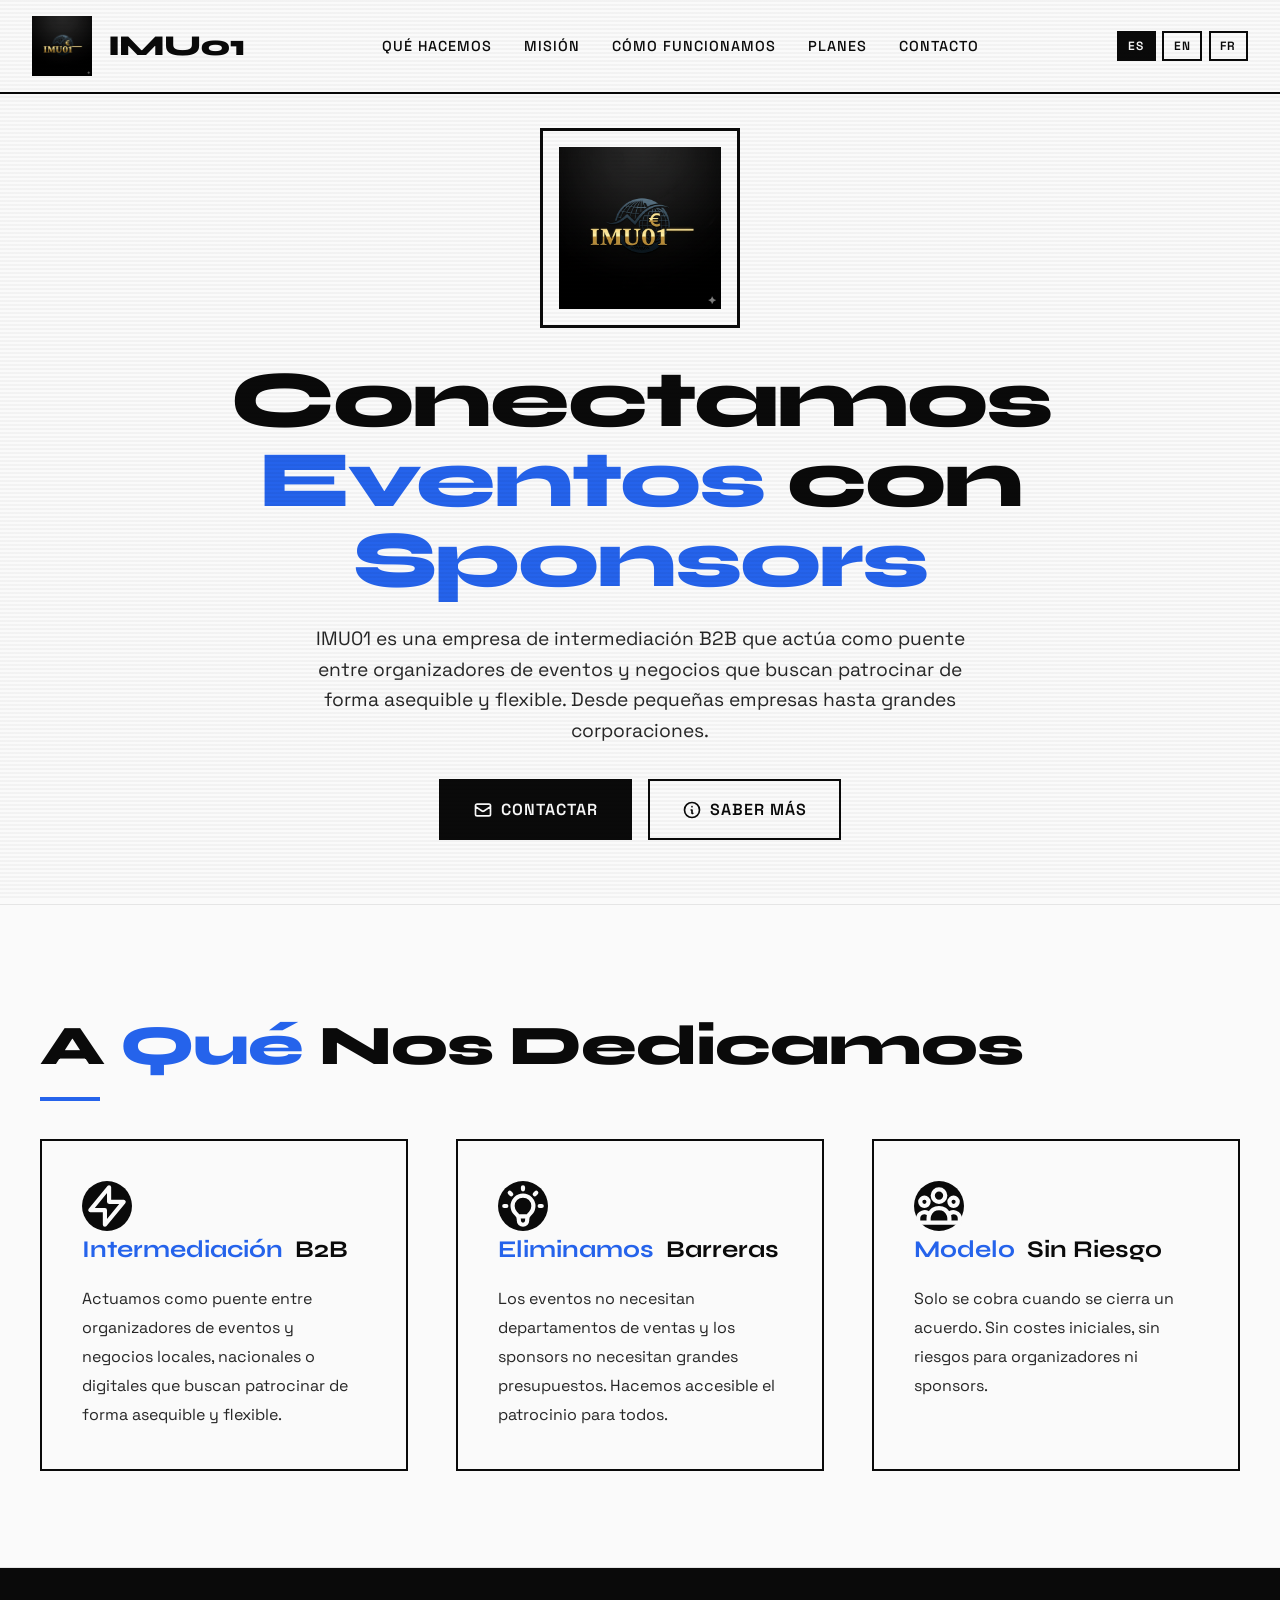
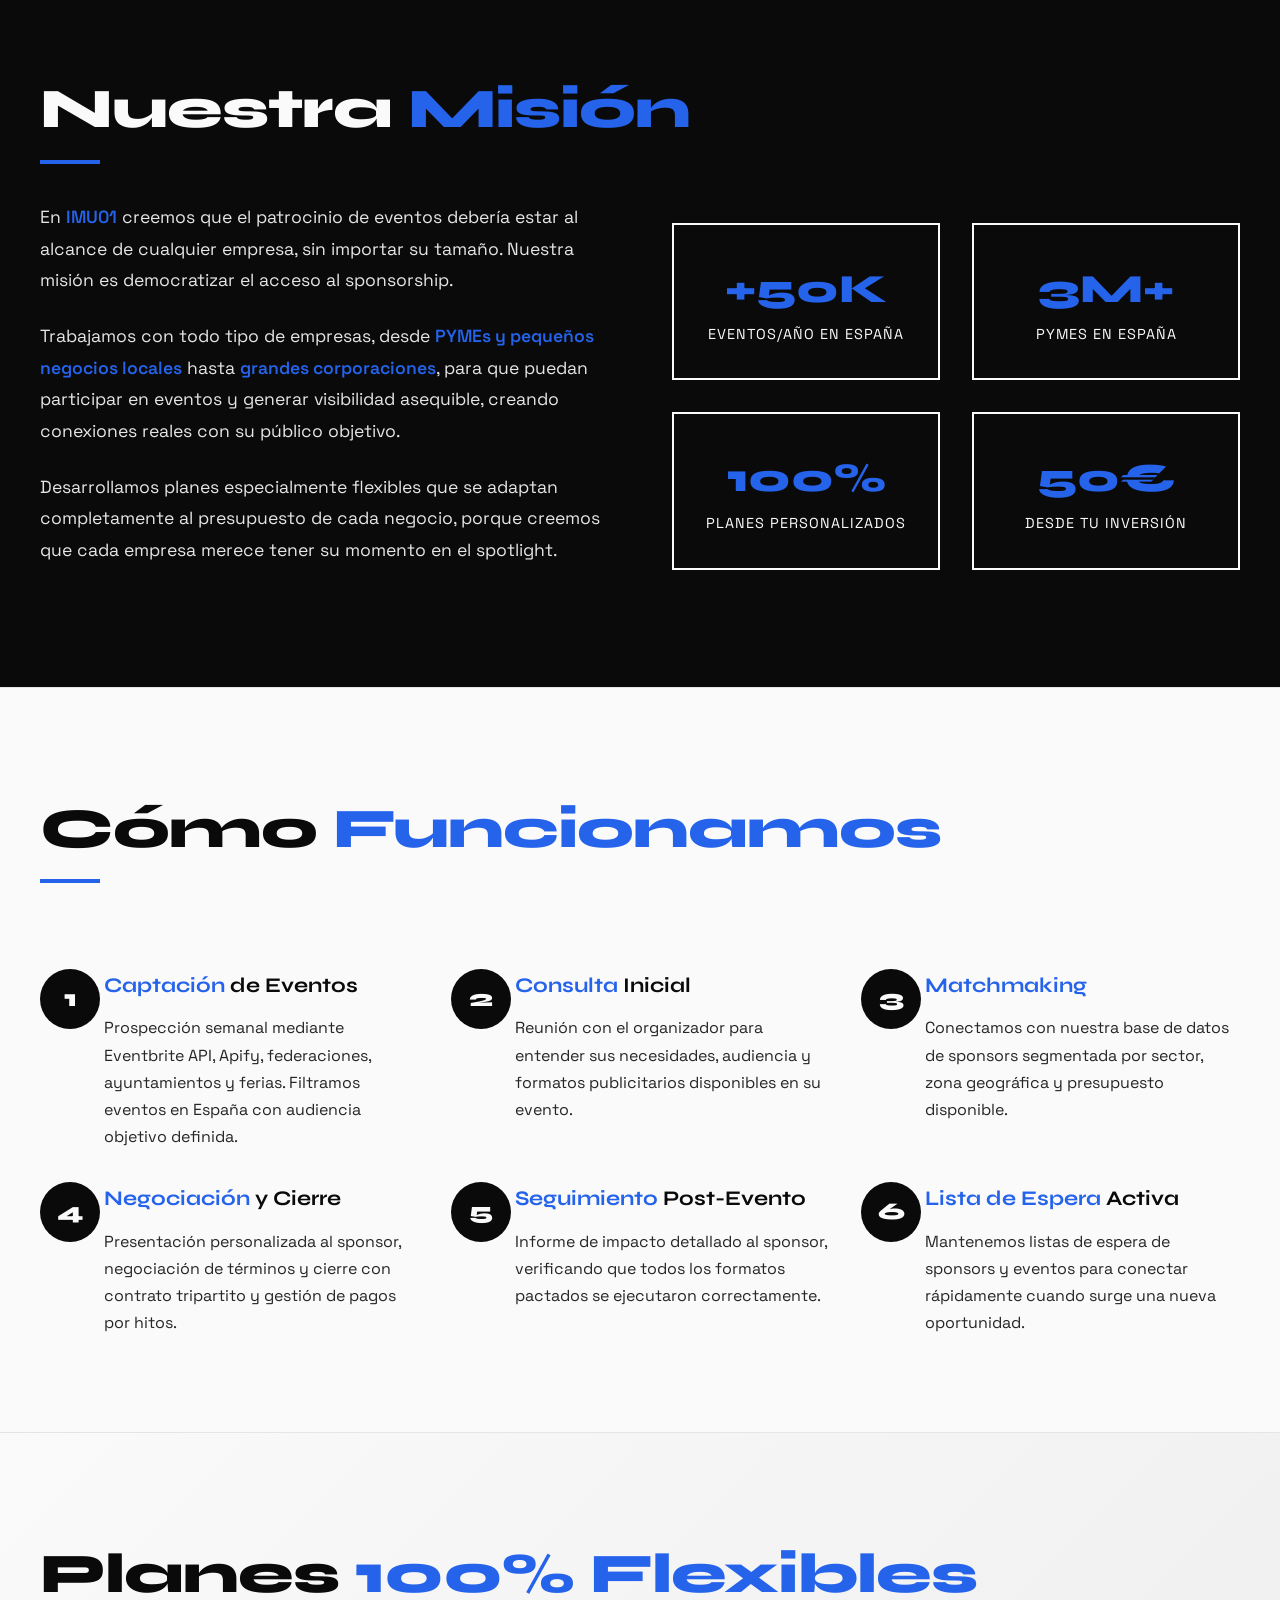
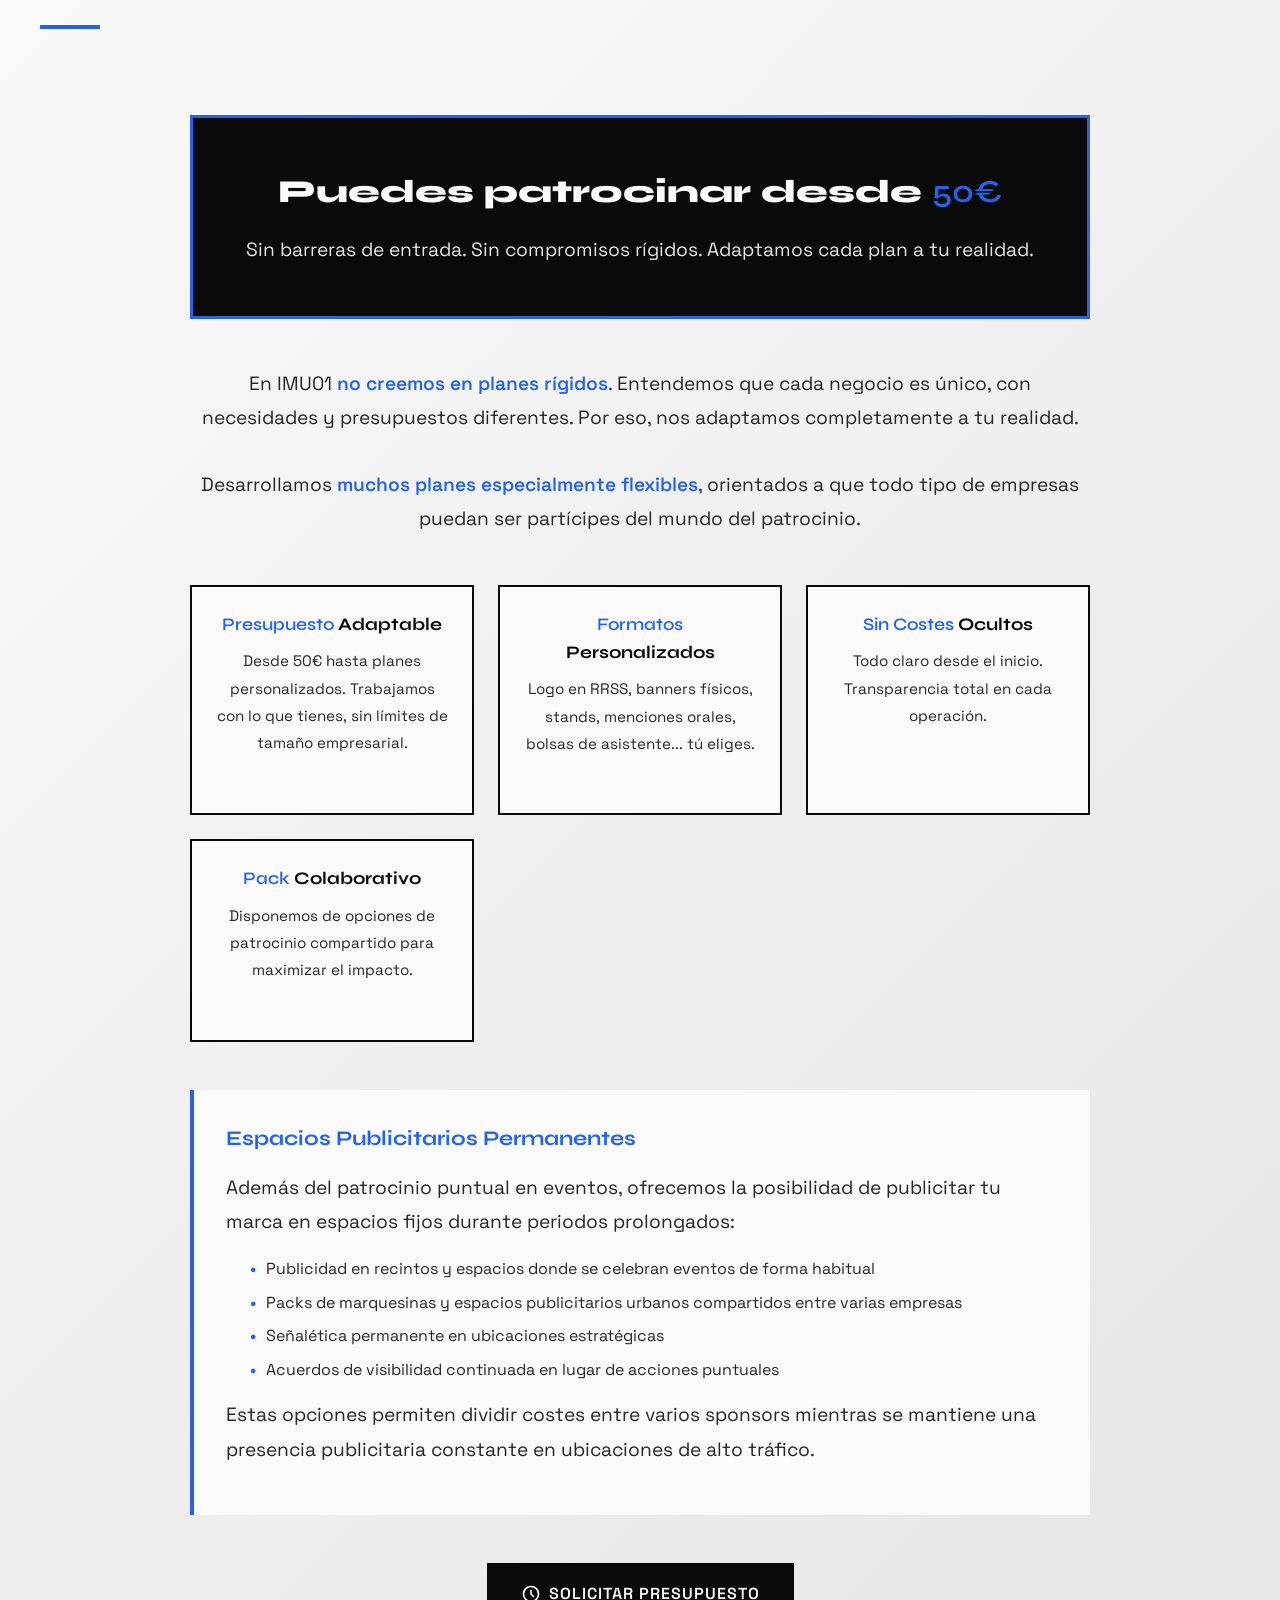
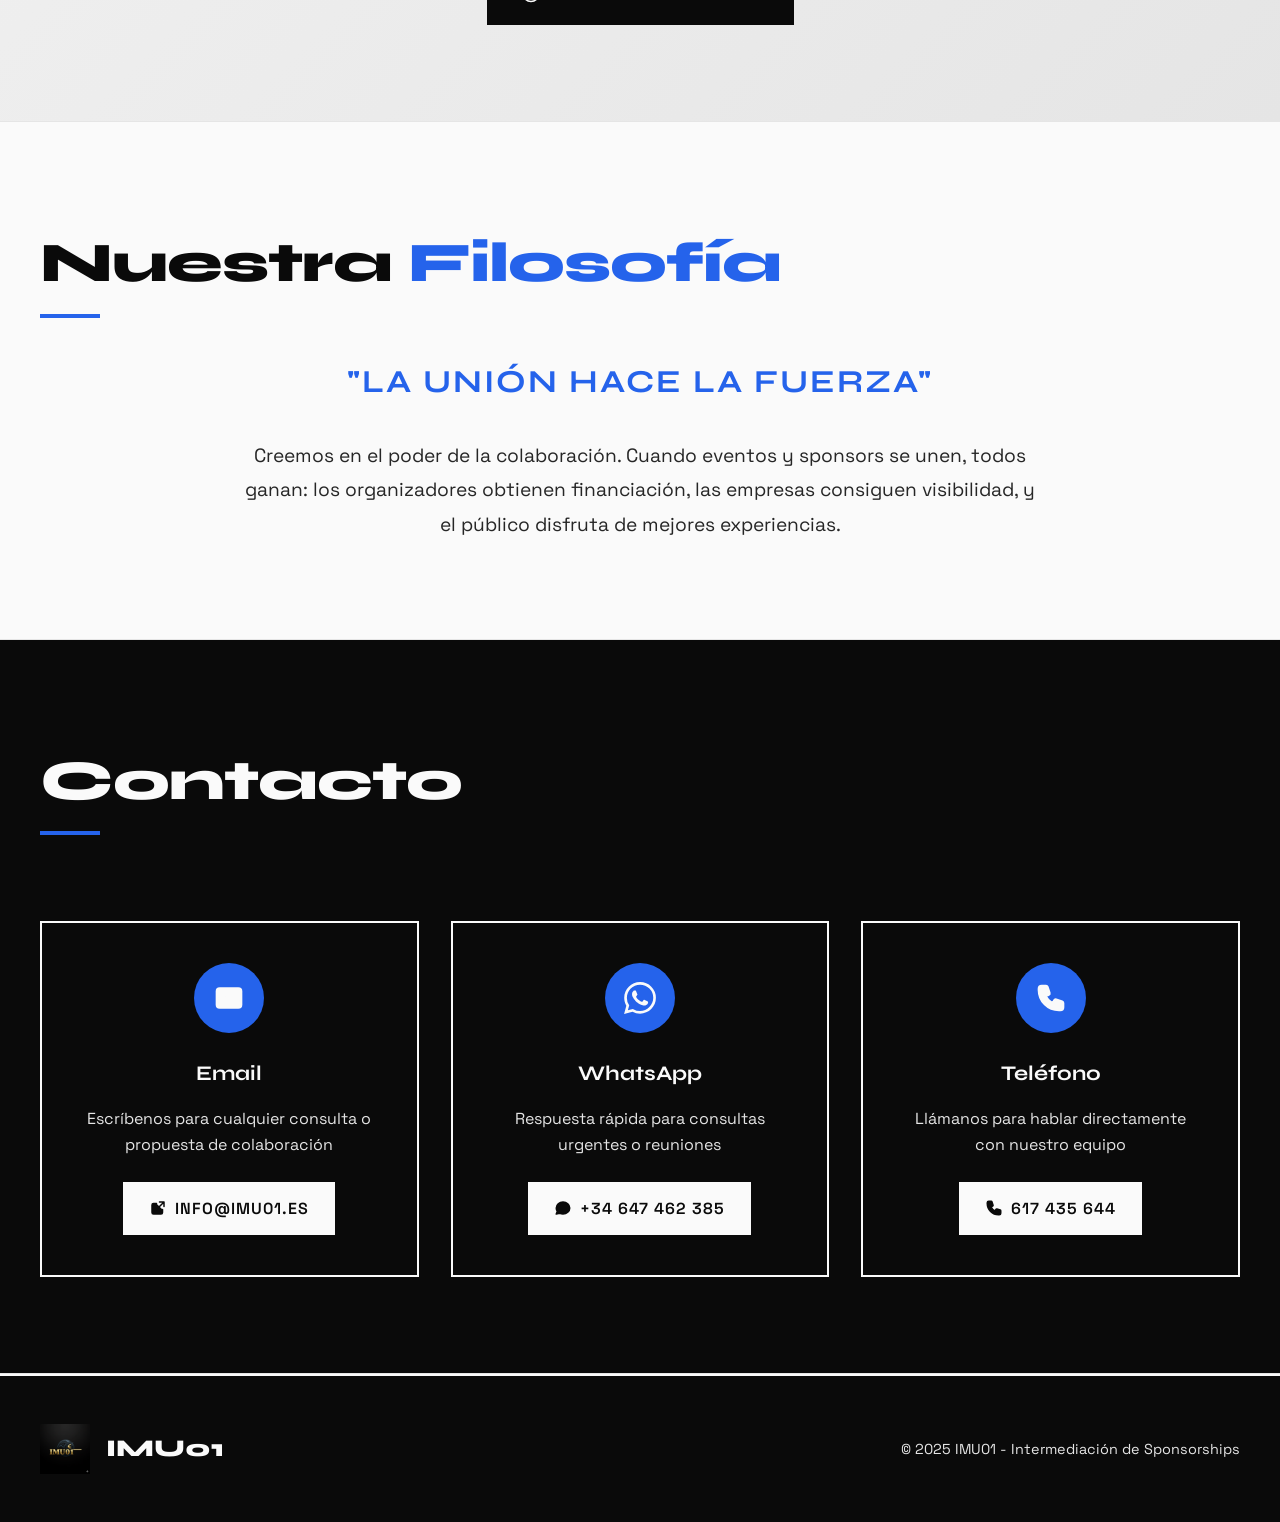
==== index.html @ 5ceabaf3 "Update index.html" ====
<!DOCTYPE html>
<html lang="es">
<head>
    <meta charset="UTF-8">
    <meta name="viewport" content="width=device-width, initial-scale=1.0">
    <title>IMU01 - Intermediación de Sponsorships</title>
    <link rel="preconnect" href="https://fonts.googleapis.com">
    <link rel="preconnect" href="https://fonts.gstatic.com" crossorigin>
    <link href="https://fonts.googleapis.com/css2?family=Space+Grotesk:wght@300;400;500;600;700&family=Syne:wght@400;500;600;700;800&display=swap" rel="stylesheet">
    <style>
        :root {
            --black: #0a0a0a;
            --white: #fafafa;
            --blue: #2563eb;
            --blue-dark: #1d4ed8;
            --gray: #e5e5e5;
            --gray-dark: #262626;
        }

        * {
            margin: 0;
            padding: 0;
            box-sizing: border-box;
        }

        html {
            scroll-behavior: smooth;
        }

        body {
            font-family: 'Space Grotesk', sans-serif;
            background-color: var(--white);
            color: var(--black);
            line-height: 1.6;
            overflow-x: hidden;
        }

        .retro-pattern {
            background-image: 
                repeating-linear-gradient(
                    0deg,
                    transparent,
                    transparent 2px,
                    var(--black) 2px,
                    var(--black) 4px
                );
            opacity: 0.03;
            position: fixed;
            top: 0;
            left: 0;
            width: 100%;
            height: 100%;
            pointer-events: none;
            z-index: 1000;
        }

        header {
            position: fixed;
            top: 0;
            left: 0;
            width: 100%;
            background: var(--white);
            border-bottom: 2px solid var(--black);
            z-index: 100;
            padding: 1rem 2rem;
        }

        .header-content {
            max-width: 1400px;
            margin: 0 auto;
            display: flex;
            justify-content: space-between;
            align-items: center;
        }

        .logo {
            display: flex;
            align-items: center;
            gap: 1rem;
        }

        .logo img {
            width: 60px;
            height: 60px;
            object-fit: contain;
        }

        .logo-text {
            font-family: 'Syne', sans-serif;
            font-size: 1.8rem;
            font-weight: 800;
            letter-spacing: -1px;
        }

        nav ul {
            display: flex;
            list-style: none;
            gap: 2rem;
        }

        nav a {
            text-decoration: none;
            color: var(--black);
            font-weight: 500;
            text-transform: uppercase;
            letter-spacing: 1px;
            font-size: 0.9rem;
            transition: color 0.3s ease;
        }

        nav a:hover {
            color: var(--blue);
        }

        .mobile-menu {
            display: none;
            flex-direction: column;
            gap: 5px;
            cursor: pointer;
        }

        .mobile-menu span {
            width: 25px;
            height: 3px;
            background: var(--black);
        }

        .hero {
            min-height: 100vh;
            display: flex;
            align-items: center;
            justify-content: center;
            padding: 8rem 2rem 4rem;
            position: relative;
            background: var(--white);
        }

        .hero-content {
            max-width: 1200px;
            text-align: center;
        }

        .hero-logo {
            width: 200px;
            height: 200px;
            margin: 0 auto 2rem;
            border: 3px solid var(--black);
            padding: 1rem;
            background: var(--white);
        }

        .hero-logo img {
            width: 100%;
            height: 100%;
            object-fit: contain;
        }

        .hero h1 {
            font-family: 'Syne', sans-serif;
            font-size: clamp(2.5rem, 8vw, 5rem);
            font-weight: 800;
            line-height: 1;
            margin-bottom: 1.5rem;
            letter-spacing: -2px;
        }

        .hero h1 .blue {
            color: var(--blue);
        }

        .hero p {
            font-size: 1.2rem;
            max-width: 700px;
            margin: 0 auto 2rem;
            color: var(--gray-dark);
        }

        .cta-buttons {
            display: flex;
            gap: 1rem;
            justify-content: center;
            flex-wrap: wrap;
        }

        .btn {
            display: inline-flex;
            align-items: center;
            gap: 0.5rem;
            padding: 1rem 2rem;
            font-family: 'Space Grotesk', sans-serif;
            font-weight: 600;
            text-transform: uppercase;
            letter-spacing: 1px;
            text-decoration: none;
            border: 2px solid var(--black);
            transition: all 0.3s ease;
            cursor: pointer;
        }

        .btn-primary {
            background: var(--black);
            color: var(--white);
        }

        .btn-primary:hover {
            background: var(--blue);
            border-color: var(--blue);
        }

        .btn-secondary {
            background: var(--white);
            color: var(--black);
        }

        .btn-secondary:hover {
            background: var(--black);
            color: var(--white);
        }

        .btn-icon {
            width: 20px;
            height: 20px;
        }

        section {
            padding: 6rem 2rem;
            border-bottom: 1px solid var(--gray);
        }

        .section-container {
            max-width: 1200px;
            margin: 0 auto;
        }

        .section-title {
            font-family: 'Syne', sans-serif;
            font-size: clamp(2rem, 5vw, 3.5rem);
            font-weight: 800;
            margin-bottom: 3rem;
            letter-spacing: -1px;
            position: relative;
            display: inline-block;
        }

        .section-title::after {
            content: '';
            position: absolute;
            bottom: -10px;
            left: 0;
            width: 60px;
            height: 4px;
            background: var(--blue);
        }

        .section-title .blue {
            color: var(--blue);
        }

        .about-grid {
            display: grid;
            grid-template-columns: repeat(auto-fit, minmax(300px, 1fr));
            gap: 3rem;
        }

        .about-card {
            border: 2px solid var(--black);
            padding: 2.5rem;
            background: var(--white);
            transition: transform 0.3s ease, box-shadow 0.3s ease;
        }

        .about-card:hover {
            transform: translateY(-5px);
            box-shadow: 8px 8px 0 var(--black);
        }

        .about-card h3 {
            font-family: 'Syne', sans-serif;
            font-size: 1.5rem;
            font-weight: 700;
            margin-bottom: 1rem;
            display: flex;
            align-items: center;
            gap: 0.75rem;
        }

        .about-card h3 .blue {
            color: var(--blue);
        }

        .about-card p {
            color: var(--gray-dark);
            line-height: 1.8;
        }

        .about-card .icon {
            width: 50px;
            height: 50px;
            background: var(--black);
            border-radius: 50%;
            display: flex;
            align-items: center;
            justify-content: center;
            color: var(--white);
            font-size: 1.5rem;
        }

        .mission {
            background: var(--black);
            color: var(--white);
        }

        .mission .section-title {
            color: var(--white);
        }

        .mission-content {
            display: grid;
            grid-template-columns: 1fr 1fr;
            gap: 4rem;
            align-items: center;
        }

        .mission-text p {
            font-size: 1.1rem;
            line-height: 1.8;
            margin-bottom: 1.5rem;
            color: var(--gray);
        }

        .mission-text .highlight {
            color: var(--blue);
            font-weight: 600;
        }

        .mission-stats {
            display: grid;
            grid-template-columns: repeat(2, 1fr);
            gap: 2rem;
        }

        .stat-card {
            border: 2px solid var(--white);
            padding: 2rem;
            text-align: center;
        }

        .stat-number {
            font-family: 'Syne', sans-serif;
            font-size: 2.5rem;
            font-weight: 800;
            color: var(--blue);
            display: block;
        }

        .stat-label {
            font-size: 0.9rem;
            text-transform: uppercase;
            letter-spacing: 1px;
            margin-top: 0.5rem;
        }

        .steps {
            display: grid;
            grid-template-columns: repeat(auto-fit, minmax(280px, 1fr));
            gap: 2rem;
            margin-top: 3rem;
        }

        .step {
            position: relative;
            padding-left: 4rem;
        }

        .step-number {
            position: absolute;
            left: 0;
            top: 0;
            width: 60px;
            height: 60px;
            background: var(--black);
            color: var(--white);
            border-radius: 50%;
            display: flex;
            align-items: center;
            justify-content: center;
            font-family: 'Syne', sans-serif;
            font-size: 1.5rem;
            font-weight: 800;
        }

        .step h4 {
            font-family: 'Syne', sans-serif;
            font-size: 1.3rem;
            font-weight: 700;
            margin-bottom: 0.75rem;
        }

        .step h4 .blue {
            color: var(--blue);
        }

        .step p {
            color: var(--gray-dark);
            line-height: 1.7;
        }

        .flexible-plans {
            background: linear-gradient(135deg, var(--white) 0%, var(--gray) 100%);
        }

        .plans-content {
            text-align: center;
            max-width: 900px;
            margin: 0 auto;
        }

        .plans-content p {
            font-size: 1.2rem;
            line-height: 1.8;
            margin-bottom: 2rem;
            color: var(--gray-dark);
        }

        .plans-content .blue {
            color: var(--blue);
            font-weight: 600;
        }

        .plan-highlight {
            background: var(--black);
            color: var(--white);
            padding: 3rem;
            margin: 3rem 0;
            border: 3px solid var(--blue);
        }

        .plan-highlight h3 {
            font-family: 'Syne', sans-serif;
            font-size: 2rem;
            font-weight: 800;
            margin-bottom: 1rem;
        }

        .plan-highlight .blue {
            color: var(--blue);
        }

        .plan-features {
            display: grid;
            grid-template-columns: repeat(auto-fit, minmax(250px, 1fr));
            gap: 1.5rem;
            margin: 3rem 0;
        }

        .plan-feature {
            border: 2px solid var(--black);
            padding: 1.5rem;
            background: var(--white);
        }

        .plan-feature h4 {
            font-family: 'Syne', sans-serif;
            font-size: 1.1rem;
            font-weight: 700;
            margin-bottom: 0.5rem;
        }

        .plan-feature h4 .blue {
            color: var(--blue);
        }

        .plan-feature p {
            font-size: 0.95rem;
            color: var(--gray-dark);
        }

        .plan-extra {
            margin: 3rem 0;
            padding: 2rem;
            border-left: 4px solid var(--blue);
            background: var(--white);
            text-align: left;
        }

        .plan-extra h4 {
            font-family: 'Syne', sans-serif;
            font-size: 1.3rem;
            font-weight: 700;
            margin-bottom: 1rem;
            color: var(--blue);
        }

        .plan-extra p {
            color: var(--gray-dark);
            line-height: 1.8;
            margin-bottom: 1rem;
        }

        .plan-extra ul {
            list-style: none;
            padding-left: 1.5rem;
        }

        .plan-extra li {
            position: relative;
            padding-left: 1rem;
            margin-bottom: 0.5rem;
            color: var(--gray-dark);
        }

        .plan-extra li::before {
            content: '•';
            position: absolute;
            left: 0;
            color: var(--blue);
            font-weight: bold;
        }

        .contact {
            background: var(--black);
            color: var(--white);
        }

        .contact .section-title {
            color: var(--white);
        }

        .contact-grid {
            display: grid;
            grid-template-columns: repeat(auto-fit, minmax(300px, 1fr));
            gap: 2rem;
            margin-top: 3rem;
        }

        .contact-card {
            border: 2px solid var(--white);
            padding: 2.5rem;
            text-align: center;
            transition: all 0.3s ease;
        }

        .contact-card:hover {
            background: var(--white);
        }

        .contact-card:hover h3,
        .contact-card:hover p {
            color: var(--black);
        }

        .contact-card .icon {
            width: 70px;
            height: 70px;
            background: var(--blue);
            border-radius: 50%;
            display: flex;
            align-items: center;
            justify-content: center;
            margin: 0 auto 1.5rem;
        }

        .contact-card .icon svg {
            width: 32px;
            height: 32px;
            fill: var(--white);
        }

        .contact-card h3 {
            font-family: 'Syne', sans-serif;
            font-size: 1.3rem;
            font-weight: 700;
            margin-bottom: 1rem;
        }

        .contact-card p {
            color: var(--gray);
            margin-bottom: 1.5rem;
        }

        .contact-btn {
            display: inline-flex;
            align-items: center;
            gap: 0.5rem;
            padding: 0.75rem 1.5rem;
            background: var(--white);
            color: var(--black);
            text-decoration: none;
            font-weight: 600;
            text-transform: uppercase;
            letter-spacing: 1px;
            border: 2px solid var(--white);
            transition: all 0.3s ease;
        }

        .contact-card:hover .contact-btn {
            background: var(--black);
            color: var(--white);
            border-color: var(--black);
        }

        .contact-btn svg {
            width: 18px;
            height: 18px;
            fill: currentColor;
        }

        footer {
            background: var(--black);
            color: var(--white);
            padding: 3rem 2rem;
            border-top: 2px solid var(--white);
        }

        .footer-content {
            max-width: 1200px;
            margin: 0 auto;
            display: flex;
            justify-content: space-between;
            align-items: center;
            flex-wrap: wrap;
            gap: 2rem;
        }

        .footer-logo {
            display: flex;
            align-items: center;
            gap: 1rem;
        }

        .footer-logo img {
            width: 50px;
            height: 50px;
            object-fit: contain;
        }

        .footer-logo span {
            font-family: 'Syne', sans-serif;
            font-size: 1.5rem;
            font-weight: 800;
        }

        .footer-text {
            color: var(--gray);
            font-size: 0.9rem;
        }

        .footer-text .blue {
            color: var(--blue);
        }

        @media (max-width: 768px) {
            header {
                padding: 1rem;
            }

            nav {
                display: none;
            }

            .mobile-menu {
                display: flex;
            }

            .hero {
                padding: 6rem 1rem 3rem;
            }

            .mission-content {
                grid-template-columns: 1fr;
            }

            .mission-stats {
                grid-template-columns: 1fr;
            }

            .footer-content {
                flex-direction: column;
                text-align: center;
            }

            .cta-buttons {
                flex-direction: column;
                align-items: center;
            }

            .btn {
                width: 100%;
                max-width: 300px;
                justify-content: center;
            }
        }

        @keyframes fadeInUp {
            from {
                opacity: 0;
                transform: translateY(30px);
            }
            to {
                opacity: 1;
                transform: translateY(0);
            }
        }

        .animate {
            animation: fadeInUp 0.6s ease forwards;
        }

        .delay-1 { animation-delay: 0.1s; }
        .delay-2 { animation-delay: 0.2s; }
        .delay-3 { animation-delay: 0.3s; }
        .delay-4 { animation-delay: 0.4s; }

        /* Language switcher */
        .lang-switcher {
            display: flex;
            gap: 0.4rem;
            align-items: center;
        }
        .lang-btn {
            background: none;
            border: 2px solid var(--black);
            font-family: 'Space Grotesk', sans-serif;
            font-weight: 600;
            font-size: 0.75rem;
            letter-spacing: 1px;
            text-transform: uppercase;
            padding: 0.3rem 0.6rem;
            cursor: pointer;
            color: var(--black);
            transition: all 0.2s ease;
        }
        .lang-btn:hover, .lang-btn.active {
            background: var(--black);
            color: var(--white);
        }
    </style>
</head>
<body>
    <div class="retro-pattern"></div>
    
    <header>
        <div class="header-content">
            <div class="logo">
                <img src="logo.png" alt="IMU01 Logo">
                <span class="logo-text">IMU01</span>
            </div>
            <nav>
                <ul>
                    <li><a href="#about">Qué Hacemos</a></li>
                    <li><a href="#mission">Misión</a></li>
                    <li><a href="#how">Cómo Funcionamos</a></li>
                    <li><a href="#plans">Planes</a></li>
                    <li><a href="#contact">Contacto</a></li>
                </ul>
            </nav>
            <div class="lang-switcher">
                <button class="lang-btn active" onclick="setLang('es')">ES</button>
                <button class="lang-btn" onclick="setLang('en')">EN</button>
                <button class="lang-btn" onclick="setLang('fr')">FR</button>
            </div>
            <div class="mobile-menu">
                <span></span>
                <span></span>
                <span></span>
            </div>
        </div>
    </header>

    <section class="hero">
        <div class="hero-content">
            <div class="hero-logo">
                <img src="logo.png" alt="IMU01 Logo">
            </div>
            <h1 class="animate">
                Conectamos <span class="blue">Eventos</span> con <span class="blue">Sponsors</span>
            </h1>
            <p class="animate delay-1">
                IMU01 es una empresa de intermediación B2B que actúa como puente entre organizadores de eventos y negocios que buscan patrocinar de forma asequible y flexible. Desde pequeñas empresas hasta grandes corporaciones.
            </p>
            <div class="cta-buttons animate delay-2">
                <a href="#contact" class="btn btn-primary">
                    <svg class="btn-icon" fill="none" stroke="currentColor" viewBox="0 0 24 24">
                        <path stroke-linecap="round" stroke-linejoin="round" stroke-width="2" d="M3 8l7.89 5.26a2 2 0 002.22 0L21 8M5 19h14a2 2 0 002-2V7a2 2 0 00-2-2H5a2 2 0 00-2 2v10a2 2 0 002 2z"/>
                    </svg>
                    Contactar
                </a>
                <a href="#about" class="btn btn-secondary">
                    <svg class="btn-icon" fill="none" stroke="currentColor" viewBox="0 0 24 24">
                        <path stroke-linecap="round" stroke-linejoin="round" stroke-width="2" d="M13 16h-1v-4h-1m1-4h.01M21 12a9 9 0 11-18 0 9 9 0 0118 0z"/>
                    </svg>
                    Saber Más
                </a>
            </div>
        </div>
    </section>

    <section id="about">
        <div class="section-container">
            <h2 class="section-title">A <span class="blue">Qué</span> Nos Dedicamos</h2>
            <div class="about-grid">
                <div class="about-card">
                    <div class="icon">
                        <svg fill="none" stroke="currentColor" viewBox="0 0 24 24">
                            <path stroke-linecap="round" stroke-linejoin="round" stroke-width="2" d="M13 10V3L4 14h7v7l9-11h-7z"/>
                        </svg>
                    </div>
                    <h3><span class="blue">Intermediación</span> B2B</h3>
                    <p>Actuamos como puente entre organizadores de eventos y negocios locales, nacionales o digitales que buscan patrocinar de forma asequible y flexible.</p>
                </div>
                <div class="about-card">
                    <div class="icon">
                        <svg fill="none" stroke="currentColor" viewBox="0 0 24 24">
                            <path stroke-linecap="round" stroke-linejoin="round" stroke-width="2" d="M9.663 17h4.673M12 3v1m6.364 1.636l-.707.707M21 12h-1M4 12H3m3.343-5.657l-.707-.707m2.828 9.9a5 5 0 117.072 0l-.548.547A3.374 3.374 0 0014 18.469V19a2 2 0 11-4 0v-.531c0-.895-.356-1.754-.988-2.386l-.548-.547z"/>
                        </svg>
                    </div>
                    <h3><span class="blue">Eliminamos</span> Barreras</h3>
                    <p>Los eventos no necesitan departamentos de ventas y los sponsors no necesitan grandes presupuestos. Hacemos accesible el patrocinio para todos.</p>
                </div>
                <div class="about-card">
                    <div class="icon">
                        <svg fill="none" stroke="currentColor" viewBox="0 0 24 24">
                            <path stroke-linecap="round" stroke-linejoin="round" stroke-width="2" d="M17 20h5v-2a3 3 0 00-5.356-1.857M17 20H7m10 0v-2c0-.656-.126-1.283-.356-1.857M7 20H2v-2a3 3 0 015.356-1.857M7 20v-2c0-.656.126-1.283.356-1.857m0 0a5.002 5.002 0 019.288 0M15 7a3 3 0 11-6 0 3 3 0 016 0zm6 3a2 2 0 11-4 0 2 2 0 014 0zM7 10a2 2 0 11-4 0 2 2 0 014 0z"/>
                        </svg>
                    </div>
                    <h3><span class="blue">Modelo</span> Sin Riesgo</h3>
                    <p>Solo se cobra cuando se cierra un acuerdo. Sin costes iniciales, sin riesgos para organizadores ni sponsors.</p>
                </div>
            </div>
        </div>
    </section>

    <section id="mission" class="mission">
        <div class="section-container">
            <h2 class="section-title">Nuestra <span class="blue">Misión</span></h2>
            <div class="mission-content">
                <div class="mission-text">
                    <p>
                        En <span class="highlight">IMU01</span> creemos que el patrocinio de eventos debería estar al alcance de cualquier empresa, sin importar su tamaño. Nuestra misión es democratizar el acceso al sponsorship.
                    </p>
                    <p>
                        Trabajamos con todo tipo de empresas, desde <span class="highlight">PYMEs y pequeños negocios locales</span> hasta <span class="highlight">grandes corporaciones</span>, para que puedan participar en eventos y generar visibilidad asequible, creando conexiones reales con su público objetivo.
                    </p>
                    <p>
                        Desarrollamos planes especialmente flexibles que se adaptan completamente al presupuesto de cada negocio, porque creemos que cada empresa merece tener su momento en el spotlight.
                    </p>
                </div>
                <div class="mission-stats">
                    <div class="stat-card">
                        <span class="stat-number">+50K</span>
                        <span class="stat-label">Eventos/año en España</span>
                    </div>
                    <div class="stat-card">
                        <span class="stat-number">3M+</span>
                        <span class="stat-label">PYMEs en España</span>
                    </div>
                    <div class="stat-card">
                        <span class="stat-number">100%</span>
                        <span class="stat-label">Planes Personalizados</span>
                    </div>
                    <div class="stat-card">
                        <span class="stat-number">50€</span>
                        <span class="stat-label">Desde tu inversión</span>
                    </div>
                </div>
            </div>
        </div>
    </section>

    <section id="how">
        <div class="section-container">
            <h2 class="section-title">Cómo <span class="blue">Funcionamos</span></h2>
            <div class="steps">
                <div class="step">
                    <div class="step-number">1</div>
                    <h4><span class="blue">Captación</span> de Eventos</h4>
                    <p>Prospección semanal mediante Eventbrite API, Apify, federaciones, ayuntamientos y ferias. Filtramos eventos en España con audiencia objetivo definida.</p>
                </div>
                <div class="step">
                    <div class="step-number">2</div>
                    <h4><span class="blue">Consulta</span> Inicial</h4>
                    <p>Reunión con el organizador para entender sus necesidades, audiencia y formatos publicitarios disponibles en su evento.</p>
                </div>
                <div class="step">
                    <div class="step-number">3</div>
                    <h4><span class="blue">Matchmaking</span></h4>
                    <p>Conectamos con nuestra base de datos de sponsors segmentada por sector, zona geográfica y presupuesto disponible.</p>
                </div>
                <div class="step">
                    <div class="step-number">4</div>
                    <h4><span class="blue">Negociación</span> y Cierre</h4>
                    <p>Presentación personalizada al sponsor, negociación de términos y cierre con contrato tripartito y gestión de pagos por hitos.</p>
                </div>
                <div class="step">
                    <div class="step-number">5</div>
                    <h4><span class="blue">Seguimiento</span> Post-Evento</h4>
                    <p>Informe de impacto detallado al sponsor, verificando que todos los formatos pactados se ejecutaron correctamente.</p>
                </div>
                <div class="step">
                    <div class="step-number">6</div>
                    <h4><span class="blue">Lista de Espera</span> Activa</h4>
                    <p>Mantenemos listas de espera de sponsors y eventos para conectar rápidamente cuando surge una nueva oportunidad.</p>
                </div>
            </div>
        </div>
    </section>

    <section id="plans" class="flexible-plans">
        <div class="section-container">
            <h2 class="section-title">Planes <span class="blue">100% Flexibles</span></h2>
            <div class="plans-content">
                <div class="plan-highlight">
                    <h3>Puedes patrocinar desde <span class="blue">50€</span></h3>
                    <p style="color: var(--gray); margin-bottom: 0;">
                        Sin barreras de entrada. Sin compromisos rígidos. Adaptamos cada plan a tu realidad.
                    </p>
                </div>
                <p>
                    En IMU01 <span class="blue">no creemos en planes rígidos</span>. Entendemos que cada negocio es único, con necesidades y presupuestos diferentes. Por eso, nos adaptamos completamente a tu realidad.
                </p>
                <p>
                    Desarrollamos <span class="blue">muchos planes especialmente flexibles</span>, orientados a que todo tipo de empresas puedan ser partícipes del mundo del patrocinio.
                </p>
                <div class="plan-features">
                    <div class="plan-feature">
                        <h4><span class="blue">Presupuesto</span> Adaptable</h4>
                        <p>Desde 50€ hasta planes personalizados. Trabajamos con lo que tienes, sin límites de tamaño empresarial.</p>
                    </div>
                    <div class="plan-feature">
                        <h4><span class="blue">Formatos</span> Personalizados</h4>
                        <p>Logo en RRSS, banners físicos, stands, menciones orales, bolsas de asistente... tú eliges.</p>
                    </div>
                    <div class="plan-feature">
                        <h4><span class="blue">Sin Costes</span> Ocultos</h4>
                        <p>Todo claro desde el inicio. Transparencia total en cada operación.</p>
                    </div>
                    <div class="plan-feature">
                        <h4><span class="blue">Pack</span> Colaborativo</h4>
                        <p>Disponemos de opciones de patrocinio compartido para maximizar el impacto.</p>
                    </div>
                </div>

                <div class="plan-extra">
                    <h4>Espacios Publicitarios Permanentes</h4>
                    <p>Además del patrocinio puntual en eventos, ofrecemos la posibilidad de publicitar tu marca en espacios fijos durante periodos prolongados:</p>
                    <ul>
                        <li>Publicidad en recintos y espacios donde se celebran eventos de forma habitual</li>
                        <li>Packs de marquesinas y espacios publicitarios urbanos compartidos entre varias empresas</li>
                        <li>Señalética permanente en ubicaciones estratégicas</li>
                        <li>Acuerdos de visibilidad continuada en lugar de acciones puntuales</li>
                    </ul>
                    <p style="margin-top: 1rem;">Estas opciones permiten dividir costes entre varios sponsors mientras se mantiene una presencia publicitaria constante en ubicaciones de alto tráfico.</p>
                </div>

                <div class="cta-buttons">
                    <a href="#contact" class="btn btn-primary">
                        <svg class="btn-icon" fill="none" stroke="currentColor" viewBox="0 0 24 24">
                            <path stroke-linecap="round" stroke-linejoin="round" stroke-width="2" d="M12 8v4l3 3m6-3a9 9 0 11-18 0 9 9 0 0118 0z"/>
                        </svg>
                        Solicitar Presupuesto
                    </a>
                </div>
            </div>
        </div>
    </section>

    <section id="philosophy" style="background: var(--white);">
        <div class="section-container">
            <h2 class="section-title">Nuestra <span class="blue">Filosofía</span></h2>
            <div style="text-align: center; max-width: 800px; margin: 0 auto;">
                <p style="font-family: 'Syne', sans-serif; font-size: 2rem; font-weight: 700; color: var(--blue); margin-bottom: 2rem; text-transform: uppercase; letter-spacing: 2px;">
                    "La unión hace la fuerza"
                </p>
                <p style="font-size: 1.2rem; line-height: 1.8; color: var(--gray-dark);">
                    Creemos en el poder de la colaboración. Cuando eventos y sponsors se unen, todos ganan: los organizadores obtienen financiación, las empresas consiguen visibilidad, y el público disfruta de mejores experiencias.
                </p>
            </div>
        </div>
    </section>

    <section id="contact" class="contact">
        <div class="section-container">
            <h2 class="section-title">Contacto</h2>
            <div class="contact-grid">
                <div class="contact-card">
                    <div class="icon">
                        <svg fill="none" stroke="currentColor" viewBox="0 0 24 24">
                            <path stroke-linecap="round" stroke-linejoin="round" stroke-width="2" d="M3 8l7.89 5.26a2 2 0 002.22 0L21 8M5 19h14a2 2 0 002-2V7a2 2 0 00-2-2H5a2 2 0 00-2 2v10a2 2 0 002 2z"/>
                        </svg>
                    </div>
                    <h3>Email</h3>
                    <p>Escríbenos para cualquier consulta o propuesta de colaboración</p>
                    <a href="mailto:info@imu01.es" class="contact-btn">
                        <svg fill="none" stroke="currentColor" viewBox="0 0 24 24">
                            <path stroke-linecap="round" stroke-linejoin="round" stroke-width="2" d="M10 6H6a2 2 0 00-2 2v10a2 2 0 002 2h10a2 2 0 002-2v-4M14 4h6m0 0v6m0-6L10 14"/>
                        </svg>
                        info@imu01.es
                    </a>
                </div>
                <div class="contact-card">
                    <div class="icon">
                        <svg fill="currentColor" viewBox="0 0 24 24">
                            <path d="M17.472 14.382c-.297-.149-1.758-.867-2.03-.967-.273-.099-.471-.148-.67.15-.197.297-.767.966-.94 1.164-.173.199-.347.223-.644.075-.297-.15-1.255-.463-2.39-1.475-.883-.788-1.48-1.761-1.653-2.059-.173-.297-.018-.458.13-.606.134-.133.298-.347.446-.52.149-.174.198-.298.298-.497.099-.198.05-.371-.025-.52-.075-.149-.669-1.612-.916-2.207-.242-.579-.487-.5-.669-.51-.173-.008-.371-.01-.57-.01-.198 0-.52.074-.792.372-.272.297-1.04 1.016-1.04 2.479 0 1.462 1.065 2.875 1.213 3.074.149.198 2.096 3.2 5.077 4.487.709.306 1.262.489 1.694.625.712.227 1.36.195 1.871.118.571-.085 1.758-.719 2.006-1.413.248-.694.248-1.289.173-1.413-.074-.124-.272-.198-.57-.347m-5.421 7.403h-.004a9.87 9.87 0 01-5.031-1.378l-.361-.214-3.741.982.998-3.648-.235-.374a9.86 9.86 0 01-1.51-5.26c.001-5.45 4.436-9.884 9.888-9.884 2.64 0 5.122 1.03 6.988 2.898a9.825 9.825 0 012.893 6.994c-.003 5.45-4.437 9.884-9.885 9.884m8.413-18.297A11.815 11.815 0 0012.05 0C5.495 0 .16 5.335.157 11.892c0 2.096.547 4.142 1.588 5.945L.057 24l6.305-1.654a11.882 11.882 0 005.683 1.448h.005c6.554 0 11.89-5.335 11.893-11.893a11.821 11.821 0 00-3.48-8.413Z"/>
                        </svg>
                    </div>
                    <h3>WhatsApp</h3>
                    <p>Respuesta rápida para consultas urgentes o reuniones</p>
                    <a href="https://wa.me/34647462385" class="contact-btn" target="_blank" rel="noopener noreferrer">
                        <svg fill="none" stroke="currentColor" viewBox="0 0 24 24">
                            <path stroke-linecap="round" stroke-linejoin="round" stroke-width="2" d="M8 12h.01M12 12h.01M16 12h.01M21 12c0 4.418-4.03 8-9 8a9.863 9.863 0 01-4.255-.949L3 20l1.395-3.72C3.512 15.042 3 13.574 3 12c0-4.418 4.03-8 9-8s9 3.582 9 8z"/>
                        </svg>
                        +34 647 462 385
                    </a>
                </div>
                <div class="contact-card">
                    <div class="icon">
                        <svg fill="none" stroke="currentColor" viewBox="0 0 24 24">
                            <path stroke-linecap="round" stroke-linejoin="round" stroke-width="2" d="M3 5a2 2 0 012-2h3.28a1 1 0 01.948.684l1.498 4.493a1 1 0 01-.502 1.21l-2.257 1.13a11.042 11.042 0 005.516 5.516l1.13-2.257a1 1 0 011.21-.502l4.493 1.498a1 1 0 01.684.949V19a2 2 0 01-2 2h-1C9.716 21 3 14.284 3 6V5z"/>
                        </svg>
                    </div>
                    <h3>Teléfono</h3>
                    <p>Llámanos para hablar directamente con nuestro equipo</p>
                    <a href="tel:+34617435644" class="contact-btn">
                        <svg fill="none" stroke="currentColor" viewBox="0 0 24 24">
                            <path stroke-linecap="round" stroke-linejoin="round" stroke-width="2" d="M3 5a2 2 0 012-2h3.28a1 1 0 01.948.684l1.498 4.493a1 1 0 01-.502 1.21l-2.257 1.13a11.042 11.042 0 005.516 5.516l1.13-2.257a1 1 0 011.21-.502l4.493 1.498a1 1 0 01.684.949V19a2 2 0 01-2 2h-1C9.716 21 3 14.284 3 6V5z"/>
                        </svg>
                        617 435 644
                    </a>
                </div>
            </div>
        </div>
    </section>

    <footer>
        <div class="footer-content">
            <div class="footer-logo">
                <img src="logo.png" alt="IMU01 Logo">
                <span>IMU01</span>
            </div>
            <div class="footer-text">
                <p>© 2025 IMU01 - Intermediación de Sponsorships</p>
            </div>
        </div>
    </footer>

    <script data-cfasync="false" src="/cdn-cgi/scripts/5c5dd728/cloudflare-static/email-decode.min.js"></script><script>
        const mobileMenu = document.querySelector('.mobile-menu');
        const nav = document.querySelector('nav');

        mobileMenu.addEventListener('click', () => {
            nav.style.display = nav.style.display === 'block' ? 'none' : 'block';
            if (nav.style.display === 'block') {
                nav.style.position = 'absolute';
                nav.style.top = '100%';
                nav.style.left = '0';
                nav.style.width = '100%';
                nav.style.background = 'var(--white)';
                nav.style.borderBottom = '2px solid var(--black)';
                nav.style.padding = '1rem';
            }
        });

        document.querySelectorAll('nav a, .btn').forEach(link => {
            link.addEventListener('click', function(e) {
                const href = this.getAttribute('href');
                if (href && href.startsWith('#')) {
                    e.preventDefault();
                    const target = document.querySelector(href);
                    if (target) {
                        target.scrollIntoView({ behavior: 'smooth' });
                        if (window.innerWidth <= 768) {
                            nav.style.display = 'none';
                        }
                    }
                }
            });
        });

        const observerOptions = {
            threshold: 0.1,
            rootMargin: '0px 0px -50px 0px'
        };

        const observer = new IntersectionObserver((entries) => {
            entries.forEach(entry => {
                if (entry.isIntersecting) {
                    entry.target.classList.add('animate');
                }
            });
        }, observerOptions);

        document.querySelectorAll('.about-card, .step, .contact-card, .plan-feature').forEach(el => {
            el.style.opacity = '0';
            observer.observe(el);
        });

        const style = document.createElement('style');
        style.textContent = `
            .about-card.animate, .step.animate, .contact-card.animate, .plan-feature.animate {
                opacity: 1;
                animation: fadeInUp 0.6s ease forwards;
            }
        `;
        document.head.appendChild(style);

        let lastScroll = 0;
        window.addEventListener('scroll', () => {
            const header = document.querySelector('header');
            const currentScroll = window.pageYOffset;
            
            if (currentScroll > 100) {
                header.style.boxShadow = '0 2px 20px rgba(0,0,0,0.1)';
            } else {
                header.style.boxShadow = 'none';
            }
            lastScroll = currentScroll;
        });
    </script>

    <script>

    const translations = {
        es: {
            nav_about: "Qué Hacemos",
            nav_mission: "Misión",
            nav_how: "Cómo Funcionamos",
            nav_plans: "Planes",
            nav_contact: "Contacto",
            hero_h1_1: "Conectamos",
            hero_h1_2: "Eventos",
            hero_h1_3: "con",
            hero_h1_4: "Sponsors",
            hero_p: "IMU01 es una empresa de intermediación B2B que actúa como puente entre organizadores de eventos y negocios que buscan patrocinar de forma asequible y flexible. Desde pequeñas empresas hasta grandes corporaciones.",
            hero_btn1: "Contactar",
            hero_btn2: "Saber Más",
            about_title1: "A",
            about_title2: "Qué",
            about_title3: "Nos Dedicamos",
            card1_title1: "Intermediación",
            card1_title2: "B2B",
            card1_p: "Actuamos como puente entre organizadores de eventos y negocios locales, nacionales o digitales que buscan patrocinar de forma asequible y flexible.",
            card2_title1: "Eliminamos",
            card2_title2: "Barreras",
            card2_p: "Los eventos no necesitan departamentos de ventas y los sponsors no necesitan grandes presupuestos. Hacemos accesible el patrocinio para todos.",
            card3_title1: "Modelo",
            card3_title2: "Sin Riesgo",
            card3_p: "Solo se cobra cuando se cierra un acuerdo. Sin costes iniciales, sin riesgos para organizadores ni sponsors.",
            mission_title1: "Nuestra",
            mission_title2: "Misión",
            mission_p1: 'En <span class="highlight">IMU01</span> creemos que el patrocinio de eventos debería estar al alcance de cualquier empresa, sin importar su tamaño. Nuestra misión es democratizar el acceso al sponsorship.',
            mission_p2: 'Trabajamos con todo tipo de empresas, desde <span class="highlight">PYMEs y pequeños negocios locales</span> hasta <span class="highlight">grandes corporaciones</span>, para que puedan participar en eventos y generar visibilidad asequible, creando conexiones reales con su público objetivo.',
            mission_p3: `Desarrollamos planes especialmente flexibles que se adaptan completamente al presupuesto de cada negocio, porque creemos que cada empresa merece tener su momento en el spotlight.`,
            stat1: "Eventos/año en España",
            stat2: "PYMEs en España",
            stat3: "Planes Personalizados",
            stat4: "Desde tu inversión",
            how_title1: "Cómo",
            how_title2: "Funcionamos",
            step1_t1: "Captación", step1_t2: "de Eventos", step1_p: "Prospección semanal mediante Eventbrite API, Apify, federaciones, ayuntamientos y ferias. Filtramos eventos en España con audiencia objetivo definida.",
            step2_t1: "Consulta", step2_t2: "Inicial", step2_p: "Reunión con el organizador para entender sus necesidades, audiencia y formatos publicitarios disponibles en su evento.",
            step3_t1: "Matchmaking", step3_t2: "", step3_p: "Conectamos con nuestra base de datos de sponsors segmentada por sector, zona geográfica y presupuesto disponible.",
            step4_t1: "Negociación", step4_t2: "y Cierre", step4_p: "Presentación personalizada al sponsor, negociación de términos y cierre con contrato tripartito y gestión de pagos por hitos.",
            step5_t1: "Seguimiento", step5_t2: "Post-Evento", step5_p: "Informe de impacto detallado al sponsor, verificando que todos los formatos pactados se ejecutaron correctamente.",
            step6_t1: "Lista de Espera", step6_t2: "Activa", step6_p: "Mantenemos listas de espera de sponsors y eventos para conectar rápidamente cuando surge una nueva oportunidad.",
            plans_title1: "Planes",
            plans_title2: "100% Flexibles",
            plans_highlight_h3: `Puedes patrocinar desde <span class="blue">50€</span>`,
            plans_highlight_p: "Sin barreras de entrada. Sin compromisos rígidos. Adaptamos cada plan a tu realidad.",
            plans_p1: `En IMU01 <span class="blue">no creemos en planes rígidos</span>. Entendemos que cada negocio es único, con necesidades y presupuestos diferentes. Por eso, nos adaptamos completamente a tu realidad.`,
            plans_p2: `Desarrollamos <span class="blue">muchos planes especialmente flexibles</span>, orientados a que todo tipo de empresas puedan ser partícipes del mundo del patrocinio.`,
            pf1_t1: "Presupuesto", pf1_t2: "Adaptable", pf1_p: "Desde 50€ hasta planes personalizados. Trabajamos con lo que tienes, sin límites de tamaño empresarial.",
            pf2_t1: "Formatos", pf2_t2: "Personalizados", pf2_p: "Logo en RRSS, banners físicos, stands, menciones orales, bolsas de asistente... tú eliges.",
            pf3_t1: "Sin Costes", pf3_t2: "Ocultos", pf3_p: "Todo claro desde el inicio. Transparencia total en cada operación.",
            pf4_t1: "Pack", pf4_t2: "Colaborativo", pf4_p: "Disponemos de opciones de patrocinio compartido para maximizar el impacto.",
            extra_h4: "Espacios Publicitarios Permanentes",
            extra_p1: "Además del patrocinio puntual en eventos, ofrecemos la posibilidad de publicitar tu marca en espacios fijos durante periodos prolongados:",
            extra_li1: "Publicidad en recintos y espacios donde se celebran eventos de forma habitual",
            extra_li2: "Packs de marquesinas y espacios publicitarios urbanos compartidos entre varias empresas",
            extra_li3: "Señalética permanente en ubicaciones estratégicas",
            extra_li4: "Acuerdos de visibilidad continuada en lugar de acciones puntuales",
            extra_p2: "Estas opciones permiten dividir costes entre varios sponsors mientras se mantiene una presencia publicitaria constante en ubicaciones de alto tráfico.",
            plans_btn: "Solicitar Presupuesto",
            philo_title1: "Nuestra",
            philo_title2: "Filosofía",
            philo_quote: '"La unión hace la fuerza"',
            philo_p: "Creemos en el poder de la colaboración. Cuando eventos y sponsors se unen, todos ganan: los organizadores obtienen financiación, las empresas consiguen visibilidad, y el público disfruta de mejores experiencias.",
            contact_title: "Contacto",
            contact1_h3: "Email",
            contact1_p: "Escríbenos para cualquier consulta o propuesta de colaboración",
            contact2_h3: "WhatsApp",
            contact2_p: "Respuesta rápida para consultas urgentes o reuniones",
            contact3_h3: "Teléfono",
            contact3_p: "Llámanos para hablar directamente con nuestro equipo",
            footer_copy: "© 2025 IMU01 - Intermediación de Sponsorships"
        },
        en: {
            nav_about: "What We Do",
            nav_mission: "Mission",
            nav_how: "How We Work",
            nav_plans: "Plans",
            nav_contact: "Contact",
            hero_h1_1: "Connecting",
            hero_h1_2: "Events",
            hero_h1_3: "with",
            hero_h1_4: "Sponsors",
            hero_p: "IMU01 is a B2B intermediation company bridging event organizers and businesses looking for affordable, flexible sponsorship. From small companies to large corporations.",
            hero_btn1: "Contact Us",
            hero_btn2: "Learn More",
            about_title1: "What",
            about_title2: "We",
            about_title3: "Do",
            card1_title1: "B2B",
            card1_title2: "Intermediation",
            card1_p: "We bridge event organizers and local, national, or digital businesses looking for affordable and flexible sponsorship.",
            card2_title1: "We Remove",
            card2_title2: "Barriers",
            card2_p: "Events don't need sales departments and sponsors don't need big budgets. We make sponsorship accessible to everyone.",
            card3_title1: "Risk-Free",
            card3_title2: "Model",
            card3_p: "We only charge when a deal is closed. No upfront costs, no risk for organizers or sponsors.",
            mission_title1: "Our",
            mission_title2: "Mission",
            mission_p1: 'At <span class="highlight">IMU01</span> we believe event sponsorship should be within reach of any company, regardless of size. Our mission is to democratize access to sponsorship.',
            mission_p2: 'We work with all types of businesses, from <span class="highlight">SMEs and small local businesses</span> to <span class="highlight">large corporations</span>, helping them participate in events and gain affordable visibility, creating real connections with their target audience.',
            mission_p3: `We develop especially flexible plans that fully adapt to each business's budget, because we believe every company deserves its moment in the spotlight.`,
            stat1: "Events/year in Spain",
            stat2: "SMEs in Spain",
            stat3: "Custom Plans",
            stat4: "Minimum investment",
            how_title1: "How",
            how_title2: "We Work",
            step1_t1: "Event", step1_t2: "Sourcing", step1_p: "Weekly prospecting via Eventbrite API, Apify, federations, city councils and trade fairs. We filter events in Spain with a defined target audience.",
            step2_t1: "Initial", step2_t2: "Consultation", step2_p: "Meeting with the organizer to understand their needs, audience and advertising formats available at their event.",
            step3_t1: "Matchmaking", step3_t2: "", step3_p: "We connect with our sponsor database segmented by sector, geographic area and available budget.",
            step4_t1: "Negotiation", step4_t2: "& Closing", step4_p: "Personalized presentation to the sponsor, negotiation of terms and closing with a tripartite contract and milestone payment management.",
            step5_t1: "Post-Event", step5_t2: "Follow-Up", step5_p: "Detailed impact report to the sponsor, verifying that all agreed formats were executed correctly.",
            step6_t1: "Active", step6_t2: "Waiting List", step6_p: "We maintain waiting lists of sponsors and events to connect quickly when a new opportunity arises.",
            plans_title1: "100% Flexible",
            plans_title2: "Plans",
            plans_highlight_h3: `You can sponsor from <span class="blue">€50</span>`,
            plans_highlight_p: "No entry barriers. No rigid commitments. We adapt each plan to your reality.",
            plans_p1: `At IMU01 <span class="blue">we don't believe in rigid plans</span>. We understand that every business is unique, with different needs and budgets. That's why we fully adapt to your reality.`,
            plans_p2: `We develop <span class="blue">many especially flexible plans</span>, designed so all types of companies can participate in the world of sponsorship.`,
            pf1_t1: "Adaptable", pf1_t2: "Budget", pf1_p: "From €50 to custom plans. We work with what you have, with no business size limits.",
            pf2_t1: "Custom", pf2_t2: "Formats", pf2_p: "Logo on social media, physical banners, stands, oral mentions, attendee bags... you choose.",
            pf3_t1: "No Hidden", pf3_t2: "Costs", pf3_p: "Everything clear from the start. Total transparency in every operation.",
            pf4_t1: "Collaborative", pf4_t2: "Pack", pf4_p: "We offer shared sponsorship options to maximize impact.",
            extra_h4: "Permanent Advertising Spaces",
            extra_p1: "In addition to one-off event sponsorship, we offer the possibility of advertising your brand in fixed spaces for extended periods:",
            extra_li1: "Advertising in venues and spaces where events are regularly held",
            extra_li2: "Shared bus shelter and urban advertising packs among several companies",
            extra_li3: "Permanent signage in strategic locations",
            extra_li4: "Continuous visibility agreements instead of one-off actions",
            extra_p2: "These options allow costs to be split among several sponsors while maintaining a constant advertising presence in high-traffic locations.",
            plans_btn: "Request a Quote",
            philo_title1: "Our",
            philo_title2: "Philosophy",
            philo_quote: '"Unity is strength"',
            philo_p: "We believe in the power of collaboration. When events and sponsors come together, everyone wins: organizers get funding, businesses gain visibility, and audiences enjoy better experiences.",
            contact_title: "Contact",
            contact1_h3: "Email",
            contact1_p: "Write to us for any inquiry or collaboration proposal",
            contact2_h3: "WhatsApp",
            contact2_p: "Quick response for urgent inquiries or meetings",
            contact3_h3: "Phone",
            contact3_p: "Call us to speak directly with our team",
            footer_copy: "© 2025 IMU01 - Sponsorship Intermediation"
        },
        fr: {
            nav_about: "Ce Qu'on Fait",
            nav_mission: "Mission",
            nav_how: "Comment On Fonctionne",
            nav_plans: "Plans",
            nav_contact: "Contact",
            hero_h1_1: "Connectons",
            hero_h1_2: "Événements",
            hero_h1_3: "et",
            hero_h1_4: "Sponsors",
            hero_p: "IMU01 est une entreprise d'intermédiation B2B qui fait le lien entre les organisateurs d'événements et les entreprises cherchant un parrainage abordable et flexible. Des petites entreprises aux grandes corporations.",
            hero_btn1: "Nous Contacter",
            hero_btn2: "En Savoir Plus",
            about_title1: "Ce",
            about_title2: "Que",
            about_title3: "Nous Faisons",
            card1_title1: "Intermédiation",
            card1_title2: "B2B",
            card1_p: "Nous faisons le lien entre les organisateurs d'événements et les entreprises locales, nationales ou numériques cherchant un parrainage abordable et flexible.",
            card2_title1: "Nous Éliminons",
            card2_title2: "les Barrières",
            card2_p: "Les événements n'ont pas besoin de services commerciaux et les sponsors n'ont pas besoin de grands budgets. Nous rendons le parrainage accessible à tous.",
            card3_title1: "Modèle",
            card3_title2: "Sans Risque",
            card3_p: "On ne facture que lorsqu'un accord est conclu. Pas de frais initiaux, pas de risques pour les organisateurs ni les sponsors.",
            mission_title1: "Notre",
            mission_title2: "Mission",
            mission_p1: `Chez <span class="highlight">IMU01</span>, nous croyons que le parrainage d'événements devrait être à la portée de toute entreprise, quelle que soit sa taille. Notre mission est de démocratiser l'accès au sponsoring.`,
            mission_p2: `Nous travaillons avec tous types d'entreprises, des <span class="highlight">PME et petits commerces locaux</span> aux <span class="highlight">grandes corporations</span>, pour qu'elles puissent participer à des événements et gagner en visibilité à moindre coût, en créant de vraies connexions avec leur public cible.`,
            mission_p3: "Nous développons des plans particulièrement flexibles qui s'adaptent entièrement au budget de chaque entreprise, car nous pensons que chaque entreprise mérite son moment sous les projecteurs.",
            stat1: "Événements/an en Espagne",
            stat2: "PME en Espagne",
            stat3: "Plans Personnalisés",
            stat4: "Investissement minimum",
            how_title1: "Comment",
            how_title2: "On Fonctionne",
            step1_t1: "Recherche", step1_t2: "d'Événements", step1_p: "Prospection hebdomadaire via l'API Eventbrite, Apify, fédérations, mairies et foires. Nous filtrons les événements en Espagne avec un public cible défini.",
            step2_t1: "Consultation", step2_t2: "Initiale", step2_p: "Réunion avec l'organisateur pour comprendre ses besoins, son public et les formats publicitaires disponibles lors de son événement.",
            step3_t1: "Matchmaking", step3_t2: "", step3_p: "Nous connectons avec notre base de données de sponsors segmentée par secteur, zone géographique et budget disponible.",
            step4_t1: "Négociation", step4_t2: "et Clôture", step4_p: "Présentation personnalisée au sponsor, négociation des conditions et clôture avec un contrat tripartite et gestion des paiements par jalons.",
            step5_t1: "Suivi", step5_t2: "Post-Événement", step5_p: "Rapport d'impact détaillé au sponsor, vérifiant que tous les formats convenus ont été correctement exécutés.",
            step6_t1: "Liste d'Attente", step6_t2: "Active", step6_p: "Nous maintenons des listes d'attente de sponsors et d'événements pour connecter rapidement lorsqu'une nouvelle opportunité se présente.",
            plans_title1: "Plans",
            plans_title2: "100% Flexibles",
            plans_highlight_h3: `Vous pouvez sponsoriser dès <span class="blue">50€</span>`,
            plans_highlight_p: "Pas de barrières à l'entrée. Pas d'engagements rigides. Nous adaptons chaque plan à votre réalité.",
            plans_p1: `Chez IMU01 <span class="blue">nous ne croyons pas aux plans rigides</span>. Nous comprenons que chaque entreprise est unique, avec des besoins et des budgets différents. C'est pourquoi nous nous adaptons entièrement à votre réalité.`,
            plans_p2: `Nous développons <span class="blue">de nombreux plans particulièrement flexibles</span>, conçus pour que tous types d'entreprises puissent participer au monde du sponsoring.`,
            pf1_t1: "Budget", pf1_t2: "Adaptable", pf1_p: "De 50€ à des plans personnalisés. Nous travaillons avec ce que vous avez, sans limite de taille d'entreprise.",
            pf2_t1: "Formats", pf2_t2: "Personnalisés", pf2_p: "Logo sur les réseaux sociaux, bannières physiques, stands, mentions orales, sacs participants... vous choisissez.",
            pf3_t1: "Sans Frais", pf3_t2: "Cachés", pf3_p: "Tout est clair dès le début. Transparence totale dans chaque opération.",
            pf4_t1: "Pack", pf4_t2: "Collaboratif", pf4_p: "Nous proposons des options de parrainage partagé pour maximiser l'impact.",
            extra_h4: "Espaces Publicitaires Permanents",
            extra_p1: "En plus du parrainage ponctuel d'événements, nous offrons la possibilité de faire de la publicité pour votre marque dans des espaces fixes sur des périodes prolongées :",
            extra_li1: "Publicité dans des salles et espaces où des événements sont régulièrement organisés",
            extra_li2: "Packs d'abribus et d'espaces publicitaires urbains partagés entre plusieurs entreprises",
            extra_li3: "Signalétique permanente dans des emplacements stratégiques",
            extra_li4: "Accords de visibilité continue plutôt que des actions ponctuelles",
            extra_p2: "Ces options permettent de partager les coûts entre plusieurs sponsors tout en maintenant une présence publicitaire constante dans des emplacements à fort trafic.",
            plans_btn: "Demander un Devis",
            philo_title1: "Notre",
            philo_title2: "Philosophie",
            philo_quote: "L'union fait la force",
            philo_p: "Nous croyons au pouvoir de la collaboration. Quand événements et sponsors s'unissent, tout le monde gagne : les organisateurs obtiennent un financement, les entreprises gagnent en visibilité, et le public profite de meilleures expériences.",
            contact_title: "Contact",
            contact1_h3: "Email",
            contact1_p: "Écrivez-nous pour toute question ou proposition de collaboration",
            contact2_h3: "WhatsApp",
            contact2_p: "Réponse rapide pour les demandes urgentes ou les réunions",
            contact3_h3: "Téléphone",
            contact3_p: "Appelez-nous pour parler directement avec notre équipe",
            footer_copy: "© 2025 IMU01 - Intermédiation de Sponsorings"
        }
    };

    function setLang(lang) {
        const t = translations[lang];
        document.documentElement.lang = lang;

        // Nav
        const navLinks = document.querySelectorAll('nav a');
        navLinks[0].textContent = t.nav_about;
        navLinks[1].textContent = t.nav_mission;
        navLinks[2].textContent = t.nav_how;
        navLinks[3].textContent = t.nav_plans;
        navLinks[4].textContent = t.nav_contact;

        // Hero
        const heroH1 = document.querySelector('.hero h1');
        heroH1.innerHTML = `${t.hero_h1_1} <span class="blue">${t.hero_h1_2}</span> ${t.hero_h1_3} <span class="blue">${t.hero_h1_4}</span>`;
        document.querySelector('.hero p').textContent = t.hero_p;
        const heroBtns = document.querySelectorAll('.hero .btn');
        heroBtns[0].innerHTML = heroBtns[0].innerHTML.replace(/>([^<]+)<\/a>/, `>${t.hero_btn1}</a>`);
        heroBtns[0].childNodes[heroBtns[0].childNodes.length - 1].textContent = t.hero_btn1;
        heroBtns[1].childNodes[heroBtns[1].childNodes.length - 1].textContent = t.hero_btn2;

        // About section title
        const aboutTitle = document.querySelector('#about .section-title');
        aboutTitle.innerHTML = `${t.about_title1} <span class="blue">${t.about_title2}</span> ${t.about_title3}`;

        // About cards
        const aboutCards = document.querySelectorAll('.about-card');
        aboutCards[0].querySelector('h3').innerHTML = `<span class="blue">${t.card1_title1}</span> ${t.card1_title2}`;
        aboutCards[0].querySelector('p').textContent = t.card1_p;
        aboutCards[1].querySelector('h3').innerHTML = `<span class="blue">${t.card2_title1}</span> ${t.card2_title2}`;
        aboutCards[1].querySelector('p').textContent = t.card2_p;
        aboutCards[2].querySelector('h3').innerHTML = `<span class="blue">${t.card3_title1}</span> ${t.card3_title2}`;
        aboutCards[2].querySelector('p').textContent = t.card3_p;

        // Mission
        const missionTitle = document.querySelector('#mission .section-title');
        missionTitle.innerHTML = `${t.mission_title1} <span class="blue">${t.mission_title2}</span>`;
        const missionPs = document.querySelectorAll('.mission-text p');
        missionPs[0].innerHTML = t.mission_p1;
        missionPs[1].innerHTML = t.mission_p2;
        missionPs[2].innerHTML = t.mission_p3;
        const statLabels = document.querySelectorAll('.stat-label');
        statLabels[0].textContent = t.stat1;
        statLabels[1].textContent = t.stat2;
        statLabels[2].textContent = t.stat3;
        statLabels[3].textContent = t.stat4;

        // How
        const howTitle = document.querySelector('#how .section-title');
        howTitle.innerHTML = `${t.how_title1} <span class="blue">${t.how_title2}</span>`;
        const steps = document.querySelectorAll('.step');
        const stepData = [
            [t.step1_t1, t.step1_t2, t.step1_p],
            [t.step2_t1, t.step2_t2, t.step2_p],
            [t.step3_t1, t.step3_t2, t.step3_p],
            [t.step4_t1, t.step4_t2, t.step4_p],
            [t.step5_t1, t.step5_t2, t.step5_p],
            [t.step6_t1, t.step6_t2, t.step6_p],
        ];
        steps.forEach((step, i) => {
            const [t1, t2, p] = stepData[i];
            step.querySelector('h4').innerHTML = `<span class="blue">${t1}</span> ${t2}`;
            step.querySelector('p').textContent = p;
        });

        // Plans
        const plansTitle = document.querySelector('#plans .section-title');
        plansTitle.innerHTML = `${t.plans_title1} <span class="blue">${t.plans_title2}</span>`;
        document.querySelector('.plan-highlight h3').innerHTML = t.plans_highlight_h3;
        document.querySelector('.plan-highlight p').textContent = t.plans_highlight_p;
        const plansPs = document.querySelectorAll('.plans-content > p');
        plansPs[0].innerHTML = t.plans_p1;
        plansPs[1].innerHTML = t.plans_p2;
        const planFeatures = document.querySelectorAll('.plan-feature');
        const pfData = [
            [t.pf1_t1, t.pf1_t2, t.pf1_p],
            [t.pf2_t1, t.pf2_t2, t.pf2_p],
            [t.pf3_t1, t.pf3_t2, t.pf3_p],
            [t.pf4_t1, t.pf4_t2, t.pf4_p],
        ];
        planFeatures.forEach((pf, i) => {
            const [t1, t2, p] = pfData[i];
            pf.querySelector('h4').innerHTML = `<span class="blue">${t1}</span> ${t2}`;
            pf.querySelector('p').textContent = p;
        });
        document.querySelector('.plan-extra h4').textContent = t.extra_h4;
        const extraPs = document.querySelectorAll('.plan-extra p');
        extraPs[0].textContent = t.extra_p1;
        extraPs[1].textContent = t.extra_p2;
        const extraLis = document.querySelectorAll('.plan-extra li');
        extraLis[0].textContent = t.extra_li1;
        extraLis[1].textContent = t.extra_li2;
        extraLis[2].textContent = t.extra_li3;
        extraLis[3].textContent = t.extra_li4;
        const plansBtnEl = document.querySelector('#plans .btn-primary');
        plansBtnEl.childNodes[plansBtnEl.childNodes.length - 1].textContent = t.plans_btn;

        // Philosophy
        const philoTitle = document.querySelector('#philosophy .section-title');
        philoTitle.innerHTML = `${t.philo_title1} <span class="blue">${t.philo_title2}</span>`;
        document.querySelector('#philosophy p[style*="2rem"]').textContent = t.philo_quote;
        document.querySelector('#philosophy p[style*="1.2rem"]').textContent = t.philo_p;

        // Contact
        document.querySelector('#contact .section-title').textContent = t.contact_title;
        const contactCards = document.querySelectorAll('.contact-card');
        contactCards[0].querySelector('h3').textContent = t.contact1_h3;
        contactCards[0].querySelector('p').textContent = t.contact1_p;
        contactCards[1].querySelector('h3').textContent = t.contact2_h3;
        contactCards[1].querySelector('p').textContent = t.contact2_p;
        contactCards[2].querySelector('h3').textContent = t.contact3_h3;
        contactCards[2].querySelector('p').textContent = t.contact3_p;

        // Footer
        document.querySelector('.footer-text p').textContent = t.footer_copy;

        // Update active button
        document.querySelectorAll('.lang-btn').forEach(btn => btn.classList.remove('active'));
        document.querySelector(`.lang-btn[onclick="setLang('${lang}')"]`).classList.add('active');
    }
    
    </script>
</body>
</html>
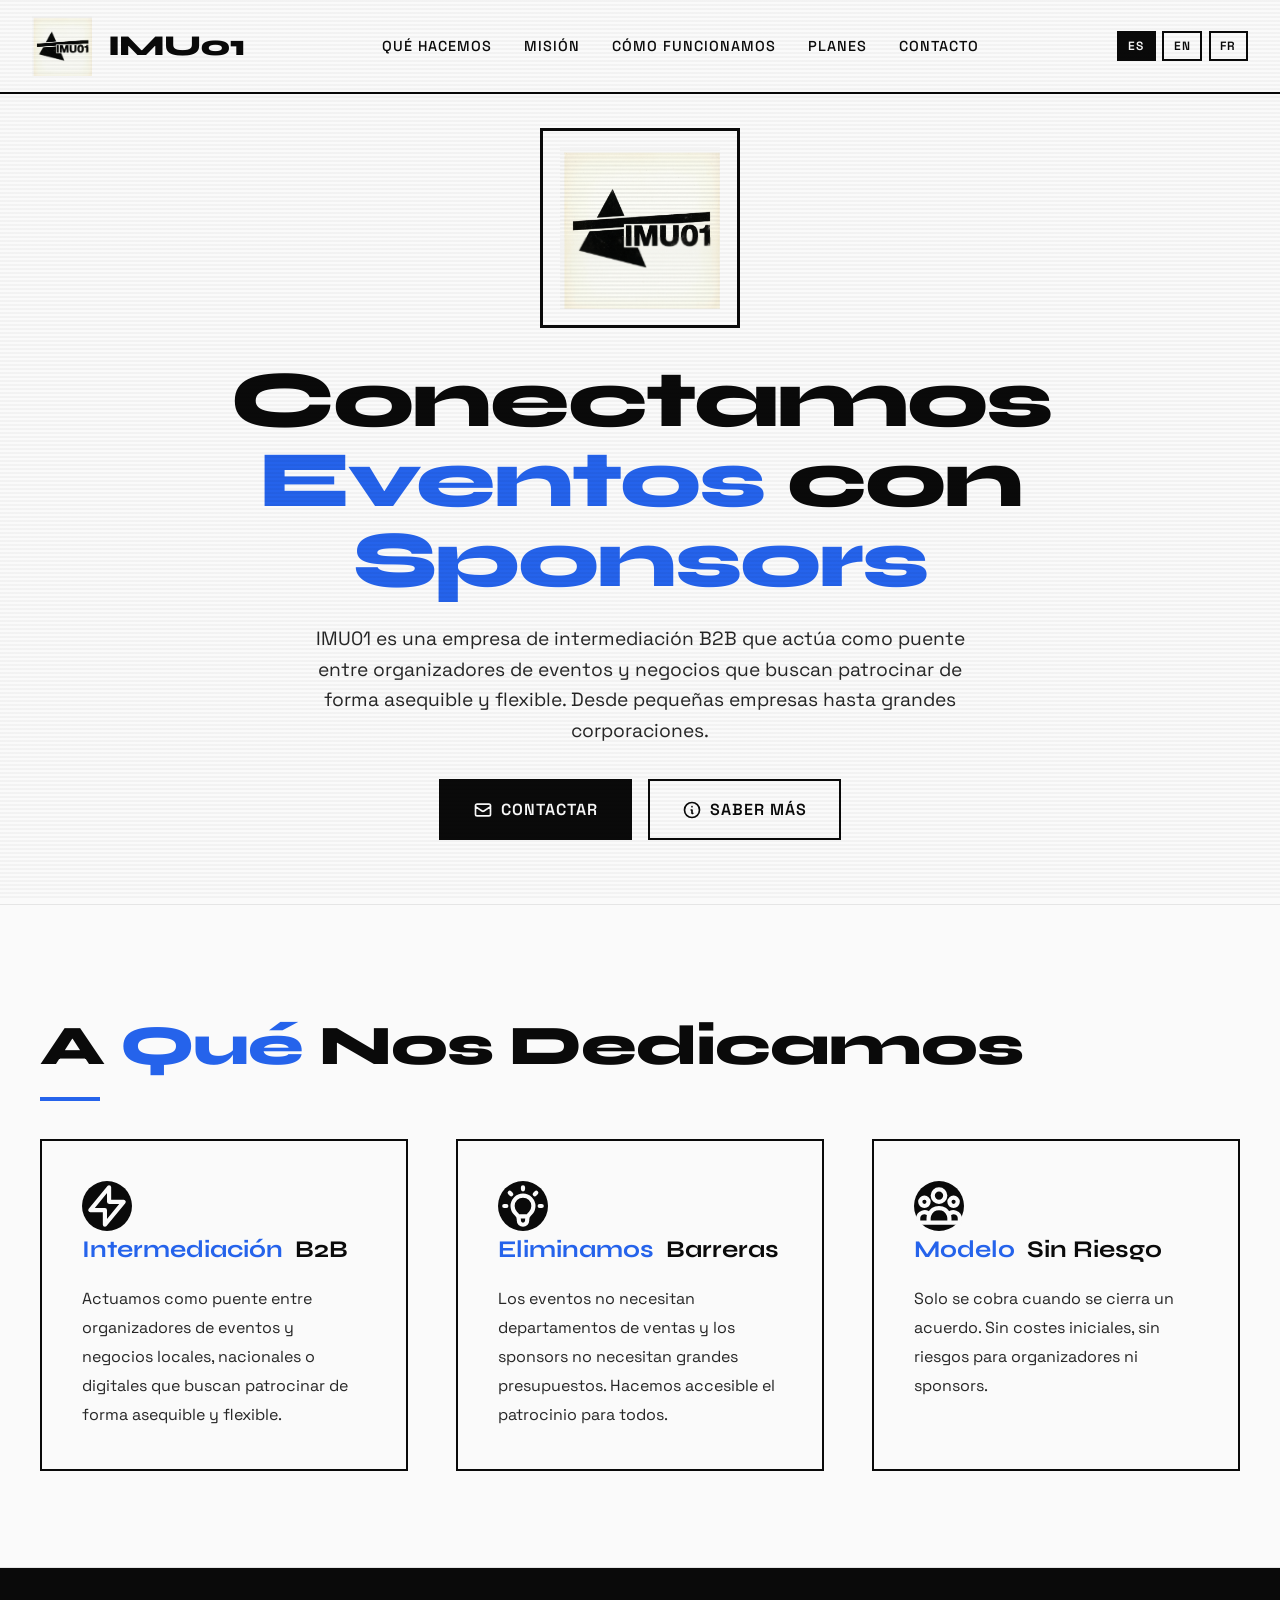
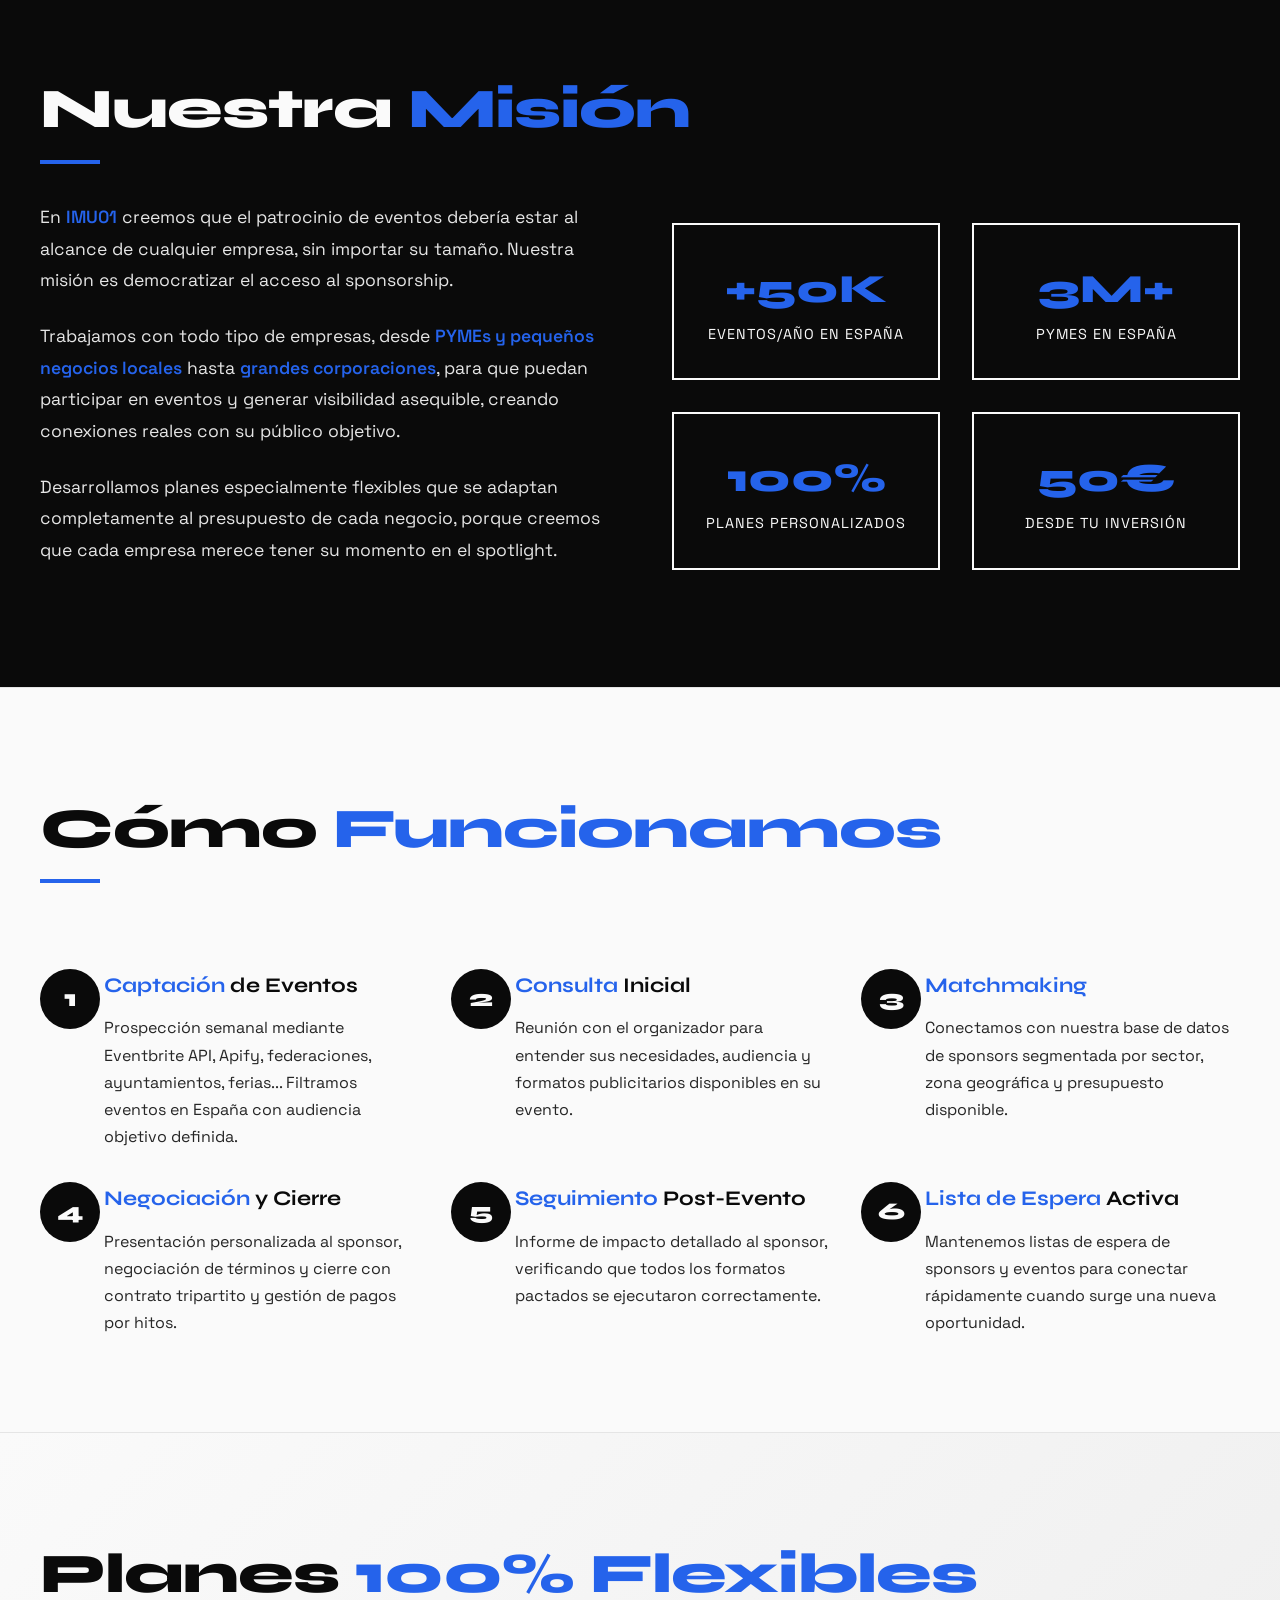
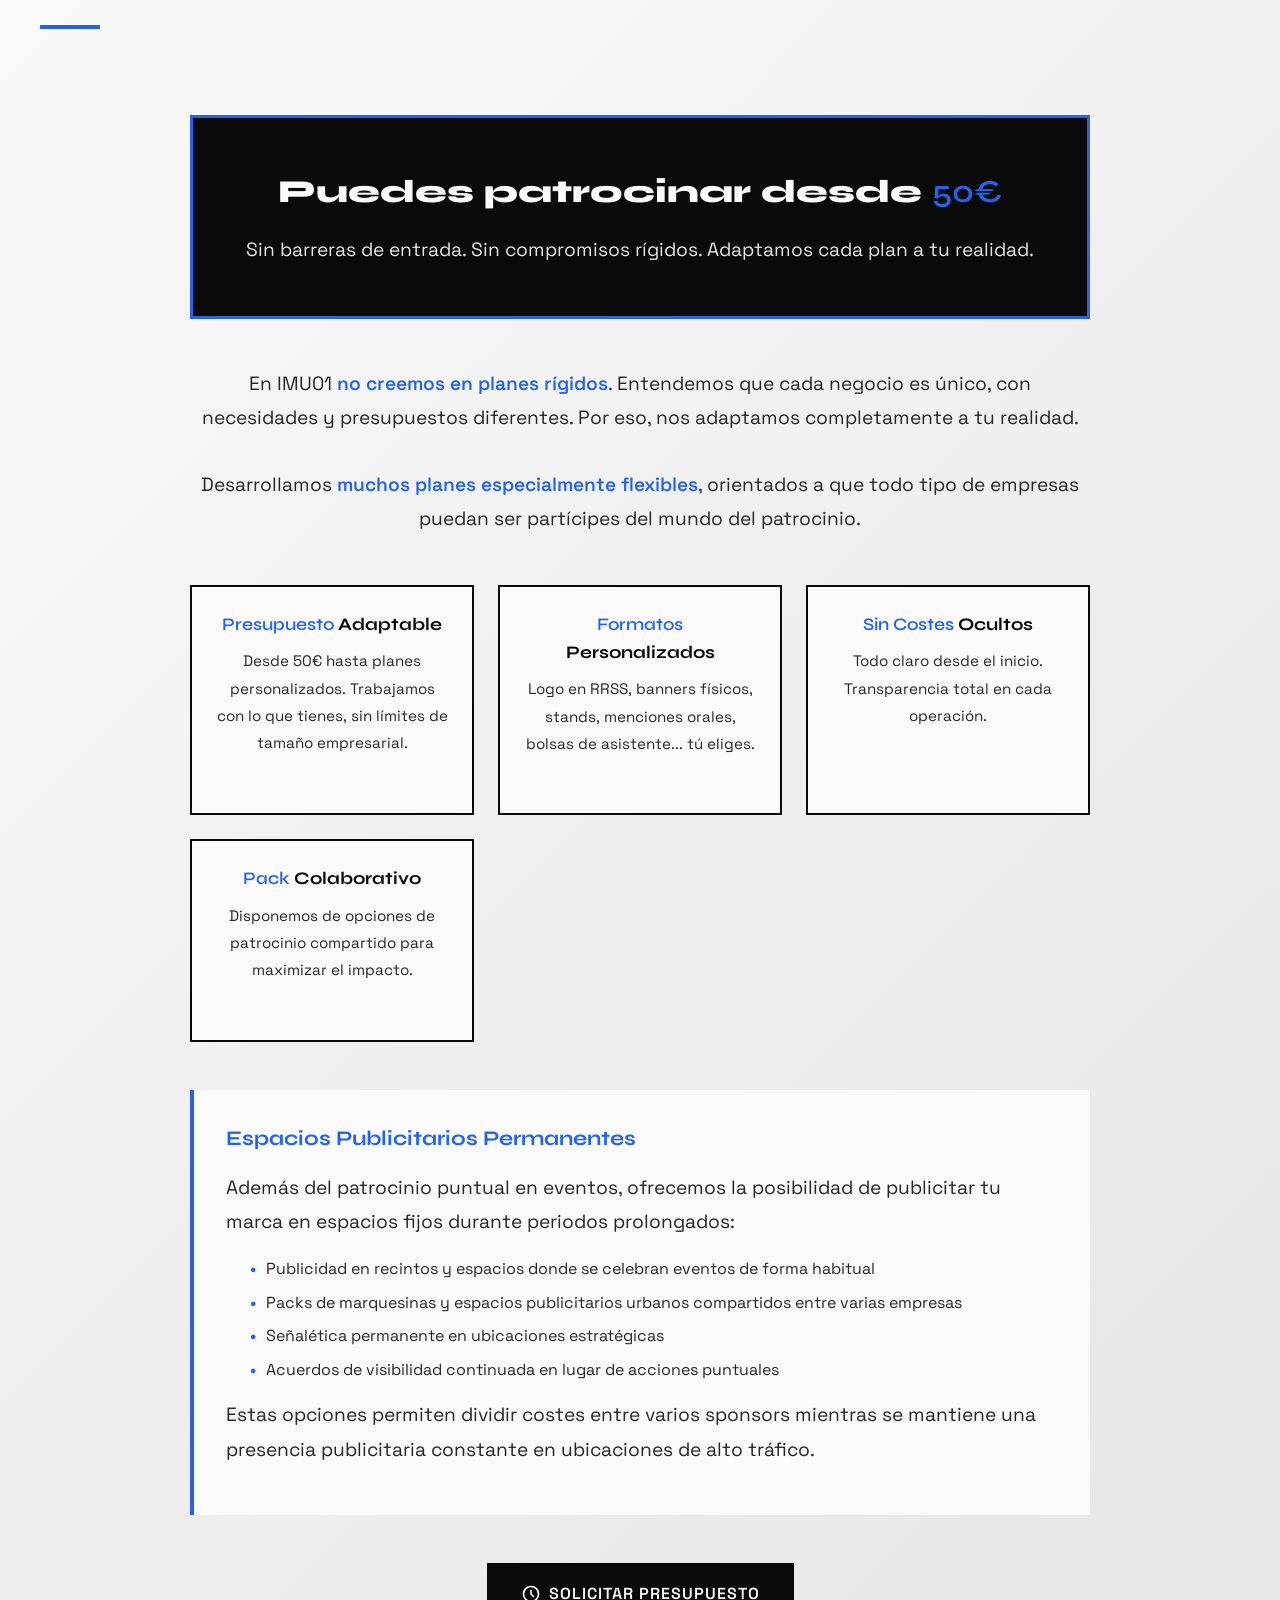
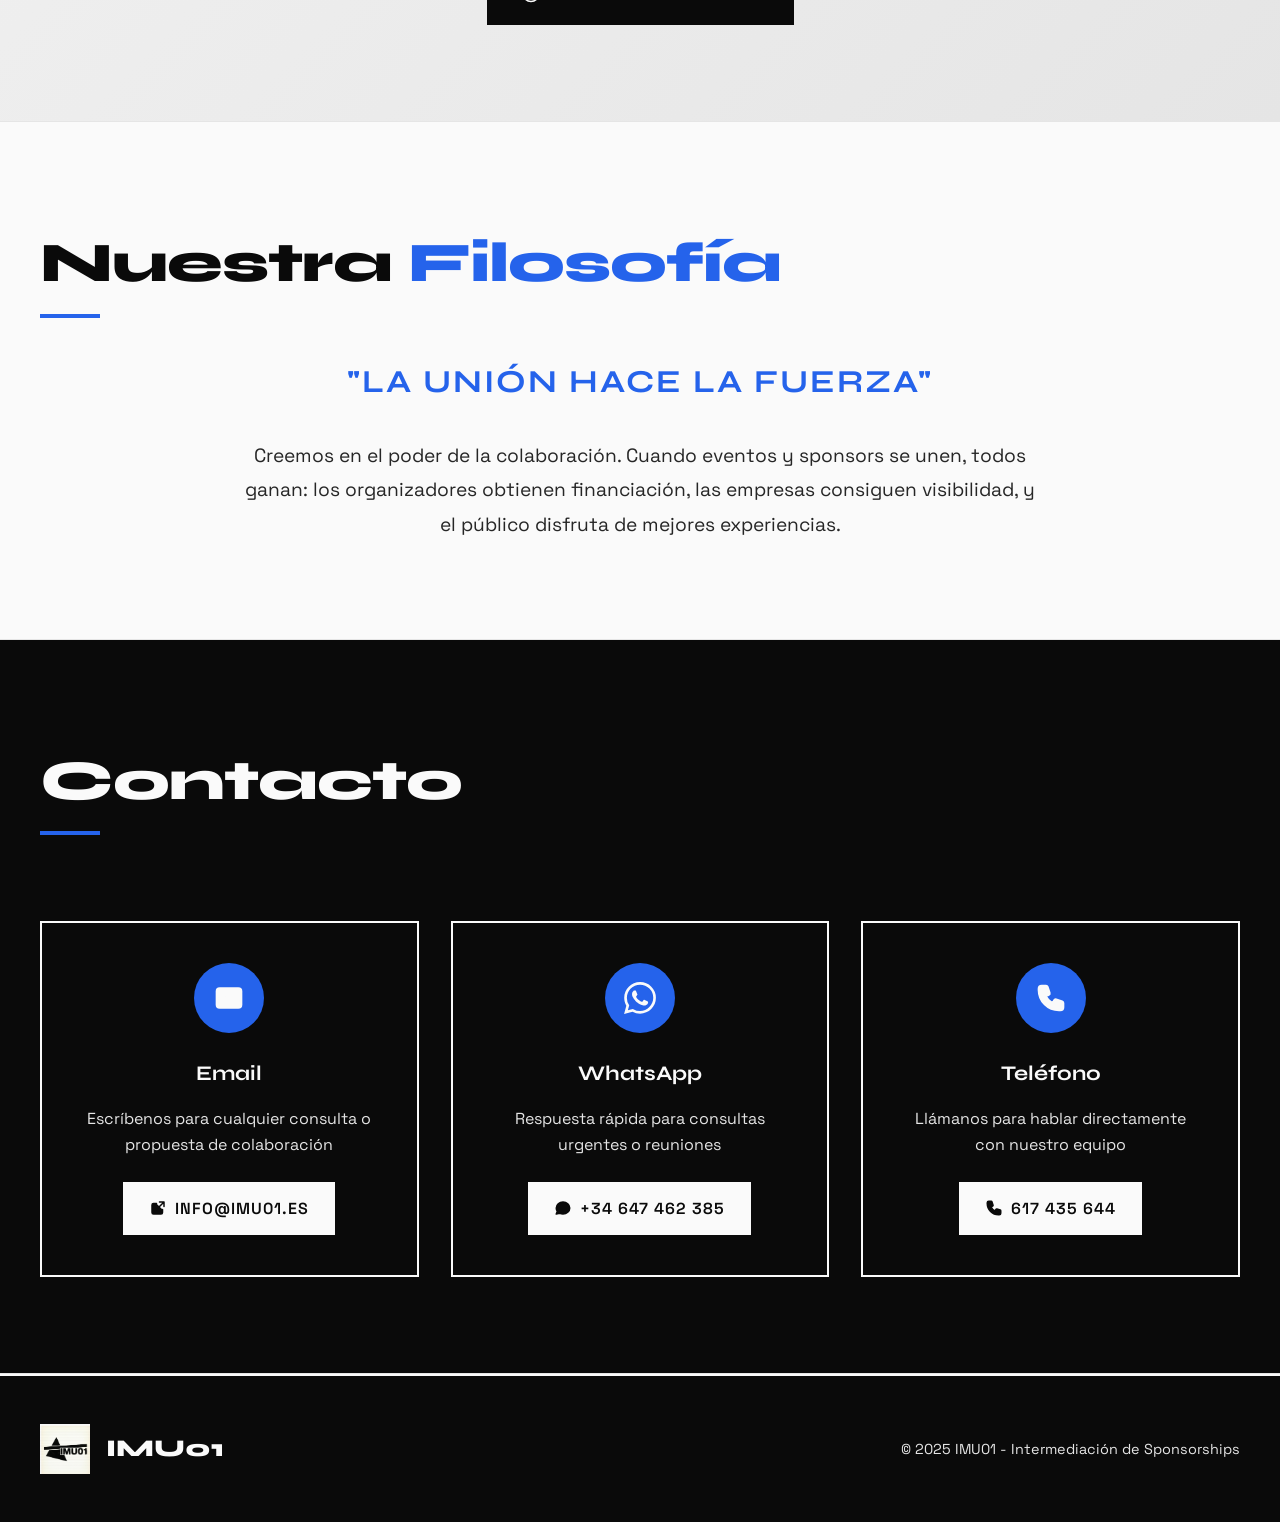
==== commit 5eb7a8f9: "Update index.html" ====
--- a/index.html
+++ b/index.html
@@ -874,7 +874,7 @@
                 <div class="step">
                     <div class="step-number">1</div>
                     <h4><span class="blue">Captación</span> de Eventos</h4>
-                    <p>Prospección semanal mediante Eventbrite API, Apify, federaciones, ayuntamientos y ferias. Filtramos eventos en España con audiencia objetivo definida.</p>
+                    <p>Prospección semanal mediante Eventbrite API, Apify, federaciones, ayuntamientos, ferias... Filtramos eventos en España con audiencia objetivo definida.</p>
                 </div>
                 <div class="step">
                     <div class="step-number">2</div>
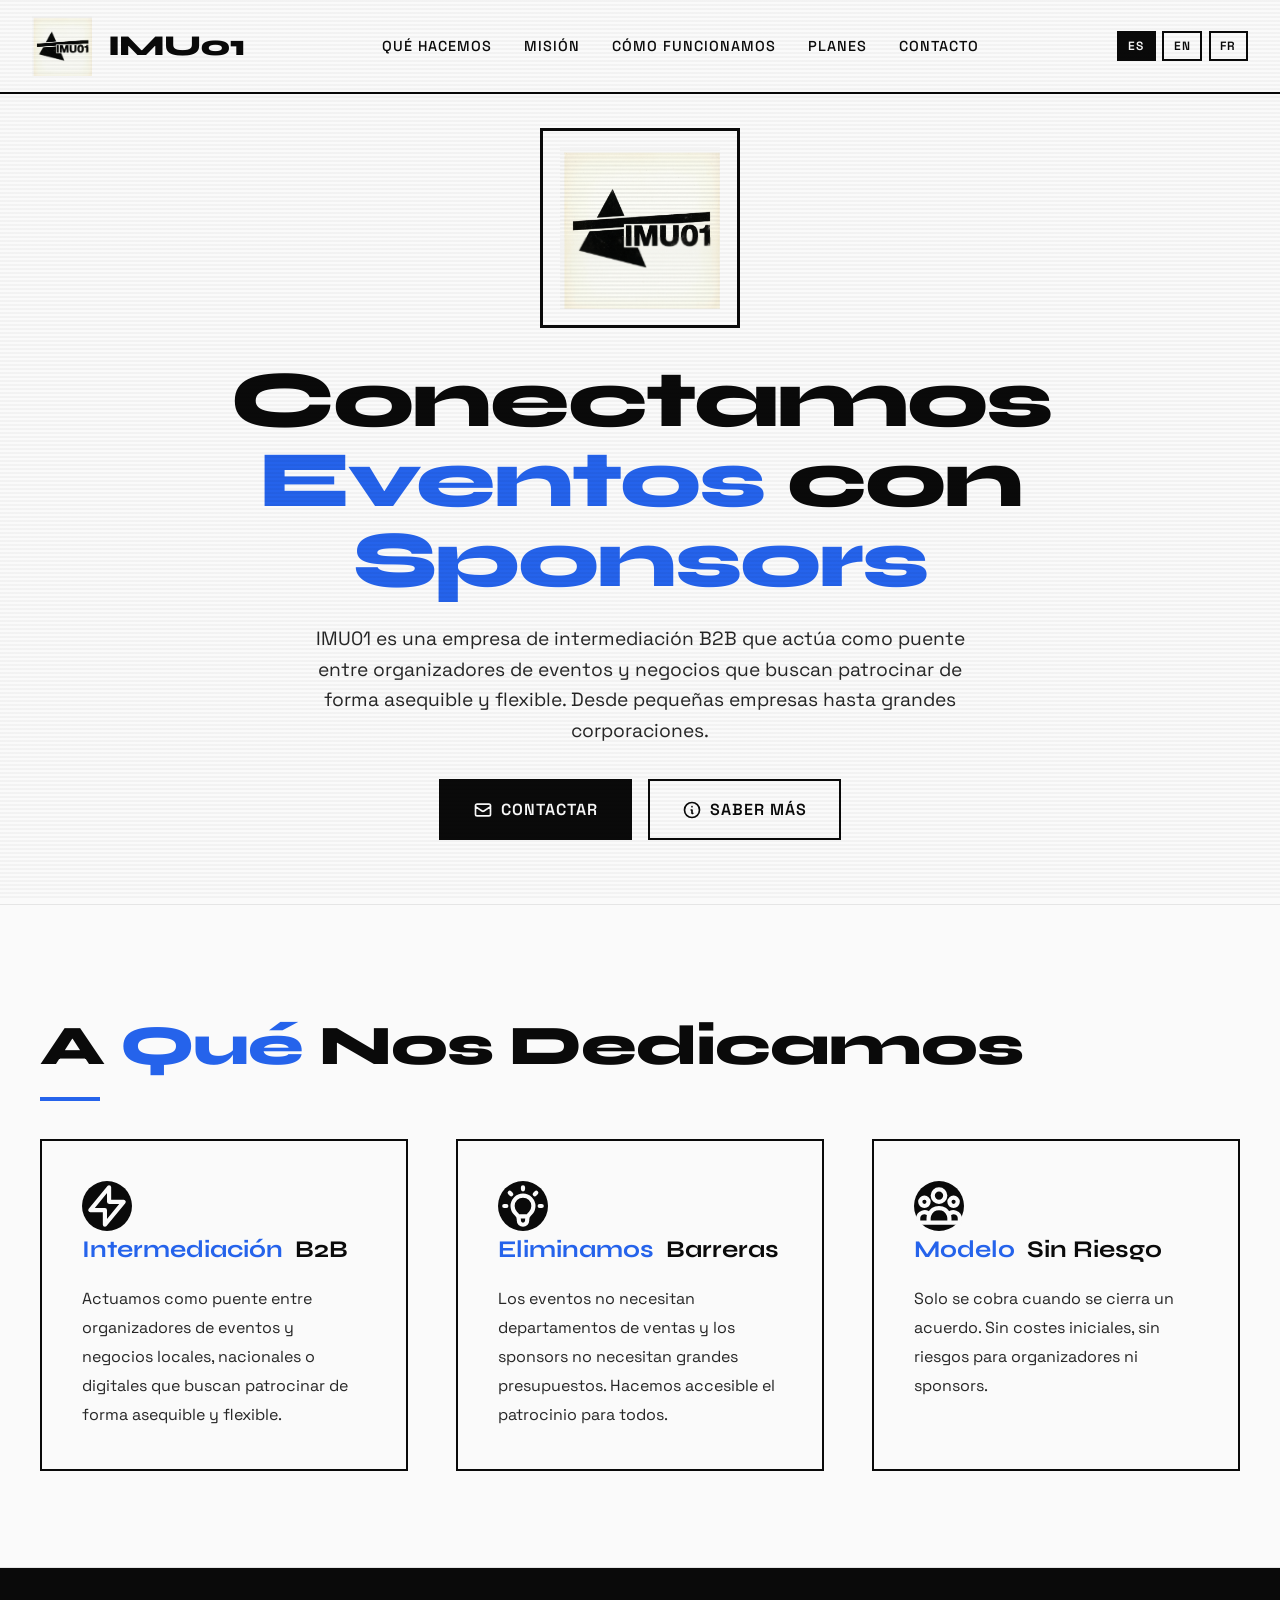
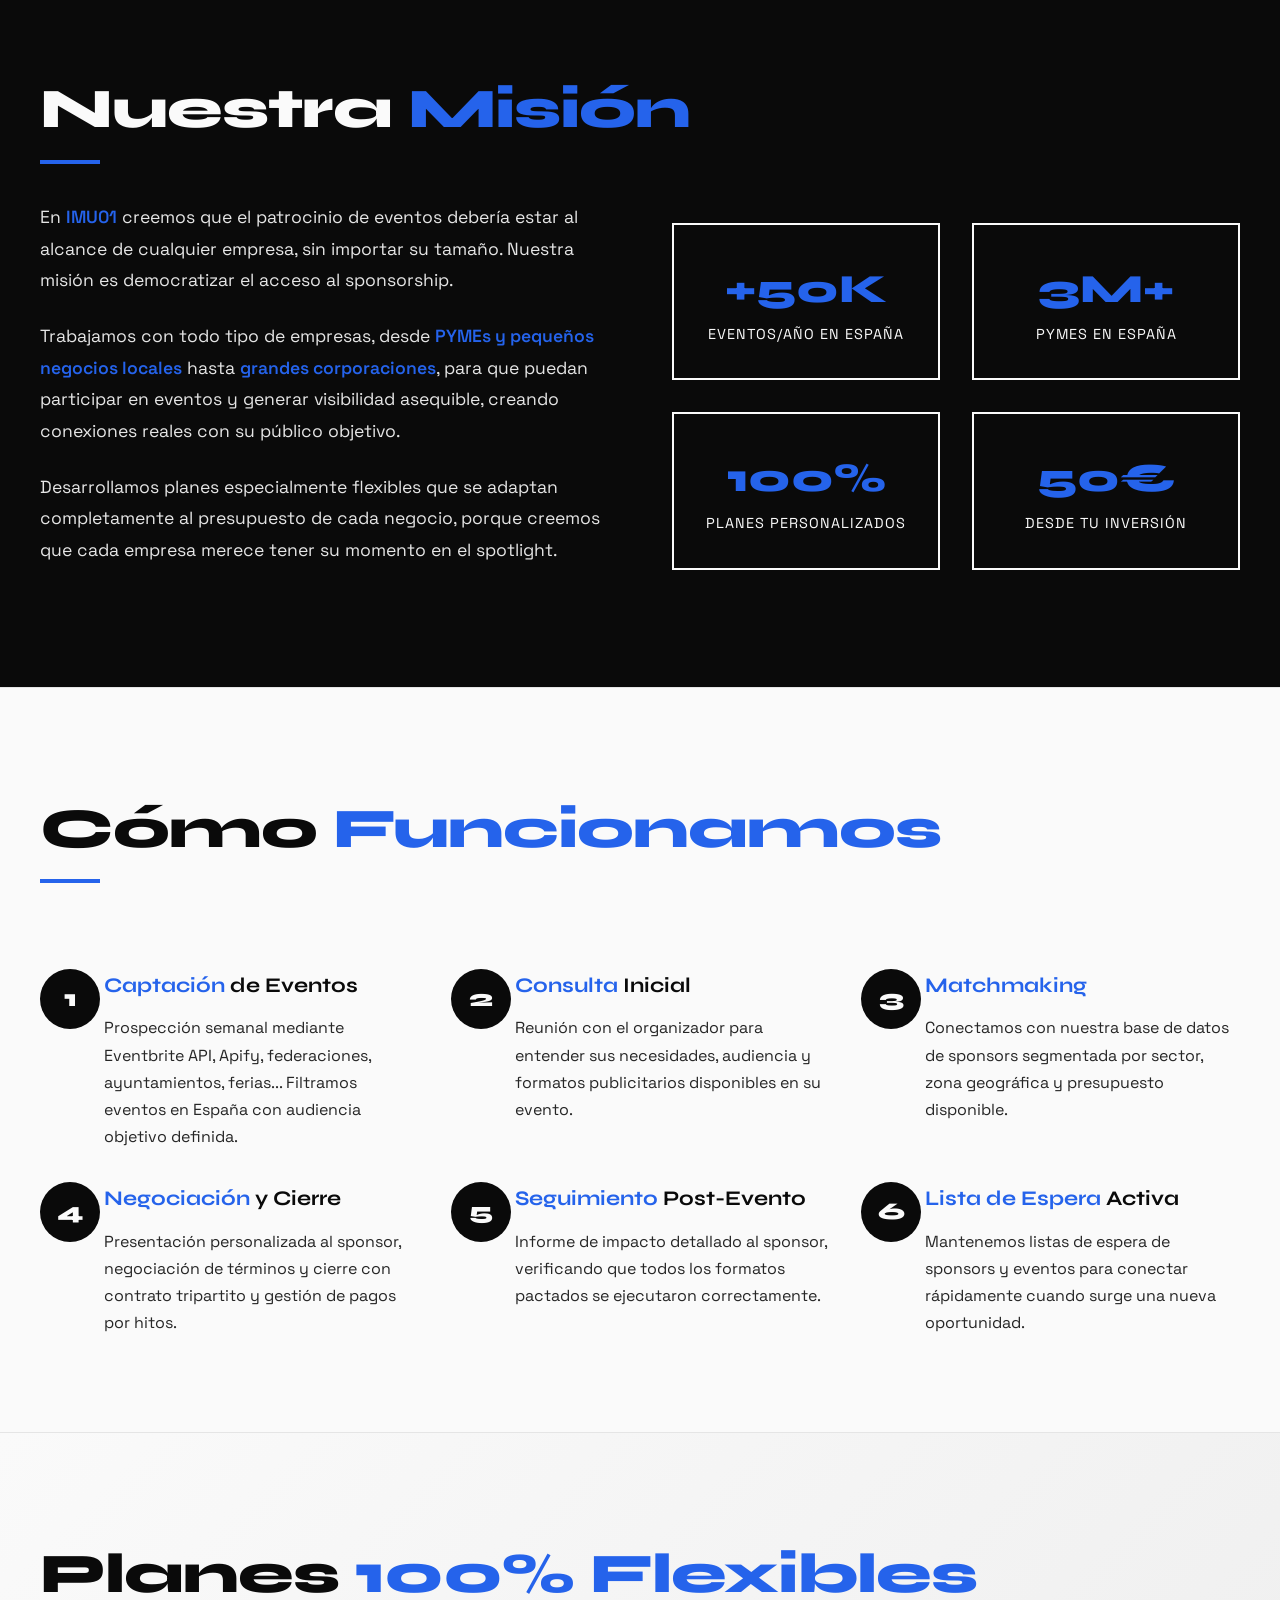
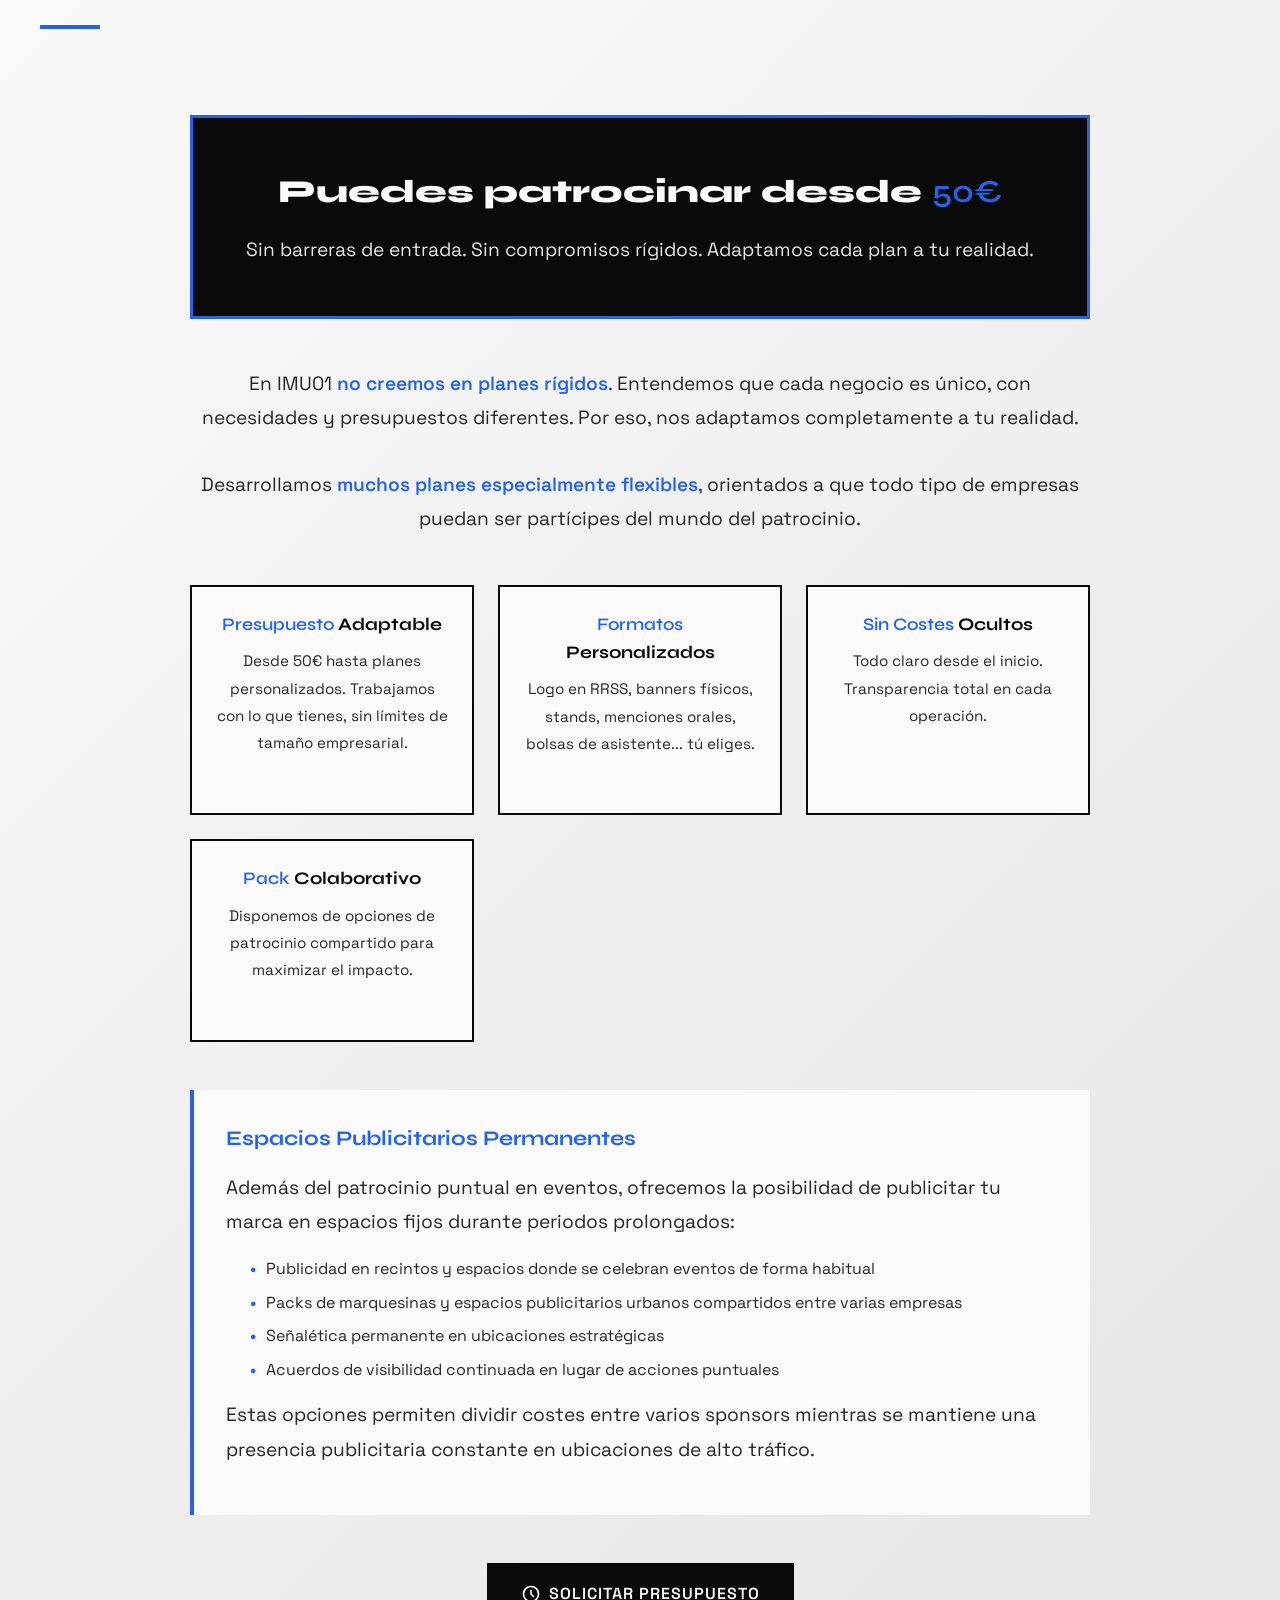
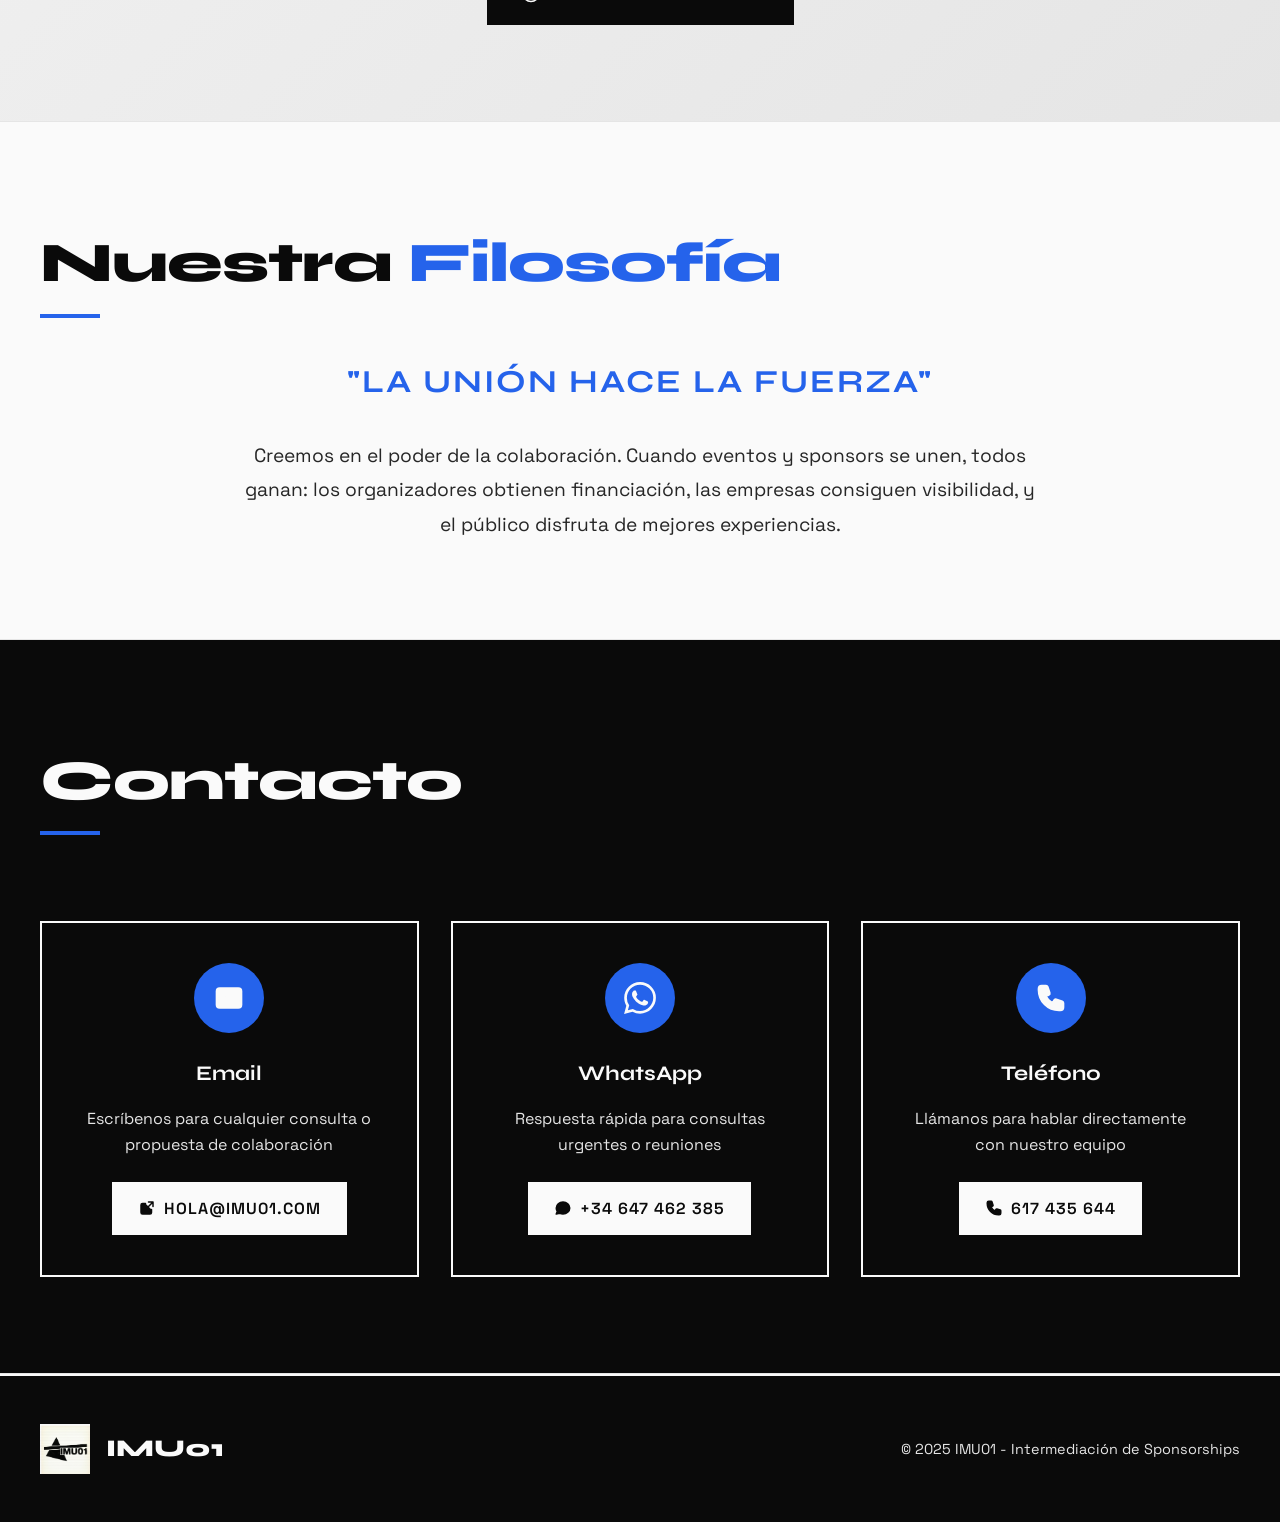
==== commit 50ffeed4: "Update index.html" ====
--- a/index.html
+++ b/index.html
@@ -990,11 +990,11 @@
                     </div>
                     <h3>Email</h3>
                     <p>Escríbenos para cualquier consulta o propuesta de colaboración</p>
-                    <a href="mailto:info@imu01.es" class="contact-btn">
+                    <a href="mailto:hola@imu01.es" class="contact-btn">
                         <svg fill="none" stroke="currentColor" viewBox="0 0 24 24">
                             <path stroke-linecap="round" stroke-linejoin="round" stroke-width="2" d="M10 6H6a2 2 0 00-2 2v10a2 2 0 002 2h10a2 2 0 002-2v-4M14 4h6m0 0v6m0-6L10 14"/>
                         </svg>
-                        info@imu01.es
+                        hola@imu01.com
                     </a>
                 </div>
                 <div class="contact-card">
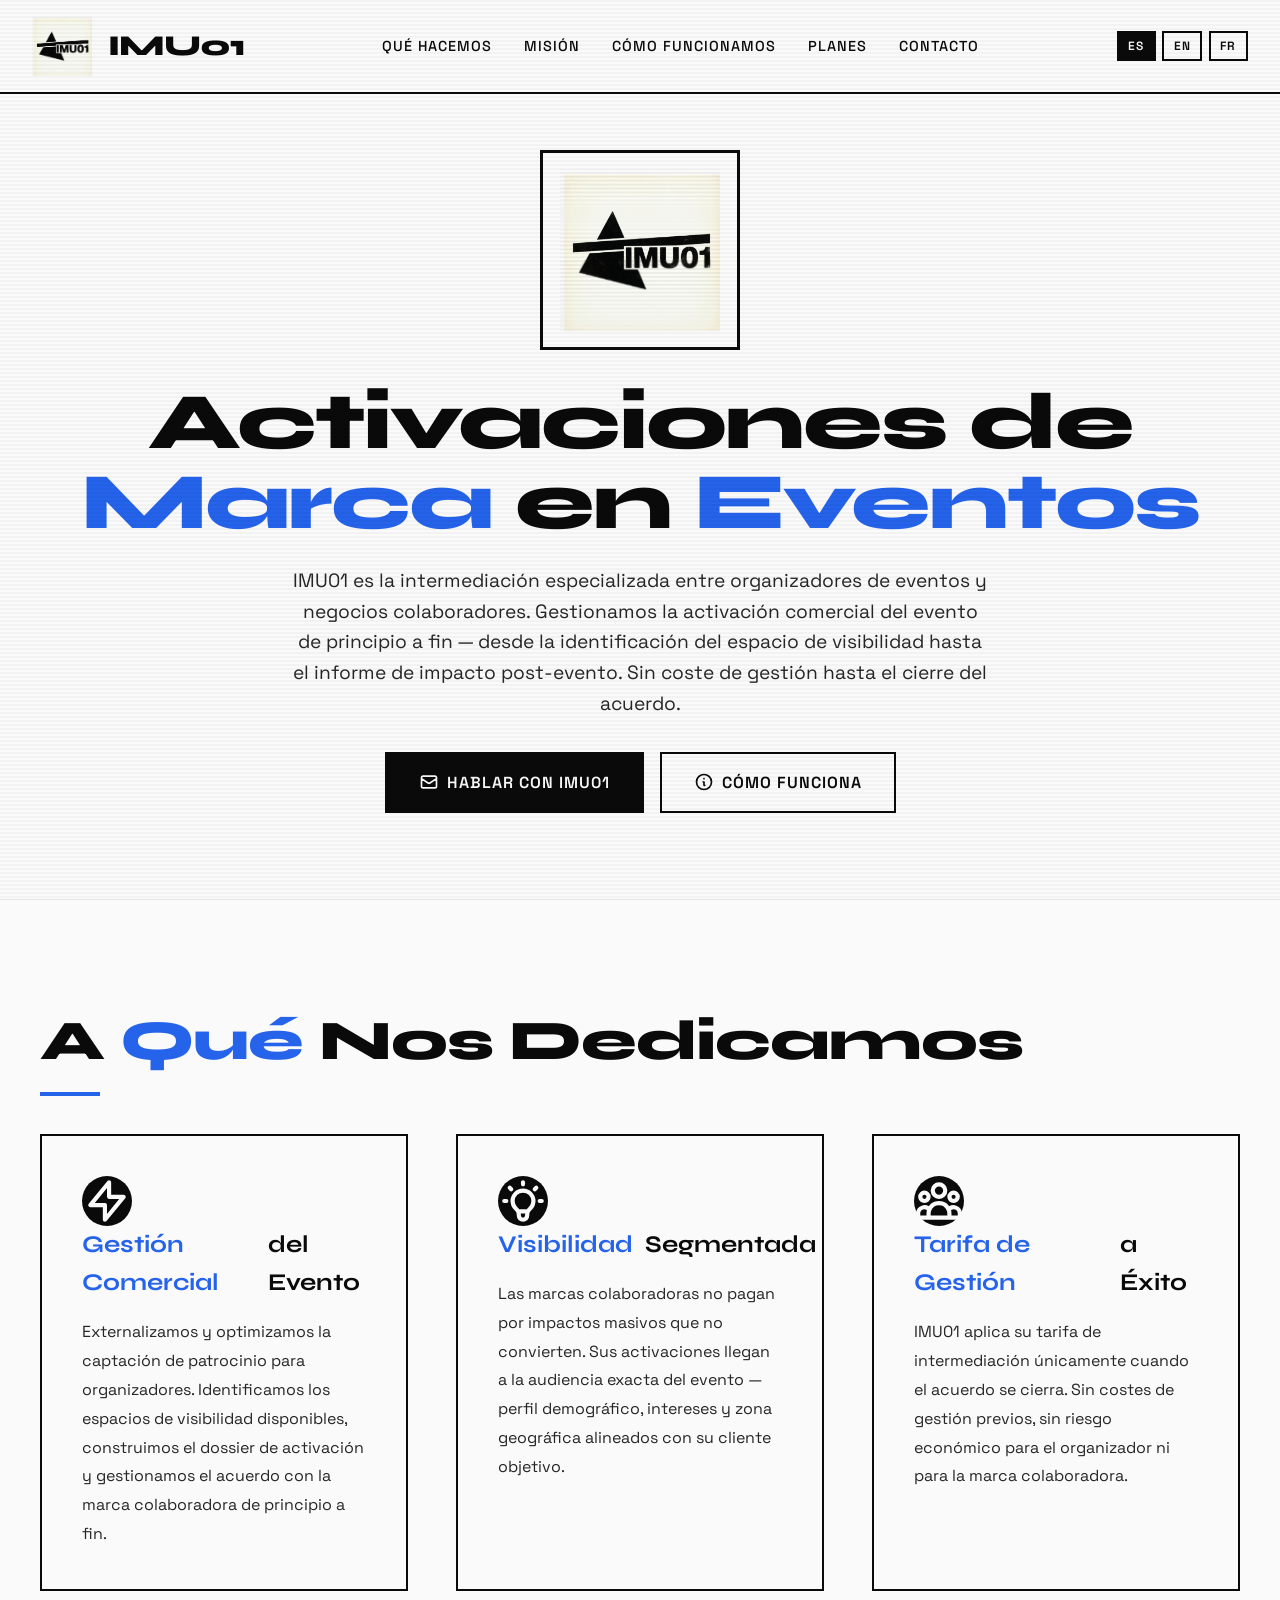
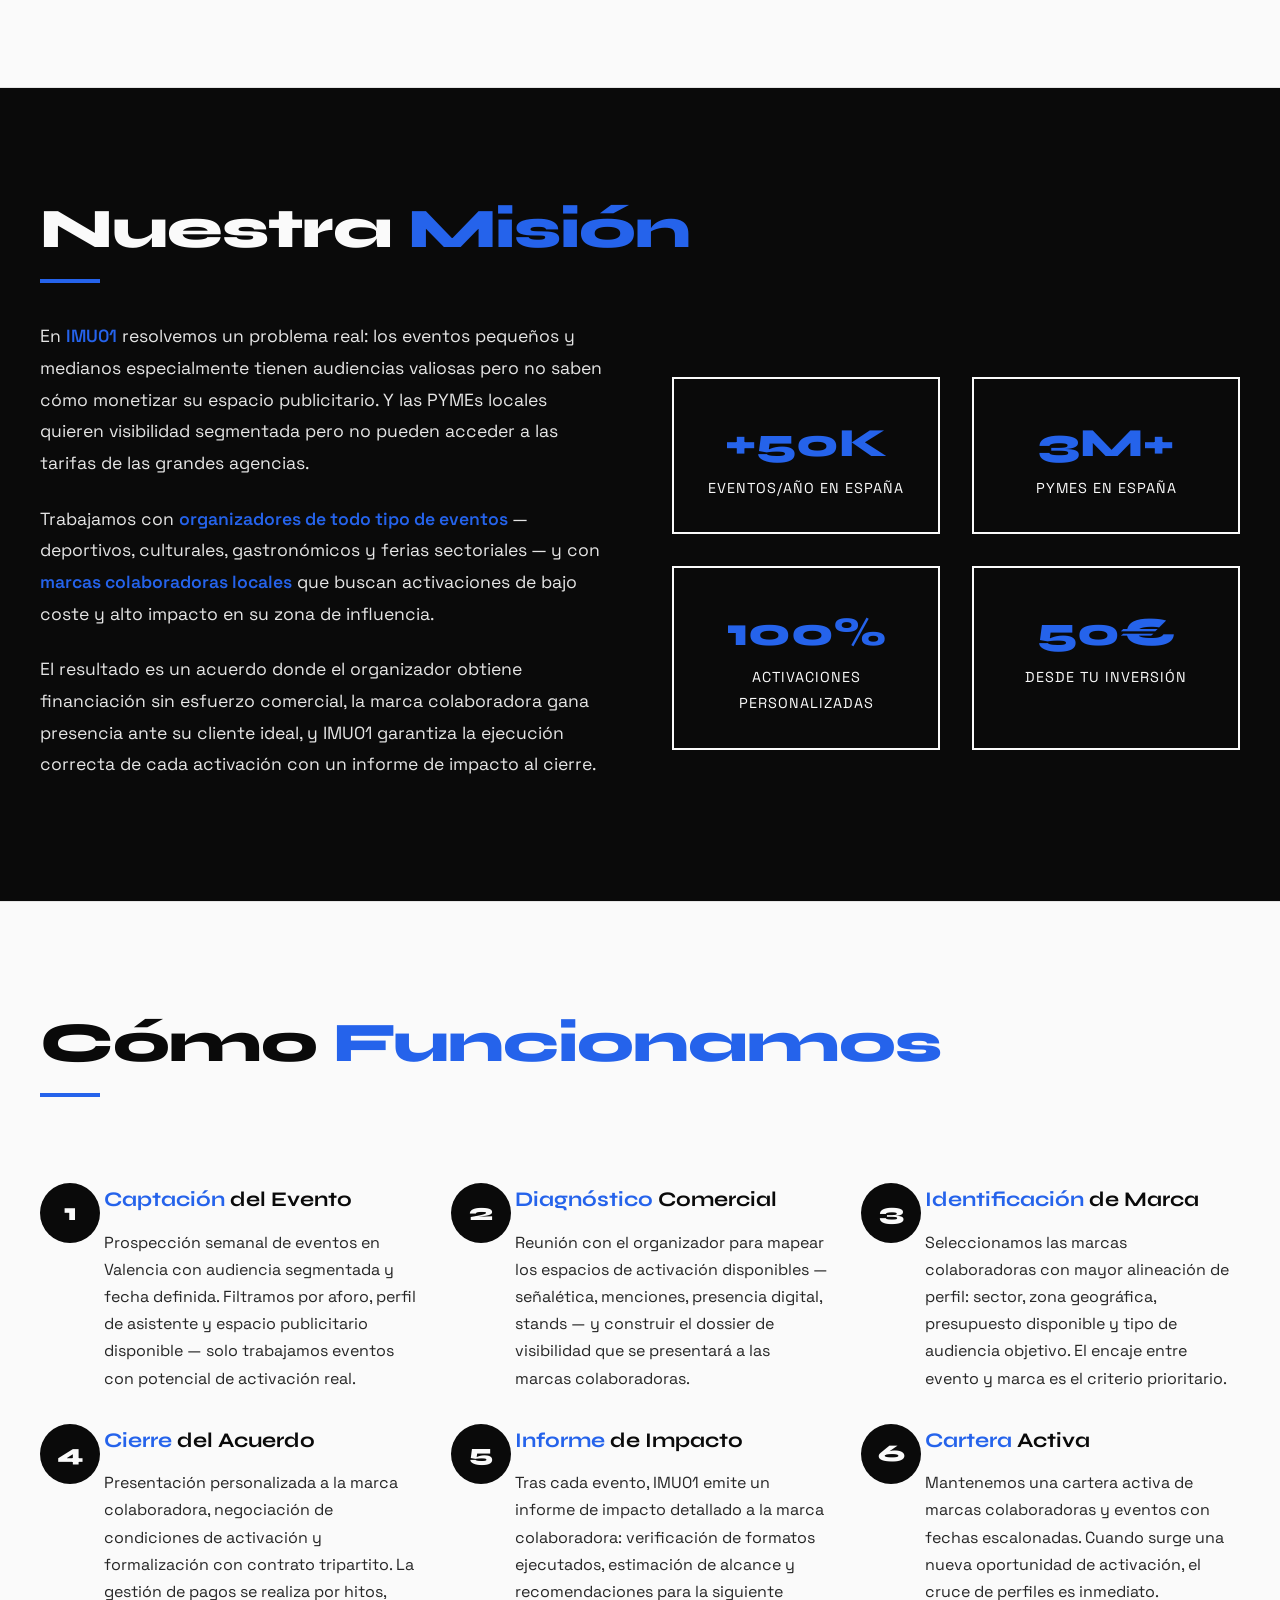
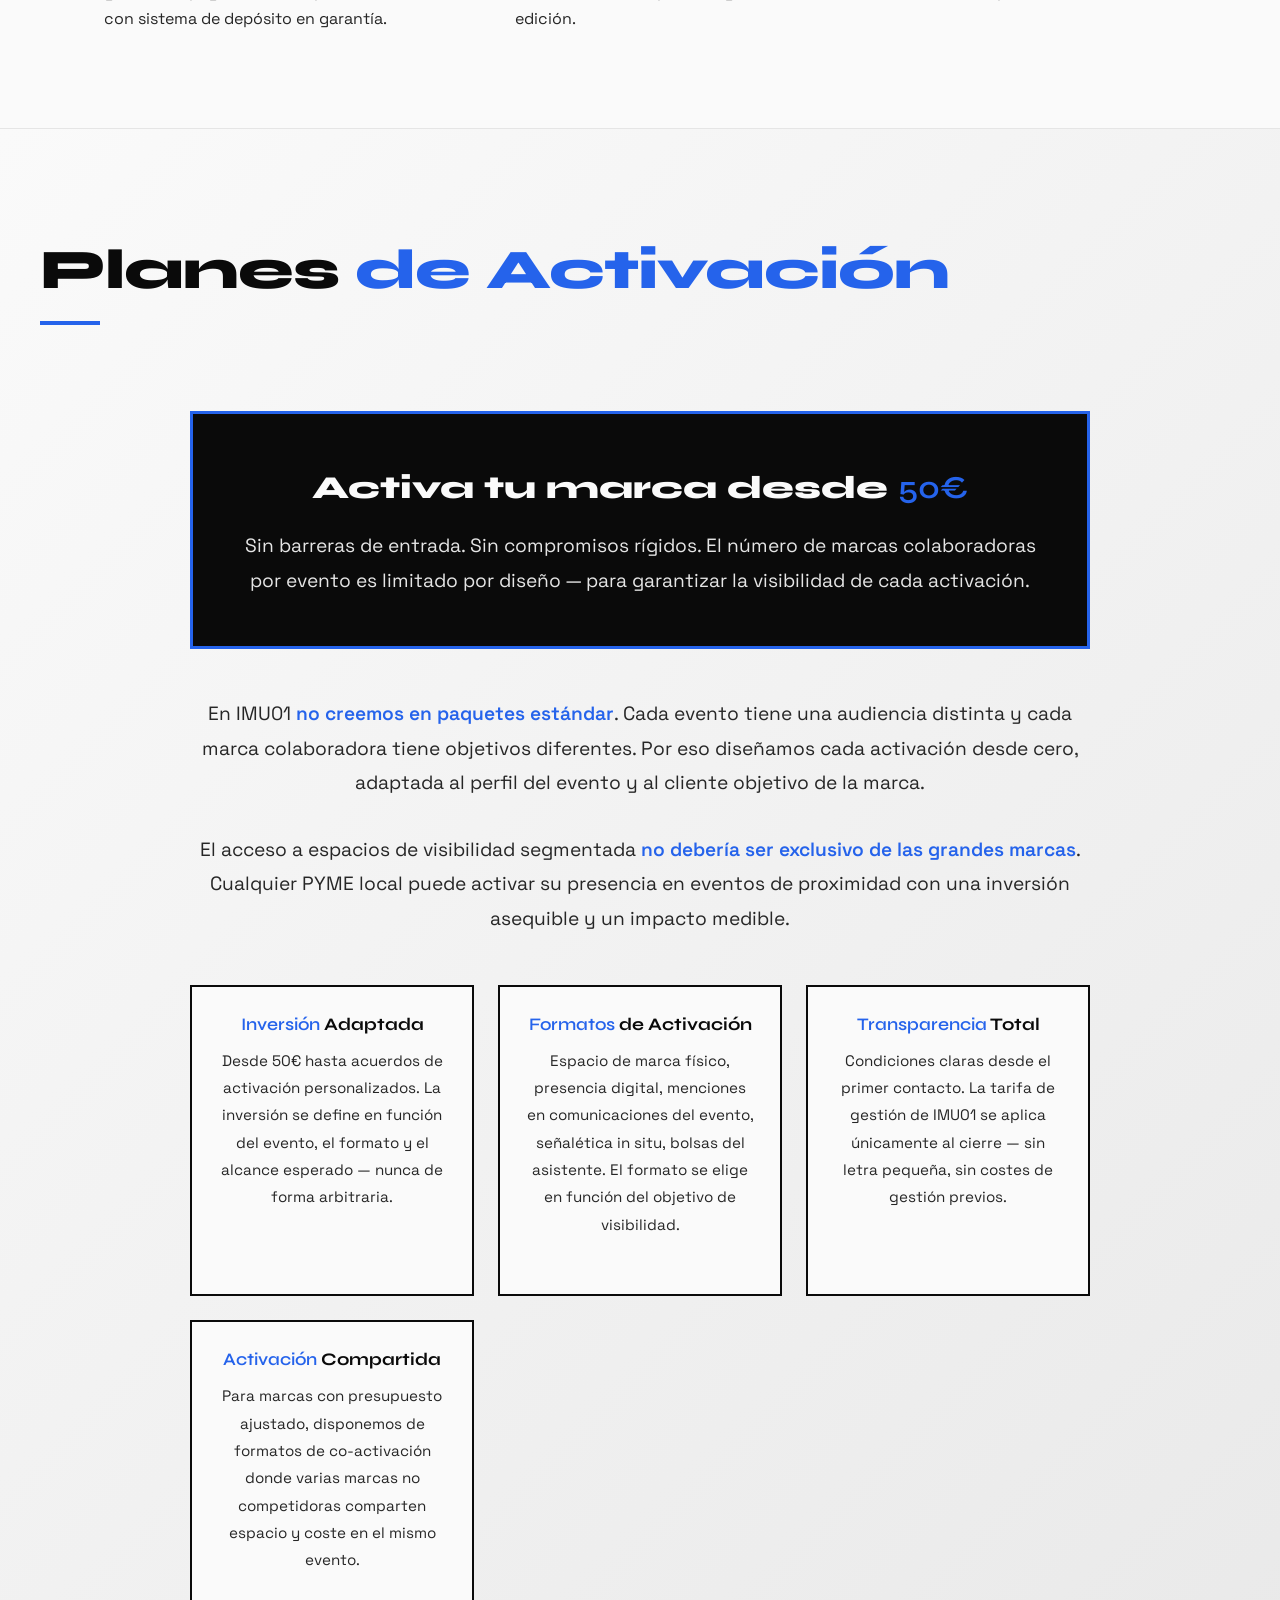
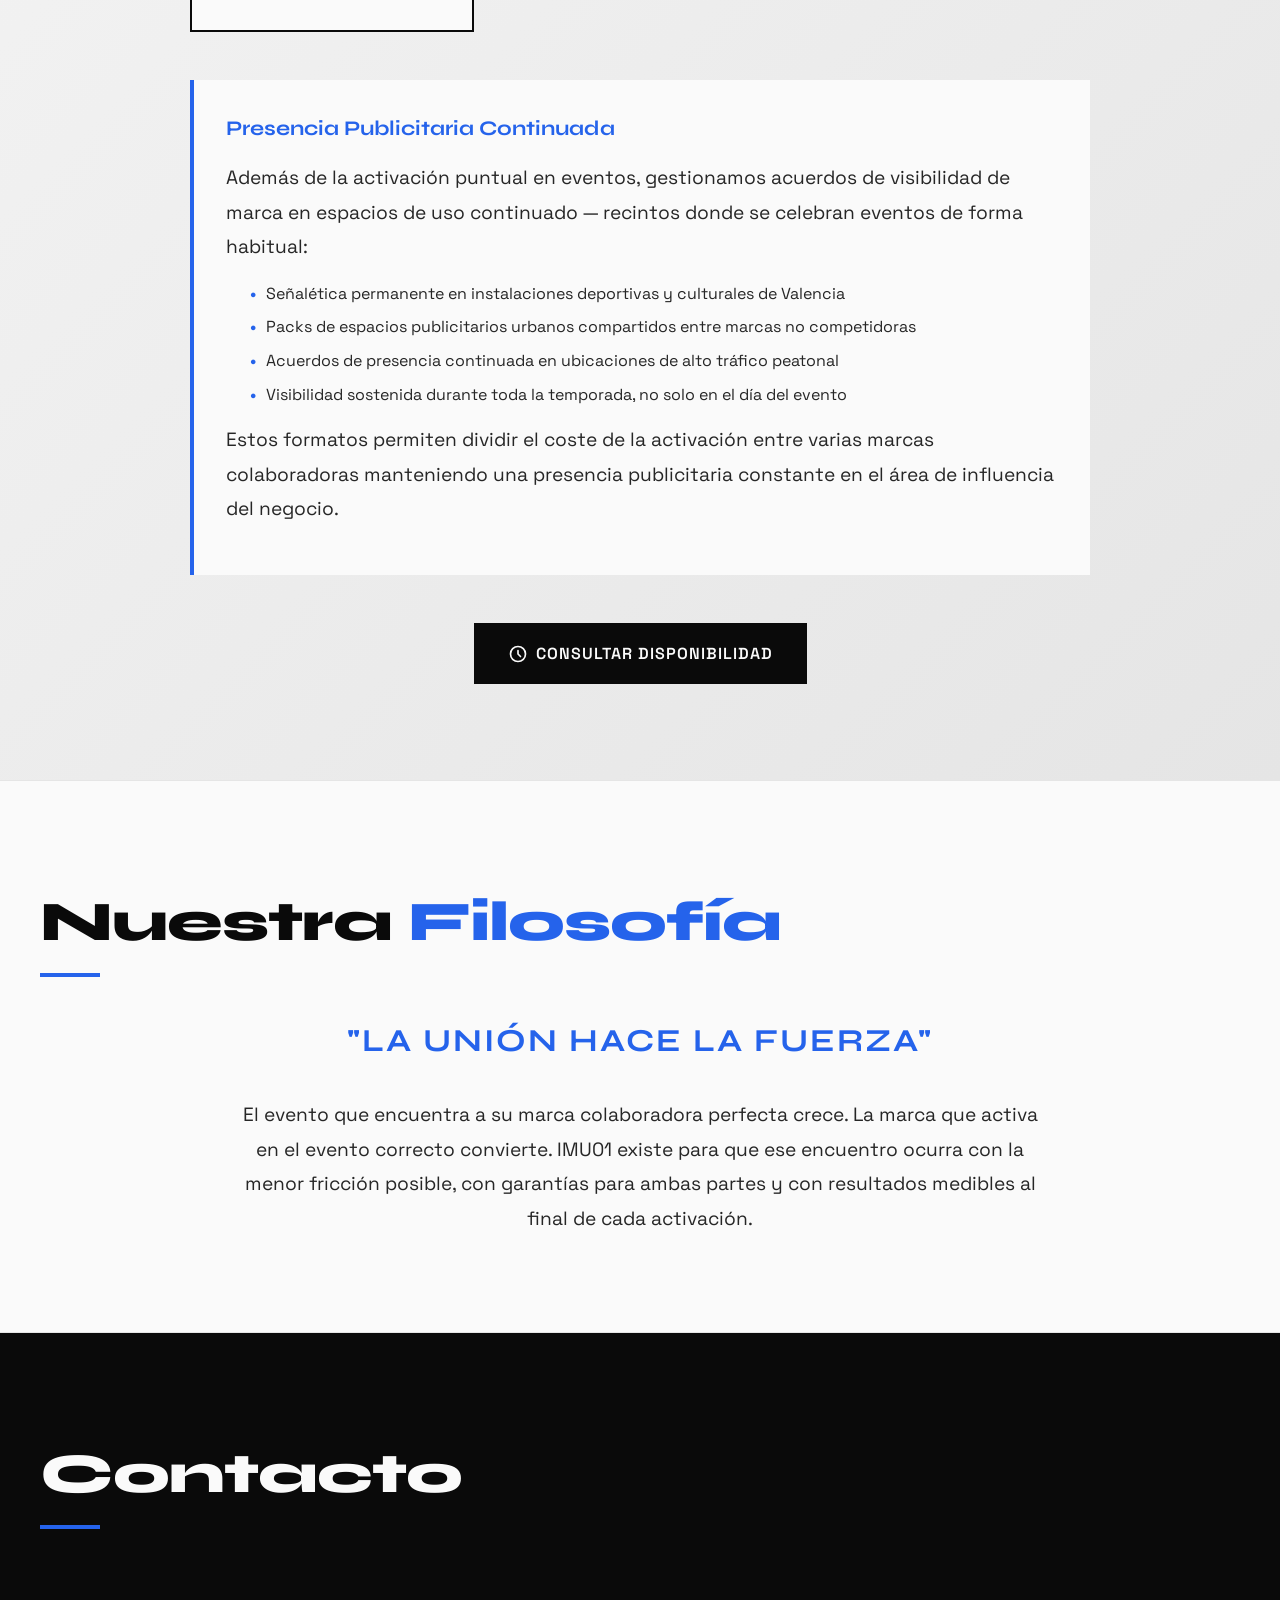
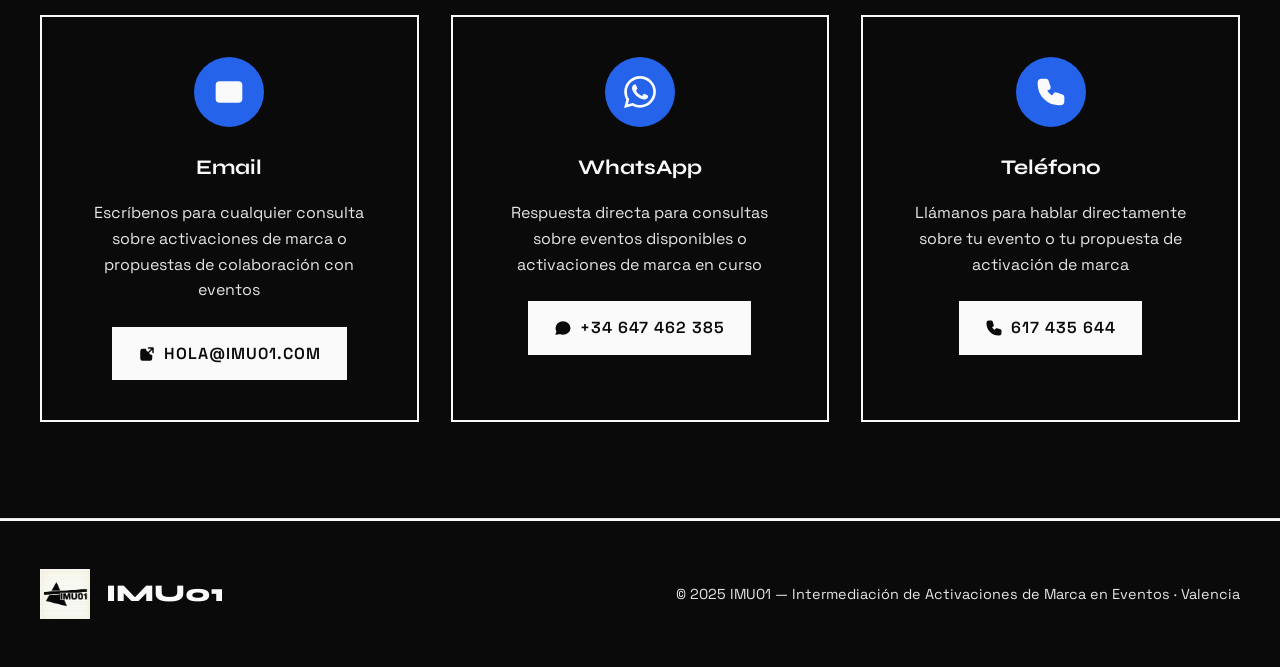
==== commit 754be699: "Update index.html" ====
--- a/index.html
+++ b/index.html
@@ -3,10 +3,151 @@
 <head>
     <meta charset="UTF-8">
     <meta name="viewport" content="width=device-width, initial-scale=1.0">
-    <title>IMU01 - Intermediación de Sponsorships</title>
+
+    <!-- ══════════════════════════════════════════════════════════
+         SEO PRIMARY TAGS
+    ══════════════════════════════════════════════════════════ -->
+    <title>IMU01 — Gestión de Activaciones de Marca en Eventos | Valencia</title>
+    <meta name="description" content="IMU01 conecta organizadores de eventos con marcas colaboradoras locales en Valencia. Gestión integral de activaciones de marca, espacios de visibilidad y acuerdos de patrocinio para PYMEs. Sin costes de gestión hasta el cierre.">
+    <meta name="keywords" content="patrocinio eventos Valencia, sponsorship PYMEs Valencia, activación de marca eventos, intermediación patrocinio, espacios publicitarios eventos Valencia, colaboración marcas eventos deportivos, patrocinio eventos pequeños">
+    <meta name="author" content="IMU01">
+    <meta name="robots" content="index, follow">
+    <link rel="canonical" href="https://imu01.com/">
+
+    <!-- ══════════════════════════════════════════════════════════
+         HREFLANG — MULTILINGUAL SEO
+    ══════════════════════════════════════════════════════════ -->
+    <link rel="alternate" hreflang="es" href="https://imu01.com/">
+    <link rel="alternate" hreflang="en" href="https://imu01.com/?lang=en">
+    <link rel="alternate" hreflang="fr" href="https://imu01.com/?lang=fr">
+    <link rel="alternate" hreflang="x-default" href="https://imu01.com/">
+
+    <!-- ══════════════════════════════════════════════════════════
+         OPEN GRAPH — SOCIAL SHARING
+    ══════════════════════════════════════════════════════════ -->
+    <meta property="og:type" content="website">
+    <meta property="og:url" content="https://imu01.com/">
+    <meta property="og:title" content="IMU01 — Gestión de Activaciones de Marca en Eventos">
+    <meta property="og:description" content="Conectamos organizadores de eventos con marcas colaboradoras locales en Valencia. Activaciones de marca, espacios de visibilidad segmentada y acuerdos de patrocinio adaptados a PYMEs.">
+    <meta property="og:image" content="https://imu01.com/logo.png">
+    <meta property="og:locale" content="es_ES">
+    <meta property="og:locale:alternate" content="en_GB">
+    <meta property="og:locale:alternate" content="fr_FR">
+    <meta property="og:site_name" content="IMU01">
+
+    <!-- ══════════════════════════════════════════════════════════
+         TWITTER CARD
+    ══════════════════════════════════════════════════════════ -->
+    <meta name="twitter:card" content="summary_large_image">
+    <meta name="twitter:title" content="IMU01 — Gestión de Activaciones de Marca en Eventos">
+    <meta name="twitter:description" content="Conectamos organizadores de eventos con marcas colaboradoras locales en Valencia. Sin costes de gestión hasta el cierre del acuerdo.">
+    <meta name="twitter:image" content="https://imu01.com/logo.png">
+
+    <!-- ══════════════════════════════════════════════════════════
+         STRUCTURED DATA — LOCAL BUSINESS (JSON-LD)
+    ══════════════════════════════════════════════════════════ -->
+    <script type="application/ld+json">
+    {
+      "@context": "https://schema.org",
+      "@type": "LocalBusiness",
+      "name": "IMU01",
+      "description": "Empresa de intermediación especializada en la gestión de activaciones de marca en eventos. Conectamos organizadores de eventos con marcas colaboradoras locales en Valencia.",
+      "url": "https://imu01.com",
+      "logo": "https://imu01.com/logo.png",
+      "image": "https://imu01.com/logo.png",
+      "telephone": "+34617435644",
+      "email": "hola@imu01.com",
+      "address": {
+        "@type": "PostalAddress",
+        "addressLocality": "Valencia",
+        "addressRegion": "Comunitat Valenciana",
+        "addressCountry": "ES"
+      },
+      "areaServed": {
+        "@type": "GeoCircle",
+        "geoMidpoint": {
+          "@type": "GeoCoordinates",
+          "latitude": 39.4699,
+          "longitude": -0.3763
+        },
+        "geoRadius": "50000"
+      },
+      "priceRange": "€",
+      "knowsLanguage": ["es", "en", "fr"],
+      "sameAs": [],
+      "hasOfferCatalog": {
+        "@type": "OfferCatalog",
+        "name": "Planes de Activación de Marca",
+        "itemListElement": [
+          {
+            "@type": "Offer",
+            "name": "Plan Micro",
+            "description": "Espacio de activación de marca en evento de proximidad. Visibilidad segmentada desde 50€.",
+            "priceCurrency": "EUR",
+            "price": "50"
+          },
+          {
+            "@type": "Offer",
+            "name": "Plan Negociable",
+            "description": "Acuerdo de activación de marca personalizado para marcas colaboradoras con necesidades específicas.",
+            "priceCurrency": "EUR"
+          }
+        ]
+      }
+    }
+    </script>
+
+    <!-- ══════════════════════════════════════════════════════════
+         STRUCTURED DATA — FAQ (JSON-LD)
+    ══════════════════════════════════════════════════════════ -->
+    <script type="application/ld+json">
+    {
+      "@context": "https://schema.org",
+      "@type": "FAQPage",
+      "mainEntity": [
+        {
+          "@type": "Question",
+          "name": "¿Cuánto cuesta patrocinar un evento a través de IMU01?",
+          "acceptedAnswer": {
+            "@type": "Answer",
+            "text": "Las activaciones de marca comienzan desde 50€. IMU01 no aplica ninguna tarifa de gestión hasta que se cierra el acuerdo, por lo que el riesgo económico para la marca colaboradora es cero desde el inicio."
+          }
+        },
+        {
+          "@type": "Question",
+          "name": "¿Qué tipo de visibilidad obtiene una marca en un evento?",
+          "acceptedAnswer": {
+            "@type": "Answer",
+            "text": "Los espacios de activación incluyen: espacio de marca físico en el evento, presencia en comunicaciones digitales del organizador, menciones en redes sociales, señalética in situ y, según el plan, material de producción gestionado por IMU01."
+          }
+        },
+        {
+          "@type": "Question",
+          "name": "¿Cómo funciona el modelo de intermediación de IMU01?",
+          "acceptedAnswer": {
+            "@type": "Answer",
+            "text": "IMU01 actúa como intermediario especializado entre el organizador del evento y la marca colaboradora. Gestiona la captación del evento, el análisis de la audiencia, la propuesta de activación, la negociación de condiciones y el seguimiento post-evento con informe de impacto."
+          }
+        },
+        {
+          "@type": "Question",
+          "name": "¿Con qué tipo de eventos trabaja IMU01 en Valencia?",
+          "acceptedAnswer": {
+            "@type": "Answer",
+            "text": "IMU01 trabaja con todo tipo de eventos de proximidad en Valencia: deportivos, culturales, gastronómicos, ferias sectoriales y eventos de asociaciones. El criterio clave es que el evento tenga una audiencia segmentada alineada con el perfil de cliente de la marca colaboradora."
+          }
+        }
+      ]
+    }
+    </script>
+
+    <!-- ══════════════════════════════════════════════════════════
+         PERFORMANCE
+    ══════════════════════════════════════════════════════════ -->
     <link rel="preconnect" href="https://fonts.googleapis.com">
     <link rel="preconnect" href="https://fonts.gstatic.com" crossorigin>
     <link href="https://fonts.googleapis.com/css2?family=Space+Grotesk:wght@300;400;500;600;700&family=Syne:wght@400;500;600;700;800&display=swap" rel="stylesheet">
+
     <style>
         :root {
             --black: #0a0a0a;
@@ -649,45 +790,214 @@
             color: var(--blue);
         }
 
+        /* ── TABLET ─────────────────────────────────────── */
+        @media (max-width: 1024px) {
+            .mission-content {
+                grid-template-columns: 1fr;
+                gap: 2.5rem;
+            }
+            .about-grid {
+                grid-template-columns: repeat(2, 1fr);
+            }
+        }
+
+        /* ── MOBILE ─────────────────────────────────────── */
         @media (max-width: 768px) {
+
+            /* Header */
             header {
-                padding: 1rem;
-            }
-
+                padding: 0.75rem 1rem;
+            }
+            .header-content {
+                gap: 0.75rem;
+            }
+            .logo-text {
+                font-size: 1.4rem;
+            }
+            .logo img {
+                width: 40px;
+                height: 40px;
+            }
             nav {
                 display: none;
             }
-
             .mobile-menu {
                 display: flex;
             }
 
+            /* Global section padding */
+            section {
+                padding: 3.5rem 1rem;
+            }
+
+            /* Hero */
             .hero {
-                padding: 6rem 1rem 3rem;
-            }
-
+                padding: 5.5rem 1rem 3rem;
+                min-height: auto;
+            }
+            .hero-logo {
+                width: 120px;
+                height: 120px;
+                margin-bottom: 1.5rem;
+            }
+            .hero p {
+                font-size: 1rem;
+                padding: 0 0.25rem;
+            }
+
+            /* Section titles */
+            .section-title {
+                font-size: clamp(1.6rem, 7vw, 2.5rem);
+                margin-bottom: 2rem;
+            }
+
+            /* About cards — stack to single column */
+            .about-grid {
+                grid-template-columns: 1fr;
+                gap: 1.25rem;
+            }
+            .about-card {
+                padding: 1.5rem;
+            }
+            .about-card h3 {
+                font-size: 1.2rem;
+            }
+            .about-card .icon {
+                width: 42px;
+                height: 42px;
+                font-size: 1.2rem;
+                margin-bottom: 1rem;
+            }
+
+            /* Mission */
             .mission-content {
                 grid-template-columns: 1fr;
-            }
-
+                gap: 2rem;
+            }
+            .mission-text p {
+                font-size: 1rem;
+            }
             .mission-stats {
+                grid-template-columns: repeat(2, 1fr);
+                gap: 1rem;
+            }
+            .stat-card {
+                padding: 1.25rem 0.75rem;
+            }
+            .stat-number {
+                font-size: 2rem;
+            }
+            .stat-label {
+                font-size: 0.75rem;
+            }
+
+            /* Steps */
+            .steps {
                 grid-template-columns: 1fr;
-            }
-
+                gap: 1.75rem;
+                margin-top: 2rem;
+            }
+            .step {
+                padding-left: 3.5rem;
+            }
+            .step-number {
+                width: 50px;
+                height: 50px;
+                font-size: 1.2rem;
+            }
+            .step h4 {
+                font-size: 1.1rem;
+            }
+
+            /* Plans */
+            .plan-highlight {
+                padding: 1.75rem 1.25rem;
+                margin: 2rem 0;
+            }
+            .plan-highlight h3 {
+                font-size: 1.4rem;
+            }
+            .plan-features {
+                grid-template-columns: 1fr;
+                gap: 1rem;
+                margin: 2rem 0;
+            }
+            .plan-feature {
+                padding: 1.25rem;
+            }
+            .plan-extra {
+                padding: 1.25rem;
+                margin: 1.5rem 0;
+            }
+            .plans-content p {
+                font-size: 1rem;
+            }
+
+            /* Contact cards */
+            .contact-grid {
+                grid-template-columns: 1fr;
+                gap: 1.25rem;
+                margin-top: 2rem;
+            }
+            .contact-card {
+                padding: 1.75rem 1.25rem;
+            }
+            .contact-card .icon {
+                width: 56px;
+                height: 56px;
+                margin-bottom: 1rem;
+            }
+            .contact-card .icon svg {
+                width: 26px;
+                height: 26px;
+            }
+
+            /* CTA buttons */
+            .cta-buttons {
+                flex-direction: column;
+                align-items: center;
+                gap: 0.75rem;
+            }
+            .btn {
+                width: 100%;
+                max-width: 320px;
+                justify-content: center;
+                padding: 0.875rem 1.5rem;
+            }
+
+            /* Footer */
             .footer-content {
                 flex-direction: column;
                 text-align: center;
-            }
-
-            .cta-buttons {
-                flex-direction: column;
-                align-items: center;
-            }
-
-            .btn {
-                width: 100%;
-                max-width: 300px;
-                justify-content: center;
+                gap: 1rem;
+            }
+
+            /* Lang switcher — smaller on mobile */
+            .lang-switcher {
+                gap: 0.25rem;
+            }
+            .lang-btn {
+                padding: 0.25rem 0.45rem;
+                font-size: 0.7rem;
+            }
+
+            /* Philosophy */
+            #philosophy p[style*="2rem"] {
+                font-size: 1.4rem !important;
+            }
+        }
+
+        /* ── SMALL MOBILE (<400px) ───────────────────────── */
+        @media (max-width: 400px) {
+            .mission-stats {
+                grid-template-columns: 1fr;
+            }
+            .hero-logo {
+                width: 100px;
+                height: 100px;
+            }
+            .plan-highlight h3 {
+                font-size: 1.2rem;
             }
         }
 
@@ -737,15 +1047,15 @@
     </style>
 </head>
 <body>
-    <div class="retro-pattern"></div>
+    <div class="retro-pattern" aria-hidden="true"></div>
     
-    <header>
+    <header role="banner">
         <div class="header-content">
             <div class="logo">
-                <img src="logo.png" alt="IMU01 Logo">
+                <img src="logo.png" alt="IMU01 — Intermediación de activaciones de marca en eventos" width="60" height="60">
                 <span class="logo-text">IMU01</span>
             </div>
-            <nav>
+            <nav role="navigation" aria-label="Navegación principal">
                 <ul>
                     <li><a href="#about">Qué Hacemos</a></li>
                     <li><a href="#mission">Misión</a></li>
@@ -754,12 +1064,12 @@
                     <li><a href="#contact">Contacto</a></li>
                 </ul>
             </nav>
-            <div class="lang-switcher">
-                <button class="lang-btn active" onclick="setLang('es')">ES</button>
-                <button class="lang-btn" onclick="setLang('en')">EN</button>
-                <button class="lang-btn" onclick="setLang('fr')">FR</button>
+            <div class="lang-switcher" aria-label="Selector de idioma">
+                <button class="lang-btn active" onclick="setLang('es')" aria-label="Cambiar a español">ES</button>
+                <button class="lang-btn" onclick="setLang('en')" aria-label="Switch to English">EN</button>
+                <button class="lang-btn" onclick="setLang('fr')" aria-label="Passer au français">FR</button>
             </div>
-            <div class="mobile-menu">
+            <div class="mobile-menu" aria-label="Abrir menú" role="button" tabindex="0">
                 <span></span>
                 <span></span>
                 <span></span>
@@ -767,82 +1077,93 @@
         </div>
     </header>
 
-    <section class="hero">
+    <main role="main">
+
+    <!-- ══════════════════════════════════════════════════════════
+         HERO
+    ══════════════════════════════════════════════════════════ -->
+    <section class="hero" aria-labelledby="hero-heading">
         <div class="hero-content">
             <div class="hero-logo">
-                <img src="logo.png" alt="IMU01 Logo">
+                <img src="logo.png" alt="IMU01 Logo" width="200" height="200" loading="eager">
             </div>
-            <h1 class="animate">
-                Conectamos <span class="blue">Eventos</span> con <span class="blue">Sponsors</span>
+            <h1 id="hero-heading" class="animate">
+                Activaciones de <span class="blue">Marca</span> en <span class="blue">Eventos</span>
             </h1>
             <p class="animate delay-1">
-                IMU01 es una empresa de intermediación B2B que actúa como puente entre organizadores de eventos y negocios que buscan patrocinar de forma asequible y flexible. Desde pequeñas empresas hasta grandes corporaciones.
+                IMU01 es la intermediación especializada entre organizadores de eventos y negocios colaboradores. Gestionamos la activación comercial del evento de principio a fin — desde la identificación del espacio de visibilidad hasta el informe de impacto post-evento. Sin coste de gestión hasta el cierre del acuerdo.
             </p>
             <div class="cta-buttons animate delay-2">
                 <a href="#contact" class="btn btn-primary">
-                    <svg class="btn-icon" fill="none" stroke="currentColor" viewBox="0 0 24 24">
+                    <svg class="btn-icon" fill="none" stroke="currentColor" viewBox="0 0 24 24" aria-hidden="true">
                         <path stroke-linecap="round" stroke-linejoin="round" stroke-width="2" d="M3 8l7.89 5.26a2 2 0 002.22 0L21 8M5 19h14a2 2 0 002-2V7a2 2 0 00-2-2H5a2 2 0 00-2 2v10a2 2 0 002 2z"/>
                     </svg>
-                    Contactar
+                    Hablar con IMU01
                 </a>
                 <a href="#about" class="btn btn-secondary">
-                    <svg class="btn-icon" fill="none" stroke="currentColor" viewBox="0 0 24 24">
+                    <svg class="btn-icon" fill="none" stroke="currentColor" viewBox="0 0 24 24" aria-hidden="true">
                         <path stroke-linecap="round" stroke-linejoin="round" stroke-width="2" d="M13 16h-1v-4h-1m1-4h.01M21 12a9 9 0 11-18 0 9 9 0 0118 0z"/>
                     </svg>
-                    Saber Más
+                    Cómo Funciona
                 </a>
             </div>
         </div>
     </section>
 
-    <section id="about">
+    <!-- ══════════════════════════════════════════════════════════
+         ABOUT
+    ══════════════════════════════════════════════════════════ -->
+    <section id="about" aria-labelledby="about-heading">
         <div class="section-container">
-            <h2 class="section-title">A <span class="blue">Qué</span> Nos Dedicamos</h2>
+            <h2 id="about-heading" class="section-title">A <span class="blue">Qué</span> Nos Dedicamos</h2>
             <div class="about-grid">
-                <div class="about-card">
-                    <div class="icon">
+                <article class="about-card">
+                    <div class="icon" aria-hidden="true">
                         <svg fill="none" stroke="currentColor" viewBox="0 0 24 24">
                             <path stroke-linecap="round" stroke-linejoin="round" stroke-width="2" d="M13 10V3L4 14h7v7l9-11h-7z"/>
                         </svg>
                     </div>
-                    <h3><span class="blue">Intermediación</span> B2B</h3>
-                    <p>Actuamos como puente entre organizadores de eventos y negocios locales, nacionales o digitales que buscan patrocinar de forma asequible y flexible.</p>
-                </div>
-                <div class="about-card">
-                    <div class="icon">
+                    <h3><span class="blue">Gestión Comercial</span> del Evento</h3>
+                    <p>Externalizamos y optimizamos la captación de patrocinio para organizadores. Identificamos los espacios de visibilidad disponibles, construimos el dossier de activación y gestionamos el acuerdo con la marca colaboradora de principio a fin.</p>
+                </article>
+                <article class="about-card">
+                    <div class="icon" aria-hidden="true">
                         <svg fill="none" stroke="currentColor" viewBox="0 0 24 24">
                             <path stroke-linecap="round" stroke-linejoin="round" stroke-width="2" d="M9.663 17h4.673M12 3v1m6.364 1.636l-.707.707M21 12h-1M4 12H3m3.343-5.657l-.707-.707m2.828 9.9a5 5 0 117.072 0l-.548.547A3.374 3.374 0 0014 18.469V19a2 2 0 11-4 0v-.531c0-.895-.356-1.754-.988-2.386l-.548-.547z"/>
                         </svg>
                     </div>
-                    <h3><span class="blue">Eliminamos</span> Barreras</h3>
-                    <p>Los eventos no necesitan departamentos de ventas y los sponsors no necesitan grandes presupuestos. Hacemos accesible el patrocinio para todos.</p>
-                </div>
-                <div class="about-card">
-                    <div class="icon">
+                    <h3><span class="blue">Visibilidad</span> Segmentada</h3>
+                    <p>Las marcas colaboradoras no pagan por impactos masivos que no convierten. Sus activaciones llegan a la audiencia exacta del evento — perfil demográfico, intereses y zona geográfica alineados con su cliente objetivo.</p>
+                </article>
+                <article class="about-card">
+                    <div class="icon" aria-hidden="true">
                         <svg fill="none" stroke="currentColor" viewBox="0 0 24 24">
                             <path stroke-linecap="round" stroke-linejoin="round" stroke-width="2" d="M17 20h5v-2a3 3 0 00-5.356-1.857M17 20H7m10 0v-2c0-.656-.126-1.283-.356-1.857M7 20H2v-2a3 3 0 015.356-1.857M7 20v-2c0-.656.126-1.283.356-1.857m0 0a5.002 5.002 0 019.288 0M15 7a3 3 0 11-6 0 3 3 0 016 0zm6 3a2 2 0 11-4 0 2 2 0 014 0zM7 10a2 2 0 11-4 0 2 2 0 014 0z"/>
                         </svg>
                     </div>
-                    <h3><span class="blue">Modelo</span> Sin Riesgo</h3>
-                    <p>Solo se cobra cuando se cierra un acuerdo. Sin costes iniciales, sin riesgos para organizadores ni sponsors.</p>
-                </div>
+                    <h3><span class="blue">Tarifa de Gestión</span> a Éxito</h3>
+                    <p>IMU01 aplica su tarifa de intermediación únicamente cuando el acuerdo se cierra. Sin costes de gestión previos, sin riesgo económico para el organizador ni para la marca colaboradora.</p>
+                </article>
             </div>
         </div>
     </section>
 
-    <section id="mission" class="mission">
+    <!-- ══════════════════════════════════════════════════════════
+         MISSION
+    ══════════════════════════════════════════════════════════ -->
+    <section id="mission" class="mission" aria-labelledby="mission-heading">
         <div class="section-container">
-            <h2 class="section-title">Nuestra <span class="blue">Misión</span></h2>
+            <h2 id="mission-heading" class="section-title">Nuestra <span class="blue">Misión</span></h2>
             <div class="mission-content">
                 <div class="mission-text">
                     <p>
-                        En <span class="highlight">IMU01</span> creemos que el patrocinio de eventos debería estar al alcance de cualquier empresa, sin importar su tamaño. Nuestra misión es democratizar el acceso al sponsorship.
+                        En <span class="highlight">IMU01</span> resolvemos un problema real: los eventos pequeños y medianos especialmente tienen audiencias valiosas pero no saben cómo monetizar su espacio publicitario. Y las PYMEs locales quieren visibilidad segmentada pero no pueden acceder a las tarifas de las grandes agencias.
                     </p>
                     <p>
-                        Trabajamos con todo tipo de empresas, desde <span class="highlight">PYMEs y pequeños negocios locales</span> hasta <span class="highlight">grandes corporaciones</span>, para que puedan participar en eventos y generar visibilidad asequible, creando conexiones reales con su público objetivo.
+                        Trabajamos con <span class="highlight">organizadores de todo tipo de eventos</span> — deportivos, culturales, gastronómicos y ferias sectoriales — y con <span class="highlight">marcas colaboradoras locales</span> que buscan activaciones de bajo coste y alto impacto en su zona de influencia.
                     </p>
                     <p>
-                        Desarrollamos planes especialmente flexibles que se adaptan completamente al presupuesto de cada negocio, porque creemos que cada empresa merece tener su momento en el spotlight.
+                        El resultado es un acuerdo donde el organizador obtiene financiación sin esfuerzo comercial, la marca colaboradora gana presencia ante su cliente ideal, y IMU01 garantiza la ejecución correcta de cada activación con un informe de impacto al cierre.
                     </p>
                 </div>
                 <div class="mission-stats">
@@ -856,7 +1177,7 @@
                     </div>
                     <div class="stat-card">
                         <span class="stat-number">100%</span>
-                        <span class="stat-label">Planes Personalizados</span>
+                        <span class="stat-label">Activaciones Personalizadas</span>
                     </div>
                     <div class="stat-card">
                         <span class="stat-number">50€</span>
@@ -867,161 +1188,173 @@
         </div>
     </section>
 
-    <section id="how">
+    <!-- ══════════════════════════════════════════════════════════
+         HOW WE WORK
+    ══════════════════════════════════════════════════════════ -->
+    <section id="how" aria-labelledby="how-heading">
         <div class="section-container">
-            <h2 class="section-title">Cómo <span class="blue">Funcionamos</span></h2>
+            <h2 id="how-heading" class="section-title">Cómo <span class="blue">Funcionamos</span></h2>
             <div class="steps">
                 <div class="step">
-                    <div class="step-number">1</div>
-                    <h4><span class="blue">Captación</span> de Eventos</h4>
-                    <p>Prospección semanal mediante Eventbrite API, Apify, federaciones, ayuntamientos, ferias... Filtramos eventos en España con audiencia objetivo definida.</p>
+                    <div class="step-number" aria-hidden="true">1</div>
+                    <h4><span class="blue">Captación</span> del Evento</h4>
+                    <p>Prospección semanal de eventos en Valencia con audiencia segmentada y fecha definida. Filtramos por aforo, perfil de asistente y espacio publicitario disponible — solo trabajamos eventos con potencial de activación real.</p>
                 </div>
                 <div class="step">
-                    <div class="step-number">2</div>
-                    <h4><span class="blue">Consulta</span> Inicial</h4>
-                    <p>Reunión con el organizador para entender sus necesidades, audiencia y formatos publicitarios disponibles en su evento.</p>
+                    <div class="step-number" aria-hidden="true">2</div>
+                    <h4><span class="blue">Diagnóstico</span> Comercial</h4>
+                    <p>Reunión con el organizador para mapear los espacios de activación disponibles — señalética, menciones, presencia digital, stands — y construir el dossier de visibilidad que se presentará a las marcas colaboradoras.</p>
                 </div>
                 <div class="step">
-                    <div class="step-number">3</div>
-                    <h4><span class="blue">Matchmaking</span></h4>
-                    <p>Conectamos con nuestra base de datos de sponsors segmentada por sector, zona geográfica y presupuesto disponible.</p>
+                    <div class="step-number" aria-hidden="true">3</div>
+                    <h4><span class="blue">Identificación</span> de Marca</h4>
+                    <p>Seleccionamos las marcas colaboradoras con mayor alineación de perfil: sector, zona geográfica, presupuesto disponible y tipo de audiencia objetivo. El encaje entre evento y marca es el criterio prioritario.</p>
                 </div>
                 <div class="step">
-                    <div class="step-number">4</div>
-                    <h4><span class="blue">Negociación</span> y Cierre</h4>
-                    <p>Presentación personalizada al sponsor, negociación de términos y cierre con contrato tripartito y gestión de pagos por hitos.</p>
+                    <div class="step-number" aria-hidden="true">4</div>
+                    <h4><span class="blue">Cierre</span> del Acuerdo</h4>
+                    <p>Presentación personalizada a la marca colaboradora, negociación de condiciones de activación y formalización con contrato tripartito. La gestión de pagos se realiza por hitos, con sistema de depósito en garantía.</p>
                 </div>
                 <div class="step">
-                    <div class="step-number">5</div>
-                    <h4><span class="blue">Seguimiento</span> Post-Evento</h4>
-                    <p>Informe de impacto detallado al sponsor, verificando que todos los formatos pactados se ejecutaron correctamente.</p>
+                    <div class="step-number" aria-hidden="true">5</div>
+                    <h4><span class="blue">Informe</span> de Impacto</h4>
+                    <p>Tras cada evento, IMU01 emite un informe de impacto detallado a la marca colaboradora: verificación de formatos ejecutados, estimación de alcance y recomendaciones para la siguiente edición.</p>
                 </div>
                 <div class="step">
-                    <div class="step-number">6</div>
-                    <h4><span class="blue">Lista de Espera</span> Activa</h4>
-                    <p>Mantenemos listas de espera de sponsors y eventos para conectar rápidamente cuando surge una nueva oportunidad.</p>
+                    <div class="step-number" aria-hidden="true">6</div>
+                    <h4><span class="blue">Cartera</span> Activa</h4>
+                    <p>Mantenemos una cartera activa de marcas colaboradoras y eventos con fechas escalonadas. Cuando surge una nueva oportunidad de activación, el cruce de perfiles es inmediato.</p>
                 </div>
             </div>
         </div>
     </section>
 
-    <section id="plans" class="flexible-plans">
+    <!-- ══════════════════════════════════════════════════════════
+         PLANS
+    ══════════════════════════════════════════════════════════ -->
+    <section id="plans" class="flexible-plans" aria-labelledby="plans-heading">
         <div class="section-container">
-            <h2 class="section-title">Planes <span class="blue">100% Flexibles</span></h2>
+            <h2 id="plans-heading" class="section-title">Planes <span class="blue">de Activación</span></h2>
             <div class="plans-content">
                 <div class="plan-highlight">
-                    <h3>Puedes patrocinar desde <span class="blue">50€</span></h3>
+                    <h3>Activa tu marca desde <span class="blue">50€</span></h3>
                     <p style="color: var(--gray); margin-bottom: 0;">
-                        Sin barreras de entrada. Sin compromisos rígidos. Adaptamos cada plan a tu realidad.
+                        Sin barreras de entrada. Sin compromisos rígidos. El número de marcas colaboradoras por evento es limitado por diseño — para garantizar la visibilidad de cada activación.
                     </p>
                 </div>
                 <p>
-                    En IMU01 <span class="blue">no creemos en planes rígidos</span>. Entendemos que cada negocio es único, con necesidades y presupuestos diferentes. Por eso, nos adaptamos completamente a tu realidad.
+                    En IMU01 <span class="blue">no creemos en paquetes estándar</span>. Cada evento tiene una audiencia distinta y cada marca colaboradora tiene objetivos diferentes. Por eso diseñamos cada activación desde cero, adaptada al perfil del evento y al cliente objetivo de la marca.
                 </p>
                 <p>
-                    Desarrollamos <span class="blue">muchos planes especialmente flexibles</span>, orientados a que todo tipo de empresas puedan ser partícipes del mundo del patrocinio.
+                    El acceso a espacios de visibilidad segmentada <span class="blue">no debería ser exclusivo de las grandes marcas</span>. Cualquier PYME local puede activar su presencia en eventos de proximidad con una inversión asequible y un impacto medible.
                 </p>
                 <div class="plan-features">
                     <div class="plan-feature">
-                        <h4><span class="blue">Presupuesto</span> Adaptable</h4>
-                        <p>Desde 50€ hasta planes personalizados. Trabajamos con lo que tienes, sin límites de tamaño empresarial.</p>
+                        <h4><span class="blue">Inversión</span> Adaptada</h4>
+                        <p>Desde 50€ hasta acuerdos de activación personalizados. La inversión se define en función del evento, el formato y el alcance esperado — nunca de forma arbitraria.</p>
                     </div>
                     <div class="plan-feature">
-                        <h4><span class="blue">Formatos</span> Personalizados</h4>
-                        <p>Logo en RRSS, banners físicos, stands, menciones orales, bolsas de asistente... tú eliges.</p>
+                        <h4><span class="blue">Formatos</span> de Activación</h4>
+                        <p>Espacio de marca físico, presencia digital, menciones en comunicaciones del evento, señalética in situ, bolsas del asistente. El formato se elige en función del objetivo de visibilidad.</p>
                     </div>
                     <div class="plan-feature">
-                        <h4><span class="blue">Sin Costes</span> Ocultos</h4>
-                        <p>Todo claro desde el inicio. Transparencia total en cada operación.</p>
+                        <h4><span class="blue">Transparencia</span> Total</h4>
+                        <p>Condiciones claras desde el primer contacto. La tarifa de gestión de IMU01 se aplica únicamente al cierre — sin letra pequeña, sin costes de gestión previos.</p>
                     </div>
                     <div class="plan-feature">
-                        <h4><span class="blue">Pack</span> Colaborativo</h4>
-                        <p>Disponemos de opciones de patrocinio compartido para maximizar el impacto.</p>
+                        <h4><span class="blue">Activación</span> Compartida</h4>
+                        <p>Para marcas con presupuesto ajustado, disponemos de formatos de co-activación donde varias marcas no competidoras comparten espacio y coste en el mismo evento.</p>
                     </div>
                 </div>
 
                 <div class="plan-extra">
-                    <h4>Espacios Publicitarios Permanentes</h4>
-                    <p>Además del patrocinio puntual en eventos, ofrecemos la posibilidad de publicitar tu marca en espacios fijos durante periodos prolongados:</p>
+                    <h4>Presencia Publicitaria Continuada</h4>
+                    <p>Además de la activación puntual en eventos, gestionamos acuerdos de visibilidad de marca en espacios de uso continuado — recintos donde se celebran eventos de forma habitual:</p>
                     <ul>
-                        <li>Publicidad en recintos y espacios donde se celebran eventos de forma habitual</li>
-                        <li>Packs de marquesinas y espacios publicitarios urbanos compartidos entre varias empresas</li>
-                        <li>Señalética permanente en ubicaciones estratégicas</li>
-                        <li>Acuerdos de visibilidad continuada en lugar de acciones puntuales</li>
+                        <li>Señalética permanente en instalaciones deportivas y culturales de Valencia</li>
+                        <li>Packs de espacios publicitarios urbanos compartidos entre marcas no competidoras</li>
+                        <li>Acuerdos de presencia continuada en ubicaciones de alto tráfico peatonal</li>
+                        <li>Visibilidad sostenida durante toda la temporada, no solo en el día del evento</li>
                     </ul>
-                    <p style="margin-top: 1rem;">Estas opciones permiten dividir costes entre varios sponsors mientras se mantiene una presencia publicitaria constante en ubicaciones de alto tráfico.</p>
+                    <p style="margin-top: 1rem;">Estos formatos permiten dividir el coste de la activación entre varias marcas colaboradoras manteniendo una presencia publicitaria constante en el área de influencia del negocio.</p>
                 </div>
 
                 <div class="cta-buttons">
                     <a href="#contact" class="btn btn-primary">
-                        <svg class="btn-icon" fill="none" stroke="currentColor" viewBox="0 0 24 24">
+                        <svg class="btn-icon" fill="none" stroke="currentColor" viewBox="0 0 24 24" aria-hidden="true">
                             <path stroke-linecap="round" stroke-linejoin="round" stroke-width="2" d="M12 8v4l3 3m6-3a9 9 0 11-18 0 9 9 0 0118 0z"/>
                         </svg>
-                        Solicitar Presupuesto
+                        Consultar Disponibilidad
                     </a>
                 </div>
             </div>
         </div>
     </section>
 
-    <section id="philosophy" style="background: var(--white);">
+    <!-- ══════════════════════════════════════════════════════════
+         PHILOSOPHY
+    ══════════════════════════════════════════════════════════ -->
+    <section id="philosophy" style="background: var(--white);" aria-labelledby="philo-heading">
         <div class="section-container">
-            <h2 class="section-title">Nuestra <span class="blue">Filosofía</span></h2>
+            <h2 id="philo-heading" class="section-title">Nuestra <span class="blue">Filosofía</span></h2>
             <div style="text-align: center; max-width: 800px; margin: 0 auto;">
                 <p style="font-family: 'Syne', sans-serif; font-size: 2rem; font-weight: 700; color: var(--blue); margin-bottom: 2rem; text-transform: uppercase; letter-spacing: 2px;">
                     "La unión hace la fuerza"
                 </p>
                 <p style="font-size: 1.2rem; line-height: 1.8; color: var(--gray-dark);">
-                    Creemos en el poder de la colaboración. Cuando eventos y sponsors se unen, todos ganan: los organizadores obtienen financiación, las empresas consiguen visibilidad, y el público disfruta de mejores experiencias.
+                    El evento que encuentra a su marca colaboradora perfecta crece. La marca que activa en el evento correcto convierte. IMU01 existe para que ese encuentro ocurra con la menor fricción posible, con garantías para ambas partes y con resultados medibles al final de cada activación.
                 </p>
             </div>
         </div>
     </section>
 
-    <section id="contact" class="contact">
+    <!-- ══════════════════════════════════════════════════════════
+         CONTACT
+    ══════════════════════════════════════════════════════════ -->
+    <section id="contact" class="contact" aria-labelledby="contact-heading">
         <div class="section-container">
-            <h2 class="section-title">Contacto</h2>
+            <h2 id="contact-heading" class="section-title">Contacto</h2>
             <div class="contact-grid">
                 <div class="contact-card">
-                    <div class="icon">
+                    <div class="icon" aria-hidden="true">
                         <svg fill="none" stroke="currentColor" viewBox="0 0 24 24">
                             <path stroke-linecap="round" stroke-linejoin="round" stroke-width="2" d="M3 8l7.89 5.26a2 2 0 002.22 0L21 8M5 19h14a2 2 0 002-2V7a2 2 0 00-2-2H5a2 2 0 00-2 2v10a2 2 0 002 2z"/>
                         </svg>
                     </div>
                     <h3>Email</h3>
-                    <p>Escríbenos para cualquier consulta o propuesta de colaboración</p>
-                    <a href="mailto:hola@imu01.es" class="contact-btn">
-                        <svg fill="none" stroke="currentColor" viewBox="0 0 24 24">
+                    <p>Escríbenos para cualquier consulta sobre activaciones de marca o propuestas de colaboración con eventos</p>
+                    <a href="mailto:hola@imu01.com" class="contact-btn" aria-label="Enviar email a IMU01">
+                        <svg fill="none" stroke="currentColor" viewBox="0 0 24 24" aria-hidden="true">
                             <path stroke-linecap="round" stroke-linejoin="round" stroke-width="2" d="M10 6H6a2 2 0 00-2 2v10a2 2 0 002 2h10a2 2 0 002-2v-4M14 4h6m0 0v6m0-6L10 14"/>
                         </svg>
                         hola@imu01.com
                     </a>
                 </div>
                 <div class="contact-card">
-                    <div class="icon">
+                    <div class="icon" aria-hidden="true">
                         <svg fill="currentColor" viewBox="0 0 24 24">
                             <path d="M17.472 14.382c-.297-.149-1.758-.867-2.03-.967-.273-.099-.471-.148-.67.15-.197.297-.767.966-.94 1.164-.173.199-.347.223-.644.075-.297-.15-1.255-.463-2.39-1.475-.883-.788-1.48-1.761-1.653-2.059-.173-.297-.018-.458.13-.606.134-.133.298-.347.446-.52.149-.174.198-.298.298-.497.099-.198.05-.371-.025-.52-.075-.149-.669-1.612-.916-2.207-.242-.579-.487-.5-.669-.51-.173-.008-.371-.01-.57-.01-.198 0-.52.074-.792.372-.272.297-1.04 1.016-1.04 2.479 0 1.462 1.065 2.875 1.213 3.074.149.198 2.096 3.2 5.077 4.487.709.306 1.262.489 1.694.625.712.227 1.36.195 1.871.118.571-.085 1.758-.719 2.006-1.413.248-.694.248-1.289.173-1.413-.074-.124-.272-.198-.57-.347m-5.421 7.403h-.004a9.87 9.87 0 01-5.031-1.378l-.361-.214-3.741.982.998-3.648-.235-.374a9.86 9.86 0 01-1.51-5.26c.001-5.45 4.436-9.884 9.888-9.884 2.64 0 5.122 1.03 6.988 2.898a9.825 9.825 0 012.893 6.994c-.003 5.45-4.437 9.884-9.885 9.884m8.413-18.297A11.815 11.815 0 0012.05 0C5.495 0 .16 5.335.157 11.892c0 2.096.547 4.142 1.588 5.945L.057 24l6.305-1.654a11.882 11.882 0 005.683 1.448h.005c6.554 0 11.89-5.335 11.893-11.893a11.821 11.821 0 00-3.48-8.413Z"/>
                         </svg>
                     </div>
                     <h3>WhatsApp</h3>
-                    <p>Respuesta rápida para consultas urgentes o reuniones</p>
-                    <a href="https://wa.me/34647462385" class="contact-btn" target="_blank" rel="noopener noreferrer">
-                        <svg fill="none" stroke="currentColor" viewBox="0 0 24 24">
+                    <p>Respuesta directa para consultas sobre eventos disponibles o activaciones de marca en curso</p>
+                    <a href="https://wa.me/34647462385" class="contact-btn" target="_blank" rel="noopener noreferrer" aria-label="Contactar por WhatsApp con IMU01">
+                        <svg fill="none" stroke="currentColor" viewBox="0 0 24 24" aria-hidden="true">
                             <path stroke-linecap="round" stroke-linejoin="round" stroke-width="2" d="M8 12h.01M12 12h.01M16 12h.01M21 12c0 4.418-4.03 8-9 8a9.863 9.863 0 01-4.255-.949L3 20l1.395-3.72C3.512 15.042 3 13.574 3 12c0-4.418 4.03-8 9-8s9 3.582 9 8z"/>
                         </svg>
                         +34 647 462 385
                     </a>
                 </div>
                 <div class="contact-card">
-                    <div class="icon">
+                    <div class="icon" aria-hidden="true">
                         <svg fill="none" stroke="currentColor" viewBox="0 0 24 24">
                             <path stroke-linecap="round" stroke-linejoin="round" stroke-width="2" d="M3 5a2 2 0 012-2h3.28a1 1 0 01.948.684l1.498 4.493a1 1 0 01-.502 1.21l-2.257 1.13a11.042 11.042 0 005.516 5.516l1.13-2.257a1 1 0 011.21-.502l4.493 1.498a1 1 0 01.684.949V19a2 2 0 01-2 2h-1C9.716 21 3 14.284 3 6V5z"/>
                         </svg>
                     </div>
                     <h3>Teléfono</h3>
-                    <p>Llámanos para hablar directamente con nuestro equipo</p>
-                    <a href="tel:+34617435644" class="contact-btn">
-                        <svg fill="none" stroke="currentColor" viewBox="0 0 24 24">
+                    <p>Llámanos para hablar directamente sobre tu evento o tu propuesta de activación de marca</p>
+                    <a href="tel:+34617435644" class="contact-btn" aria-label="Llamar a IMU01">
+                        <svg fill="none" stroke="currentColor" viewBox="0 0 24 24" aria-hidden="true">
                             <path stroke-linecap="round" stroke-linejoin="round" stroke-width="2" d="M3 5a2 2 0 012-2h3.28a1 1 0 01.948.684l1.498 4.493a1 1 0 01-.502 1.21l-2.257 1.13a11.042 11.042 0 005.516 5.516l1.13-2.257a1 1 0 011.21-.502l4.493 1.498a1 1 0 01.684.949V19a2 2 0 01-2 2h-1C9.716 21 3 14.284 3 6V5z"/>
                         </svg>
                         617 435 644
@@ -1031,19 +1364,22 @@
         </div>
     </section>
 
-    <footer>
+    </main><!-- /main -->
+
+    <footer role="contentinfo">
         <div class="footer-content">
             <div class="footer-logo">
-                <img src="logo.png" alt="IMU01 Logo">
+                <img src="logo.png" alt="IMU01 Logo" width="50" height="50" loading="lazy">
                 <span>IMU01</span>
             </div>
             <div class="footer-text">
-                <p>© 2025 IMU01 - Intermediación de Sponsorships</p>
+                <p>© 2025 IMU01 — Intermediación de Activaciones de Marca en Eventos · Valencia</p>
             </div>
         </div>
     </footer>
 
-    <script data-cfasync="false" src="/cdn-cgi/scripts/5c5dd728/cloudflare-static/email-decode.min.js"></script><script>
+    <script data-cfasync="false" src="/cdn-cgi/scripts/5c5dd728/cloudflare-static/email-decode.min.js"></script>
+    <script>
         const mobileMenu = document.querySelector('.mobile-menu');
         const nav = document.querySelector('nav');
 
@@ -1107,7 +1443,6 @@
         window.addEventListener('scroll', () => {
             const header = document.querySelector('header');
             const currentScroll = window.pageYOffset;
-            
             if (currentScroll > 100) {
                 header.style.boxShadow = '0 2px 20px rgba(0,0,0,0.1)';
             } else {
@@ -1115,10 +1450,19 @@
             }
             lastScroll = currentScroll;
         });
+
+        // Update hreflang dynamically on lang switch
+        function updateHreflang(lang) {
+            document.documentElement.lang = lang;
+            const canonical = document.querySelector('link[rel="canonical"]');
+            const base = 'https://imu01.com/';
+            if (canonical) {
+                canonical.href = lang === 'es' ? base : base + '?lang=' + lang;
+            }
+        }
     </script>
 
     <script>
-
     const translations = {
         es: {
             nav_about: "Qué Hacemos",
@@ -1126,72 +1470,82 @@
             nav_how: "Cómo Funcionamos",
             nav_plans: "Planes",
             nav_contact: "Contacto",
-            hero_h1_1: "Conectamos",
-            hero_h1_2: "Eventos",
-            hero_h1_3: "con",
-            hero_h1_4: "Sponsors",
-            hero_p: "IMU01 es una empresa de intermediación B2B que actúa como puente entre organizadores de eventos y negocios que buscan patrocinar de forma asequible y flexible. Desde pequeñas empresas hasta grandes corporaciones.",
-            hero_btn1: "Contactar",
-            hero_btn2: "Saber Más",
+            hero_h1_1: "Activaciones de",
+            hero_h1_2: "Marca",
+            hero_h1_3: "en",
+            hero_h1_4: "Eventos",
+            hero_p: "IMU01 es la intermediación especializada entre organizadores de eventos y marcas colaboradoras locales. Gestionamos la activación comercial del evento de principio a fin — desde la identificación del espacio de visibilidad hasta el informe de impacto post-evento. Sin coste de gestión hasta el cierre del acuerdo.",
+            hero_btn1: "Hablar con IMU01",
+            hero_btn2: "Cómo Funciona",
             about_title1: "A",
             about_title2: "Qué",
             about_title3: "Nos Dedicamos",
-            card1_title1: "Intermediación",
-            card1_title2: "B2B",
-            card1_p: "Actuamos como puente entre organizadores de eventos y negocios locales, nacionales o digitales que buscan patrocinar de forma asequible y flexible.",
-            card2_title1: "Eliminamos",
-            card2_title2: "Barreras",
-            card2_p: "Los eventos no necesitan departamentos de ventas y los sponsors no necesitan grandes presupuestos. Hacemos accesible el patrocinio para todos.",
-            card3_title1: "Modelo",
-            card3_title2: "Sin Riesgo",
-            card3_p: "Solo se cobra cuando se cierra un acuerdo. Sin costes iniciales, sin riesgos para organizadores ni sponsors.",
+            card1_title1: "Gestión Comercial",
+            card1_title2: "del Evento",
+            card1_p: "Actuamos como el departamento comercial que el organizador no tiene. Identificamos los espacios de visibilidad disponibles, construimos el dossier de activación y gestionamos el acuerdo con la marca colaboradora de principio a fin.",
+            card2_title1: "Visibilidad",
+            card2_title2: "Segmentada",
+            card2_p: "Las marcas colaboradoras no pagan por impactos masivos que no convierten. Sus activaciones llegan a la audiencia exacta del evento — perfil demográfico, intereses y zona geográfica alineados con su cliente objetivo.",
+            card3_title1: "Tarifa de Gestión",
+            card3_title2: "a Éxito",
+            card3_p: "IMU01 aplica su tarifa de intermediación únicamente cuando el acuerdo se cierra. Sin costes de gestión previos, sin riesgo económico para el organizador ni para la marca colaboradora.",
             mission_title1: "Nuestra",
             mission_title2: "Misión",
-            mission_p1: 'En <span class="highlight">IMU01</span> creemos que el patrocinio de eventos debería estar al alcance de cualquier empresa, sin importar su tamaño. Nuestra misión es democratizar el acceso al sponsorship.',
-            mission_p2: 'Trabajamos con todo tipo de empresas, desde <span class="highlight">PYMEs y pequeños negocios locales</span> hasta <span class="highlight">grandes corporaciones</span>, para que puedan participar en eventos y generar visibilidad asequible, creando conexiones reales con su público objetivo.',
-            mission_p3: `Desarrollamos planes especialmente flexibles que se adaptan completamente al presupuesto de cada negocio, porque creemos que cada empresa merece tener su momento en el spotlight.`,
+            mission_p1: 'En <span class="highlight">IMU01</span> resolvemos un problema real: los eventos de proximidad en Valencia tienen audiencias valiosas pero no saben cómo monetizar su espacio publicitario. Y las PYMEs locales quieren visibilidad segmentada pero no pueden acceder a las tarifas de las grandes agencias.',
+            mission_p2: 'Trabajamos con <span class="highlight">organizadores de todo tipo de eventos</span> — deportivos, culturales, gastronómicos y ferias sectoriales — y con <span class="highlight">marcas colaboradoras locales</span> que buscan activaciones de bajo coste y alto impacto en su zona de influencia.',
+            mission_p3: 'El resultado es un acuerdo donde el organizador obtiene financiación sin esfuerzo comercial, la marca colaboradora gana presencia ante su cliente ideal, y IMU01 garantiza la ejecución correcta de cada activación con un informe de impacto al cierre.',
             stat1: "Eventos/año en España",
             stat2: "PYMEs en España",
-            stat3: "Planes Personalizados",
+            stat3: "Activaciones Personalizadas",
             stat4: "Desde tu inversión",
             how_title1: "Cómo",
             how_title2: "Funcionamos",
-            step1_t1: "Captación", step1_t2: "de Eventos", step1_p: "Prospección semanal mediante Eventbrite API, Apify, federaciones, ayuntamientos y ferias. Filtramos eventos en España con audiencia objetivo definida.",
-            step2_t1: "Consulta", step2_t2: "Inicial", step2_p: "Reunión con el organizador para entender sus necesidades, audiencia y formatos publicitarios disponibles en su evento.",
-            step3_t1: "Matchmaking", step3_t2: "", step3_p: "Conectamos con nuestra base de datos de sponsors segmentada por sector, zona geográfica y presupuesto disponible.",
-            step4_t1: "Negociación", step4_t2: "y Cierre", step4_p: "Presentación personalizada al sponsor, negociación de términos y cierre con contrato tripartito y gestión de pagos por hitos.",
-            step5_t1: "Seguimiento", step5_t2: "Post-Evento", step5_p: "Informe de impacto detallado al sponsor, verificando que todos los formatos pactados se ejecutaron correctamente.",
-            step6_t1: "Lista de Espera", step6_t2: "Activa", step6_p: "Mantenemos listas de espera de sponsors y eventos para conectar rápidamente cuando surge una nueva oportunidad.",
+            step1_t1: "Captación", step1_t2: "del Evento",
+            step1_p: "Prospección semanal de eventos en Valencia con audiencia segmentada y fecha definida. Filtramos por aforo, perfil de asistente y espacio publicitario disponible — solo trabajamos eventos con potencial de activación real.",
+            step2_t1: "Diagnóstico", step2_t2: "Comercial",
+            step2_p: "Reunión con el organizador para mapear los espacios de activación disponibles — señalética, menciones, presencia digital, stands — y construir el dossier de visibilidad que se presentará a las marcas colaboradoras.",
+            step3_t1: "Identificación", step3_t2: "de Marca",
+            step3_p: "Seleccionamos las marcas colaboradoras con mayor alineación de perfil: sector, zona geográfica, presupuesto disponible y tipo de audiencia objetivo. El encaje entre evento y marca es el criterio prioritario.",
+            step4_t1: "Cierre", step4_t2: "del Acuerdo",
+            step4_p: "Presentación personalizada a la marca colaboradora, negociación de condiciones de activación y formalización con contrato tripartito. La gestión de pagos se realiza por hitos, con sistema de depósito en garantía.",
+            step5_t1: "Informe", step5_t2: "de Impacto",
+            step5_p: "Tras cada evento, IMU01 emite un informe de impacto detallado a la marca colaboradora: verificación de formatos ejecutados, estimación de alcance y recomendaciones para la siguiente edición.",
+            step6_t1: "Cartera", step6_t2: "Activa",
+            step6_p: "Mantenemos una cartera activa de marcas colaboradoras y eventos con fechas escalonadas. Cuando surge una nueva oportunidad de activación, el cruce de perfiles es inmediato.",
             plans_title1: "Planes",
-            plans_title2: "100% Flexibles",
-            plans_highlight_h3: `Puedes patrocinar desde <span class="blue">50€</span>`,
-            plans_highlight_p: "Sin barreras de entrada. Sin compromisos rígidos. Adaptamos cada plan a tu realidad.",
-            plans_p1: `En IMU01 <span class="blue">no creemos en planes rígidos</span>. Entendemos que cada negocio es único, con necesidades y presupuestos diferentes. Por eso, nos adaptamos completamente a tu realidad.`,
-            plans_p2: `Desarrollamos <span class="blue">muchos planes especialmente flexibles</span>, orientados a que todo tipo de empresas puedan ser partícipes del mundo del patrocinio.`,
-            pf1_t1: "Presupuesto", pf1_t2: "Adaptable", pf1_p: "Desde 50€ hasta planes personalizados. Trabajamos con lo que tienes, sin límites de tamaño empresarial.",
-            pf2_t1: "Formatos", pf2_t2: "Personalizados", pf2_p: "Logo en RRSS, banners físicos, stands, menciones orales, bolsas de asistente... tú eliges.",
-            pf3_t1: "Sin Costes", pf3_t2: "Ocultos", pf3_p: "Todo claro desde el inicio. Transparencia total en cada operación.",
-            pf4_t1: "Pack", pf4_t2: "Colaborativo", pf4_p: "Disponemos de opciones de patrocinio compartido para maximizar el impacto.",
-            extra_h4: "Espacios Publicitarios Permanentes",
-            extra_p1: "Además del patrocinio puntual en eventos, ofrecemos la posibilidad de publicitar tu marca en espacios fijos durante periodos prolongados:",
-            extra_li1: "Publicidad en recintos y espacios donde se celebran eventos de forma habitual",
-            extra_li2: "Packs de marquesinas y espacios publicitarios urbanos compartidos entre varias empresas",
-            extra_li3: "Señalética permanente en ubicaciones estratégicas",
-            extra_li4: "Acuerdos de visibilidad continuada en lugar de acciones puntuales",
-            extra_p2: "Estas opciones permiten dividir costes entre varios sponsors mientras se mantiene una presencia publicitaria constante en ubicaciones de alto tráfico.",
-            plans_btn: "Solicitar Presupuesto",
+            plans_title2: "de Activación",
+            plans_highlight_h3: 'Activa tu marca desde <span class="blue">50€</span>',
+            plans_highlight_p: "Sin barreras de entrada. Sin compromisos rígidos. El número de marcas colaboradoras por evento es limitado por diseño — para garantizar la visibilidad de cada activación.",
+            plans_p1: 'En IMU01 <span class="blue">no creemos en paquetes estándar</span>. Cada evento tiene una audiencia distinta y cada marca colaboradora tiene objetivos diferentes. Por eso diseñamos cada activación desde cero, adaptada al perfil del evento y al cliente objetivo de la marca.',
+            plans_p2: 'El acceso a espacios de visibilidad segmentada <span class="blue">no debería ser exclusivo de las grandes marcas</span>. Cualquier PYME local puede activar su presencia en eventos de proximidad con una inversión asequible y un impacto medible.',
+            pf1_t1: "Inversión", pf1_t2: "Adaptada",
+            pf1_p: "Desde 50€ hasta acuerdos de activación personalizados. La inversión se define en función del evento, el formato y el alcance esperado — nunca de forma arbitraria.",
+            pf2_t1: "Formatos", pf2_t2: "de Activación",
+            pf2_p: "Espacio de marca físico, presencia digital, menciones en comunicaciones del evento, señalética in situ, bolsas del asistente. El formato se elige en función del objetivo de visibilidad.",
+            pf3_t1: "Transparencia", pf3_t2: "Total",
+            pf3_p: "Condiciones claras desde el primer contacto. La tarifa de gestión de IMU01 se aplica únicamente al cierre — sin letra pequeña, sin costes de gestión previos.",
+            pf4_t1: "Activación", pf4_t2: "Compartida",
+            pf4_p: "Para marcas con presupuesto ajustado, disponemos de formatos de co-activación donde varias marcas no competidoras comparten espacio y coste en el mismo evento.",
+            extra_h4: "Presencia Publicitaria Continuada",
+            extra_p1: "Además de la activación puntual en eventos, gestionamos acuerdos de visibilidad de marca en espacios de uso continuado — recintos donde se celebran eventos de forma habitual:",
+            extra_li1: "Señalética permanente en instalaciones deportivas y culturales de Valencia",
+            extra_li2: "Packs de espacios publicitarios urbanos compartidos entre marcas no competidoras",
+            extra_li3: "Acuerdos de presencia continuada en ubicaciones de alto tráfico peatonal",
+            extra_li4: "Visibilidad sostenida durante toda la temporada, no solo en el día del evento",
+            extra_p2: "Estos formatos permiten dividir el coste de la activación entre varias marcas colaboradoras manteniendo una presencia publicitaria constante en el área de influencia del negocio.",
+            plans_btn: "Consultar Disponibilidad",
             philo_title1: "Nuestra",
             philo_title2: "Filosofía",
             philo_quote: '"La unión hace la fuerza"',
-            philo_p: "Creemos en el poder de la colaboración. Cuando eventos y sponsors se unen, todos ganan: los organizadores obtienen financiación, las empresas consiguen visibilidad, y el público disfruta de mejores experiencias.",
+            philo_p: "El evento que encuentra a su marca colaboradora perfecta crece. La marca que activa en el evento correcto convierte. IMU01 existe para que ese encuentro ocurra con la menor fricción posible, con garantías para ambas partes y con resultados medibles al final de cada activación.",
             contact_title: "Contacto",
             contact1_h3: "Email",
-            contact1_p: "Escríbenos para cualquier consulta o propuesta de colaboración",
+            contact1_p: "Escríbenos para cualquier consulta sobre activaciones de marca o propuestas de colaboración con eventos",
             contact2_h3: "WhatsApp",
-            contact2_p: "Respuesta rápida para consultas urgentes o reuniones",
+            contact2_p: "Respuesta directa para consultas sobre eventos disponibles o activaciones de marca en curso",
             contact3_h3: "Teléfono",
-            contact3_p: "Llámanos para hablar directamente con nuestro equipo",
-            footer_copy: "© 2025 IMU01 - Intermediación de Sponsorships"
+            contact3_p: "Llámanos para hablar directamente sobre tu evento o tu propuesta de activación de marca",
+            footer_copy: "© 2025 IMU01 — Intermediación de Activaciones de Marca en Eventos · Valencia"
         },
         en: {
             nav_about: "What We Do",
@@ -1199,72 +1553,82 @@
             nav_how: "How We Work",
             nav_plans: "Plans",
             nav_contact: "Contact",
-            hero_h1_1: "Connecting",
-            hero_h1_2: "Events",
-            hero_h1_3: "with",
-            hero_h1_4: "Sponsors",
-            hero_p: "IMU01 is a B2B intermediation company bridging event organizers and businesses looking for affordable, flexible sponsorship. From small companies to large corporations.",
-            hero_btn1: "Contact Us",
-            hero_btn2: "Learn More",
+            hero_h1_1: "Brand",
+            hero_h1_2: "Activations",
+            hero_h1_3: "at",
+            hero_h1_4: "Events",
+            hero_p: "IMU01 is the specialist intermediary between event organizers and local partner brands. We manage the commercial activation of the event from start to finish — from identifying visibility spaces to the post-event impact report. No management fee until the deal closes.",
+            hero_btn1: "Talk to IMU01",
+            hero_btn2: "How It Works",
             about_title1: "What",
             about_title2: "We",
             about_title3: "Do",
-            card1_title1: "B2B",
-            card1_title2: "Intermediation",
-            card1_p: "We bridge event organizers and local, national, or digital businesses looking for affordable and flexible sponsorship.",
-            card2_title1: "We Remove",
-            card2_title2: "Barriers",
-            card2_p: "Events don't need sales departments and sponsors don't need big budgets. We make sponsorship accessible to everyone.",
-            card3_title1: "Risk-Free",
-            card3_title2: "Model",
-            card3_p: "We only charge when a deal is closed. No upfront costs, no risk for organizers or sponsors.",
+            card1_title1: "Commercial Management",
+            card1_title2: "of the Event",
+            card1_p: "We act as the commercial department the organizer doesn't have. We identify available visibility spaces, build the activation dossier and manage the agreement with the partner brand from start to finish.",
+            card2_title1: "Segmented",
+            card2_title2: "Visibility",
+            card2_p: "Partner brands don't pay for mass impressions that don't convert. Their activations reach the exact audience of the event — demographic profile, interests and geographic area aligned with their target customer.",
+            card3_title1: "Success-Based",
+            card3_title2: "Management Fee",
+            card3_p: "IMU01 applies its intermediation fee only when the deal closes. No prior management costs, no financial risk for the organizer or the partner brand.",
             mission_title1: "Our",
             mission_title2: "Mission",
-            mission_p1: 'At <span class="highlight">IMU01</span> we believe event sponsorship should be within reach of any company, regardless of size. Our mission is to democratize access to sponsorship.',
-            mission_p2: 'We work with all types of businesses, from <span class="highlight">SMEs and small local businesses</span> to <span class="highlight">large corporations</span>, helping them participate in events and gain affordable visibility, creating real connections with their target audience.',
-            mission_p3: `We develop especially flexible plans that fully adapt to each business's budget, because we believe every company deserves its moment in the spotlight.`,
+            mission_p1: 'At <span class="highlight">IMU01</span> we solve a real problem: local events in Valencia have valuable audiences but don\'t know how to monetize their advertising space. And local SMEs want segmented visibility but can\'t access large agency rates.',
+            mission_p2: 'We work with <span class="highlight">organizers of all types of events</span> — sports, cultural, gastronomic and trade fairs — and with <span class="highlight">local partner brands</span> seeking low-cost, high-impact activations in their area of influence.',
+            mission_p3: 'The result is a deal where the organizer gets funding with no commercial effort, the partner brand gains presence in front of their ideal customer, and IMU01 guarantees the correct execution of each activation with an impact report at closing.',
             stat1: "Events/year in Spain",
             stat2: "SMEs in Spain",
-            stat3: "Custom Plans",
+            stat3: "Custom Activations",
             stat4: "Minimum investment",
             how_title1: "How",
             how_title2: "We Work",
-            step1_t1: "Event", step1_t2: "Sourcing", step1_p: "Weekly prospecting via Eventbrite API, Apify, federations, city councils and trade fairs. We filter events in Spain with a defined target audience.",
-            step2_t1: "Initial", step2_t2: "Consultation", step2_p: "Meeting with the organizer to understand their needs, audience and advertising formats available at their event.",
-            step3_t1: "Matchmaking", step3_t2: "", step3_p: "We connect with our sponsor database segmented by sector, geographic area and available budget.",
-            step4_t1: "Negotiation", step4_t2: "& Closing", step4_p: "Personalized presentation to the sponsor, negotiation of terms and closing with a tripartite contract and milestone payment management.",
-            step5_t1: "Post-Event", step5_t2: "Follow-Up", step5_p: "Detailed impact report to the sponsor, verifying that all agreed formats were executed correctly.",
-            step6_t1: "Active", step6_t2: "Waiting List", step6_p: "We maintain waiting lists of sponsors and events to connect quickly when a new opportunity arises.",
-            plans_title1: "100% Flexible",
+            step1_t1: "Event", step1_t2: "Sourcing",
+            step1_p: "Weekly prospecting of events in Valencia with a segmented audience and defined date. We filter by capacity, attendee profile and available advertising space — we only work events with real activation potential.",
+            step2_t1: "Commercial", step2_t2: "Diagnosis",
+            step2_p: "Meeting with the organizer to map available activation spaces — signage, mentions, digital presence, stands — and build the visibility dossier to be presented to partner brands.",
+            step3_t1: "Brand", step3_t2: "Identification",
+            step3_p: "We select partner brands with the highest profile alignment: sector, geographic area, available budget and target audience type. The fit between event and brand is the priority criterion.",
+            step4_t1: "Deal", step4_t2: "Closing",
+            step4_p: "Personalized presentation to the partner brand, negotiation of activation conditions and formalization with a tripartite contract. Payment management is done by milestones, with an escrow system.",
+            step5_t1: "Impact", step5_t2: "Report",
+            step5_p: "After each event, IMU01 issues a detailed impact report to the partner brand: verification of executed formats, reach estimation and recommendations for the next edition.",
+            step6_t1: "Active", step6_t2: "Portfolio",
+            step6_p: "We maintain an active portfolio of partner brands and events with staggered dates. When a new activation opportunity arises, profile matching is immediate.",
+            plans_title1: "Activation",
             plans_title2: "Plans",
-            plans_highlight_h3: `You can sponsor from <span class="blue">€50</span>`,
-            plans_highlight_p: "No entry barriers. No rigid commitments. We adapt each plan to your reality.",
-            plans_p1: `At IMU01 <span class="blue">we don't believe in rigid plans</span>. We understand that every business is unique, with different needs and budgets. That's why we fully adapt to your reality.`,
-            plans_p2: `We develop <span class="blue">many especially flexible plans</span>, designed so all types of companies can participate in the world of sponsorship.`,
-            pf1_t1: "Adaptable", pf1_t2: "Budget", pf1_p: "From €50 to custom plans. We work with what you have, with no business size limits.",
-            pf2_t1: "Custom", pf2_t2: "Formats", pf2_p: "Logo on social media, physical banners, stands, oral mentions, attendee bags... you choose.",
-            pf3_t1: "No Hidden", pf3_t2: "Costs", pf3_p: "Everything clear from the start. Total transparency in every operation.",
-            pf4_t1: "Collaborative", pf4_t2: "Pack", pf4_p: "We offer shared sponsorship options to maximize impact.",
-            extra_h4: "Permanent Advertising Spaces",
-            extra_p1: "In addition to one-off event sponsorship, we offer the possibility of advertising your brand in fixed spaces for extended periods:",
-            extra_li1: "Advertising in venues and spaces where events are regularly held",
-            extra_li2: "Shared bus shelter and urban advertising packs among several companies",
-            extra_li3: "Permanent signage in strategic locations",
-            extra_li4: "Continuous visibility agreements instead of one-off actions",
-            extra_p2: "These options allow costs to be split among several sponsors while maintaining a constant advertising presence in high-traffic locations.",
-            plans_btn: "Request a Quote",
+            plans_highlight_h3: 'Activate your brand from <span class="blue">€50</span>',
+            plans_highlight_p: "No entry barriers. No rigid commitments. The number of partner brands per event is limited by design — to guarantee the visibility of each activation.",
+            plans_p1: 'At IMU01 <span class="blue">we don\'t believe in standard packages</span>. Each event has a different audience and each partner brand has different objectives. That\'s why we design each activation from scratch, adapted to the event profile and the brand\'s target customer.',
+            plans_p2: 'Access to segmented visibility spaces <span class="blue">should not be exclusive to large brands</span>. Any local SME can activate its presence at local events with affordable investment and measurable impact.',
+            pf1_t1: "Adapted", pf1_t2: "Investment",
+            pf1_p: "From €50 to custom activation agreements. The investment is defined based on the event, format and expected reach — never arbitrarily.",
+            pf2_t1: "Activation", pf2_t2: "Formats",
+            pf2_p: "Physical brand space, digital presence, mentions in event communications, on-site signage, attendee bags. The format is chosen based on the visibility objective.",
+            pf3_t1: "Total", pf3_t2: "Transparency",
+            pf3_p: "Clear terms from first contact. IMU01's management fee applies only at closing — no small print, no prior management costs.",
+            pf4_t1: "Shared", pf4_t2: "Activation",
+            pf4_p: "For brands with tight budgets, we offer co-activation formats where several non-competing brands share space and cost at the same event.",
+            extra_h4: "Continuous Brand Presence",
+            extra_p1: "In addition to one-off event activations, we manage brand visibility agreements in continuously used spaces — venues where events are regularly held:",
+            extra_li1: "Permanent signage in sports and cultural facilities in Valencia",
+            extra_li2: "Urban advertising space packs shared among non-competing brands",
+            extra_li3: "Continuous presence agreements in high-footfall locations",
+            extra_li4: "Sustained visibility throughout the entire season, not just on event day",
+            extra_p2: "These formats allow the activation cost to be split among several partner brands while maintaining a constant advertising presence in the business's area of influence.",
+            plans_btn: "Check Availability",
             philo_title1: "Our",
             philo_title2: "Philosophy",
             philo_quote: '"Unity is strength"',
-            philo_p: "We believe in the power of collaboration. When events and sponsors come together, everyone wins: organizers get funding, businesses gain visibility, and audiences enjoy better experiences.",
+            philo_p: "The event that finds its perfect partner brand grows. The brand that activates at the right event converts. IMU01 exists to make that encounter happen with minimum friction, with guarantees for both parties and measurable results at the end of each activation.",
             contact_title: "Contact",
             contact1_h3: "Email",
-            contact1_p: "Write to us for any inquiry or collaboration proposal",
+            contact1_p: "Write to us for any query about brand activations or collaboration proposals with events",
             contact2_h3: "WhatsApp",
-            contact2_p: "Quick response for urgent inquiries or meetings",
+            contact2_p: "Direct response for queries about available events or ongoing brand activations",
             contact3_h3: "Phone",
-            contact3_p: "Call us to speak directly with our team",
-            footer_copy: "© 2025 IMU01 - Sponsorship Intermediation"
+            contact3_p: "Call us to speak directly about your event or your brand activation proposal",
+            footer_copy: "© 2025 IMU01 — Brand Activation Intermediation at Events · Valencia"
         },
         fr: {
             nav_about: "Ce Qu'on Fait",
@@ -1272,72 +1636,82 @@
             nav_how: "Comment On Fonctionne",
             nav_plans: "Plans",
             nav_contact: "Contact",
-            hero_h1_1: "Connectons",
-            hero_h1_2: "Événements",
-            hero_h1_3: "et",
-            hero_h1_4: "Sponsors",
-            hero_p: "IMU01 est une entreprise d'intermédiation B2B qui fait le lien entre les organisateurs d'événements et les entreprises cherchant un parrainage abordable et flexible. Des petites entreprises aux grandes corporations.",
-            hero_btn1: "Nous Contacter",
-            hero_btn2: "En Savoir Plus",
+            hero_h1_1: "Activations de",
+            hero_h1_2: "Marque",
+            hero_h1_3: "dans les",
+            hero_h1_4: "Événements",
+            hero_p: "IMU01 est l'intermédiaire spécialisé entre les organisateurs d'événements et les marques collaboratrices locales. Nous gérons l'activation commerciale de l'événement de bout en bout — de l'identification des espaces de visibilité jusqu'au rapport d'impact post-événement. Sans frais de gestion jusqu'à la conclusion de l'accord.",
+            hero_btn1: "Parler à IMU01",
+            hero_btn2: "Comment Ça Marche",
             about_title1: "Ce",
             about_title2: "Que",
             about_title3: "Nous Faisons",
-            card1_title1: "Intermédiation",
-            card1_title2: "B2B",
-            card1_p: "Nous faisons le lien entre les organisateurs d'événements et les entreprises locales, nationales ou numériques cherchant un parrainage abordable et flexible.",
-            card2_title1: "Nous Éliminons",
-            card2_title2: "les Barrières",
-            card2_p: "Les événements n'ont pas besoin de services commerciaux et les sponsors n'ont pas besoin de grands budgets. Nous rendons le parrainage accessible à tous.",
-            card3_title1: "Modèle",
-            card3_title2: "Sans Risque",
-            card3_p: "On ne facture que lorsqu'un accord est conclu. Pas de frais initiaux, pas de risques pour les organisateurs ni les sponsors.",
+            card1_title1: "Gestion Commerciale",
+            card1_title2: "de l'Événement",
+            card1_p: "Nous agissons comme le département commercial que l'organisateur n'a pas. Nous identifions les espaces de visibilité disponibles, construisons le dossier d'activation et gérons l'accord avec la marque collaboratrice de bout en bout.",
+            card2_title1: "Visibilité",
+            card2_title2: "Segmentée",
+            card2_p: "Les marques collaboratrices ne paient pas pour des impressions massives qui ne convertissent pas. Leurs activations atteignent l'audience exacte de l'événement — profil démographique, intérêts et zone géographique alignés avec leur client cible.",
+            card3_title1: "Frais de Gestion",
+            card3_title2: "au Succès",
+            card3_p: "IMU01 applique ses frais d'intermédiation uniquement lorsque l'accord est conclu. Sans frais de gestion préalables, sans risque économique pour l'organisateur ni pour la marque collaboratrice.",
             mission_title1: "Notre",
             mission_title2: "Mission",
-            mission_p1: `Chez <span class="highlight">IMU01</span>, nous croyons que le parrainage d'événements devrait être à la portée de toute entreprise, quelle que soit sa taille. Notre mission est de démocratiser l'accès au sponsoring.`,
-            mission_p2: `Nous travaillons avec tous types d'entreprises, des <span class="highlight">PME et petits commerces locaux</span> aux <span class="highlight">grandes corporations</span>, pour qu'elles puissent participer à des événements et gagner en visibilité à moindre coût, en créant de vraies connexions avec leur public cible.`,
-            mission_p3: "Nous développons des plans particulièrement flexibles qui s'adaptent entièrement au budget de chaque entreprise, car nous pensons que chaque entreprise mérite son moment sous les projecteurs.",
+            mission_p1: `Chez <span class="highlight">IMU01</span>, nous résolvons un problème réel : les événements de proximité à Valence ont des audiences précieuses mais ne savent pas comment monétiser leur espace publicitaire. Et les PME locales veulent une visibilité segmentée mais ne peuvent pas accéder aux tarifs des grandes agences.`,
+            mission_p2: `Nous travaillons avec des <span class="highlight">organisateurs de tous types d'événements</span> — sportifs, culturels, gastronomiques et foires sectorielles — et avec des <span class="highlight">marques collaboratrices locales</span> cherchant des activations à faible coût et fort impact dans leur zone d'influence.`,
+            mission_p3: "Le résultat est un accord où l'organisateur obtient un financement sans effort commercial, la marque collaboratrice gagne en présence auprès de son client idéal, et IMU01 garantit l'exécution correcte de chaque activation avec un rapport d'impact à la clôture.",
             stat1: "Événements/an en Espagne",
             stat2: "PME en Espagne",
-            stat3: "Plans Personnalisés",
+            stat3: "Activations Personnalisées",
             stat4: "Investissement minimum",
             how_title1: "Comment",
             how_title2: "On Fonctionne",
-            step1_t1: "Recherche", step1_t2: "d'Événements", step1_p: "Prospection hebdomadaire via l'API Eventbrite, Apify, fédérations, mairies et foires. Nous filtrons les événements en Espagne avec un public cible défini.",
-            step2_t1: "Consultation", step2_t2: "Initiale", step2_p: "Réunion avec l'organisateur pour comprendre ses besoins, son public et les formats publicitaires disponibles lors de son événement.",
-            step3_t1: "Matchmaking", step3_t2: "", step3_p: "Nous connectons avec notre base de données de sponsors segmentée par secteur, zone géographique et budget disponible.",
-            step4_t1: "Négociation", step4_t2: "et Clôture", step4_p: "Présentation personnalisée au sponsor, négociation des conditions et clôture avec un contrat tripartite et gestion des paiements par jalons.",
-            step5_t1: "Suivi", step5_t2: "Post-Événement", step5_p: "Rapport d'impact détaillé au sponsor, vérifiant que tous les formats convenus ont été correctement exécutés.",
-            step6_t1: "Liste d'Attente", step6_t2: "Active", step6_p: "Nous maintenons des listes d'attente de sponsors et d'événements pour connecter rapidement lorsqu'une nouvelle opportunité se présente.",
+            step1_t1: "Recherche", step1_t2: "d'Événements",
+            step1_p: "Prospection hebdomadaire d'événements à Valence avec une audience segmentée et une date définie. Nous filtrons par capacité, profil des participants et espace publicitaire disponible — nous ne travaillons qu'avec des événements à potentiel d'activation réel.",
+            step2_t1: "Diagnostic", step2_t2: "Commercial",
+            step2_p: "Réunion avec l'organisateur pour cartographier les espaces d'activation disponibles — signalétique, mentions, présence digitale, stands — et construire le dossier de visibilité qui sera présenté aux marques collaboratrices.",
+            step3_t1: "Identification", step3_t2: "de Marque",
+            step3_p: "Nous sélectionnons les marques collaboratrices avec la meilleure adéquation de profil : secteur, zone géographique, budget disponible et type d'audience cible. L'adéquation entre événement et marque est le critère prioritaire.",
+            step4_t1: "Conclusion", step4_t2: "de l'Accord",
+            step4_p: "Présentation personnalisée à la marque collaboratrice, négociation des conditions d'activation et formalisation avec un contrat tripartite. La gestion des paiements se fait par jalons, avec un système de dépôt en garantie.",
+            step5_t1: "Rapport", step5_t2: "d'Impact",
+            step5_p: "Après chaque événement, IMU01 émet un rapport d'impact détaillé à la marque collaboratrice : vérification des formats exécutés, estimation de la portée et recommandations pour la prochaine édition.",
+            step6_t1: "Portefeuille", step6_t2: "Actif",
+            step6_p: "Nous maintenons un portefeuille actif de marques collaboratrices et d'événements avec des dates échelonnées. Quand une nouvelle opportunité d'activation se présente, le croisement des profils est immédiat.",
             plans_title1: "Plans",
-            plans_title2: "100% Flexibles",
-            plans_highlight_h3: `Vous pouvez sponsoriser dès <span class="blue">50€</span>`,
-            plans_highlight_p: "Pas de barrières à l'entrée. Pas d'engagements rigides. Nous adaptons chaque plan à votre réalité.",
-            plans_p1: `Chez IMU01 <span class="blue">nous ne croyons pas aux plans rigides</span>. Nous comprenons que chaque entreprise est unique, avec des besoins et des budgets différents. C'est pourquoi nous nous adaptons entièrement à votre réalité.`,
-            plans_p2: `Nous développons <span class="blue">de nombreux plans particulièrement flexibles</span>, conçus pour que tous types d'entreprises puissent participer au monde du sponsoring.`,
-            pf1_t1: "Budget", pf1_t2: "Adaptable", pf1_p: "De 50€ à des plans personnalisés. Nous travaillons avec ce que vous avez, sans limite de taille d'entreprise.",
-            pf2_t1: "Formats", pf2_t2: "Personnalisés", pf2_p: "Logo sur les réseaux sociaux, bannières physiques, stands, mentions orales, sacs participants... vous choisissez.",
-            pf3_t1: "Sans Frais", pf3_t2: "Cachés", pf3_p: "Tout est clair dès le début. Transparence totale dans chaque opération.",
-            pf4_t1: "Pack", pf4_t2: "Collaboratif", pf4_p: "Nous proposons des options de parrainage partagé pour maximiser l'impact.",
-            extra_h4: "Espaces Publicitaires Permanents",
-            extra_p1: "En plus du parrainage ponctuel d'événements, nous offrons la possibilité de faire de la publicité pour votre marque dans des espaces fixes sur des périodes prolongées :",
-            extra_li1: "Publicité dans des salles et espaces où des événements sont régulièrement organisés",
-            extra_li2: "Packs d'abribus et d'espaces publicitaires urbains partagés entre plusieurs entreprises",
-            extra_li3: "Signalétique permanente dans des emplacements stratégiques",
-            extra_li4: "Accords de visibilité continue plutôt que des actions ponctuelles",
-            extra_p2: "Ces options permettent de partager les coûts entre plusieurs sponsors tout en maintenant une présence publicitaire constante dans des emplacements à fort trafic.",
-            plans_btn: "Demander un Devis",
+            plans_title2: "d'Activation",
+            plans_highlight_h3: `Activez votre marque dès <span class="blue">50€</span>`,
+            plans_highlight_p: "Pas de barrières à l'entrée. Pas d'engagements rigides. Le nombre de marques collaboratrices par événement est limité par conception — pour garantir la visibilité de chaque activation.",
+            plans_p1: `Chez IMU01 <span class="blue">nous ne croyons pas aux paquets standard</span>. Chaque événement a une audience différente et chaque marque collaboratrice a des objectifs différents. C'est pourquoi nous concevons chaque activation depuis zéro, adaptée au profil de l'événement et au client cible de la marque.`,
+            plans_p2: `L'accès aux espaces de visibilité segmentée <span class="blue">ne devrait pas être réservé aux grandes marques</span>. Toute PME locale peut activer sa présence dans des événements de proximité avec un investissement abordable et un impact mesurable.`,
+            pf1_t1: "Investissement", pf1_t2: "Adapté",
+            pf1_p: "De 50€ à des accords d'activation personnalisés. L'investissement est défini en fonction de l'événement, du format et de la portée attendue — jamais arbitrairement.",
+            pf2_t1: "Formats", pf2_t2: "d'Activation",
+            pf2_p: "Espace de marque physique, présence digitale, mentions dans les communications de l'événement, signalétique sur site, sacs des participants. Le format est choisi en fonction de l'objectif de visibilité.",
+            pf3_t1: "Transparence", pf3_t2: "Totale",
+            pf3_p: "Conditions claires dès le premier contact. Les frais de gestion d'IMU01 s'appliquent uniquement à la clôture — sans petits caractères, sans frais de gestion préalables.",
+            pf4_t1: "Activation", pf4_t2: "Partagée",
+            pf4_p: "Pour les marques avec un budget serré, nous proposons des formats de co-activation où plusieurs marques non concurrentes partagent l'espace et le coût lors du même événement.",
+            extra_h4: "Présence Publicitaire Continue",
+            extra_p1: "En plus de l'activation ponctuelle lors d'événements, nous gérons des accords de visibilité de marque dans des espaces à usage continu — des salles où des événements sont régulièrement organisés :",
+            extra_li1: "Signalétique permanente dans les installations sportives et culturelles de Valence",
+            extra_li2: "Packs d'espaces publicitaires urbains partagés entre marques non concurrentes",
+            extra_li3: "Accords de présence continue dans des emplacements à fort trafic piétonnier",
+            extra_li4: "Visibilité soutenue tout au long de la saison, pas seulement le jour de l'événement",
+            extra_p2: "Ces formats permettent de répartir le coût de l'activation entre plusieurs marques collaboratrices tout en maintenant une présence publicitaire constante dans la zone d'influence de l'entreprise.",
+            plans_btn: "Vérifier Disponibilité",
             philo_title1: "Notre",
             philo_title2: "Philosophie",
-            philo_quote: "L'union fait la force",
-            philo_p: "Nous croyons au pouvoir de la collaboration. Quand événements et sponsors s'unissent, tout le monde gagne : les organisateurs obtiennent un financement, les entreprises gagnent en visibilité, et le public profite de meilleures expériences.",
+            philo_quote: '"L\'union fait la force"',
+            philo_p: "L'événement qui trouve sa marque collaboratrice parfaite grandit. La marque qui s'active dans le bon événement convertit. IMU01 existe pour que cette rencontre se produise avec le moins de friction possible, avec des garanties pour les deux parties et des résultats mesurables à la fin de chaque activation.",
             contact_title: "Contact",
             contact1_h3: "Email",
-            contact1_p: "Écrivez-nous pour toute question ou proposition de collaboration",
+            contact1_p: "Écrivez-nous pour toute question sur les activations de marque ou les propositions de collaboration avec des événements",
             contact2_h3: "WhatsApp",
-            contact2_p: "Réponse rapide pour les demandes urgentes ou les réunions",
+            contact2_p: "Réponse directe pour les demandes sur les événements disponibles ou les activations de marque en cours",
             contact3_h3: "Téléphone",
-            contact3_p: "Appelez-nous pour parler directement avec notre équipe",
-            footer_copy: "© 2025 IMU01 - Intermédiation de Sponsorings"
+            contact3_p: "Appelez-nous pour parler directement de votre événement ou de votre proposition d'activation de marque",
+            footer_copy: "© 2025 IMU01 — Intermédiation d'Activations de Marque dans les Événements · Valence"
         }
     };
 
@@ -1358,15 +1732,12 @@
         heroH1.innerHTML = `${t.hero_h1_1} <span class="blue">${t.hero_h1_2}</span> ${t.hero_h1_3} <span class="blue">${t.hero_h1_4}</span>`;
         document.querySelector('.hero p').textContent = t.hero_p;
         const heroBtns = document.querySelectorAll('.hero .btn');
-        heroBtns[0].innerHTML = heroBtns[0].innerHTML.replace(/>([^<]+)<\/a>/, `>${t.hero_btn1}</a>`);
-        heroBtns[0].childNodes[heroBtns[0].childNodes.length - 1].textContent = t.hero_btn1;
-        heroBtns[1].childNodes[heroBtns[1].childNodes.length - 1].textContent = t.hero_btn2;
-
-        // About section title
+        heroBtns[0].childNodes[heroBtns[0].childNodes.length - 1].textContent = ' ' + t.hero_btn1;
+        heroBtns[1].childNodes[heroBtns[1].childNodes.length - 1].textContent = ' ' + t.hero_btn2;
+
+        // About
         const aboutTitle = document.querySelector('#about .section-title');
         aboutTitle.innerHTML = `${t.about_title1} <span class="blue">${t.about_title2}</span> ${t.about_title3}`;
-
-        // About cards
         const aboutCards = document.querySelectorAll('.about-card');
         aboutCards[0].querySelector('h3').innerHTML = `<span class="blue">${t.card1_title1}</span> ${t.card1_title2}`;
         aboutCards[0].querySelector('p').textContent = t.card1_p;
@@ -1376,8 +1747,7 @@
         aboutCards[2].querySelector('p').textContent = t.card3_p;
 
         // Mission
-        const missionTitle = document.querySelector('#mission .section-title');
-        missionTitle.innerHTML = `${t.mission_title1} <span class="blue">${t.mission_title2}</span>`;
+        document.querySelector('#mission .section-title').innerHTML = `${t.mission_title1} <span class="blue">${t.mission_title2}</span>`;
         const missionPs = document.querySelectorAll('.mission-text p');
         missionPs[0].innerHTML = t.mission_p1;
         missionPs[1].innerHTML = t.mission_p2;
@@ -1389,8 +1759,7 @@
         statLabels[3].textContent = t.stat4;
 
         // How
-        const howTitle = document.querySelector('#how .section-title');
-        howTitle.innerHTML = `${t.how_title1} <span class="blue">${t.how_title2}</span>`;
+        document.querySelector('#how .section-title').innerHTML = `${t.how_title1} <span class="blue">${t.how_title2}</span>`;
         const steps = document.querySelectorAll('.step');
         const stepData = [
             [t.step1_t1, t.step1_t2, t.step1_p],
@@ -1407,8 +1776,7 @@
         });
 
         // Plans
-        const plansTitle = document.querySelector('#plans .section-title');
-        plansTitle.innerHTML = `${t.plans_title1} <span class="blue">${t.plans_title2}</span>`;
+        document.querySelector('#plans .section-title').innerHTML = `${t.plans_title1} <span class="blue">${t.plans_title2}</span>`;
         document.querySelector('.plan-highlight h3').innerHTML = t.plans_highlight_h3;
         document.querySelector('.plan-highlight p').textContent = t.plans_highlight_p;
         const plansPs = document.querySelectorAll('.plans-content > p');
@@ -1422,9 +1790,8 @@
             [t.pf4_t1, t.pf4_t2, t.pf4_p],
         ];
         planFeatures.forEach((pf, i) => {
-            const [t1, t2, p] = pfData[i];
-            pf.querySelector('h4').innerHTML = `<span class="blue">${t1}</span> ${t2}`;
-            pf.querySelector('p').textContent = p;
+            pf.querySelector('h4').innerHTML = `<span class="blue">${pfData[i][0]}</span> ${pfData[i][1]}`;
+            pf.querySelector('p').textContent = pfData[i][2];
         });
         document.querySelector('.plan-extra h4').textContent = t.extra_h4;
         const extraPs = document.querySelectorAll('.plan-extra p');
@@ -1436,11 +1803,10 @@
         extraLis[2].textContent = t.extra_li3;
         extraLis[3].textContent = t.extra_li4;
         const plansBtnEl = document.querySelector('#plans .btn-primary');
-        plansBtnEl.childNodes[plansBtnEl.childNodes.length - 1].textContent = t.plans_btn;
+        plansBtnEl.childNodes[plansBtnEl.childNodes.length - 1].textContent = ' ' + t.plans_btn;
 
         // Philosophy
-        const philoTitle = document.querySelector('#philosophy .section-title');
-        philoTitle.innerHTML = `${t.philo_title1} <span class="blue">${t.philo_title2}</span>`;
+        document.querySelector('#philosophy .section-title').innerHTML = `${t.philo_title1} <span class="blue">${t.philo_title2}</span>`;
         document.querySelector('#philosophy p[style*="2rem"]').textContent = t.philo_quote;
         document.querySelector('#philosophy p[style*="1.2rem"]').textContent = t.philo_p;
 
@@ -1457,11 +1823,30 @@
         // Footer
         document.querySelector('.footer-text p').textContent = t.footer_copy;
 
-        // Update active button
+        // Lang buttons
         document.querySelectorAll('.lang-btn').forEach(btn => btn.classList.remove('active'));
         document.querySelector(`.lang-btn[onclick="setLang('${lang}')"]`).classList.add('active');
+
+        // Update hreflang
+        updateHreflang(lang);
+
+        // Update meta description for current lang
+        const metaDesc = document.querySelector('meta[name="description"]');
+        const descs = {
+            es: "IMU01 conecta organizadores de eventos con marcas colaboradoras locales en Valencia. Gestión integral de activaciones de marca, espacios de visibilidad y acuerdos de patrocinio para PYMEs. Sin costes de gestión hasta el cierre.",
+            en: "IMU01 connects event organizers with local partner brands in Valencia. Full management of brand activations, visibility spaces and sponsorship agreements for SMEs. No management fee until deal closes.",
+            fr: "IMU01 connecte les organisateurs d'événements avec des marques collaboratrices locales à Valence. Gestion complète des activations de marque, espaces de visibilité et accords de parrainage pour PME."
+        };
+        if (metaDesc) metaDesc.content = descs[lang];
+
+        // Update page title
+        const titles = {
+            es: "IMU01 — Gestión de Activaciones de Marca en Eventos | Valencia",
+            en: "IMU01 — Brand Activation Management at Events | Valencia",
+            fr: "IMU01 — Gestion des Activations de Marque lors d'Événements | Valence"
+        };
+        document.title = titles[lang];
     }
-    
     </script>
 </body>
 </html>
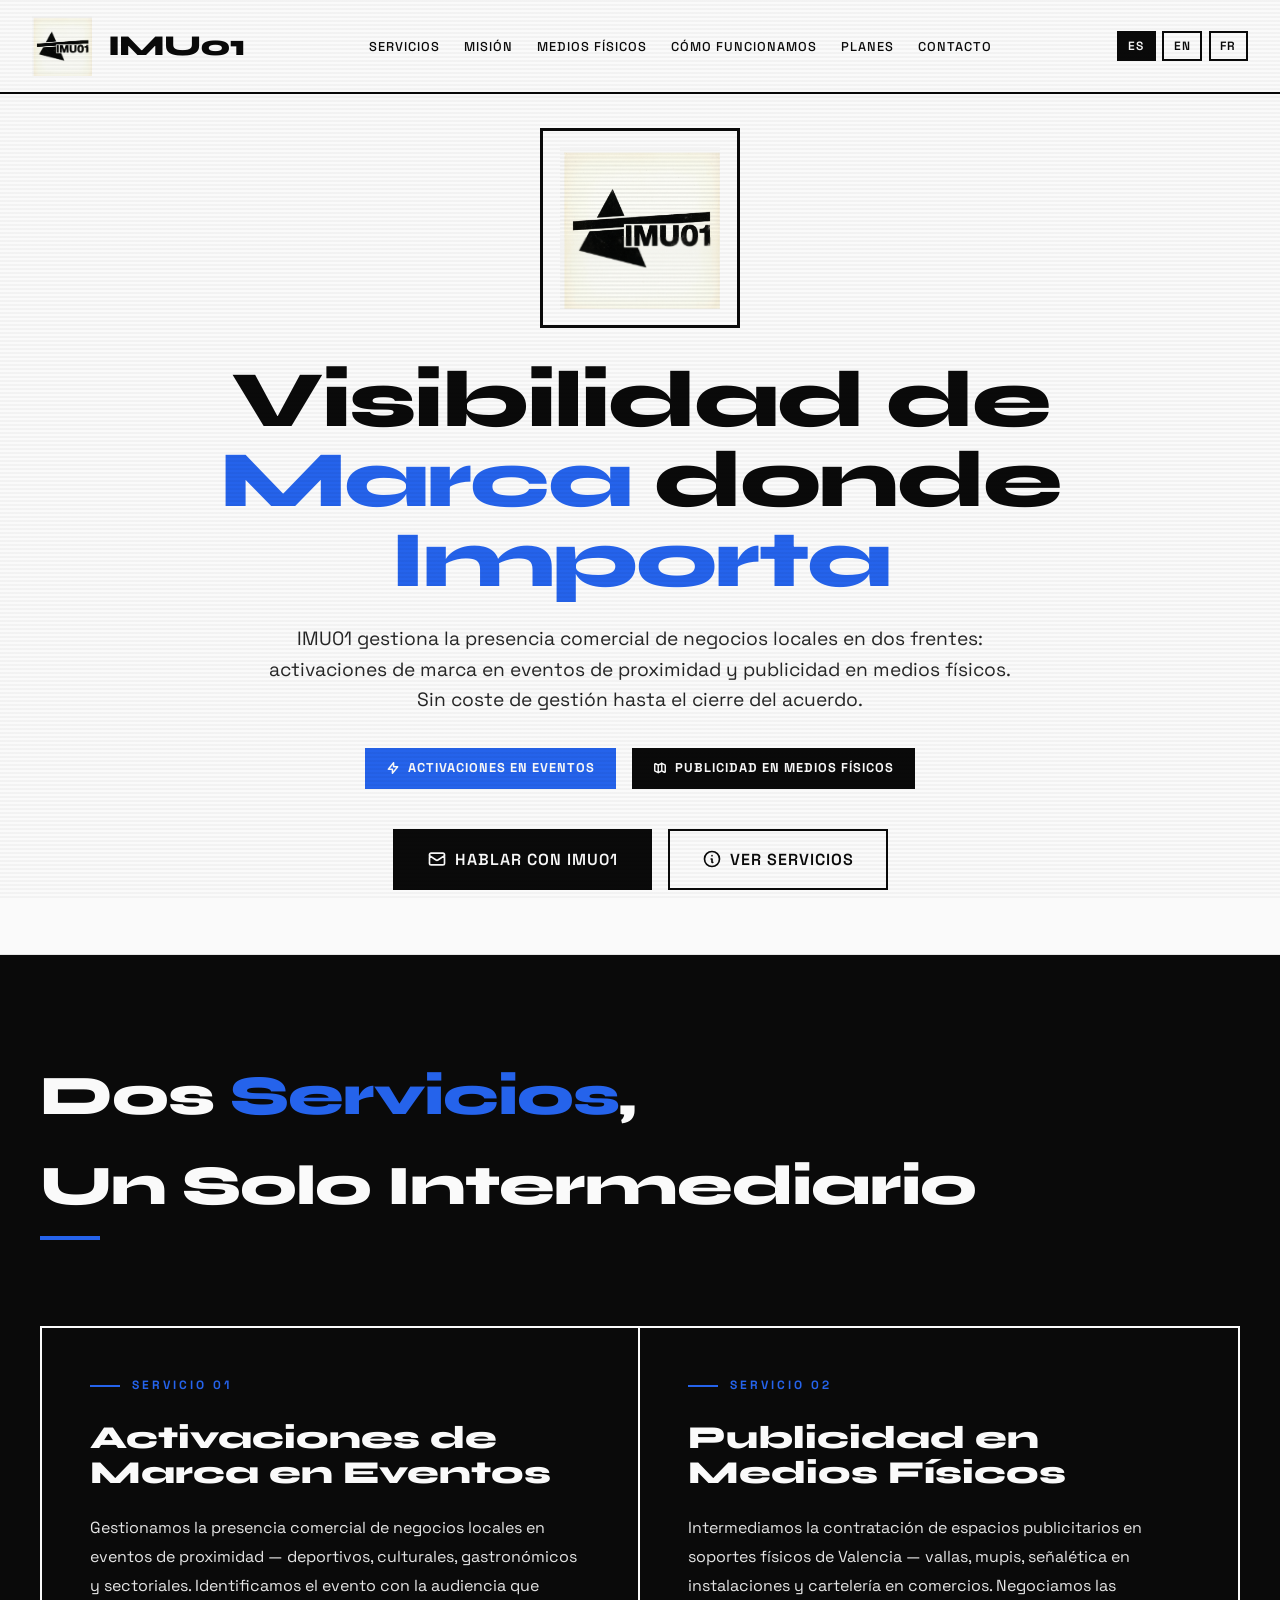
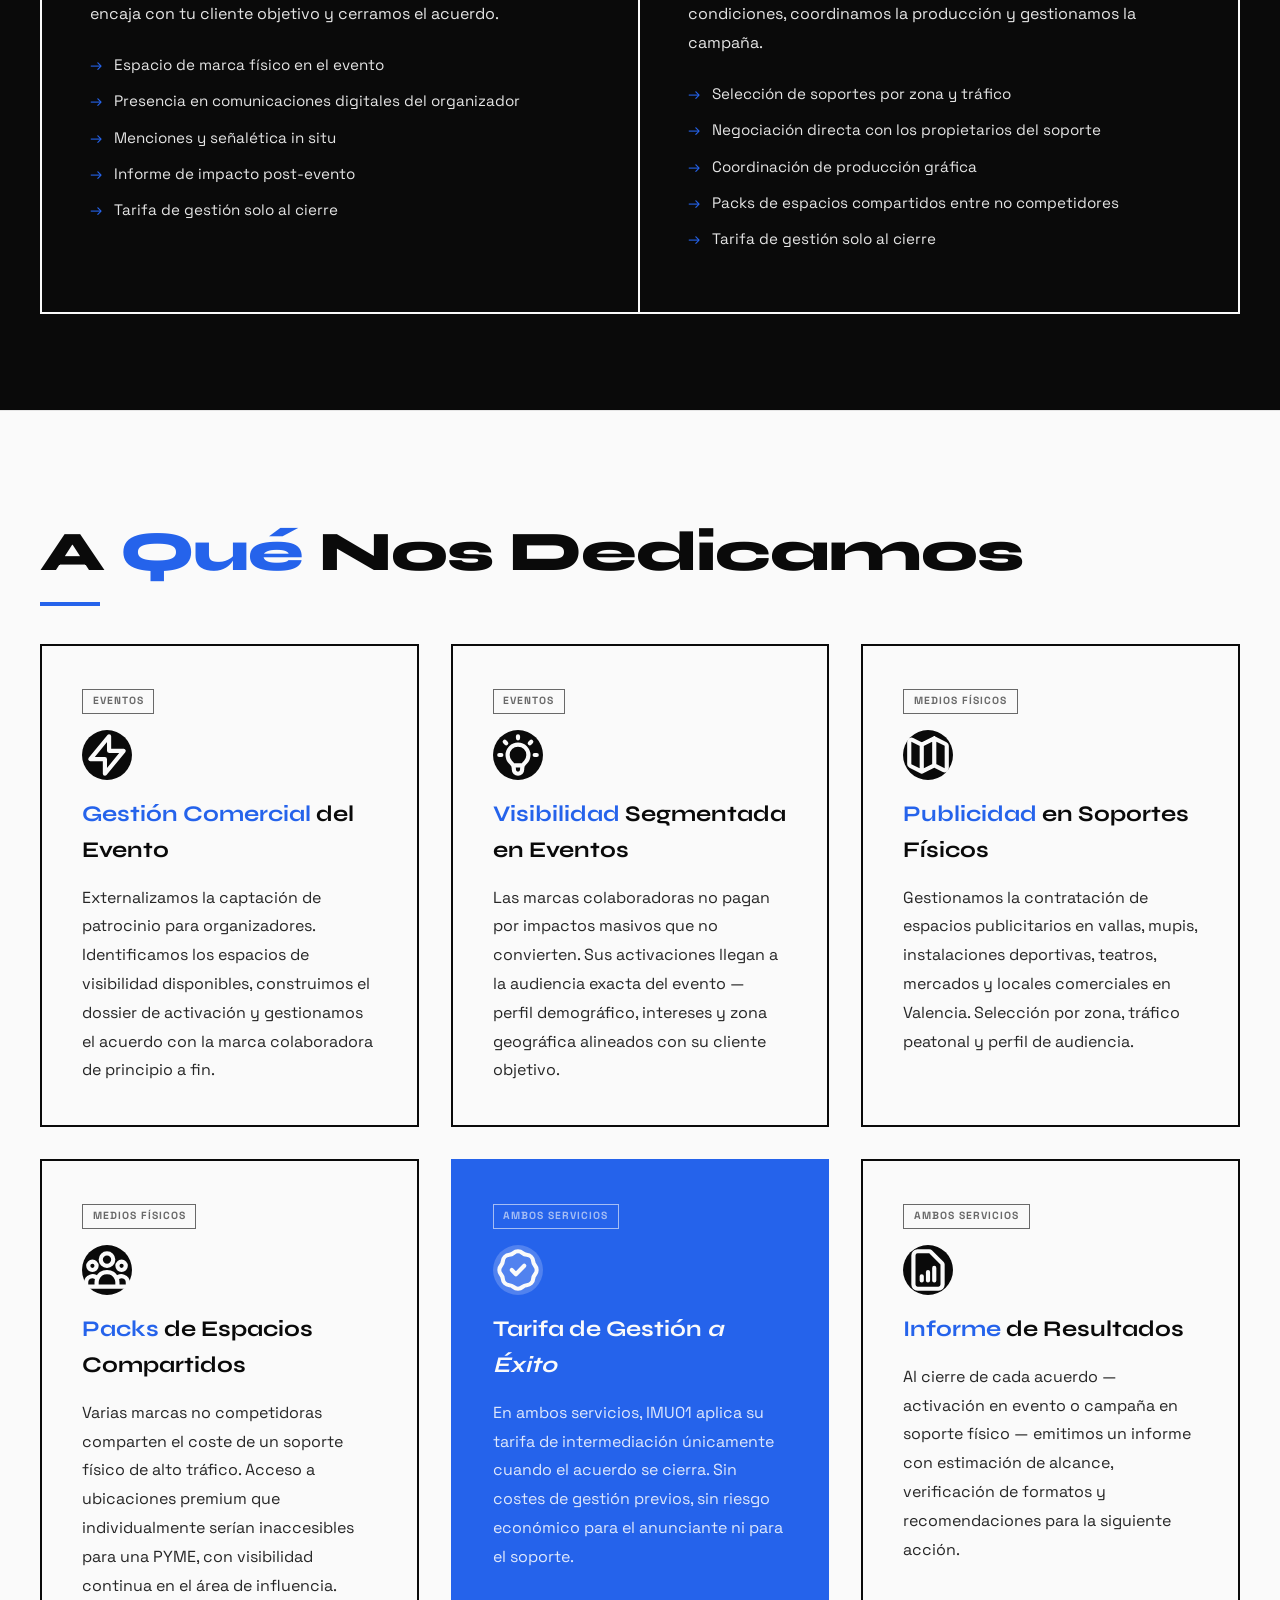
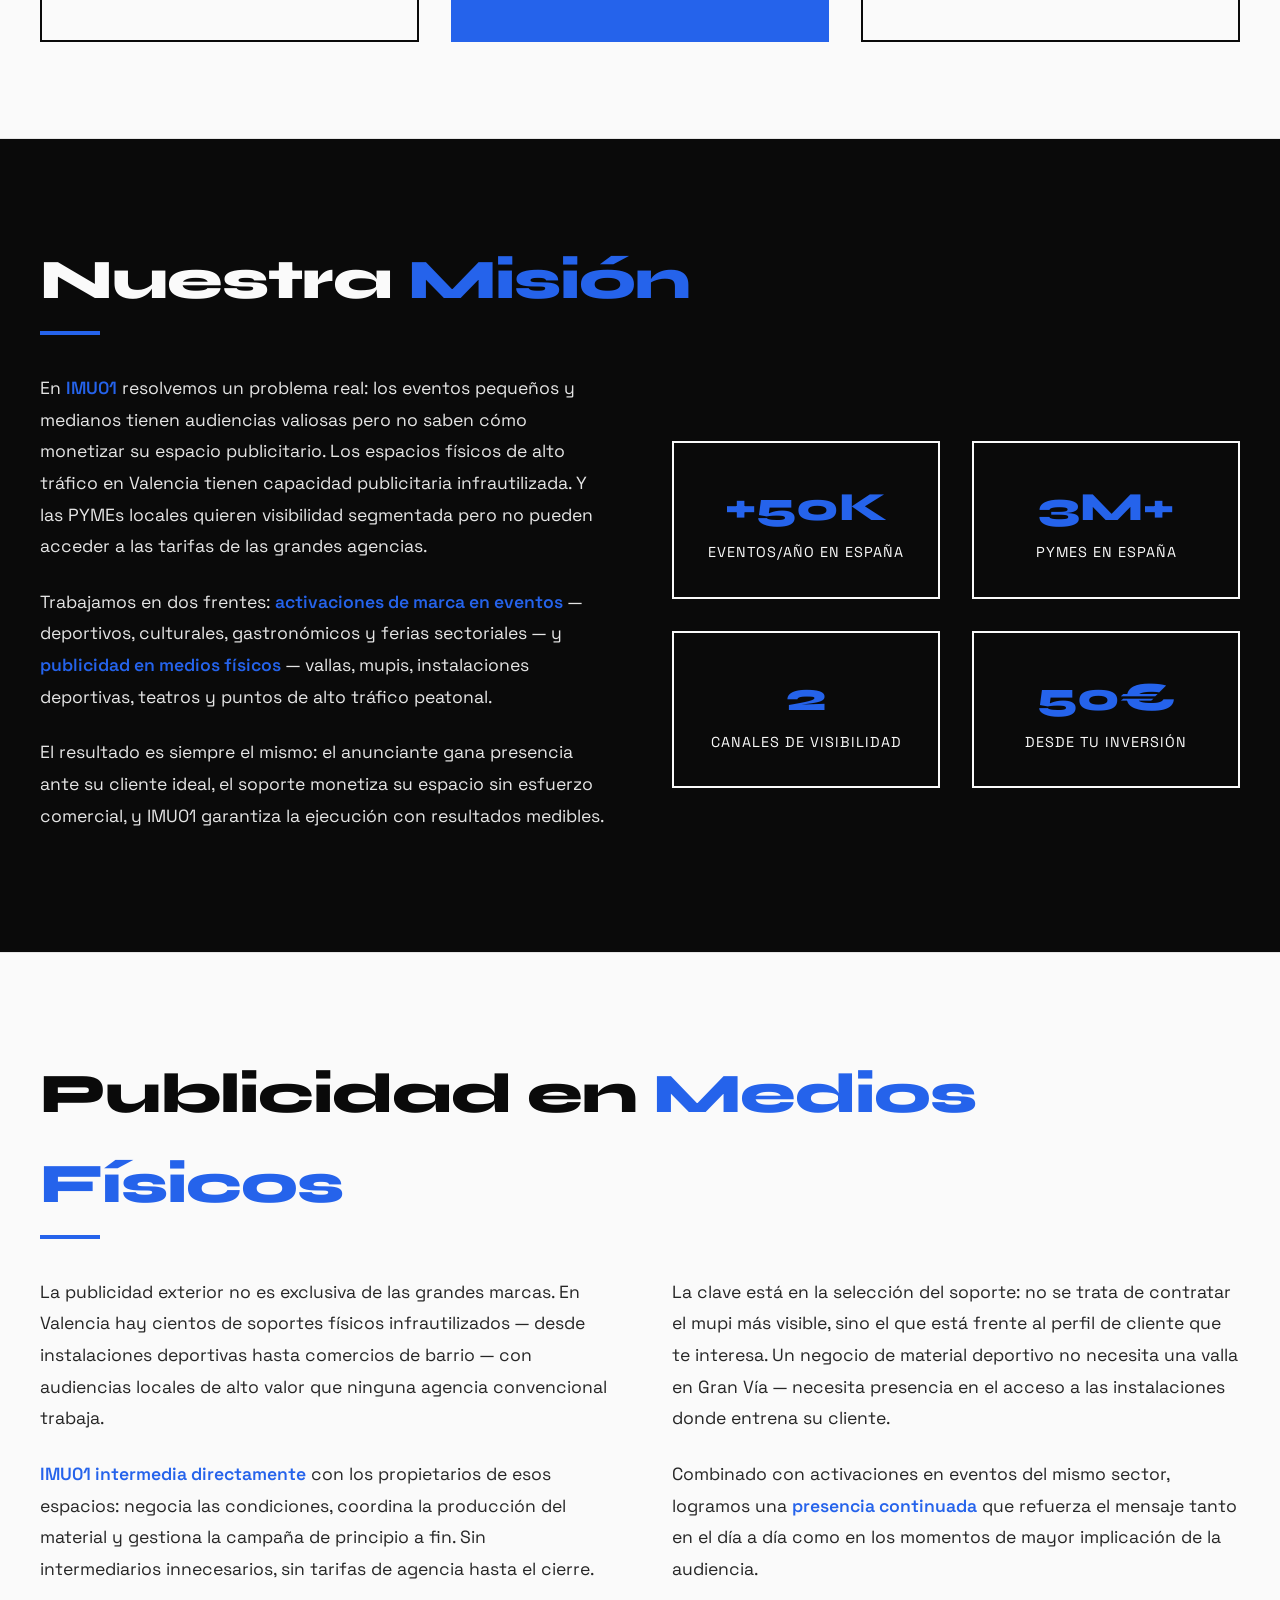
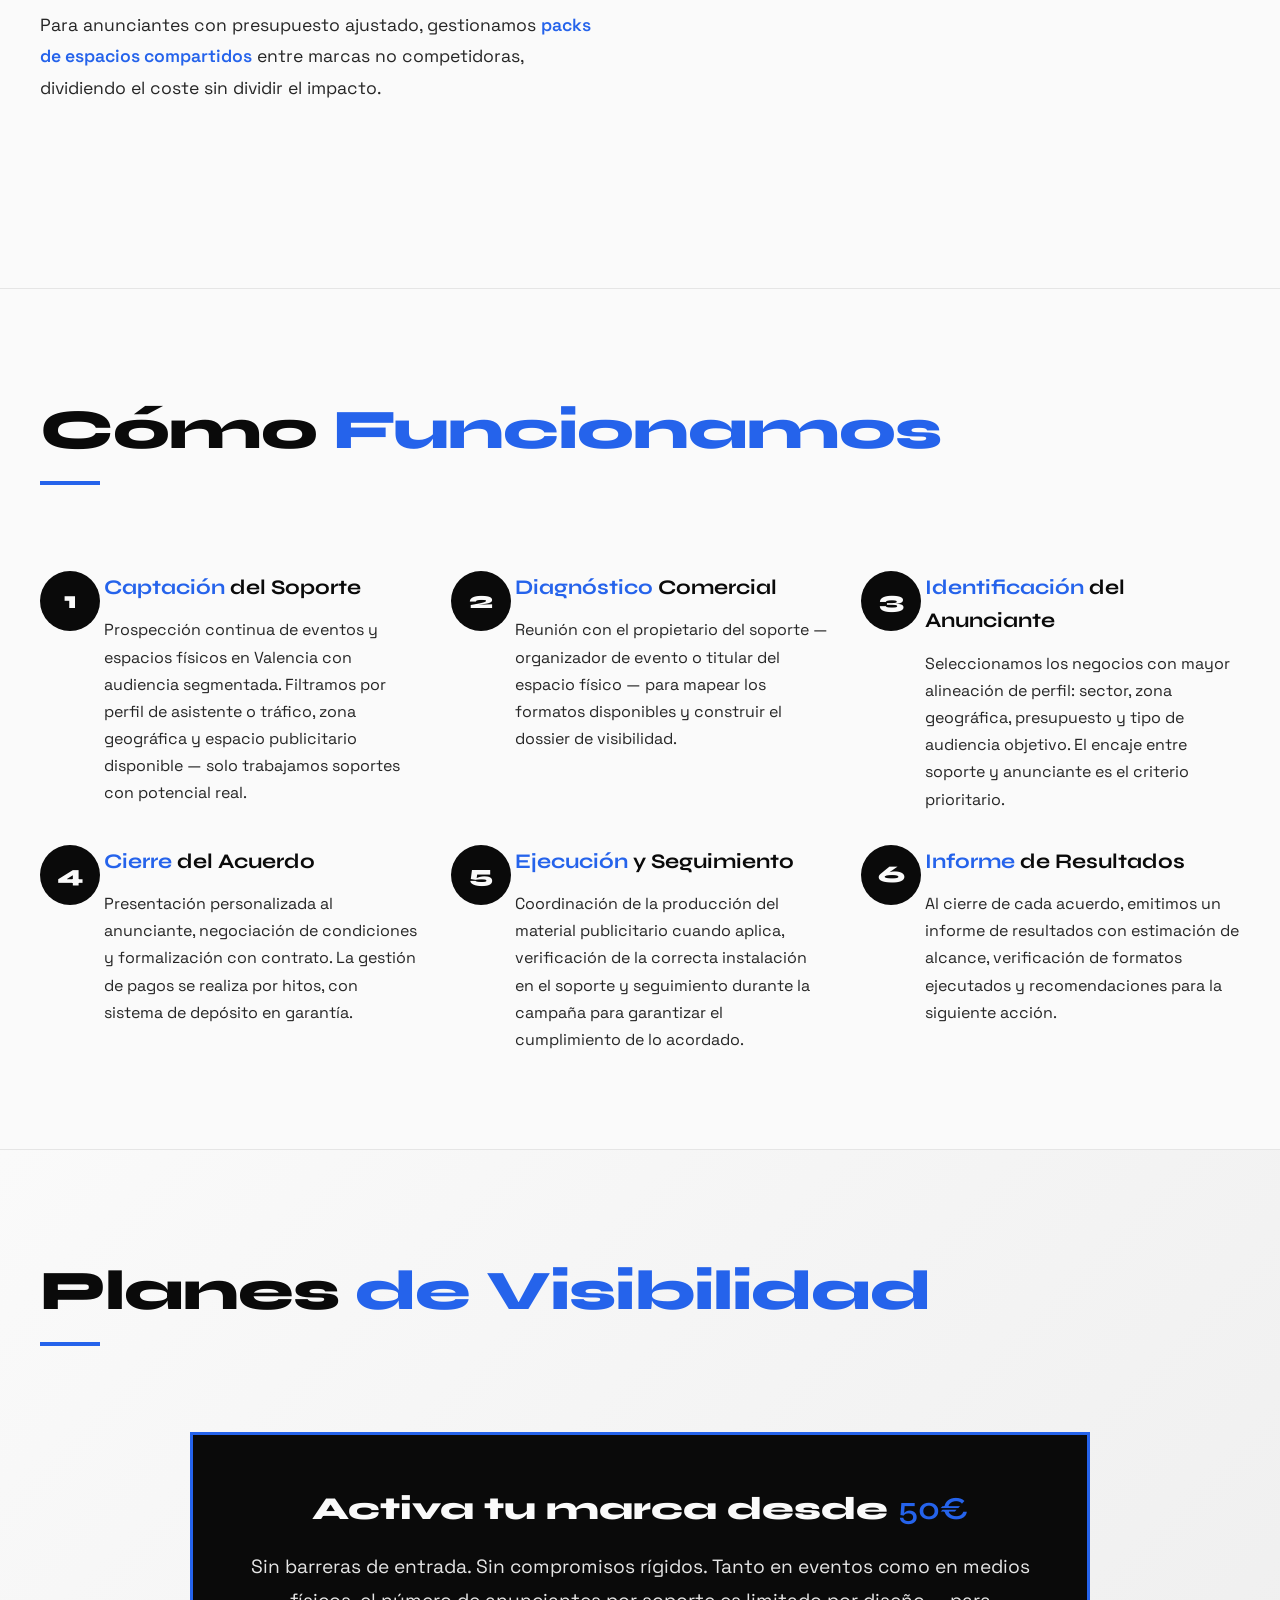
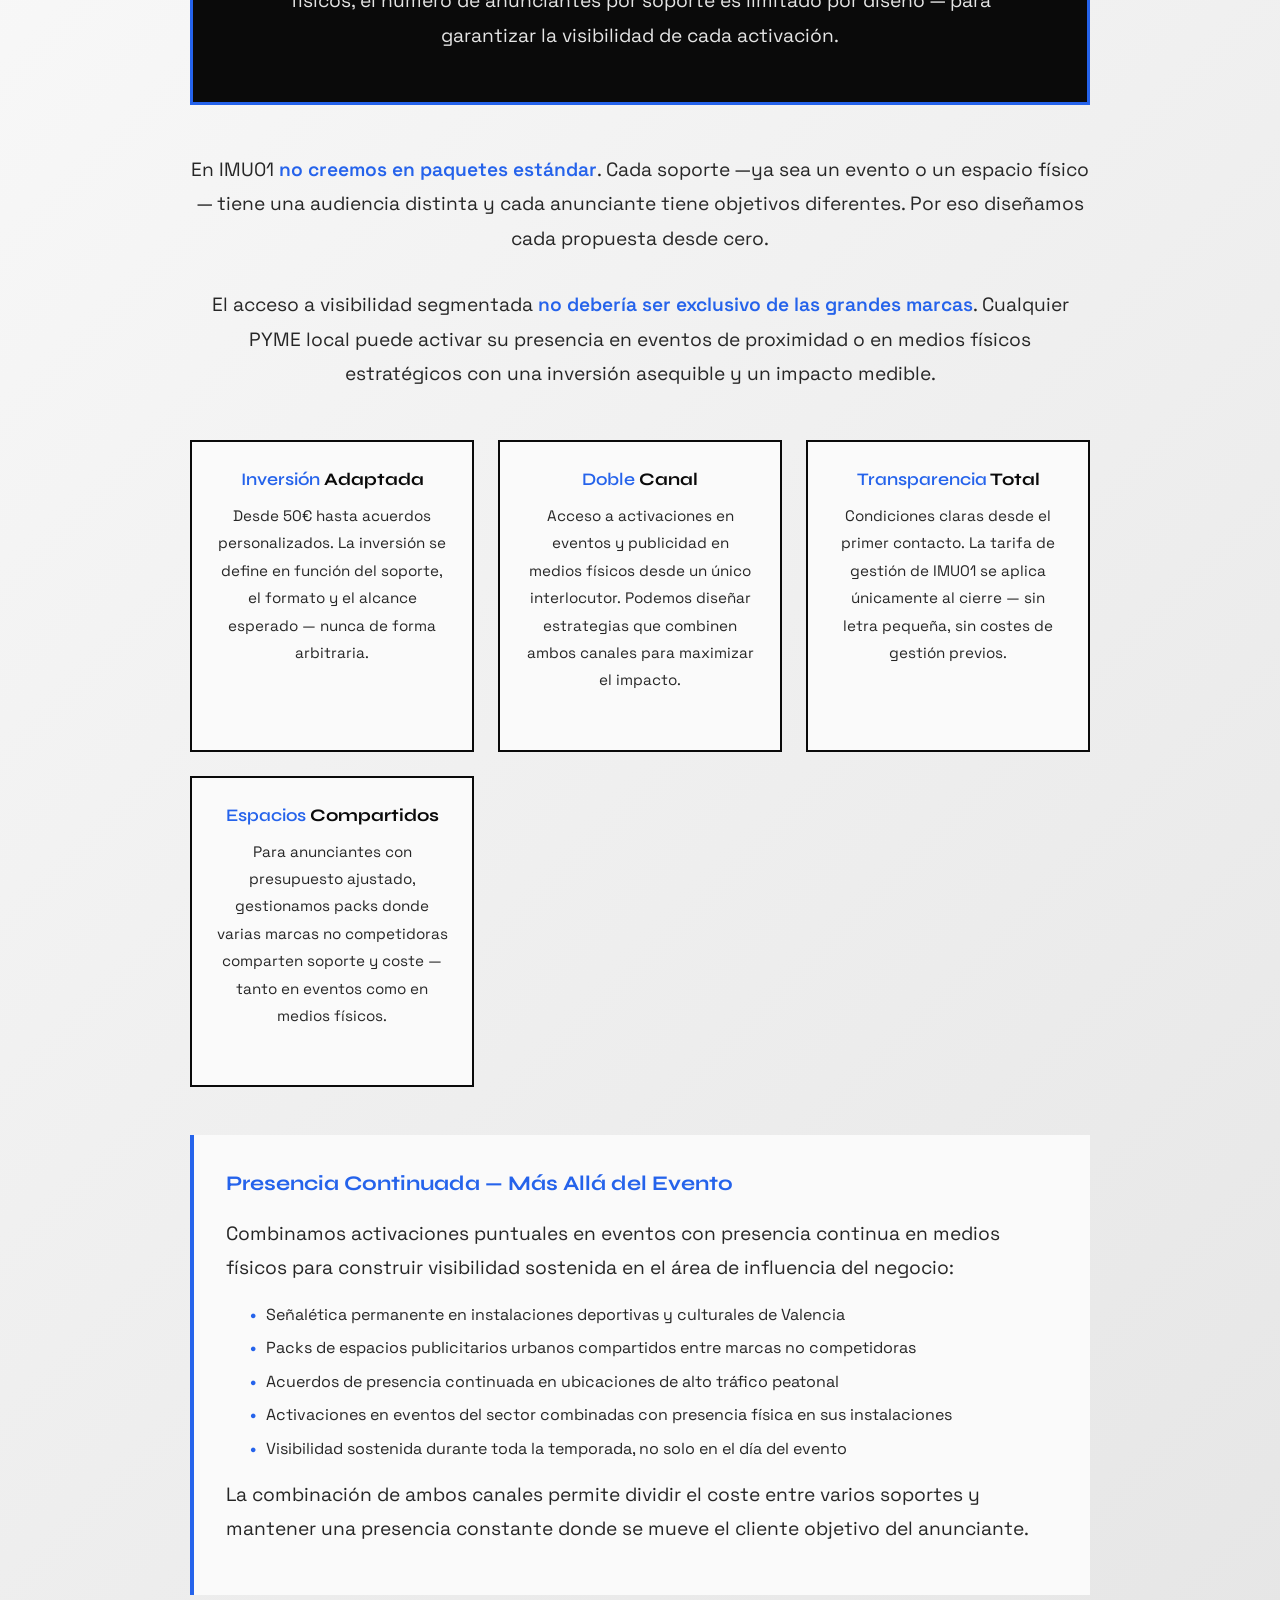
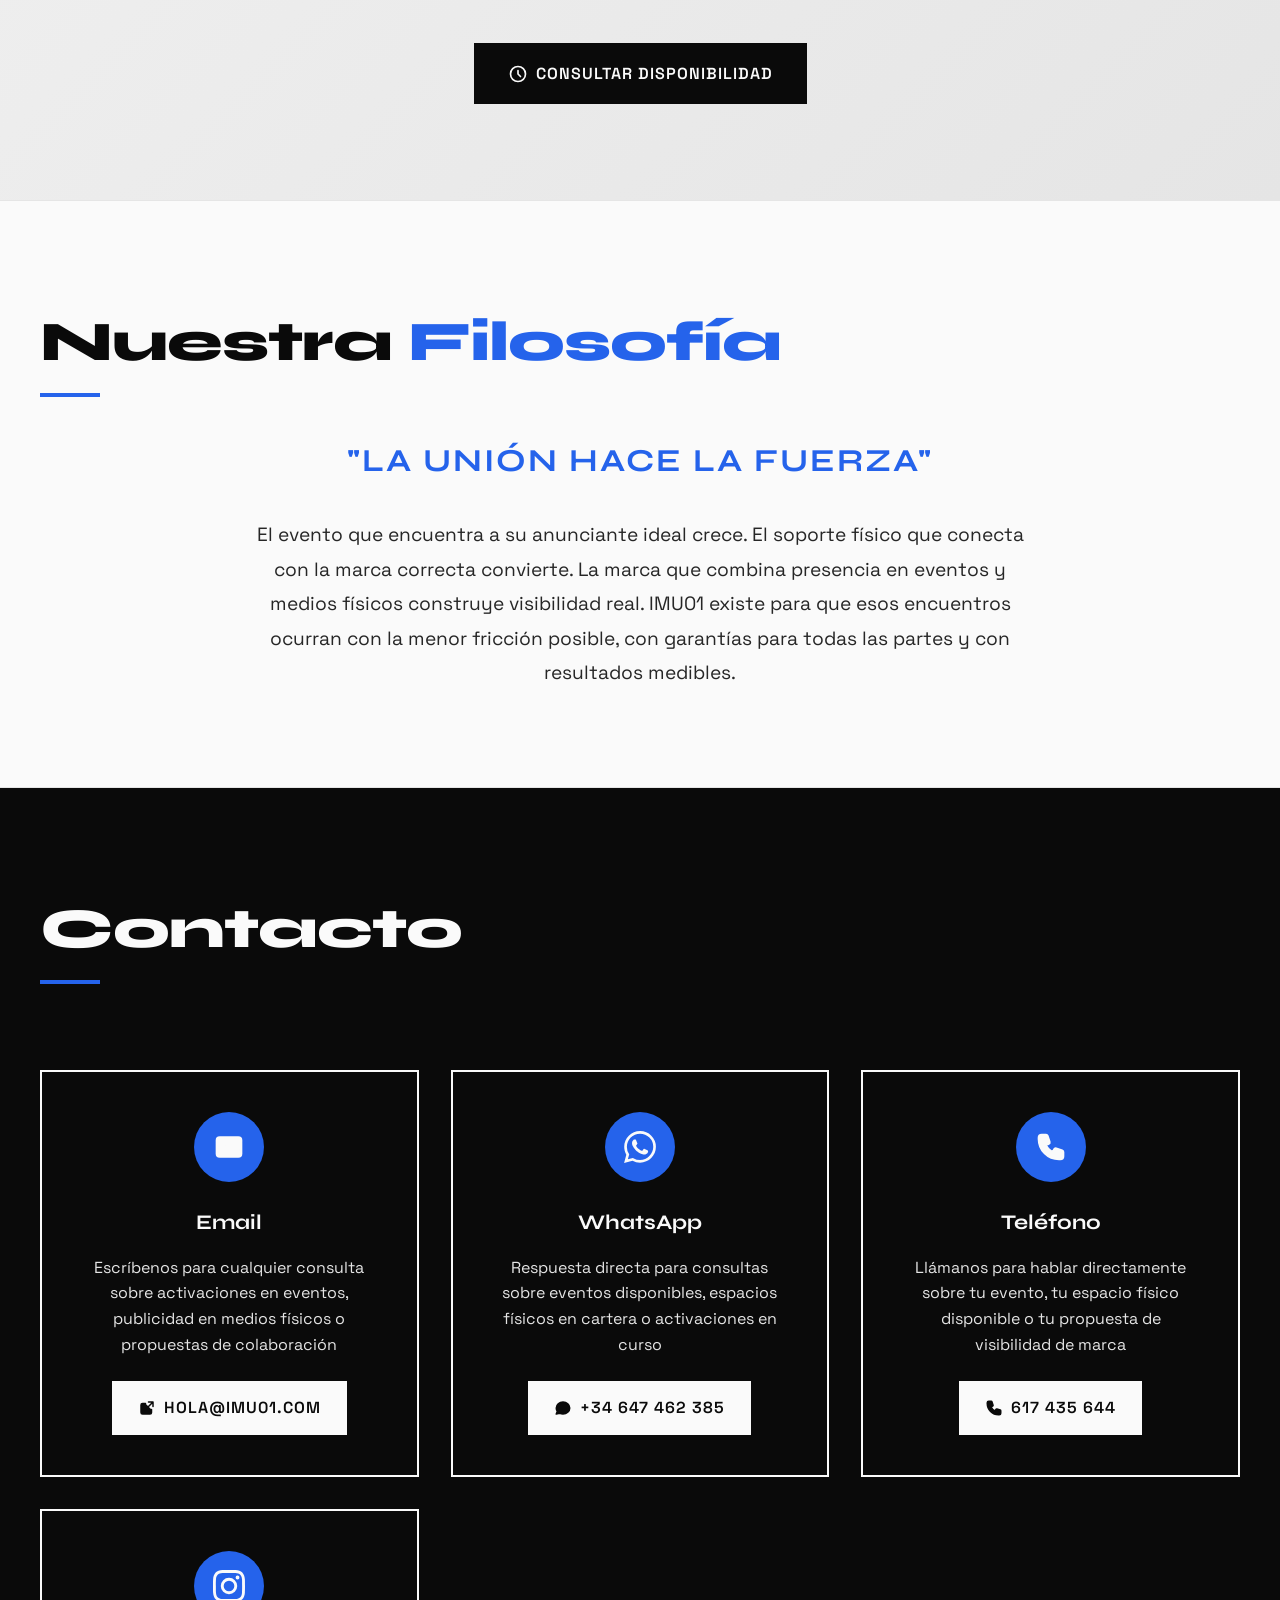
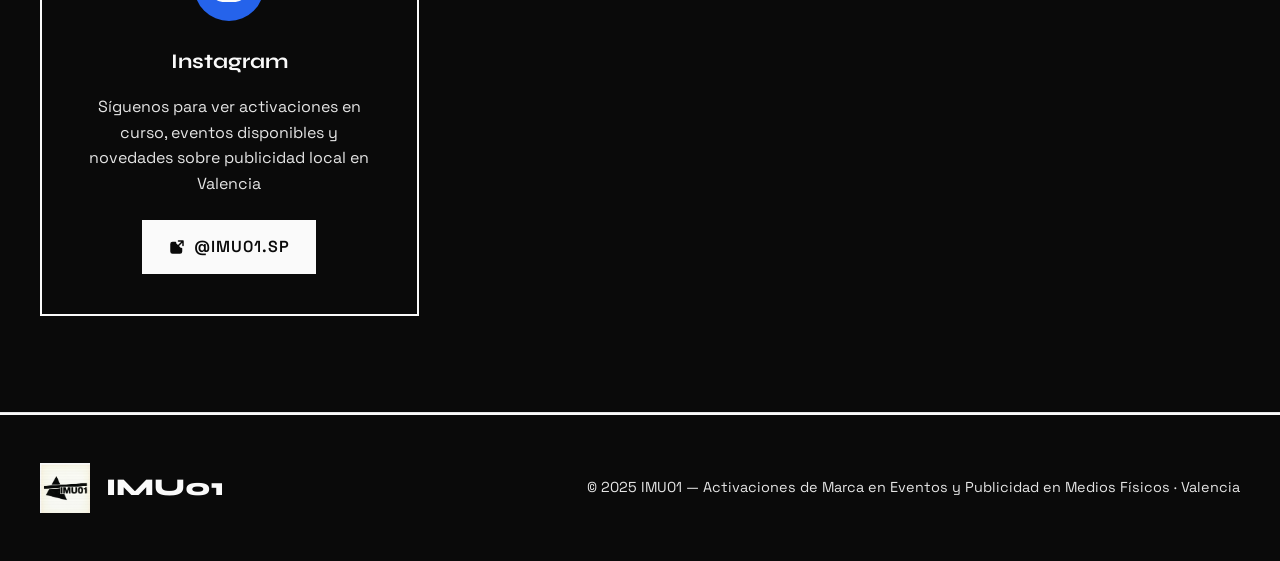
==== commit f0bdb75b: "Update index.html" ====
--- a/index.html
+++ b/index.html
@@ -3,58 +3,41 @@
 <head>
     <meta charset="UTF-8">
     <meta name="viewport" content="width=device-width, initial-scale=1.0">
-
-    <!-- ══════════════════════════════════════════════════════════
-         SEO PRIMARY TAGS
-    ══════════════════════════════════════════════════════════ -->
-    <title>IMU01 — Gestión de Activaciones de Marca en Eventos | Valencia</title>
-    <meta name="description" content="IMU01 conecta organizadores de eventos con marcas colaboradoras locales en Valencia. Gestión integral de activaciones de marca, espacios de visibilidad y acuerdos de patrocinio para PYMEs. Sin costes de gestión hasta el cierre.">
-    <meta name="keywords" content="patrocinio eventos Valencia, sponsorship PYMEs Valencia, activación de marca eventos, intermediación patrocinio, espacios publicitarios eventos Valencia, colaboración marcas eventos deportivos, patrocinio eventos pequeños">
+    <link rel="icon" type="image/x-icon" href="/favicon.ico">
+
+    <title>IMU01 — Activaciones de Marca y Publicidad Exterior en Valencia</title>
+    <meta name="description" content="IMU01 conecta negocios con eventos locales y espacios publicitarios físicos en Valencia. Gestión integral de activaciones de marca y publicidad exterior para PYMEs. Sin costes de gestión hasta el cierre.">
+    <meta name="keywords" content="patrocinio eventos Valencia, publicidad exterior Valencia, vallas publicitarias Valencia, sponsorship PYMEs Valencia, activación de marca eventos, intermediación patrocinio, espacios publicitarios físicos Valencia, publicidad mupis Valencia">
     <meta name="author" content="IMU01">
     <meta name="robots" content="index, follow">
     <link rel="canonical" href="https://imu01.com/">
 
-    <!-- ══════════════════════════════════════════════════════════
-         HREFLANG — MULTILINGUAL SEO
-    ══════════════════════════════════════════════════════════ -->
     <link rel="alternate" hreflang="es" href="https://imu01.com/">
     <link rel="alternate" hreflang="en" href="https://imu01.com/?lang=en">
     <link rel="alternate" hreflang="fr" href="https://imu01.com/?lang=fr">
     <link rel="alternate" hreflang="x-default" href="https://imu01.com/">
 
-    <!-- ══════════════════════════════════════════════════════════
-         OPEN GRAPH — SOCIAL SHARING
-    ══════════════════════════════════════════════════════════ -->
     <meta property="og:type" content="website">
     <meta property="og:url" content="https://imu01.com/">
-    <meta property="og:title" content="IMU01 — Gestión de Activaciones de Marca en Eventos">
-    <meta property="og:description" content="Conectamos organizadores de eventos con marcas colaboradoras locales en Valencia. Activaciones de marca, espacios de visibilidad segmentada y acuerdos de patrocinio adaptados a PYMEs.">
+    <meta property="og:title" content="IMU01 — Activaciones de Marca y Publicidad Exterior en Valencia">
+    <meta property="og:description" content="Conectamos negocios con eventos locales y espacios publicitarios físicos en Valencia. Activaciones de marca, publicidad exterior y acuerdos de patrocinio adaptados a PYMEs.">
     <meta property="og:image" content="https://imu01.com/logo.png">
     <meta property="og:locale" content="es_ES">
-    <meta property="og:locale:alternate" content="en_GB">
-    <meta property="og:locale:alternate" content="fr_FR">
     <meta property="og:site_name" content="IMU01">
 
-    <!-- ══════════════════════════════════════════════════════════
-         TWITTER CARD
-    ══════════════════════════════════════════════════════════ -->
     <meta name="twitter:card" content="summary_large_image">
-    <meta name="twitter:title" content="IMU01 — Gestión de Activaciones de Marca en Eventos">
-    <meta name="twitter:description" content="Conectamos organizadores de eventos con marcas colaboradoras locales en Valencia. Sin costes de gestión hasta el cierre del acuerdo.">
+    <meta name="twitter:title" content="IMU01 — Activaciones de Marca y Publicidad Exterior en Valencia">
+    <meta name="twitter:description" content="Conectamos negocios locales con eventos y espacios publicitarios físicos en Valencia. Sin costes de gestión hasta el cierre del acuerdo.">
     <meta name="twitter:image" content="https://imu01.com/logo.png">
 
-    <!-- ══════════════════════════════════════════════════════════
-         STRUCTURED DATA — LOCAL BUSINESS (JSON-LD)
-    ══════════════════════════════════════════════════════════ -->
     <script type="application/ld+json">
     {
       "@context": "https://schema.org",
       "@type": "LocalBusiness",
       "name": "IMU01",
-      "description": "Empresa de intermediación especializada en la gestión de activaciones de marca en eventos. Conectamos organizadores de eventos con marcas colaboradoras locales en Valencia.",
+      "description": "Empresa de intermediación especializada en activaciones de marca en eventos y gestión de publicidad en medios físicos. Conectamos negocios locales con eventos y espacios publicitarios en Valencia.",
       "url": "https://imu01.com",
       "logo": "https://imu01.com/logo.png",
-      "image": "https://imu01.com/logo.png",
       "telephone": "+34617435644",
       "email": "hola@imu01.com",
       "address": {
@@ -65,85 +48,27 @@
       },
       "areaServed": {
         "@type": "GeoCircle",
-        "geoMidpoint": {
-          "@type": "GeoCoordinates",
-          "latitude": 39.4699,
-          "longitude": -0.3763
-        },
+        "geoMidpoint": {"@type": "GeoCoordinates", "latitude": 39.4699, "longitude": -0.3763},
         "geoRadius": "50000"
       },
       "priceRange": "€",
-      "knowsLanguage": ["es", "en", "fr"],
-      "sameAs": [],
-      "hasOfferCatalog": {
-        "@type": "OfferCatalog",
-        "name": "Planes de Activación de Marca",
-        "itemListElement": [
-          {
-            "@type": "Offer",
-            "name": "Plan Micro",
-            "description": "Espacio de activación de marca en evento de proximidad. Visibilidad segmentada desde 50€.",
-            "priceCurrency": "EUR",
-            "price": "50"
-          },
-          {
-            "@type": "Offer",
-            "name": "Plan Negociable",
-            "description": "Acuerdo de activación de marca personalizado para marcas colaboradoras con necesidades específicas.",
-            "priceCurrency": "EUR"
-          }
-        ]
-      }
+      "knowsLanguage": ["es", "en", "fr"]
     }
     </script>
 
-    <!-- ══════════════════════════════════════════════════════════
-         STRUCTURED DATA — FAQ (JSON-LD)
-    ══════════════════════════════════════════════════════════ -->
     <script type="application/ld+json">
     {
       "@context": "https://schema.org",
       "@type": "FAQPage",
       "mainEntity": [
-        {
-          "@type": "Question",
-          "name": "¿Cuánto cuesta patrocinar un evento a través de IMU01?",
-          "acceptedAnswer": {
-            "@type": "Answer",
-            "text": "Las activaciones de marca comienzan desde 50€. IMU01 no aplica ninguna tarifa de gestión hasta que se cierra el acuerdo, por lo que el riesgo económico para la marca colaboradora es cero desde el inicio."
-          }
-        },
-        {
-          "@type": "Question",
-          "name": "¿Qué tipo de visibilidad obtiene una marca en un evento?",
-          "acceptedAnswer": {
-            "@type": "Answer",
-            "text": "Los espacios de activación incluyen: espacio de marca físico en el evento, presencia en comunicaciones digitales del organizador, menciones en redes sociales, señalética in situ y, según el plan, material de producción gestionado por IMU01."
-          }
-        },
-        {
-          "@type": "Question",
-          "name": "¿Cómo funciona el modelo de intermediación de IMU01?",
-          "acceptedAnswer": {
-            "@type": "Answer",
-            "text": "IMU01 actúa como intermediario especializado entre el organizador del evento y la marca colaboradora. Gestiona la captación del evento, el análisis de la audiencia, la propuesta de activación, la negociación de condiciones y el seguimiento post-evento con informe de impacto."
-          }
-        },
-        {
-          "@type": "Question",
-          "name": "¿Con qué tipo de eventos trabaja IMU01 en Valencia?",
-          "acceptedAnswer": {
-            "@type": "Answer",
-            "text": "IMU01 trabaja con todo tipo de eventos de proximidad en Valencia: deportivos, culturales, gastronómicos, ferias sectoriales y eventos de asociaciones. El criterio clave es que el evento tenga una audiencia segmentada alineada con el perfil de cliente de la marca colaboradora."
-          }
-        }
+        {"@type":"Question","name":"¿Cuánto cuesta patrocinar un evento a través de IMU01?","acceptedAnswer":{"@type":"Answer","text":"Las activaciones de marca comienzan desde 50€. IMU01 no aplica ninguna tarifa de gestión hasta que se cierra el acuerdo."}},
+        {"@type":"Question","name":"¿Qué tipo de publicidad exterior gestiona IMU01?","acceptedAnswer":{"@type":"Answer","text":"IMU01 gestiona espacios publicitarios físicos en Valencia: vallas, mupis, señalética en instalaciones deportivas y culturales, cartelería en comercios y packs de espacios compartidos entre marcas no competidoras."}},
+        {"@type":"Question","name":"¿Cómo funciona el modelo de intermediación de IMU01?","acceptedAnswer":{"@type":"Answer","text":"IMU01 actúa como intermediario entre el anunciante y el soporte — evento o espacio físico. Gestiona la identificación, propuesta, negociación y seguimiento post-campaña."}},
+        {"@type":"Question","name":"¿Con qué tipo de eventos y espacios trabaja IMU01 en Valencia?","acceptedAnswer":{"@type":"Answer","text":"IMU01 trabaja con eventos deportivos, culturales, gastronómicos y ferias sectoriales, y con espacios físicos de alto tráfico: instalaciones deportivas, teatros, mercados, locales comerciales y mobiliario urbano en Valencia."}}
       ]
     }
     </script>
 
-    <!-- ══════════════════════════════════════════════════════════
-         PERFORMANCE
-    ══════════════════════════════════════════════════════════ -->
     <link rel="preconnect" href="https://fonts.googleapis.com">
     <link rel="preconnect" href="https://fonts.gstatic.com" crossorigin>
     <link href="https://fonts.googleapis.com/css2?family=Space+Grotesk:wght@300;400;500;600;700&family=Syne:wght@400;500;600;700;800&display=swap" rel="stylesheet">
@@ -157,892 +82,224 @@
             --gray: #e5e5e5;
             --gray-dark: #262626;
         }
-
-        * {
-            margin: 0;
-            padding: 0;
-            box-sizing: border-box;
+        * { margin: 0; padding: 0; box-sizing: border-box; }
+        html { scroll-behavior: smooth; }
+        body { font-family: 'Space Grotesk', sans-serif; background-color: var(--white); color: var(--black); line-height: 1.6; overflow-x: hidden; }
+
+        .retro-pattern {
+            background-image: repeating-linear-gradient(0deg, transparent, transparent 2px, var(--black) 2px, var(--black) 4px);
+            opacity: 0.03; position: fixed; top: 0; left: 0; width: 100%; height: 100%; pointer-events: none; z-index: 1000;
         }
 
-        html {
-            scroll-behavior: smooth;
-        }
-
-        body {
-            font-family: 'Space Grotesk', sans-serif;
-            background-color: var(--white);
-            color: var(--black);
-            line-height: 1.6;
-            overflow-x: hidden;
-        }
-
-        .retro-pattern {
-            background-image: 
-                repeating-linear-gradient(
-                    0deg,
-                    transparent,
-                    transparent 2px,
-                    var(--black) 2px,
-                    var(--black) 4px
-                );
-            opacity: 0.03;
-            position: fixed;
-            top: 0;
-            left: 0;
-            width: 100%;
-            height: 100%;
-            pointer-events: none;
-            z-index: 1000;
-        }
-
-        header {
-            position: fixed;
-            top: 0;
-            left: 0;
-            width: 100%;
-            background: var(--white);
-            border-bottom: 2px solid var(--black);
-            z-index: 100;
-            padding: 1rem 2rem;
-        }
-
-        .header-content {
-            max-width: 1400px;
-            margin: 0 auto;
-            display: flex;
-            justify-content: space-between;
-            align-items: center;
-        }
-
-        .logo {
-            display: flex;
-            align-items: center;
-            gap: 1rem;
-        }
-
-        .logo img {
-            width: 60px;
-            height: 60px;
-            object-fit: contain;
-        }
-
-        .logo-text {
-            font-family: 'Syne', sans-serif;
-            font-size: 1.8rem;
-            font-weight: 800;
-            letter-spacing: -1px;
-        }
-
-        nav ul {
-            display: flex;
-            list-style: none;
-            gap: 2rem;
-        }
-
-        nav a {
-            text-decoration: none;
-            color: var(--black);
-            font-weight: 500;
-            text-transform: uppercase;
-            letter-spacing: 1px;
-            font-size: 0.9rem;
-            transition: color 0.3s ease;
-        }
-
-        nav a:hover {
-            color: var(--blue);
-        }
-
-        .mobile-menu {
-            display: none;
-            flex-direction: column;
-            gap: 5px;
-            cursor: pointer;
-        }
-
-        .mobile-menu span {
-            width: 25px;
-            height: 3px;
-            background: var(--black);
-        }
-
-        .hero {
-            min-height: 100vh;
-            display: flex;
-            align-items: center;
-            justify-content: center;
-            padding: 8rem 2rem 4rem;
-            position: relative;
-            background: var(--white);
-        }
-
-        .hero-content {
-            max-width: 1200px;
-            text-align: center;
-        }
-
-        .hero-logo {
-            width: 200px;
-            height: 200px;
-            margin: 0 auto 2rem;
-            border: 3px solid var(--black);
-            padding: 1rem;
-            background: var(--white);
-        }
-
-        .hero-logo img {
-            width: 100%;
-            height: 100%;
-            object-fit: contain;
-        }
-
-        .hero h1 {
-            font-family: 'Syne', sans-serif;
-            font-size: clamp(2.5rem, 8vw, 5rem);
-            font-weight: 800;
-            line-height: 1;
-            margin-bottom: 1.5rem;
-            letter-spacing: -2px;
-        }
-
-        .hero h1 .blue {
-            color: var(--blue);
-        }
-
-        .hero p {
-            font-size: 1.2rem;
-            max-width: 700px;
-            margin: 0 auto 2rem;
-            color: var(--gray-dark);
-        }
-
-        .cta-buttons {
-            display: flex;
-            gap: 1rem;
-            justify-content: center;
-            flex-wrap: wrap;
-        }
-
-        .btn {
-            display: inline-flex;
-            align-items: center;
-            gap: 0.5rem;
-            padding: 1rem 2rem;
-            font-family: 'Space Grotesk', sans-serif;
-            font-weight: 600;
-            text-transform: uppercase;
-            letter-spacing: 1px;
-            text-decoration: none;
-            border: 2px solid var(--black);
-            transition: all 0.3s ease;
-            cursor: pointer;
-        }
-
-        .btn-primary {
-            background: var(--black);
-            color: var(--white);
-        }
-
-        .btn-primary:hover {
-            background: var(--blue);
-            border-color: var(--blue);
-        }
-
-        .btn-secondary {
-            background: var(--white);
-            color: var(--black);
-        }
-
-        .btn-secondary:hover {
-            background: var(--black);
-            color: var(--white);
-        }
-
-        .btn-icon {
-            width: 20px;
-            height: 20px;
-        }
-
-        section {
-            padding: 6rem 2rem;
-            border-bottom: 1px solid var(--gray);
-        }
-
-        .section-container {
-            max-width: 1200px;
-            margin: 0 auto;
-        }
-
-        .section-title {
-            font-family: 'Syne', sans-serif;
-            font-size: clamp(2rem, 5vw, 3.5rem);
-            font-weight: 800;
-            margin-bottom: 3rem;
-            letter-spacing: -1px;
-            position: relative;
-            display: inline-block;
-        }
-
-        .section-title::after {
-            content: '';
-            position: absolute;
-            bottom: -10px;
-            left: 0;
-            width: 60px;
-            height: 4px;
-            background: var(--blue);
-        }
-
-        .section-title .blue {
-            color: var(--blue);
-        }
-
-        .about-grid {
-            display: grid;
-            grid-template-columns: repeat(auto-fit, minmax(300px, 1fr));
-            gap: 3rem;
-        }
-
-        .about-card {
-            border: 2px solid var(--black);
-            padding: 2.5rem;
-            background: var(--white);
-            transition: transform 0.3s ease, box-shadow 0.3s ease;
-        }
-
-        .about-card:hover {
-            transform: translateY(-5px);
-            box-shadow: 8px 8px 0 var(--black);
-        }
-
-        .about-card h3 {
-            font-family: 'Syne', sans-serif;
-            font-size: 1.5rem;
-            font-weight: 700;
-            margin-bottom: 1rem;
-            display: flex;
-            align-items: center;
-            gap: 0.75rem;
-        }
-
-        .about-card h3 .blue {
-            color: var(--blue);
-        }
-
-        .about-card p {
-            color: var(--gray-dark);
-            line-height: 1.8;
-        }
-
-        .about-card .icon {
-            width: 50px;
-            height: 50px;
-            background: var(--black);
-            border-radius: 50%;
-            display: flex;
-            align-items: center;
-            justify-content: center;
-            color: var(--white);
-            font-size: 1.5rem;
-        }
-
-        .mission {
-            background: var(--black);
-            color: var(--white);
-        }
-
-        .mission .section-title {
-            color: var(--white);
-        }
-
-        .mission-content {
-            display: grid;
-            grid-template-columns: 1fr 1fr;
-            gap: 4rem;
-            align-items: center;
-        }
-
-        .mission-text p {
-            font-size: 1.1rem;
-            line-height: 1.8;
-            margin-bottom: 1.5rem;
-            color: var(--gray);
-        }
-
-        .mission-text .highlight {
-            color: var(--blue);
-            font-weight: 600;
-        }
-
-        .mission-stats {
-            display: grid;
-            grid-template-columns: repeat(2, 1fr);
-            gap: 2rem;
-        }
-
-        .stat-card {
-            border: 2px solid var(--white);
-            padding: 2rem;
-            text-align: center;
-        }
-
-        .stat-number {
-            font-family: 'Syne', sans-serif;
-            font-size: 2.5rem;
-            font-weight: 800;
-            color: var(--blue);
-            display: block;
-        }
-
-        .stat-label {
-            font-size: 0.9rem;
-            text-transform: uppercase;
-            letter-spacing: 1px;
-            margin-top: 0.5rem;
-        }
-
-        .steps {
-            display: grid;
-            grid-template-columns: repeat(auto-fit, minmax(280px, 1fr));
-            gap: 2rem;
-            margin-top: 3rem;
-        }
-
-        .step {
-            position: relative;
-            padding-left: 4rem;
-        }
-
-        .step-number {
-            position: absolute;
-            left: 0;
-            top: 0;
-            width: 60px;
-            height: 60px;
-            background: var(--black);
-            color: var(--white);
-            border-radius: 50%;
-            display: flex;
-            align-items: center;
-            justify-content: center;
-            font-family: 'Syne', sans-serif;
-            font-size: 1.5rem;
-            font-weight: 800;
-        }
-
-        .step h4 {
-            font-family: 'Syne', sans-serif;
-            font-size: 1.3rem;
-            font-weight: 700;
-            margin-bottom: 0.75rem;
-        }
-
-        .step h4 .blue {
-            color: var(--blue);
-        }
-
-        .step p {
-            color: var(--gray-dark);
-            line-height: 1.7;
-        }
-
-        .flexible-plans {
-            background: linear-gradient(135deg, var(--white) 0%, var(--gray) 100%);
-        }
-
-        .plans-content {
-            text-align: center;
-            max-width: 900px;
-            margin: 0 auto;
-        }
-
-        .plans-content p {
-            font-size: 1.2rem;
-            line-height: 1.8;
-            margin-bottom: 2rem;
-            color: var(--gray-dark);
-        }
-
-        .plans-content .blue {
-            color: var(--blue);
-            font-weight: 600;
-        }
-
-        .plan-highlight {
-            background: var(--black);
-            color: var(--white);
-            padding: 3rem;
-            margin: 3rem 0;
-            border: 3px solid var(--blue);
-        }
-
-        .plan-highlight h3 {
-            font-family: 'Syne', sans-serif;
-            font-size: 2rem;
-            font-weight: 800;
-            margin-bottom: 1rem;
-        }
-
-        .plan-highlight .blue {
-            color: var(--blue);
-        }
-
-        .plan-features {
-            display: grid;
-            grid-template-columns: repeat(auto-fit, minmax(250px, 1fr));
-            gap: 1.5rem;
-            margin: 3rem 0;
-        }
-
-        .plan-feature {
-            border: 2px solid var(--black);
-            padding: 1.5rem;
-            background: var(--white);
-        }
-
-        .plan-feature h4 {
-            font-family: 'Syne', sans-serif;
-            font-size: 1.1rem;
-            font-weight: 700;
-            margin-bottom: 0.5rem;
-        }
-
-        .plan-feature h4 .blue {
-            color: var(--blue);
-        }
-
-        .plan-feature p {
-            font-size: 0.95rem;
-            color: var(--gray-dark);
-        }
-
-        .plan-extra {
-            margin: 3rem 0;
-            padding: 2rem;
-            border-left: 4px solid var(--blue);
-            background: var(--white);
-            text-align: left;
-        }
-
-        .plan-extra h4 {
-            font-family: 'Syne', sans-serif;
-            font-size: 1.3rem;
-            font-weight: 700;
-            margin-bottom: 1rem;
-            color: var(--blue);
-        }
-
-        .plan-extra p {
-            color: var(--gray-dark);
-            line-height: 1.8;
-            margin-bottom: 1rem;
-        }
-
-        .plan-extra ul {
-            list-style: none;
-            padding-left: 1.5rem;
-        }
-
-        .plan-extra li {
-            position: relative;
-            padding-left: 1rem;
-            margin-bottom: 0.5rem;
-            color: var(--gray-dark);
-        }
-
-        .plan-extra li::before {
-            content: '•';
-            position: absolute;
-            left: 0;
-            color: var(--blue);
-            font-weight: bold;
-        }
-
-        .contact {
-            background: var(--black);
-            color: var(--white);
-        }
-
-        .contact .section-title {
-            color: var(--white);
-        }
-
-        .contact-grid {
-            display: grid;
-            grid-template-columns: repeat(auto-fit, minmax(300px, 1fr));
-            gap: 2rem;
-            margin-top: 3rem;
-        }
-
-        .contact-card {
-            border: 2px solid var(--white);
-            padding: 2.5rem;
-            text-align: center;
-            transition: all 0.3s ease;
-        }
-
-        .contact-card:hover {
-            background: var(--white);
-        }
-
-        .contact-card:hover h3,
-        .contact-card:hover p {
-            color: var(--black);
-        }
-
-        .contact-card .icon {
-            width: 70px;
-            height: 70px;
-            background: var(--blue);
-            border-radius: 50%;
-            display: flex;
-            align-items: center;
-            justify-content: center;
-            margin: 0 auto 1.5rem;
-        }
-
-        .contact-card .icon svg {
-            width: 32px;
-            height: 32px;
-            fill: var(--white);
-        }
-
-        .contact-card h3 {
-            font-family: 'Syne', sans-serif;
-            font-size: 1.3rem;
-            font-weight: 700;
-            margin-bottom: 1rem;
-        }
-
-        .contact-card p {
-            color: var(--gray);
-            margin-bottom: 1.5rem;
-        }
-
-        .contact-btn {
-            display: inline-flex;
-            align-items: center;
-            gap: 0.5rem;
-            padding: 0.75rem 1.5rem;
-            background: var(--white);
-            color: var(--black);
-            text-decoration: none;
-            font-weight: 600;
-            text-transform: uppercase;
-            letter-spacing: 1px;
-            border: 2px solid var(--white);
-            transition: all 0.3s ease;
-        }
-
-        .contact-card:hover .contact-btn {
-            background: var(--black);
-            color: var(--white);
-            border-color: var(--black);
-        }
-
-        .contact-btn svg {
-            width: 18px;
-            height: 18px;
-            fill: currentColor;
-        }
-
-        footer {
-            background: var(--black);
-            color: var(--white);
-            padding: 3rem 2rem;
-            border-top: 2px solid var(--white);
-        }
-
-        .footer-content {
-            max-width: 1200px;
-            margin: 0 auto;
-            display: flex;
-            justify-content: space-between;
-            align-items: center;
-            flex-wrap: wrap;
-            gap: 2rem;
-        }
-
-        .footer-logo {
-            display: flex;
-            align-items: center;
-            gap: 1rem;
-        }
-
-        .footer-logo img {
-            width: 50px;
-            height: 50px;
-            object-fit: contain;
-        }
-
-        .footer-logo span {
-            font-family: 'Syne', sans-serif;
-            font-size: 1.5rem;
-            font-weight: 800;
-        }
-
-        .footer-text {
-            color: var(--gray);
-            font-size: 0.9rem;
-        }
-
-        .footer-text .blue {
-            color: var(--blue);
-        }
-
-        /* ── TABLET ─────────────────────────────────────── */
-        @media (max-width: 1024px) {
-            .mission-content {
-                grid-template-columns: 1fr;
-                gap: 2.5rem;
-            }
-            .about-grid {
-                grid-template-columns: repeat(2, 1fr);
-            }
-        }
-
-        /* ── MOBILE ─────────────────────────────────────── */
-        @media (max-width: 768px) {
-
-            /* Header */
-            header {
-                padding: 0.75rem 1rem;
-            }
-            .header-content {
-                gap: 0.75rem;
-            }
-            .logo-text {
-                font-size: 1.4rem;
-            }
-            .logo img {
-                width: 40px;
-                height: 40px;
-            }
-            nav {
-                display: none;
-            }
-            .mobile-menu {
-                display: flex;
-            }
-
-            /* Global section padding */
-            section {
-                padding: 3.5rem 1rem;
-            }
-
-            /* Hero */
-            .hero {
-                padding: 5.5rem 1rem 3rem;
-                min-height: auto;
-            }
-            .hero-logo {
-                width: 120px;
-                height: 120px;
-                margin-bottom: 1.5rem;
-            }
-            .hero p {
-                font-size: 1rem;
-                padding: 0 0.25rem;
-            }
-
-            /* Section titles */
-            .section-title {
-                font-size: clamp(1.6rem, 7vw, 2.5rem);
-                margin-bottom: 2rem;
-            }
-
-            /* About cards — stack to single column */
-            .about-grid {
-                grid-template-columns: 1fr;
-                gap: 1.25rem;
-            }
-            .about-card {
-                padding: 1.5rem;
-            }
-            .about-card h3 {
-                font-size: 1.2rem;
-            }
-            .about-card .icon {
-                width: 42px;
-                height: 42px;
-                font-size: 1.2rem;
-                margin-bottom: 1rem;
-            }
-
-            /* Mission */
-            .mission-content {
-                grid-template-columns: 1fr;
-                gap: 2rem;
-            }
-            .mission-text p {
-                font-size: 1rem;
-            }
-            .mission-stats {
-                grid-template-columns: repeat(2, 1fr);
-                gap: 1rem;
-            }
-            .stat-card {
-                padding: 1.25rem 0.75rem;
-            }
-            .stat-number {
-                font-size: 2rem;
-            }
-            .stat-label {
-                font-size: 0.75rem;
-            }
-
-            /* Steps */
-            .steps {
-                grid-template-columns: 1fr;
-                gap: 1.75rem;
-                margin-top: 2rem;
-            }
-            .step {
-                padding-left: 3.5rem;
-            }
-            .step-number {
-                width: 50px;
-                height: 50px;
-                font-size: 1.2rem;
-            }
-            .step h4 {
-                font-size: 1.1rem;
-            }
-
-            /* Plans */
-            .plan-highlight {
-                padding: 1.75rem 1.25rem;
-                margin: 2rem 0;
-            }
-            .plan-highlight h3 {
-                font-size: 1.4rem;
-            }
-            .plan-features {
-                grid-template-columns: 1fr;
-                gap: 1rem;
-                margin: 2rem 0;
-            }
-            .plan-feature {
-                padding: 1.25rem;
-            }
-            .plan-extra {
-                padding: 1.25rem;
-                margin: 1.5rem 0;
-            }
-            .plans-content p {
-                font-size: 1rem;
-            }
-
-            /* Contact cards */
-            .contact-grid {
-                grid-template-columns: 1fr;
-                gap: 1.25rem;
-                margin-top: 2rem;
-            }
-            .contact-card {
-                padding: 1.75rem 1.25rem;
-            }
-            .contact-card .icon {
-                width: 56px;
-                height: 56px;
-                margin-bottom: 1rem;
-            }
-            .contact-card .icon svg {
-                width: 26px;
-                height: 26px;
-            }
-
-            /* CTA buttons */
-            .cta-buttons {
-                flex-direction: column;
-                align-items: center;
-                gap: 0.75rem;
-            }
-            .btn {
-                width: 100%;
-                max-width: 320px;
-                justify-content: center;
-                padding: 0.875rem 1.5rem;
-            }
-
-            /* Footer */
-            .footer-content {
-                flex-direction: column;
-                text-align: center;
-                gap: 1rem;
-            }
-
-            /* Lang switcher — smaller on mobile */
-            .lang-switcher {
-                gap: 0.25rem;
-            }
-            .lang-btn {
-                padding: 0.25rem 0.45rem;
-                font-size: 0.7rem;
-            }
-
-            /* Philosophy */
-            #philosophy p[style*="2rem"] {
-                font-size: 1.4rem !important;
-            }
-        }
-
-        /* ── SMALL MOBILE (<400px) ───────────────────────── */
-        @media (max-width: 400px) {
-            .mission-stats {
-                grid-template-columns: 1fr;
-            }
-            .hero-logo {
-                width: 100px;
-                height: 100px;
-            }
-            .plan-highlight h3 {
-                font-size: 1.2rem;
-            }
-        }
-
-        @keyframes fadeInUp {
-            from {
-                opacity: 0;
-                transform: translateY(30px);
-            }
-            to {
-                opacity: 1;
-                transform: translateY(0);
-            }
-        }
-
-        .animate {
-            animation: fadeInUp 0.6s ease forwards;
-        }
-
+        /* HEADER */
+        header { position: fixed; top: 0; left: 0; width: 100%; background: var(--white); border-bottom: 2px solid var(--black); z-index: 100; padding: 1rem 2rem; }
+        .header-content { max-width: 1400px; margin: 0 auto; display: flex; justify-content: space-between; align-items: center; }
+        .logo { display: flex; align-items: center; gap: 1rem; }
+        .logo img { width: 60px; height: 60px; object-fit: contain; }
+        .logo-text { font-family: 'Syne', sans-serif; font-size: 1.8rem; font-weight: 800; letter-spacing: -1px; }
+        nav ul { display: flex; list-style: none; gap: 1.5rem; }
+        nav a { text-decoration: none; color: var(--black); font-weight: 500; text-transform: uppercase; letter-spacing: 1px; font-size: 0.8rem; transition: color 0.3s ease; }
+        nav a:hover { color: var(--blue); }
+        .mobile-menu { display: none; flex-direction: column; gap: 5px; cursor: pointer; }
+        .mobile-menu span { width: 25px; height: 3px; background: var(--black); }
+
+        /* HERO */
+        .hero { min-height: 100vh; display: flex; align-items: center; justify-content: center; padding: 8rem 2rem 4rem; position: relative; background: var(--white); }
+        .hero-content { max-width: 1200px; text-align: center; }
+        .hero-logo { width: 200px; height: 200px; margin: 0 auto 2rem; border: 3px solid var(--black); padding: 1rem; background: var(--white); }
+        .hero-logo img { width: 100%; height: 100%; object-fit: contain; }
+        .hero h1 { font-family: 'Syne', sans-serif; font-size: clamp(2.5rem, 8vw, 5rem); font-weight: 800; line-height: 1; margin-bottom: 1.5rem; letter-spacing: -2px; }
+        .hero h1 .blue { color: var(--blue); }
+        .hero p { font-size: 1.2rem; max-width: 750px; margin: 0 auto 2rem; color: var(--gray-dark); }
+        .hero-services { display: flex; justify-content: center; gap: 1rem; flex-wrap: wrap; margin-bottom: 2.5rem; }
+        .hero-pill { display: inline-flex; align-items: center; gap: 0.5rem; padding: 0.5rem 1.2rem; border: 2px solid var(--black); font-size: 0.8rem; font-weight: 700; text-transform: uppercase; letter-spacing: 1px; }
+        .hero-pill.pill-blue { background: var(--blue); color: var(--white); border-color: var(--blue); }
+        .hero-pill.pill-black { background: var(--black); color: var(--white); }
+
+        .cta-buttons { display: flex; gap: 1rem; justify-content: center; flex-wrap: wrap; }
+        .btn { display: inline-flex; align-items: center; gap: 0.5rem; padding: 1rem 2rem; font-family: 'Space Grotesk', sans-serif; font-weight: 600; text-transform: uppercase; letter-spacing: 1px; text-decoration: none; border: 2px solid var(--black); transition: all 0.3s ease; cursor: pointer; }
+        .btn-primary { background: var(--black); color: var(--white); }
+        .btn-primary:hover { background: var(--blue); border-color: var(--blue); }
+        .btn-secondary { background: var(--white); color: var(--black); }
+        .btn-secondary:hover { background: var(--black); color: var(--white); }
+        .btn-icon { width: 20px; height: 20px; }
+
+        /* SECTIONS */
+        section { padding: 6rem 2rem; border-bottom: 1px solid var(--gray); }
+        .section-container { max-width: 1200px; margin: 0 auto; }
+        .section-title { font-family: 'Syne', sans-serif; font-size: clamp(2rem, 5vw, 3.5rem); font-weight: 800; margin-bottom: 3rem; letter-spacing: -1px; position: relative; display: inline-block; }
+        .section-title::after { content: ''; position: absolute; bottom: -10px; left: 0; width: 60px; height: 4px; background: var(--blue); }
+        .section-title .blue { color: var(--blue); }
+
+        /* DUAL SERVICE INTRO */
+        .dual-intro { background: var(--black); color: var(--white); }
+        .dual-intro .section-title { color: var(--white); }
+        .dual-grid { display: grid; grid-template-columns: 1fr 1fr; gap: 0; margin-top: 3rem; border: 2px solid var(--white); }
+        .dual-card { padding: 3rem; transition: background 0.3s ease; }
+        .dual-card:first-child { border-right: 2px solid var(--white); }
+        .dual-card:hover { background: rgba(37,99,235,0.15); }
+        .dual-card-label { font-size: 0.75rem; font-weight: 700; text-transform: uppercase; letter-spacing: 3px; color: var(--blue); margin-bottom: 1.5rem; display: flex; align-items: center; gap: 0.75rem; }
+        .dual-card-label::before { content: ''; display: inline-block; width: 30px; height: 2px; background: var(--blue); }
+        .dual-card h3 { font-family: 'Syne', sans-serif; font-size: 2rem; font-weight: 800; margin-bottom: 1.5rem; line-height: 1.1; }
+        .dual-card p { color: var(--gray); line-height: 1.8; margin-bottom: 1.5rem; }
+        .dual-card ul { list-style: none; }
+        .dual-card li { position: relative; padding-left: 1.5rem; margin-bottom: 0.75rem; color: var(--gray); font-size: 0.95rem; }
+        .dual-card li::before { content: '→'; position: absolute; left: 0; color: var(--blue); }
+
+        /* ABOUT */
+        .about-grid { display: grid; grid-template-columns: repeat(auto-fit, minmax(300px, 1fr)); gap: 2rem; }
+        .about-card { border: 2px solid var(--black); padding: 2.5rem; background: var(--white); transition: transform 0.3s ease, box-shadow 0.3s ease; }
+        .about-card:hover { transform: translateY(-5px); box-shadow: 8px 8px 0 var(--black); }
+        .about-card.card-blue { background: var(--blue); color: var(--white); border-color: var(--blue); }
+        .about-card.card-blue h3 { color: var(--white); }
+        .about-card.card-blue .blue { color: var(--white) !important; font-style: italic; }
+        .about-card.card-blue p { color: rgba(255,255,255,0.85); }
+        .about-card h3 { font-family: 'Syne', sans-serif; font-size: 1.4rem; font-weight: 700; margin-bottom: 1rem; }
+        .about-card h3 .blue { color: var(--blue); }
+        .about-card p { color: var(--gray-dark); line-height: 1.8; }
+        .about-card .icon { width: 50px; height: 50px; background: var(--black); border-radius: 50%; display: flex; align-items: center; justify-content: center; color: var(--white); font-size: 1.5rem; margin-bottom: 1rem; }
+        .about-card.card-blue .icon { background: rgba(255,255,255,0.2); }
+        .card-tag { display: inline-block; padding: 0.2rem 0.6rem; font-size: 0.65rem; font-weight: 700; text-transform: uppercase; letter-spacing: 1px; border: 1.5px solid currentColor; margin-bottom: 1rem; opacity: 0.6; }
+
+        /* MISSION */
+        .mission { background: var(--black); color: var(--white); }
+        .mission .section-title { color: var(--white); }
+        .mission-content { display: grid; grid-template-columns: 1fr 1fr; gap: 4rem; align-items: center; }
+        .mission-text p { font-size: 1.1rem; line-height: 1.8; margin-bottom: 1.5rem; color: var(--gray); }
+        .mission-text .highlight { color: var(--blue); font-weight: 600; }
+        .mission-stats { display: grid; grid-template-columns: repeat(2, 1fr); gap: 2rem; }
+        .stat-card { border: 2px solid var(--white); padding: 2rem; text-align: center; }
+        .stat-number { font-family: 'Syne', sans-serif; font-size: 2.5rem; font-weight: 800; color: var(--blue); display: block; }
+        .stat-label { font-size: 0.9rem; text-transform: uppercase; letter-spacing: 1px; margin-top: 0.5rem; }
+
+        /* PHYSICAL MEDIA */
+        .physical-media { background: var(--white); }
+        .physical-media-intro { display: grid; grid-template-columns: 1fr 1fr; gap: 4rem; align-items: start; margin-bottom: 4rem; }
+        .physical-media-intro p { font-size: 1.1rem; line-height: 1.8; color: var(--gray-dark); margin-bottom: 1.5rem; }
+        .physical-media-intro .blue { color: var(--blue); font-weight: 600; }
+        .media-formats { display: grid; grid-template-columns: repeat(auto-fit, minmax(260px, 1fr)); gap: 1.5rem; }
+        .media-format-card { border: 2px solid var(--black); padding: 2rem; background: var(--white); position: relative; overflow: hidden; transition: transform 0.3s ease, box-shadow 0.3s ease; }
+        .media-format-card:hover { transform: translateY(-5px); box-shadow: 8px 8px 0 var(--black); }
+        .media-format-card::before { content: ''; position: absolute; top: 0; left: 0; width: 4px; height: 100%; background: var(--blue); }
+        .media-format-card h4 { font-family: 'Syne', sans-serif; font-size: 1.15rem; font-weight: 700; margin-bottom: 0.75rem; }
+        .media-format-card h4 .blue { color: var(--blue); }
+        .media-format-card p { font-size: 0.95rem; color: var(--gray-dark); line-height: 1.7; }
+        .media-format-card .format-icon { font-size: 2rem; margin-bottom: 1rem; display: block; }
+
+        /* HOW */
+        .steps { display: grid; grid-template-columns: repeat(auto-fit, minmax(280px, 1fr)); gap: 2rem; margin-top: 3rem; }
+        .step { position: relative; padding-left: 4rem; }
+        .step-number { position: absolute; left: 0; top: 0; width: 60px; height: 60px; background: var(--black); color: var(--white); border-radius: 50%; display: flex; align-items: center; justify-content: center; font-family: 'Syne', sans-serif; font-size: 1.5rem; font-weight: 800; }
+        .step h4 { font-family: 'Syne', sans-serif; font-size: 1.3rem; font-weight: 700; margin-bottom: 0.75rem; }
+        .step h4 .blue { color: var(--blue); }
+        .step p { color: var(--gray-dark); line-height: 1.7; }
+
+        /* PLANS */
+        .flexible-plans { background: linear-gradient(135deg, var(--white) 0%, var(--gray) 100%); }
+        .plans-content { text-align: center; max-width: 900px; margin: 0 auto; }
+        .plans-content p { font-size: 1.2rem; line-height: 1.8; margin-bottom: 2rem; color: var(--gray-dark); }
+        .plans-content .blue { color: var(--blue); font-weight: 600; }
+        .plan-highlight { background: var(--black); color: var(--white); padding: 3rem; margin: 3rem 0; border: 3px solid var(--blue); }
+        .plan-highlight h3 { font-family: 'Syne', sans-serif; font-size: 2rem; font-weight: 800; margin-bottom: 1rem; }
+        .plan-highlight .blue { color: var(--blue); }
+        .plan-features { display: grid; grid-template-columns: repeat(auto-fit, minmax(250px, 1fr)); gap: 1.5rem; margin: 3rem 0; }
+        .plan-feature { border: 2px solid var(--black); padding: 1.5rem; background: var(--white); }
+        .plan-feature h4 { font-family: 'Syne', sans-serif; font-size: 1.1rem; font-weight: 700; margin-bottom: 0.5rem; }
+        .plan-feature h4 .blue { color: var(--blue); }
+        .plan-feature p { font-size: 0.95rem; color: var(--gray-dark); }
+        .plan-extra { margin: 3rem 0; padding: 2rem; border-left: 4px solid var(--blue); background: var(--white); text-align: left; }
+        .plan-extra h4 { font-family: 'Syne', sans-serif; font-size: 1.3rem; font-weight: 700; margin-bottom: 1rem; color: var(--blue); }
+        .plan-extra p { color: var(--gray-dark); line-height: 1.8; margin-bottom: 1rem; }
+        .plan-extra ul { list-style: none; padding-left: 1.5rem; }
+        .plan-extra li { position: relative; padding-left: 1rem; margin-bottom: 0.5rem; color: var(--gray-dark); }
+        .plan-extra li::before { content: '•'; position: absolute; left: 0; color: var(--blue); font-weight: bold; }
+
+        /* CONTACT */
+        .contact { background: var(--black); color: var(--white); }
+        .contact .section-title { color: var(--white); }
+        .contact-grid { display: grid; grid-template-columns: repeat(auto-fit, minmax(300px, 1fr)); gap: 2rem; margin-top: 3rem; }
+        .contact-card { border: 2px solid var(--white); padding: 2.5rem; text-align: center; transition: all 0.3s ease; }
+        .contact-card:hover { background: var(--white); }
+        .contact-card:hover h3, .contact-card:hover p { color: var(--black); }
+        .contact-card .icon { width: 70px; height: 70px; background: var(--blue); border-radius: 50%; display: flex; align-items: center; justify-content: center; margin: 0 auto 1.5rem; }
+        .contact-card .icon svg { width: 32px; height: 32px; fill: var(--white); }
+        .contact-card h3 { font-family: 'Syne', sans-serif; font-size: 1.3rem; font-weight: 700; margin-bottom: 1rem; }
+        .contact-card p { color: var(--gray); margin-bottom: 1.5rem; }
+        .contact-btn { display: inline-flex; align-items: center; gap: 0.5rem; padding: 0.75rem 1.5rem; background: var(--white); color: var(--black); text-decoration: none; font-weight: 600; text-transform: uppercase; letter-spacing: 1px; border: 2px solid var(--white); transition: all 0.3s ease; }
+        .contact-card:hover .contact-btn { background: var(--black); color: var(--white); border-color: var(--black); }
+        .contact-btn svg { width: 18px; height: 18px; fill: currentColor; }
+
+        /* FOOTER */
+        footer { background: var(--black); color: var(--white); padding: 3rem 2rem; border-top: 2px solid var(--white); }
+        .footer-content { max-width: 1200px; margin: 0 auto; display: flex; justify-content: space-between; align-items: center; flex-wrap: wrap; gap: 2rem; }
+        .footer-logo { display: flex; align-items: center; gap: 1rem; }
+        .footer-logo img { width: 50px; height: 50px; object-fit: contain; }
+        .footer-logo span { font-family: 'Syne', sans-serif; font-size: 1.5rem; font-weight: 800; }
+        .footer-text { color: var(--gray); font-size: 0.9rem; }
+
+        /* LANG */
+        .lang-switcher { display: flex; gap: 0.4rem; align-items: center; }
+        .lang-btn { background: none; border: 2px solid var(--black); font-family: 'Space Grotesk', sans-serif; font-weight: 600; font-size: 0.75rem; letter-spacing: 1px; text-transform: uppercase; padding: 0.3rem 0.6rem; cursor: pointer; color: var(--black); transition: all 0.2s ease; }
+        .lang-btn:hover, .lang-btn.active { background: var(--black); color: var(--white); }
+
+        /* ANIMATIONS */
+        @keyframes fadeInUp { from { opacity: 0; transform: translateY(30px); } to { opacity: 1; transform: translateY(0); } }
+        .animate { animation: fadeInUp 0.6s ease forwards; }
         .delay-1 { animation-delay: 0.1s; }
         .delay-2 { animation-delay: 0.2s; }
         .delay-3 { animation-delay: 0.3s; }
-        .delay-4 { animation-delay: 0.4s; }
-
-        /* Language switcher */
-        .lang-switcher {
-            display: flex;
-            gap: 0.4rem;
-            align-items: center;
+
+        /* TABLET */
+        @media (max-width: 1024px) {
+            .mission-content, .physical-media-intro { grid-template-columns: 1fr; gap: 2.5rem; }
+            .dual-grid { grid-template-columns: 1fr; }
+            .dual-card:first-child { border-right: none; border-bottom: 2px solid var(--white); }
+            .about-grid { grid-template-columns: repeat(2, 1fr); }
         }
-        .lang-btn {
-            background: none;
-            border: 2px solid var(--black);
-            font-family: 'Space Grotesk', sans-serif;
-            font-weight: 600;
-            font-size: 0.75rem;
-            letter-spacing: 1px;
-            text-transform: uppercase;
-            padding: 0.3rem 0.6rem;
-            cursor: pointer;
-            color: var(--black);
-            transition: all 0.2s ease;
+
+        /* MOBILE */
+        @media (max-width: 768px) {
+            header { padding: 0.75rem 1rem; }
+            .logo-text { font-size: 1.4rem; }
+            .logo img { width: 40px; height: 40px; }
+            nav { display: none; }
+            .mobile-menu { display: flex; }
+            section { padding: 3.5rem 1rem; }
+            .hero { padding: 5.5rem 1rem 3rem; min-height: auto; }
+            .hero-logo { width: 120px; height: 120px; margin-bottom: 1.5rem; }
+            .hero p { font-size: 1rem; }
+            .section-title { font-size: clamp(1.6rem, 7vw, 2.5rem); margin-bottom: 2rem; }
+            .about-grid { grid-template-columns: 1fr; gap: 1.25rem; }
+            .about-card { padding: 1.5rem; }
+            .mission-content { grid-template-columns: 1fr; gap: 2rem; }
+            .mission-text p { font-size: 1rem; }
+            .mission-stats { grid-template-columns: repeat(2, 1fr); gap: 1rem; }
+            .stat-card { padding: 1.25rem 0.75rem; }
+            .stat-number { font-size: 2rem; }
+            .stat-label { font-size: 0.75rem; }
+            .steps { grid-template-columns: 1fr; gap: 1.75rem; margin-top: 2rem; }
+            .step { padding-left: 3.5rem; }
+            .step-number { width: 50px; height: 50px; font-size: 1.2rem; }
+            .plan-highlight { padding: 1.75rem 1.25rem; margin: 2rem 0; }
+            .plan-highlight h3 { font-size: 1.4rem; }
+            .plan-features { grid-template-columns: 1fr; gap: 1rem; margin: 2rem 0; }
+            .plan-extra { padding: 1.25rem; margin: 1.5rem 0; }
+            .plans-content p { font-size: 1rem; }
+            .contact-grid { grid-template-columns: 1fr; gap: 1.25rem; margin-top: 2rem; }
+            .contact-card { padding: 1.75rem 1.25rem; }
+            .cta-buttons { flex-direction: column; align-items: center; gap: 0.75rem; }
+            .btn { width: 100%; max-width: 320px; justify-content: center; padding: 0.875rem 1.5rem; }
+            .footer-content { flex-direction: column; text-align: center; gap: 1rem; }
+            .lang-btn { padding: 0.25rem 0.45rem; font-size: 0.7rem; }
+            .dual-card { padding: 2rem 1.25rem; }
+            .dual-card h3 { font-size: 1.5rem; }
+            .media-formats { grid-template-columns: 1fr; }
+            .hero-services { gap: 0.5rem; }
+            #philosophy p[style*="2rem"] { font-size: 1.4rem !important; }
         }
-        .lang-btn:hover, .lang-btn.active {
-            background: var(--black);
-            color: var(--white);
+        @media (max-width: 400px) {
+            .mission-stats { grid-template-columns: 1fr; }
+            .hero-logo { width: 100px; height: 100px; }
         }
     </style>
 </head>
@@ -1052,238 +309,265 @@
     <header role="banner">
         <div class="header-content">
             <div class="logo">
-                <img src="logo.png" alt="IMU01 — Intermediación de activaciones de marca en eventos" width="60" height="60">
+                <img src="logo.png" alt="IMU01" width="60" height="60">
                 <span class="logo-text">IMU01</span>
             </div>
             <nav role="navigation" aria-label="Navegación principal">
                 <ul>
-                    <li><a href="#about">Qué Hacemos</a></li>
+                    <li><a href="#servicios">Servicios</a></li>
                     <li><a href="#mission">Misión</a></li>
+                    <li><a href="#publicidad">Medios Físicos</a></li>
                     <li><a href="#how">Cómo Funcionamos</a></li>
                     <li><a href="#plans">Planes</a></li>
                     <li><a href="#contact">Contacto</a></li>
                 </ul>
             </nav>
             <div class="lang-switcher" aria-label="Selector de idioma">
-                <button class="lang-btn active" onclick="setLang('es')" aria-label="Cambiar a español">ES</button>
-                <button class="lang-btn" onclick="setLang('en')" aria-label="Switch to English">EN</button>
-                <button class="lang-btn" onclick="setLang('fr')" aria-label="Passer au français">FR</button>
-            </div>
-            <div class="mobile-menu" aria-label="Abrir menú" role="button" tabindex="0">
-                <span></span>
-                <span></span>
-                <span></span>
-            </div>
+                <button class="lang-btn active" onclick="setLang('es')">ES</button>
+                <button class="lang-btn" onclick="setLang('en')">EN</button>
+                <button class="lang-btn" onclick="setLang('fr')">FR</button>
+            </div>
+            <div class="mobile-menu" role="button" tabindex="0"><span></span><span></span><span></span></div>
         </div>
     </header>
 
     <main role="main">
 
-    <!-- ══════════════════════════════════════════════════════════
-         HERO
-    ══════════════════════════════════════════════════════════ -->
+    <!-- HERO -->
     <section class="hero" aria-labelledby="hero-heading">
         <div class="hero-content">
             <div class="hero-logo">
                 <img src="logo.png" alt="IMU01 Logo" width="200" height="200" loading="eager">
             </div>
             <h1 id="hero-heading" class="animate">
-                Activaciones de <span class="blue">Marca</span> en <span class="blue">Eventos</span>
+                Visibilidad de <span class="blue">Marca</span> donde <span class="blue">Importa</span>
             </h1>
             <p class="animate delay-1">
-                IMU01 es la intermediación especializada entre organizadores de eventos y negocios colaboradores. Gestionamos la activación comercial del evento de principio a fin — desde la identificación del espacio de visibilidad hasta el informe de impacto post-evento. Sin coste de gestión hasta el cierre del acuerdo.
+                IMU01 gestiona la presencia comercial de negocios locales en dos frentes: activaciones de marca en eventos de proximidad y publicidad en medios físicos. Sin coste de gestión hasta el cierre del acuerdo.
             </p>
-            <div class="cta-buttons animate delay-2">
+            <div class="hero-services animate delay-2">
+                <span class="hero-pill pill-blue">
+                    <svg width="14" height="14" fill="none" stroke="currentColor" viewBox="0 0 24 24"><path stroke-linecap="round" stroke-linejoin="round" stroke-width="2.5" d="M13 10V3L4 14h7v7l9-11h-7z"/></svg>
+                    Activaciones en Eventos
+                </span>
+                <span class="hero-pill pill-black">
+                    <svg width="14" height="14" fill="none" stroke="currentColor" viewBox="0 0 24 24"><path stroke-linecap="round" stroke-linejoin="round" stroke-width="2.5" d="M9 20l-5.447-2.724A1 1 0 013 16.382V5.618a1 1 0 011.447-.894L9 7m0 13l6-3m-6 3V7m6 10l4.553 2.276A1 1 0 0021 18.382V7.618a1 1 0 00-.553-.894L15 4m0 13V4m0 0L9 7"/></svg>
+                    Publicidad en Medios Físicos
+                </span>
+            </div>
+            <div class="cta-buttons animate delay-3">
                 <a href="#contact" class="btn btn-primary">
-                    <svg class="btn-icon" fill="none" stroke="currentColor" viewBox="0 0 24 24" aria-hidden="true">
-                        <path stroke-linecap="round" stroke-linejoin="round" stroke-width="2" d="M3 8l7.89 5.26a2 2 0 002.22 0L21 8M5 19h14a2 2 0 002-2V7a2 2 0 00-2-2H5a2 2 0 00-2 2v10a2 2 0 002 2z"/>
-                    </svg>
+                    <svg class="btn-icon" fill="none" stroke="currentColor" viewBox="0 0 24 24"><path stroke-linecap="round" stroke-linejoin="round" stroke-width="2" d="M3 8l7.89 5.26a2 2 0 002.22 0L21 8M5 19h14a2 2 0 002-2V7a2 2 0 00-2-2H5a2 2 0 00-2 2v10a2 2 0 002 2z"/></svg>
                     Hablar con IMU01
                 </a>
-                <a href="#about" class="btn btn-secondary">
-                    <svg class="btn-icon" fill="none" stroke="currentColor" viewBox="0 0 24 24" aria-hidden="true">
-                        <path stroke-linecap="round" stroke-linejoin="round" stroke-width="2" d="M13 16h-1v-4h-1m1-4h.01M21 12a9 9 0 11-18 0 9 9 0 0118 0z"/>
-                    </svg>
-                    Cómo Funciona
+                <a href="#servicios" class="btn btn-secondary">
+                    <svg class="btn-icon" fill="none" stroke="currentColor" viewBox="0 0 24 24"><path stroke-linecap="round" stroke-linejoin="round" stroke-width="2" d="M13 16h-1v-4h-1m1-4h.01M21 12a9 9 0 11-18 0 9 9 0 0118 0z"/></svg>
+                    Ver Servicios
                 </a>
             </div>
         </div>
     </section>
 
-    <!-- ══════════════════════════════════════════════════════════
-         ABOUT
-    ══════════════════════════════════════════════════════════ -->
+    <!-- DUAL SERVICE -->
+    <section id="servicios" class="dual-intro" aria-labelledby="servicios-heading">
+        <div class="section-container">
+            <h2 id="servicios-heading" class="section-title">Dos <span class="blue">Servicios</span>,<br>Un Solo Intermediario</h2>
+            <div class="dual-grid">
+                <div class="dual-card">
+                    <div class="dual-card-label">Servicio 01</div>
+                    <h3>Activaciones de Marca en Eventos</h3>
+                    <p>Gestionamos la presencia comercial de negocios locales en eventos de proximidad — deportivos, culturales, gastronómicos y sectoriales. Identificamos el evento con la audiencia que encaja con tu cliente objetivo y cerramos el acuerdo.</p>
+                    <ul>
+                        <li>Espacio de marca físico en el evento</li>
+                        <li>Presencia en comunicaciones digitales del organizador</li>
+                        <li>Menciones y señalética in situ</li>
+                        <li>Informe de impacto post-evento</li>
+                        <li>Tarifa de gestión solo al cierre</li>
+                    </ul>
+                </div>
+                <div class="dual-card">
+                    <div class="dual-card-label">Servicio 02</div>
+                    <h3>Publicidad en Medios Físicos</h3>
+                    <p>Intermediamos la contratación de espacios publicitarios en soportes físicos de Valencia — vallas, mupis, señalética en instalaciones y cartelería en comercios. Negociamos las condiciones, coordinamos la producción y gestionamos la campaña.</p>
+                    <ul>
+                        <li>Selección de soportes por zona y tráfico</li>
+                        <li>Negociación directa con los propietarios del soporte</li>
+                        <li>Coordinación de producción gráfica</li>
+                        <li>Packs de espacios compartidos entre no competidores</li>
+                        <li>Tarifa de gestión solo al cierre</li>
+                    </ul>
+                </div>
+            </div>
+        </div>
+    </section>
+
+    <!-- ABOUT -->
     <section id="about" aria-labelledby="about-heading">
         <div class="section-container">
             <h2 id="about-heading" class="section-title">A <span class="blue">Qué</span> Nos Dedicamos</h2>
             <div class="about-grid">
                 <article class="about-card">
-                    <div class="icon" aria-hidden="true">
-                        <svg fill="none" stroke="currentColor" viewBox="0 0 24 24">
-                            <path stroke-linecap="round" stroke-linejoin="round" stroke-width="2" d="M13 10V3L4 14h7v7l9-11h-7z"/>
-                        </svg>
-                    </div>
+                    <span class="card-tag">Eventos</span>
+                    <div class="icon"><svg fill="none" stroke="currentColor" viewBox="0 0 24 24"><path stroke-linecap="round" stroke-linejoin="round" stroke-width="2" d="M13 10V3L4 14h7v7l9-11h-7z"/></svg></div>
                     <h3><span class="blue">Gestión Comercial</span> del Evento</h3>
-                    <p>Externalizamos y optimizamos la captación de patrocinio para organizadores. Identificamos los espacios de visibilidad disponibles, construimos el dossier de activación y gestionamos el acuerdo con la marca colaboradora de principio a fin.</p>
+                    <p>Externalizamos la captación de patrocinio para organizadores. Identificamos los espacios de visibilidad disponibles, construimos el dossier de activación y gestionamos el acuerdo con la marca colaboradora de principio a fin.</p>
                 </article>
                 <article class="about-card">
-                    <div class="icon" aria-hidden="true">
-                        <svg fill="none" stroke="currentColor" viewBox="0 0 24 24">
-                            <path stroke-linecap="round" stroke-linejoin="round" stroke-width="2" d="M9.663 17h4.673M12 3v1m6.364 1.636l-.707.707M21 12h-1M4 12H3m3.343-5.657l-.707-.707m2.828 9.9a5 5 0 117.072 0l-.548.547A3.374 3.374 0 0014 18.469V19a2 2 0 11-4 0v-.531c0-.895-.356-1.754-.988-2.386l-.548-.547z"/>
-                        </svg>
-                    </div>
-                    <h3><span class="blue">Visibilidad</span> Segmentada</h3>
+                    <span class="card-tag">Eventos</span>
+                    <div class="icon"><svg fill="none" stroke="currentColor" viewBox="0 0 24 24"><path stroke-linecap="round" stroke-linejoin="round" stroke-width="2" d="M9.663 17h4.673M12 3v1m6.364 1.636l-.707.707M21 12h-1M4 12H3m3.343-5.657l-.707-.707m2.828 9.9a5 5 0 117.072 0l-.548.547A3.374 3.374 0 0014 18.469V19a2 2 0 11-4 0v-.531c0-.895-.356-1.754-.988-2.386l-.548-.547z"/></svg></div>
+                    <h3><span class="blue">Visibilidad</span> Segmentada en Eventos</h3>
                     <p>Las marcas colaboradoras no pagan por impactos masivos que no convierten. Sus activaciones llegan a la audiencia exacta del evento — perfil demográfico, intereses y zona geográfica alineados con su cliente objetivo.</p>
                 </article>
                 <article class="about-card">
-                    <div class="icon" aria-hidden="true">
-                        <svg fill="none" stroke="currentColor" viewBox="0 0 24 24">
-                            <path stroke-linecap="round" stroke-linejoin="round" stroke-width="2" d="M17 20h5v-2a3 3 0 00-5.356-1.857M17 20H7m10 0v-2c0-.656-.126-1.283-.356-1.857M7 20H2v-2a3 3 0 015.356-1.857M7 20v-2c0-.656.126-1.283.356-1.857m0 0a5.002 5.002 0 019.288 0M15 7a3 3 0 11-6 0 3 3 0 016 0zm6 3a2 2 0 11-4 0 2 2 0 014 0zM7 10a2 2 0 11-4 0 2 2 0 014 0z"/>
-                        </svg>
-                    </div>
-                    <h3><span class="blue">Tarifa de Gestión</span> a Éxito</h3>
-                    <p>IMU01 aplica su tarifa de intermediación únicamente cuando el acuerdo se cierra. Sin costes de gestión previos, sin riesgo económico para el organizador ni para la marca colaboradora.</p>
+                    <span class="card-tag">Medios Físicos</span>
+                    <div class="icon"><svg fill="none" stroke="currentColor" viewBox="0 0 24 24"><path stroke-linecap="round" stroke-linejoin="round" stroke-width="2" d="M9 20l-5.447-2.724A1 1 0 013 16.382V5.618a1 1 0 011.447-.894L9 7m0 13l6-3m-6 3V7m6 10l4.553 2.276A1 1 0 0021 18.382V7.618a1 1 0 00-.553-.894L15 4m0 13V4m0 0L9 7"/></svg></div>
+                    <h3><span class="blue">Publicidad</span> en Soportes Físicos</h3>
+                    <p>Gestionamos la contratación de espacios publicitarios en vallas, mupis, instalaciones deportivas, teatros, mercados y locales comerciales en Valencia. Selección por zona, tráfico peatonal y perfil de audiencia.</p>
                 </article>
+                <article class="about-card">
+                    <span class="card-tag">Medios Físicos</span>
+                    <div class="icon"><svg fill="none" stroke="currentColor" viewBox="0 0 24 24"><path stroke-linecap="round" stroke-linejoin="round" stroke-width="2" d="M17 20h5v-2a3 3 0 00-5.356-1.857M17 20H7m10 0v-2c0-.656-.126-1.283-.356-1.857M7 20H2v-2a3 3 0 015.356-1.857M7 20v-2c0-.656.126-1.283.356-1.857m0 0a5.002 5.002 0 019.288 0M15 7a3 3 0 11-6 0 3 3 0 016 0zm6 3a2 2 0 11-4 0 2 2 0 014 0zM7 10a2 2 0 11-4 0 2 2 0 014 0z"/></svg></div>
+                    <h3><span class="blue">Packs</span> de Espacios Compartidos</h3>
+                    <p>Varias marcas no competidoras comparten el coste de un soporte físico de alto tráfico. Acceso a ubicaciones premium que individualmente serían inaccesibles para una PYME, con visibilidad continua en el área de influencia.</p>
+                </article>
+                <article class="about-card card-blue">
+                    <span class="card-tag">Ambos Servicios</span>
+                    <div class="icon"><svg fill="none" stroke="currentColor" viewBox="0 0 24 24"><path stroke-linecap="round" stroke-linejoin="round" stroke-width="2" d="M9 12l2 2 4-4M7.835 4.697a3.42 3.42 0 001.946-.806 3.42 3.42 0 014.438 0 3.42 3.42 0 001.946.806 3.42 3.42 0 013.138 3.138 3.42 3.42 0 00.806 1.946 3.42 3.42 0 010 4.438 3.42 3.42 0 00-.806 1.946 3.42 3.42 0 01-3.138 3.138 3.42 3.42 0 00-1.946.806 3.42 3.42 0 01-4.438 0 3.42 3.42 0 00-1.946-.806 3.42 3.42 0 01-3.138-3.138 3.42 3.42 0 00-.806-1.946 3.42 3.42 0 010-4.438 3.42 3.42 0 00.806-1.946 3.42 3.42 0 013.138-3.138z"/></svg></div>
+                    <h3>Tarifa de Gestión <span class="blue">a Éxito</span></h3>
+                    <p>En ambos servicios, IMU01 aplica su tarifa de intermediación únicamente cuando el acuerdo se cierra. Sin costes de gestión previos, sin riesgo económico para el anunciante ni para el soporte.</p>
+                </article>
+                <article class="about-card">
+                    <span class="card-tag">Ambos Servicios</span>
+                    <div class="icon"><svg fill="none" stroke="currentColor" viewBox="0 0 24 24"><path stroke-linecap="round" stroke-linejoin="round" stroke-width="2" d="M9 17v-2m3 2v-4m3 4v-6m2 10H7a2 2 0 01-2-2V5a2 2 0 012-2h5.586a1 1 0 01.707.293l5.414 5.414a1 1 0 01.293.707V19a2 2 0 01-2 2z"/></svg></div>
+                    <h3><span class="blue">Informe</span> de Resultados</h3>
+                    <p>Al cierre de cada acuerdo — activación en evento o campaña en soporte físico — emitimos un informe con estimación de alcance, verificación de formatos y recomendaciones para la siguiente acción.</p>
+                </article>
             </div>
         </div>
     </section>
 
-    <!-- ══════════════════════════════════════════════════════════
-         MISSION
-    ══════════════════════════════════════════════════════════ -->
+    <!-- MISSION -->
     <section id="mission" class="mission" aria-labelledby="mission-heading">
         <div class="section-container">
             <h2 id="mission-heading" class="section-title">Nuestra <span class="blue">Misión</span></h2>
             <div class="mission-content">
                 <div class="mission-text">
-                    <p>
-                        En <span class="highlight">IMU01</span> resolvemos un problema real: los eventos pequeños y medianos especialmente tienen audiencias valiosas pero no saben cómo monetizar su espacio publicitario. Y las PYMEs locales quieren visibilidad segmentada pero no pueden acceder a las tarifas de las grandes agencias.
-                    </p>
-                    <p>
-                        Trabajamos con <span class="highlight">organizadores de todo tipo de eventos</span> — deportivos, culturales, gastronómicos y ferias sectoriales — y con <span class="highlight">marcas colaboradoras locales</span> que buscan activaciones de bajo coste y alto impacto en su zona de influencia.
-                    </p>
-                    <p>
-                        El resultado es un acuerdo donde el organizador obtiene financiación sin esfuerzo comercial, la marca colaboradora gana presencia ante su cliente ideal, y IMU01 garantiza la ejecución correcta de cada activación con un informe de impacto al cierre.
-                    </p>
+                    <p>En <span class="highlight">IMU01</span> resolvemos un problema real: los eventos pequeños y medianos tienen audiencias valiosas pero no saben cómo monetizar su espacio publicitario. Los espacios físicos de alto tráfico en Valencia tienen capacidad publicitaria infrautilizada. Y las PYMEs locales quieren visibilidad segmentada pero no pueden acceder a las tarifas de las grandes agencias.</p>
+                    <p>Trabajamos en dos frentes: <span class="highlight">activaciones de marca en eventos</span> — deportivos, culturales, gastronómicos y ferias sectoriales — y <span class="highlight">publicidad en medios físicos</span> — vallas, mupis, instalaciones deportivas, teatros y puntos de alto tráfico peatonal.</p>
+                    <p>El resultado es siempre el mismo: el anunciante gana presencia ante su cliente ideal, el soporte monetiza su espacio sin esfuerzo comercial, y IMU01 garantiza la ejecución con resultados medibles.</p>
                 </div>
                 <div class="mission-stats">
-                    <div class="stat-card">
-                        <span class="stat-number">+50K</span>
-                        <span class="stat-label">Eventos/año en España</span>
-                    </div>
-                    <div class="stat-card">
-                        <span class="stat-number">3M+</span>
-                        <span class="stat-label">PYMEs en España</span>
-                    </div>
-                    <div class="stat-card">
-                        <span class="stat-number">100%</span>
-                        <span class="stat-label">Activaciones Personalizadas</span>
-                    </div>
-                    <div class="stat-card">
-                        <span class="stat-number">50€</span>
-                        <span class="stat-label">Desde tu inversión</span>
-                    </div>
+                    <div class="stat-card"><span class="stat-number">+50K</span><span class="stat-label">Eventos/año en España</span></div>
+                    <div class="stat-card"><span class="stat-number">3M+</span><span class="stat-label">PYMEs en España</span></div>
+                    <div class="stat-card"><span class="stat-number">2</span><span class="stat-label">Canales de Visibilidad</span></div>
+                    <div class="stat-card"><span class="stat-number">50€</span><span class="stat-label">Desde tu inversión</span></div>
                 </div>
             </div>
         </div>
     </section>
 
-    <!-- ══════════════════════════════════════════════════════════
-         HOW WE WORK
-    ══════════════════════════════════════════════════════════ -->
+    <!-- PHYSICAL MEDIA -->
+    <section id="publicidad" class="physical-media" aria-labelledby="publicidad-heading">
+        <div class="section-container">
+            <h2 id="publicidad-heading" class="section-title">Publicidad en <span class="blue">Medios Físicos</span></h2>
+            <div class="physical-media-intro">
+                <div>
+                    <p>La publicidad exterior no es exclusiva de las grandes marcas. En Valencia hay cientos de soportes físicos infrautilizados — desde instalaciones deportivas hasta comercios de barrio — con audiencias locales de alto valor que ninguna agencia convencional trabaja.</p>
+                    <p><span class="blue">IMU01 intermedia directamente</span> con los propietarios de esos espacios: negocia las condiciones, coordina la producción del material y gestiona la campaña de principio a fin. Sin intermediarios innecesarios, sin tarifas de agencia hasta el cierre.</p>
+                    <p>Para anunciantes con presupuesto ajustado, gestionamos <span class="blue">packs de espacios compartidos</span> entre marcas no competidoras, dividiendo el coste sin dividir el impacto.</p>
+                </div>
+                <div>
+                    <p>La clave está en la selección del soporte: no se trata de contratar el mupi más visible, sino el que está frente al perfil de cliente que te interesa. Un negocio de material deportivo no necesita una valla en Gran Vía — necesita presencia en el acceso a las instalaciones donde entrena su cliente.</p>
+                    <p>Combinado con activaciones en eventos del mismo sector, logramos una <span class="blue">presencia continuada</span> que refuerza el mensaje tanto en el día a día como en los momentos de mayor implicación de la audiencia.</p>
+                </div>
+            </div>
+
+        </div>
+    </section>
+
+    <!-- HOW -->
     <section id="how" aria-labelledby="how-heading">
         <div class="section-container">
             <h2 id="how-heading" class="section-title">Cómo <span class="blue">Funcionamos</span></h2>
             <div class="steps">
                 <div class="step">
-                    <div class="step-number" aria-hidden="true">1</div>
-                    <h4><span class="blue">Captación</span> del Evento</h4>
-                    <p>Prospección semanal de eventos en Valencia con audiencia segmentada y fecha definida. Filtramos por aforo, perfil de asistente y espacio publicitario disponible — solo trabajamos eventos con potencial de activación real.</p>
+                    <div class="step-number">1</div>
+                    <h4><span class="blue">Captación</span> del Soporte</h4>
+                    <p>Prospección continua de eventos y espacios físicos en Valencia con audiencia segmentada. Filtramos por perfil de asistente o tráfico, zona geográfica y espacio publicitario disponible — solo trabajamos soportes con potencial real.</p>
                 </div>
                 <div class="step">
-                    <div class="step-number" aria-hidden="true">2</div>
+                    <div class="step-number">2</div>
                     <h4><span class="blue">Diagnóstico</span> Comercial</h4>
-                    <p>Reunión con el organizador para mapear los espacios de activación disponibles — señalética, menciones, presencia digital, stands — y construir el dossier de visibilidad que se presentará a las marcas colaboradoras.</p>
+                    <p>Reunión con el propietario del soporte — organizador de evento o titular del espacio físico — para mapear los formatos disponibles y construir el dossier de visibilidad.</p>
                 </div>
                 <div class="step">
-                    <div class="step-number" aria-hidden="true">3</div>
-                    <h4><span class="blue">Identificación</span> de Marca</h4>
-                    <p>Seleccionamos las marcas colaboradoras con mayor alineación de perfil: sector, zona geográfica, presupuesto disponible y tipo de audiencia objetivo. El encaje entre evento y marca es el criterio prioritario.</p>
+                    <div class="step-number">3</div>
+                    <h4><span class="blue">Identificación</span> del Anunciante</h4>
+                    <p>Seleccionamos los negocios con mayor alineación de perfil: sector, zona geográfica, presupuesto y tipo de audiencia objetivo. El encaje entre soporte y anunciante es el criterio prioritario.</p>
                 </div>
                 <div class="step">
-                    <div class="step-number" aria-hidden="true">4</div>
+                    <div class="step-number">4</div>
                     <h4><span class="blue">Cierre</span> del Acuerdo</h4>
-                    <p>Presentación personalizada a la marca colaboradora, negociación de condiciones de activación y formalización con contrato tripartito. La gestión de pagos se realiza por hitos, con sistema de depósito en garantía.</p>
+                    <p>Presentación personalizada al anunciante, negociación de condiciones y formalización con contrato. La gestión de pagos se realiza por hitos, con sistema de depósito en garantía.</p>
                 </div>
                 <div class="step">
-                    <div class="step-number" aria-hidden="true">5</div>
-                    <h4><span class="blue">Informe</span> de Impacto</h4>
-                    <p>Tras cada evento, IMU01 emite un informe de impacto detallado a la marca colaboradora: verificación de formatos ejecutados, estimación de alcance y recomendaciones para la siguiente edición.</p>
+                    <div class="step-number">5</div>
+                    <h4><span class="blue">Ejecución</span> y Seguimiento</h4>
+                    <p>Coordinación de la producción del material publicitario cuando aplica, verificación de la correcta instalación en el soporte y seguimiento durante la campaña para garantizar el cumplimiento de lo acordado.</p>
                 </div>
                 <div class="step">
-                    <div class="step-number" aria-hidden="true">6</div>
-                    <h4><span class="blue">Cartera</span> Activa</h4>
-                    <p>Mantenemos una cartera activa de marcas colaboradoras y eventos con fechas escalonadas. Cuando surge una nueva oportunidad de activación, el cruce de perfiles es inmediato.</p>
+                    <div class="step-number">6</div>
+                    <h4><span class="blue">Informe</span> de Resultados</h4>
+                    <p>Al cierre de cada acuerdo, emitimos un informe de resultados con estimación de alcance, verificación de formatos ejecutados y recomendaciones para la siguiente acción.</p>
                 </div>
             </div>
         </div>
     </section>
 
-    <!-- ══════════════════════════════════════════════════════════
-         PLANS
-    ══════════════════════════════════════════════════════════ -->
+    <!-- PLANS -->
     <section id="plans" class="flexible-plans" aria-labelledby="plans-heading">
         <div class="section-container">
-            <h2 id="plans-heading" class="section-title">Planes <span class="blue">de Activación</span></h2>
+            <h2 id="plans-heading" class="section-title">Planes <span class="blue">de Visibilidad</span></h2>
             <div class="plans-content">
                 <div class="plan-highlight">
                     <h3>Activa tu marca desde <span class="blue">50€</span></h3>
-                    <p style="color: var(--gray); margin-bottom: 0;">
-                        Sin barreras de entrada. Sin compromisos rígidos. El número de marcas colaboradoras por evento es limitado por diseño — para garantizar la visibilidad de cada activación.
-                    </p>
-                </div>
-                <p>
-                    En IMU01 <span class="blue">no creemos en paquetes estándar</span>. Cada evento tiene una audiencia distinta y cada marca colaboradora tiene objetivos diferentes. Por eso diseñamos cada activación desde cero, adaptada al perfil del evento y al cliente objetivo de la marca.
-                </p>
-                <p>
-                    El acceso a espacios de visibilidad segmentada <span class="blue">no debería ser exclusivo de las grandes marcas</span>. Cualquier PYME local puede activar su presencia en eventos de proximidad con una inversión asequible y un impacto medible.
-                </p>
+                    <p style="color: var(--gray); margin-bottom: 0;">Sin barreras de entrada. Sin compromisos rígidos. Tanto en eventos como en medios físicos, el número de anunciantes por soporte es limitado por diseño — para garantizar la visibilidad de cada activación.</p>
+                </div>
+                <p>En IMU01 <span class="blue">no creemos en paquetes estándar</span>. Cada soporte —ya sea un evento o un espacio físico— tiene una audiencia distinta y cada anunciante tiene objetivos diferentes. Por eso diseñamos cada propuesta desde cero.</p>
+                <p>El acceso a visibilidad segmentada <span class="blue">no debería ser exclusivo de las grandes marcas</span>. Cualquier PYME local puede activar su presencia en eventos de proximidad o en medios físicos estratégicos con una inversión asequible y un impacto medible.</p>
                 <div class="plan-features">
                     <div class="plan-feature">
                         <h4><span class="blue">Inversión</span> Adaptada</h4>
-                        <p>Desde 50€ hasta acuerdos de activación personalizados. La inversión se define en función del evento, el formato y el alcance esperado — nunca de forma arbitraria.</p>
+                        <p>Desde 50€ hasta acuerdos personalizados. La inversión se define en función del soporte, el formato y el alcance esperado — nunca de forma arbitraria.</p>
                     </div>
                     <div class="plan-feature">
-                        <h4><span class="blue">Formatos</span> de Activación</h4>
-                        <p>Espacio de marca físico, presencia digital, menciones en comunicaciones del evento, señalética in situ, bolsas del asistente. El formato se elige en función del objetivo de visibilidad.</p>
+                        <h4><span class="blue">Doble</span> Canal</h4>
+                        <p>Acceso a activaciones en eventos y publicidad en medios físicos desde un único interlocutor. Podemos diseñar estrategias que combinen ambos canales para maximizar el impacto.</p>
                     </div>
                     <div class="plan-feature">
                         <h4><span class="blue">Transparencia</span> Total</h4>
                         <p>Condiciones claras desde el primer contacto. La tarifa de gestión de IMU01 se aplica únicamente al cierre — sin letra pequeña, sin costes de gestión previos.</p>
                     </div>
                     <div class="plan-feature">
-                        <h4><span class="blue">Activación</span> Compartida</h4>
-                        <p>Para marcas con presupuesto ajustado, disponemos de formatos de co-activación donde varias marcas no competidoras comparten espacio y coste en el mismo evento.</p>
+                        <h4><span class="blue">Espacios</span> Compartidos</h4>
+                        <p>Para anunciantes con presupuesto ajustado, gestionamos packs donde varias marcas no competidoras comparten soporte y coste — tanto en eventos como en medios físicos.</p>
                     </div>
                 </div>
-
                 <div class="plan-extra">
-                    <h4>Presencia Publicitaria Continuada</h4>
-                    <p>Además de la activación puntual en eventos, gestionamos acuerdos de visibilidad de marca en espacios de uso continuado — recintos donde se celebran eventos de forma habitual:</p>
+                    <h4>Presencia Continuada — Más Allá del Evento</h4>
+                    <p>Combinamos activaciones puntuales en eventos con presencia continua en medios físicos para construir visibilidad sostenida en el área de influencia del negocio:</p>
                     <ul>
                         <li>Señalética permanente en instalaciones deportivas y culturales de Valencia</li>
                         <li>Packs de espacios publicitarios urbanos compartidos entre marcas no competidoras</li>
                         <li>Acuerdos de presencia continuada en ubicaciones de alto tráfico peatonal</li>
+                        <li>Activaciones en eventos del sector combinadas con presencia física en sus instalaciones</li>
                         <li>Visibilidad sostenida durante toda la temporada, no solo en el día del evento</li>
                     </ul>
-                    <p style="margin-top: 1rem;">Estos formatos permiten dividir el coste de la activación entre varias marcas colaboradoras manteniendo una presencia publicitaria constante en el área de influencia del negocio.</p>
-                </div>
-
+                    <p style="margin-top: 1rem;">La combinación de ambos canales permite dividir el coste entre varios soportes y mantener una presencia constante donde se mueve el cliente objetivo del anunciante.</p>
+                </div>
                 <div class="cta-buttons">
                     <a href="#contact" class="btn btn-primary">
-                        <svg class="btn-icon" fill="none" stroke="currentColor" viewBox="0 0 24 24" aria-hidden="true">
-                            <path stroke-linecap="round" stroke-linejoin="round" stroke-width="2" d="M12 8v4l3 3m6-3a9 9 0 11-18 0 9 9 0 0118 0z"/>
-                        </svg>
+                        <svg class="btn-icon" fill="none" stroke="currentColor" viewBox="0 0 24 24"><path stroke-linecap="round" stroke-linejoin="round" stroke-width="2" d="M12 8v4l3 3m6-3a9 9 0 11-18 0 9 9 0 0118 0z"/></svg>
                         Consultar Disponibilidad
                     </a>
                 </div>
@@ -1291,80 +575,63 @@
         </div>
     </section>
 
-    <!-- ══════════════════════════════════════════════════════════
-         PHILOSOPHY
-    ══════════════════════════════════════════════════════════ -->
+    <!-- PHILOSOPHY -->
     <section id="philosophy" style="background: var(--white);" aria-labelledby="philo-heading">
         <div class="section-container">
             <h2 id="philo-heading" class="section-title">Nuestra <span class="blue">Filosofía</span></h2>
             <div style="text-align: center; max-width: 800px; margin: 0 auto;">
-                <p style="font-family: 'Syne', sans-serif; font-size: 2rem; font-weight: 700; color: var(--blue); margin-bottom: 2rem; text-transform: uppercase; letter-spacing: 2px;">
-                    "La unión hace la fuerza"
-                </p>
-                <p style="font-size: 1.2rem; line-height: 1.8; color: var(--gray-dark);">
-                    El evento que encuentra a su marca colaboradora perfecta crece. La marca que activa en el evento correcto convierte. IMU01 existe para que ese encuentro ocurra con la menor fricción posible, con garantías para ambas partes y con resultados medibles al final de cada activación.
-                </p>
+                <p style="font-family: 'Syne', sans-serif; font-size: 2rem; font-weight: 700; color: var(--blue); margin-bottom: 2rem; text-transform: uppercase; letter-spacing: 2px;">"La unión hace la fuerza"</p>
+                <p style="font-size: 1.2rem; line-height: 1.8; color: var(--gray-dark);">El evento que encuentra a su anunciante ideal crece. El soporte físico que conecta con la marca correcta convierte. La marca que combina presencia en eventos y medios físicos construye visibilidad real. IMU01 existe para que esos encuentros ocurran con la menor fricción posible, con garantías para todas las partes y con resultados medibles.</p>
             </div>
         </div>
     </section>
 
-    <!-- ══════════════════════════════════════════════════════════
-         CONTACT
-    ══════════════════════════════════════════════════════════ -->
+    <!-- CONTACT -->
     <section id="contact" class="contact" aria-labelledby="contact-heading">
         <div class="section-container">
             <h2 id="contact-heading" class="section-title">Contacto</h2>
             <div class="contact-grid">
                 <div class="contact-card">
-                    <div class="icon" aria-hidden="true">
-                        <svg fill="none" stroke="currentColor" viewBox="0 0 24 24">
-                            <path stroke-linecap="round" stroke-linejoin="round" stroke-width="2" d="M3 8l7.89 5.26a2 2 0 002.22 0L21 8M5 19h14a2 2 0 002-2V7a2 2 0 00-2-2H5a2 2 0 00-2 2v10a2 2 0 002 2z"/>
-                        </svg>
-                    </div>
+                    <div class="icon"><svg fill="none" stroke="currentColor" viewBox="0 0 24 24"><path stroke-linecap="round" stroke-linejoin="round" stroke-width="2" d="M3 8l7.89 5.26a2 2 0 002.22 0L21 8M5 19h14a2 2 0 002-2V7a2 2 0 00-2-2H5a2 2 0 00-2 2v10a2 2 0 002 2z"/></svg></div>
                     <h3>Email</h3>
-                    <p>Escríbenos para cualquier consulta sobre activaciones de marca o propuestas de colaboración con eventos</p>
-                    <a href="mailto:hola@imu01.com" class="contact-btn" aria-label="Enviar email a IMU01">
-                        <svg fill="none" stroke="currentColor" viewBox="0 0 24 24" aria-hidden="true">
-                            <path stroke-linecap="round" stroke-linejoin="round" stroke-width="2" d="M10 6H6a2 2 0 00-2 2v10a2 2 0 002 2h10a2 2 0 002-2v-4M14 4h6m0 0v6m0-6L10 14"/>
-                        </svg>
+                    <p>Escríbenos para cualquier consulta sobre activaciones en eventos, publicidad en medios físicos o propuestas de colaboración</p>
+                    <a href="mailto:hola@imu01.com" class="contact-btn">
+                        <svg fill="none" stroke="currentColor" viewBox="0 0 24 24"><path stroke-linecap="round" stroke-linejoin="round" stroke-width="2" d="M10 6H6a2 2 0 00-2 2v10a2 2 0 002 2h10a2 2 0 002-2v-4M14 4h6m0 0v6m0-6L10 14"/></svg>
                         hola@imu01.com
                     </a>
                 </div>
                 <div class="contact-card">
-                    <div class="icon" aria-hidden="true">
-                        <svg fill="currentColor" viewBox="0 0 24 24">
-                            <path d="M17.472 14.382c-.297-.149-1.758-.867-2.03-.967-.273-.099-.471-.148-.67.15-.197.297-.767.966-.94 1.164-.173.199-.347.223-.644.075-.297-.15-1.255-.463-2.39-1.475-.883-.788-1.48-1.761-1.653-2.059-.173-.297-.018-.458.13-.606.134-.133.298-.347.446-.52.149-.174.198-.298.298-.497.099-.198.05-.371-.025-.52-.075-.149-.669-1.612-.916-2.207-.242-.579-.487-.5-.669-.51-.173-.008-.371-.01-.57-.01-.198 0-.52.074-.792.372-.272.297-1.04 1.016-1.04 2.479 0 1.462 1.065 2.875 1.213 3.074.149.198 2.096 3.2 5.077 4.487.709.306 1.262.489 1.694.625.712.227 1.36.195 1.871.118.571-.085 1.758-.719 2.006-1.413.248-.694.248-1.289.173-1.413-.074-.124-.272-.198-.57-.347m-5.421 7.403h-.004a9.87 9.87 0 01-5.031-1.378l-.361-.214-3.741.982.998-3.648-.235-.374a9.86 9.86 0 01-1.51-5.26c.001-5.45 4.436-9.884 9.888-9.884 2.64 0 5.122 1.03 6.988 2.898a9.825 9.825 0 012.893 6.994c-.003 5.45-4.437 9.884-9.885 9.884m8.413-18.297A11.815 11.815 0 0012.05 0C5.495 0 .16 5.335.157 11.892c0 2.096.547 4.142 1.588 5.945L.057 24l6.305-1.654a11.882 11.882 0 005.683 1.448h.005c6.554 0 11.89-5.335 11.893-11.893a11.821 11.821 0 00-3.48-8.413Z"/>
-                        </svg>
-                    </div>
+                    <div class="icon"><svg fill="currentColor" viewBox="0 0 24 24"><path d="M17.472 14.382c-.297-.149-1.758-.867-2.03-.967-.273-.099-.471-.148-.67.15-.197.297-.767.966-.94 1.164-.173.199-.347.223-.644.075-.297-.15-1.255-.463-2.39-1.475-.883-.788-1.48-1.761-1.653-2.059-.173-.297-.018-.458.13-.606.134-.133.298-.347.446-.52.149-.174.198-.298.298-.497.099-.198.05-.371-.025-.52-.075-.149-.669-1.612-.916-2.207-.242-.579-.487-.5-.669-.51-.173-.008-.371-.01-.57-.01-.198 0-.52.074-.792.372-.272.297-1.04 1.016-1.04 2.479 0 1.462 1.065 2.875 1.213 3.074.149.198 2.096 3.2 5.077 4.487.709.306 1.262.489 1.694.625.712.227 1.36.195 1.871.118.571-.085 1.758-.719 2.006-1.413.248-.694.248-1.289.173-1.413-.074-.124-.272-.198-.57-.347m-5.421 7.403h-.004a9.87 9.87 0 01-5.031-1.378l-.361-.214-3.741.982.998-3.648-.235-.374a9.86 9.86 0 01-1.51-5.26c.001-5.45 4.436-9.884 9.888-9.884 2.64 0 5.122 1.03 6.988 2.898a9.825 9.825 0 012.893 6.994c-.003 5.45-4.437 9.884-9.885 9.884m8.413-18.297A11.815 11.815 0 0012.05 0C5.495 0 .16 5.335.157 11.892c0 2.096.547 4.142 1.588 5.945L.057 24l6.305-1.654a11.882 11.882 0 005.683 1.448h.005c6.554 0 11.89-5.335 11.893-11.893a11.821 11.821 0 00-3.48-8.413Z"/></svg></div>
                     <h3>WhatsApp</h3>
-                    <p>Respuesta directa para consultas sobre eventos disponibles o activaciones de marca en curso</p>
-                    <a href="https://wa.me/34647462385" class="contact-btn" target="_blank" rel="noopener noreferrer" aria-label="Contactar por WhatsApp con IMU01">
-                        <svg fill="none" stroke="currentColor" viewBox="0 0 24 24" aria-hidden="true">
-                            <path stroke-linecap="round" stroke-linejoin="round" stroke-width="2" d="M8 12h.01M12 12h.01M16 12h.01M21 12c0 4.418-4.03 8-9 8a9.863 9.863 0 01-4.255-.949L3 20l1.395-3.72C3.512 15.042 3 13.574 3 12c0-4.418 4.03-8 9-8s9 3.582 9 8z"/>
-                        </svg>
+                    <p>Respuesta directa para consultas sobre eventos disponibles, espacios físicos en cartera o activaciones en curso</p>
+                    <a href="https://wa.me/34647462385" class="contact-btn" target="_blank" rel="noopener noreferrer">
+                        <svg fill="none" stroke="currentColor" viewBox="0 0 24 24"><path stroke-linecap="round" stroke-linejoin="round" stroke-width="2" d="M8 12h.01M12 12h.01M16 12h.01M21 12c0 4.418-4.03 8-9 8a9.863 9.863 0 01-4.255-.949L3 20l1.395-3.72C3.512 15.042 3 13.574 3 12c0-4.418 4.03-8 9-8s9 3.582 9 8z"/></svg>
                         +34 647 462 385
                     </a>
                 </div>
                 <div class="contact-card">
-                    <div class="icon" aria-hidden="true">
-                        <svg fill="none" stroke="currentColor" viewBox="0 0 24 24">
-                            <path stroke-linecap="round" stroke-linejoin="round" stroke-width="2" d="M3 5a2 2 0 012-2h3.28a1 1 0 01.948.684l1.498 4.493a1 1 0 01-.502 1.21l-2.257 1.13a11.042 11.042 0 005.516 5.516l1.13-2.257a1 1 0 011.21-.502l4.493 1.498a1 1 0 01.684.949V19a2 2 0 01-2 2h-1C9.716 21 3 14.284 3 6V5z"/>
-                        </svg>
-                    </div>
+                    <div class="icon"><svg fill="none" stroke="currentColor" viewBox="0 0 24 24"><path stroke-linecap="round" stroke-linejoin="round" stroke-width="2" d="M3 5a2 2 0 012-2h3.28a1 1 0 01.948.684l1.498 4.493a1 1 0 01-.502 1.21l-2.257 1.13a11.042 11.042 0 005.516 5.516l1.13-2.257a1 1 0 011.21-.502l4.493 1.498a1 1 0 01.684.949V19a2 2 0 01-2 2h-1C9.716 21 3 14.284 3 6V5z"/></svg></div>
                     <h3>Teléfono</h3>
-                    <p>Llámanos para hablar directamente sobre tu evento o tu propuesta de activación de marca</p>
-                    <a href="tel:+34617435644" class="contact-btn" aria-label="Llamar a IMU01">
-                        <svg fill="none" stroke="currentColor" viewBox="0 0 24 24" aria-hidden="true">
-                            <path stroke-linecap="round" stroke-linejoin="round" stroke-width="2" d="M3 5a2 2 0 012-2h3.28a1 1 0 01.948.684l1.498 4.493a1 1 0 01-.502 1.21l-2.257 1.13a11.042 11.042 0 005.516 5.516l1.13-2.257a1 1 0 011.21-.502l4.493 1.498a1 1 0 01.684.949V19a2 2 0 01-2 2h-1C9.716 21 3 14.284 3 6V5z"/>
-                        </svg>
+                    <p>Llámanos para hablar directamente sobre tu evento, tu espacio físico disponible o tu propuesta de visibilidad de marca</p>
+                    <a href="tel:+34617435644" class="contact-btn">
+                        <svg fill="none" stroke="currentColor" viewBox="0 0 24 24"><path stroke-linecap="round" stroke-linejoin="round" stroke-width="2" d="M3 5a2 2 0 012-2h3.28a1 1 0 01.948.684l1.498 4.493a1 1 0 01-.502 1.21l-2.257 1.13a11.042 11.042 0 005.516 5.516l1.13-2.257a1 1 0 011.21-.502l4.493 1.498a1 1 0 01.684.949V19a2 2 0 01-2 2h-1C9.716 21 3 14.284 3 6V5z"/></svg>
                         617 435 644
                     </a>
                 </div>
+                <div class="contact-card">
+                    <div class="icon"><svg fill="currentColor" viewBox="0 0 24 24"><path d="M12 2.163c3.204 0 3.584.012 4.85.07 3.252.148 4.771 1.691 4.919 4.919.058 1.265.069 1.645.069 4.849 0 3.205-.012 3.584-.069 4.849-.149 3.225-1.664 4.771-4.919 4.919-1.266.058-1.644.07-4.85.07-3.204 0-3.584-.012-4.849-.07-3.26-.149-4.771-1.699-4.919-4.92-.058-1.265-.07-1.644-.07-4.849 0-3.204.013-3.583.07-4.849.149-3.227 1.664-4.771 4.919-4.919 1.266-.057 1.645-.069 4.849-.069zM12 0C8.741 0 8.333.014 7.053.072 2.695.272.273 2.69.073 7.052.014 8.333 0 8.741 0 12c0 3.259.014 3.668.072 4.948.2 4.358 2.618 6.78 6.98 6.98C8.333 23.986 8.741 24 12 24c3.259 0 3.668-.014 4.948-.072 4.354-.2 6.782-2.618 6.979-6.98.059-1.28.073-1.689.073-4.948 0-3.259-.014-3.667-.072-4.947-.196-4.354-2.617-6.78-6.979-6.98C15.668.014 15.259 0 12 0zm0 5.838a6.162 6.162 0 100 12.324 6.162 6.162 0 000-12.324zM12 16a4 4 0 110-8 4 4 0 010 8zm6.406-11.845a1.44 1.44 0 100 2.881 1.44 1.44 0 000-2.881z"/></svg></div>
+                    <h3>Instagram</h3>
+                    <p>Síguenos para ver activaciones en curso, eventos disponibles y novedades sobre publicidad local en Valencia</p>
+                    <a href="https://www.instagram.com/imu01.sp" class="contact-btn" target="_blank" rel="noopener noreferrer">
+                        <svg fill="none" stroke="currentColor" viewBox="0 0 24 24"><path stroke-linecap="round" stroke-linejoin="round" stroke-width="2" d="M10 6H6a2 2 0 00-2 2v10a2 2 0 002 2h10a2 2 0 002-2v-4M14 4h6m0 0v6m0-6L10 14"/></svg>
+                        @imu01.sp
+                    </a>
+                </div>
             </div>
         </div>
     </section>
 
-    </main><!-- /main -->
+    </main>
 
     <footer role="contentinfo">
         <div class="footer-content">
@@ -1373,7 +640,7 @@
                 <span>IMU01</span>
             </div>
             <div class="footer-text">
-                <p>© 2025 IMU01 — Intermediación de Activaciones de Marca en Eventos · Valencia</p>
+                <p>© 2025 IMU01 — Activaciones de Marca en Eventos y Publicidad en Medios Físicos · Valencia</p>
             </div>
         </div>
     </footer>
@@ -1382,336 +649,161 @@
     <script>
         const mobileMenu = document.querySelector('.mobile-menu');
         const nav = document.querySelector('nav');
-
         mobileMenu.addEventListener('click', () => {
             nav.style.display = nav.style.display === 'block' ? 'none' : 'block';
             if (nav.style.display === 'block') {
-                nav.style.position = 'absolute';
-                nav.style.top = '100%';
-                nav.style.left = '0';
-                nav.style.width = '100%';
-                nav.style.background = 'var(--white)';
-                nav.style.borderBottom = '2px solid var(--black)';
-                nav.style.padding = '1rem';
+                nav.style.position = 'absolute'; nav.style.top = '100%'; nav.style.left = '0';
+                nav.style.width = '100%'; nav.style.background = 'var(--white)';
+                nav.style.borderBottom = '2px solid var(--black)'; nav.style.padding = '1rem';
             }
         });
-
         document.querySelectorAll('nav a, .btn').forEach(link => {
             link.addEventListener('click', function(e) {
                 const href = this.getAttribute('href');
                 if (href && href.startsWith('#')) {
                     e.preventDefault();
                     const target = document.querySelector(href);
-                    if (target) {
-                        target.scrollIntoView({ behavior: 'smooth' });
-                        if (window.innerWidth <= 768) {
-                            nav.style.display = 'none';
-                        }
-                    }
+                    if (target) { target.scrollIntoView({ behavior: 'smooth' }); if (window.innerWidth <= 768) nav.style.display = 'none'; }
                 }
             });
         });
-
-        const observerOptions = {
-            threshold: 0.1,
-            rootMargin: '0px 0px -50px 0px'
-        };
-
         const observer = new IntersectionObserver((entries) => {
-            entries.forEach(entry => {
-                if (entry.isIntersecting) {
-                    entry.target.classList.add('animate');
-                }
-            });
-        }, observerOptions);
-
-        document.querySelectorAll('.about-card, .step, .contact-card, .plan-feature').forEach(el => {
-            el.style.opacity = '0';
-            observer.observe(el);
+            entries.forEach(entry => { if (entry.isIntersecting) entry.target.classList.add('animate'); });
+        }, { threshold: 0.1, rootMargin: '0px 0px -50px 0px' });
+        document.querySelectorAll('.about-card, .step, .contact-card, .plan-feature, .media-format-card, .dual-card').forEach(el => {
+            el.style.opacity = '0'; observer.observe(el);
         });
-
-        const style = document.createElement('style');
-        style.textContent = `
-            .about-card.animate, .step.animate, .contact-card.animate, .plan-feature.animate {
-                opacity: 1;
-                animation: fadeInUp 0.6s ease forwards;
-            }
-        `;
-        document.head.appendChild(style);
-
-        let lastScroll = 0;
+        const s = document.createElement('style');
+        s.textContent = '.about-card.animate,.step.animate,.contact-card.animate,.plan-feature.animate,.media-format-card.animate,.dual-card.animate{opacity:1;animation:fadeInUp 0.6s ease forwards}';
+        document.head.appendChild(s);
         window.addEventListener('scroll', () => {
-            const header = document.querySelector('header');
-            const currentScroll = window.pageYOffset;
-            if (currentScroll > 100) {
-                header.style.boxShadow = '0 2px 20px rgba(0,0,0,0.1)';
-            } else {
-                header.style.boxShadow = 'none';
-            }
-            lastScroll = currentScroll;
+            document.querySelector('header').style.boxShadow = window.pageYOffset > 100 ? '0 2px 20px rgba(0,0,0,0.1)' : 'none';
         });
-
-        // Update hreflang dynamically on lang switch
         function updateHreflang(lang) {
             document.documentElement.lang = lang;
-            const canonical = document.querySelector('link[rel="canonical"]');
-            const base = 'https://imu01.com/';
-            if (canonical) {
-                canonical.href = lang === 'es' ? base : base + '?lang=' + lang;
-            }
+            const c = document.querySelector('link[rel="canonical"]');
+            if (c) c.href = lang === 'es' ? 'https://imu01.com/' : 'https://imu01.com/?lang=' + lang;
         }
     </script>
 
     <script>
     const translations = {
         es: {
-            nav_about: "Qué Hacemos",
-            nav_mission: "Misión",
-            nav_how: "Cómo Funcionamos",
-            nav_plans: "Planes",
-            nav_contact: "Contacto",
-            hero_h1_1: "Activaciones de",
-            hero_h1_2: "Marca",
-            hero_h1_3: "en",
-            hero_h1_4: "Eventos",
-            hero_p: "IMU01 es la intermediación especializada entre organizadores de eventos y marcas colaboradoras locales. Gestionamos la activación comercial del evento de principio a fin — desde la identificación del espacio de visibilidad hasta el informe de impacto post-evento. Sin coste de gestión hasta el cierre del acuerdo.",
-            hero_btn1: "Hablar con IMU01",
-            hero_btn2: "Cómo Funciona",
-            about_title1: "A",
-            about_title2: "Qué",
-            about_title3: "Nos Dedicamos",
-            card1_title1: "Gestión Comercial",
-            card1_title2: "del Evento",
-            card1_p: "Actuamos como el departamento comercial que el organizador no tiene. Identificamos los espacios de visibilidad disponibles, construimos el dossier de activación y gestionamos el acuerdo con la marca colaboradora de principio a fin.",
-            card2_title1: "Visibilidad",
-            card2_title2: "Segmentada",
-            card2_p: "Las marcas colaboradoras no pagan por impactos masivos que no convierten. Sus activaciones llegan a la audiencia exacta del evento — perfil demográfico, intereses y zona geográfica alineados con su cliente objetivo.",
-            card3_title1: "Tarifa de Gestión",
-            card3_title2: "a Éxito",
-            card3_p: "IMU01 aplica su tarifa de intermediación únicamente cuando el acuerdo se cierra. Sin costes de gestión previos, sin riesgo económico para el organizador ni para la marca colaboradora.",
-            mission_title1: "Nuestra",
-            mission_title2: "Misión",
-            mission_p1: 'En <span class="highlight">IMU01</span> resolvemos un problema real: los eventos de proximidad en Valencia tienen audiencias valiosas pero no saben cómo monetizar su espacio publicitario. Y las PYMEs locales quieren visibilidad segmentada pero no pueden acceder a las tarifas de las grandes agencias.',
-            mission_p2: 'Trabajamos con <span class="highlight">organizadores de todo tipo de eventos</span> — deportivos, culturales, gastronómicos y ferias sectoriales — y con <span class="highlight">marcas colaboradoras locales</span> que buscan activaciones de bajo coste y alto impacto en su zona de influencia.',
-            mission_p3: 'El resultado es un acuerdo donde el organizador obtiene financiación sin esfuerzo comercial, la marca colaboradora gana presencia ante su cliente ideal, y IMU01 garantiza la ejecución correcta de cada activación con un informe de impacto al cierre.',
-            stat1: "Eventos/año en España",
-            stat2: "PYMEs en España",
-            stat3: "Activaciones Personalizadas",
-            stat4: "Desde tu inversión",
-            how_title1: "Cómo",
-            how_title2: "Funcionamos",
-            step1_t1: "Captación", step1_t2: "del Evento",
-            step1_p: "Prospección semanal de eventos en Valencia con audiencia segmentada y fecha definida. Filtramos por aforo, perfil de asistente y espacio publicitario disponible — solo trabajamos eventos con potencial de activación real.",
-            step2_t1: "Diagnóstico", step2_t2: "Comercial",
-            step2_p: "Reunión con el organizador para mapear los espacios de activación disponibles — señalética, menciones, presencia digital, stands — y construir el dossier de visibilidad que se presentará a las marcas colaboradoras.",
-            step3_t1: "Identificación", step3_t2: "de Marca",
-            step3_p: "Seleccionamos las marcas colaboradoras con mayor alineación de perfil: sector, zona geográfica, presupuesto disponible y tipo de audiencia objetivo. El encaje entre evento y marca es el criterio prioritario.",
-            step4_t1: "Cierre", step4_t2: "del Acuerdo",
-            step4_p: "Presentación personalizada a la marca colaboradora, negociación de condiciones de activación y formalización con contrato tripartito. La gestión de pagos se realiza por hitos, con sistema de depósito en garantía.",
-            step5_t1: "Informe", step5_t2: "de Impacto",
-            step5_p: "Tras cada evento, IMU01 emite un informe de impacto detallado a la marca colaboradora: verificación de formatos ejecutados, estimación de alcance y recomendaciones para la siguiente edición.",
-            step6_t1: "Cartera", step6_t2: "Activa",
-            step6_p: "Mantenemos una cartera activa de marcas colaboradoras y eventos con fechas escalonadas. Cuando surge una nueva oportunidad de activación, el cruce de perfiles es inmediato.",
-            plans_title1: "Planes",
-            plans_title2: "de Activación",
-            plans_highlight_h3: 'Activa tu marca desde <span class="blue">50€</span>',
-            plans_highlight_p: "Sin barreras de entrada. Sin compromisos rígidos. El número de marcas colaboradoras por evento es limitado por diseño — para garantizar la visibilidad de cada activación.",
-            plans_p1: 'En IMU01 <span class="blue">no creemos en paquetes estándar</span>. Cada evento tiene una audiencia distinta y cada marca colaboradora tiene objetivos diferentes. Por eso diseñamos cada activación desde cero, adaptada al perfil del evento y al cliente objetivo de la marca.',
-            plans_p2: 'El acceso a espacios de visibilidad segmentada <span class="blue">no debería ser exclusivo de las grandes marcas</span>. Cualquier PYME local puede activar su presencia en eventos de proximidad con una inversión asequible y un impacto medible.',
-            pf1_t1: "Inversión", pf1_t2: "Adaptada",
-            pf1_p: "Desde 50€ hasta acuerdos de activación personalizados. La inversión se define en función del evento, el formato y el alcance esperado — nunca de forma arbitraria.",
-            pf2_t1: "Formatos", pf2_t2: "de Activación",
-            pf2_p: "Espacio de marca físico, presencia digital, menciones en comunicaciones del evento, señalética in situ, bolsas del asistente. El formato se elige en función del objetivo de visibilidad.",
-            pf3_t1: "Transparencia", pf3_t2: "Total",
-            pf3_p: "Condiciones claras desde el primer contacto. La tarifa de gestión de IMU01 se aplica únicamente al cierre — sin letra pequeña, sin costes de gestión previos.",
-            pf4_t1: "Activación", pf4_t2: "Compartida",
-            pf4_p: "Para marcas con presupuesto ajustado, disponemos de formatos de co-activación donde varias marcas no competidoras comparten espacio y coste en el mismo evento.",
-            extra_h4: "Presencia Publicitaria Continuada",
-            extra_p1: "Además de la activación puntual en eventos, gestionamos acuerdos de visibilidad de marca en espacios de uso continuado — recintos donde se celebran eventos de forma habitual:",
-            extra_li1: "Señalética permanente en instalaciones deportivas y culturales de Valencia",
-            extra_li2: "Packs de espacios publicitarios urbanos compartidos entre marcas no competidoras",
-            extra_li3: "Acuerdos de presencia continuada en ubicaciones de alto tráfico peatonal",
-            extra_li4: "Visibilidad sostenida durante toda la temporada, no solo en el día del evento",
-            extra_p2: "Estos formatos permiten dividir el coste de la activación entre varias marcas colaboradoras manteniendo una presencia publicitaria constante en el área de influencia del negocio.",
+            nav: ["Servicios","Misión","Medios Físicos","Cómo Funcionamos","Planes","Contacto"],
+            hero_h1: 'Visibilidad de <span class="blue">Marca</span> donde <span class="blue">Importa</span>',
+            hero_p: "IMU01 gestiona la presencia comercial de negocios locales en dos frentes: activaciones de marca en eventos de proximidad y publicidad en medios físicos. Sin coste de gestión hasta el cierre del acuerdo.",
+            pill1: "Activaciones en Eventos", pill2: "Publicidad en Medios Físicos",
+            btn1: "Hablar con IMU01", btn2: "Ver Servicios",
+            servicios_title: 'Dos <span class="blue">Servicios</span>,<br>Un Solo Intermediario',
+            d1_label: "Servicio 01", d1_h3: "Activaciones de Marca en Eventos",
+            d1_p: "Gestionamos la presencia comercial de negocios locales en eventos de proximidad — deportivos, culturales, gastronómicos y sectoriales. Identificamos el evento con la audiencia que encaja con tu cliente objetivo y cerramos el acuerdo.",
+            d1_li: ["Espacio de marca físico en el evento","Presencia en comunicaciones digitales del organizador","Menciones y señalética in situ","Informe de impacto post-evento","Tarifa de gestión solo al cierre"],
+            d2_label: "Servicio 02", d2_h3: "Publicidad en Medios Físicos",
+            d2_p: "Intermediamos la contratación de espacios publicitarios en soportes físicos de Valencia — vallas, mupis, señalética en instalaciones y cartelería en comercios. Negociamos las condiciones, coordinamos la producción y gestionamos la campaña.",
+            d2_li: ["Selección de soportes por zona y tráfico","Negociación directa con los propietarios del soporte","Coordinación de producción gráfica","Packs de espacios compartidos entre no competidores","Tarifa de gestión solo al cierre"],
+            about_title: 'A <span class="blue">Qué</span> Nos Dedicamos',
+            mission_title: 'Nuestra <span class="blue">Misión</span>',
+            mp1: 'En <span class="highlight">IMU01</span> resolvemos un problema real: los eventos pequeños y medianos tienen audiencias valiosas pero no saben cómo monetizar su espacio publicitario. Los espacios físicos de alto tráfico en Valencia tienen capacidad publicitaria infrautilizada. Y las PYMEs locales quieren visibilidad segmentada pero no pueden acceder a las tarifas de las grandes agencias.',
+            mp2: 'Trabajamos en dos frentes: <span class="highlight">activaciones de marca en eventos</span> — deportivos, culturales, gastronómicos y ferias sectoriales — y <span class="highlight">publicidad en medios físicos</span> — vallas, mupis, instalaciones deportivas, teatros y puntos de alto tráfico peatonal.',
+            mp3: 'El resultado es siempre el mismo: el anunciante gana presencia ante su cliente ideal, el soporte monetiza su espacio sin esfuerzo comercial, y IMU01 garantiza la ejecución con resultados medibles.',
+            stats: ["Eventos/año en España","PYMEs en España","Canales de Visibilidad","Desde tu inversión"],
+            publicidad_title: 'Publicidad en <span class="blue">Medios Físicos</span>',
+            how_title: 'Cómo <span class="blue">Funcionamos</span>',
+            plans_title: 'Planes <span class="blue">de Visibilidad</span>',
+            ph3: 'Activa tu marca desde <span class="blue">50€</span>',
+            pp: "Sin barreras de entrada. Sin compromisos rígidos. Tanto en eventos como en medios físicos, el número de anunciantes por soporte es limitado por diseño — para garantizar la visibilidad de cada activación.",
+            pp1: 'En IMU01 <span class="blue">no creemos en paquetes estándar</span>. Cada soporte —ya sea un evento o un espacio físico— tiene una audiencia distinta y cada anunciante tiene objetivos diferentes. Por eso diseñamos cada propuesta desde cero.',
+            pp2: 'El acceso a visibilidad segmentada <span class="blue">no debería ser exclusivo de las grandes marcas</span>. Cualquier PYME local puede activar su presencia en eventos de proximidad o en medios físicos estratégicos con una inversión asequible y un impacto medible.',
+            philo_title: 'Nuestra <span class="blue">Filosofía</span>',
+            philo_q: '"La unión hace la fuerza"',
+            philo_p: 'El evento que encuentra a su anunciante ideal crece. El soporte físico que conecta con la marca correcta convierte. La marca que combina presencia en eventos y medios físicos construye visibilidad real. IMU01 existe para que esos encuentros ocurran con la menor fricción posible, con garantías para todas las partes y con resultados medibles.',
+            contact_title: "Contacto",
+            c1h: "Email", c1p: "Escríbenos para cualquier consulta sobre activaciones en eventos, publicidad en medios físicos o propuestas de colaboración",
+            c2h: "WhatsApp", c2p: "Respuesta directa para consultas sobre eventos disponibles, espacios físicos en cartera o activaciones en curso",
+            c3h: "Teléfono", c3p: "Llámanos para hablar directamente sobre tu evento, tu espacio físico disponible o tu propuesta de visibilidad de marca",
+            c4h: "Instagram", c4p: "Síguenos para ver activaciones en curso, eventos disponibles y novedades sobre publicidad local en Valencia",
+            footer: "© 2025 IMU01 — Activaciones de Marca en Eventos y Publicidad en Medios Físicos · Valencia",
             plans_btn: "Consultar Disponibilidad",
-            philo_title1: "Nuestra",
-            philo_title2: "Filosofía",
-            philo_quote: '"La unión hace la fuerza"',
-            philo_p: "El evento que encuentra a su marca colaboradora perfecta crece. La marca que activa en el evento correcto convierte. IMU01 existe para que ese encuentro ocurra con la menor fricción posible, con garantías para ambas partes y con resultados medibles al final de cada activación.",
-            contact_title: "Contacto",
-            contact1_h3: "Email",
-            contact1_p: "Escríbenos para cualquier consulta sobre activaciones de marca o propuestas de colaboración con eventos",
-            contact2_h3: "WhatsApp",
-            contact2_p: "Respuesta directa para consultas sobre eventos disponibles o activaciones de marca en curso",
-            contact3_h3: "Teléfono",
-            contact3_p: "Llámanos para hablar directamente sobre tu evento o tu propuesta de activación de marca",
-            footer_copy: "© 2025 IMU01 — Intermediación de Activaciones de Marca en Eventos · Valencia"
+            meta_desc: "IMU01 conecta negocios con eventos locales y espacios publicitarios físicos en Valencia. Gestión integral de activaciones de marca y publicidad exterior para PYMEs. Sin costes de gestión hasta el cierre.",
+            meta_title: "IMU01 — Activaciones de Marca y Publicidad Exterior en Valencia"
         },
         en: {
-            nav_about: "What We Do",
-            nav_mission: "Mission",
-            nav_how: "How We Work",
-            nav_plans: "Plans",
-            nav_contact: "Contact",
-            hero_h1_1: "Brand",
-            hero_h1_2: "Activations",
-            hero_h1_3: "at",
-            hero_h1_4: "Events",
-            hero_p: "IMU01 is the specialist intermediary between event organizers and local partner brands. We manage the commercial activation of the event from start to finish — from identifying visibility spaces to the post-event impact report. No management fee until the deal closes.",
-            hero_btn1: "Talk to IMU01",
-            hero_btn2: "How It Works",
-            about_title1: "What",
-            about_title2: "We",
-            about_title3: "Do",
-            card1_title1: "Commercial Management",
-            card1_title2: "of the Event",
-            card1_p: "We act as the commercial department the organizer doesn't have. We identify available visibility spaces, build the activation dossier and manage the agreement with the partner brand from start to finish.",
-            card2_title1: "Segmented",
-            card2_title2: "Visibility",
-            card2_p: "Partner brands don't pay for mass impressions that don't convert. Their activations reach the exact audience of the event — demographic profile, interests and geographic area aligned with their target customer.",
-            card3_title1: "Success-Based",
-            card3_title2: "Management Fee",
-            card3_p: "IMU01 applies its intermediation fee only when the deal closes. No prior management costs, no financial risk for the organizer or the partner brand.",
-            mission_title1: "Our",
-            mission_title2: "Mission",
-            mission_p1: 'At <span class="highlight">IMU01</span> we solve a real problem: local events in Valencia have valuable audiences but don\'t know how to monetize their advertising space. And local SMEs want segmented visibility but can\'t access large agency rates.',
-            mission_p2: 'We work with <span class="highlight">organizers of all types of events</span> — sports, cultural, gastronomic and trade fairs — and with <span class="highlight">local partner brands</span> seeking low-cost, high-impact activations in their area of influence.',
-            mission_p3: 'The result is a deal where the organizer gets funding with no commercial effort, the partner brand gains presence in front of their ideal customer, and IMU01 guarantees the correct execution of each activation with an impact report at closing.',
-            stat1: "Events/year in Spain",
-            stat2: "SMEs in Spain",
-            stat3: "Custom Activations",
-            stat4: "Minimum investment",
-            how_title1: "How",
-            how_title2: "We Work",
-            step1_t1: "Event", step1_t2: "Sourcing",
-            step1_p: "Weekly prospecting of events in Valencia with a segmented audience and defined date. We filter by capacity, attendee profile and available advertising space — we only work events with real activation potential.",
-            step2_t1: "Commercial", step2_t2: "Diagnosis",
-            step2_p: "Meeting with the organizer to map available activation spaces — signage, mentions, digital presence, stands — and build the visibility dossier to be presented to partner brands.",
-            step3_t1: "Brand", step3_t2: "Identification",
-            step3_p: "We select partner brands with the highest profile alignment: sector, geographic area, available budget and target audience type. The fit between event and brand is the priority criterion.",
-            step4_t1: "Deal", step4_t2: "Closing",
-            step4_p: "Personalized presentation to the partner brand, negotiation of activation conditions and formalization with a tripartite contract. Payment management is done by milestones, with an escrow system.",
-            step5_t1: "Impact", step5_t2: "Report",
-            step5_p: "After each event, IMU01 issues a detailed impact report to the partner brand: verification of executed formats, reach estimation and recommendations for the next edition.",
-            step6_t1: "Active", step6_t2: "Portfolio",
-            step6_p: "We maintain an active portfolio of partner brands and events with staggered dates. When a new activation opportunity arises, profile matching is immediate.",
-            plans_title1: "Activation",
-            plans_title2: "Plans",
-            plans_highlight_h3: 'Activate your brand from <span class="blue">€50</span>',
-            plans_highlight_p: "No entry barriers. No rigid commitments. The number of partner brands per event is limited by design — to guarantee the visibility of each activation.",
-            plans_p1: 'At IMU01 <span class="blue">we don\'t believe in standard packages</span>. Each event has a different audience and each partner brand has different objectives. That\'s why we design each activation from scratch, adapted to the event profile and the brand\'s target customer.',
-            plans_p2: 'Access to segmented visibility spaces <span class="blue">should not be exclusive to large brands</span>. Any local SME can activate its presence at local events with affordable investment and measurable impact.',
-            pf1_t1: "Adapted", pf1_t2: "Investment",
-            pf1_p: "From €50 to custom activation agreements. The investment is defined based on the event, format and expected reach — never arbitrarily.",
-            pf2_t1: "Activation", pf2_t2: "Formats",
-            pf2_p: "Physical brand space, digital presence, mentions in event communications, on-site signage, attendee bags. The format is chosen based on the visibility objective.",
-            pf3_t1: "Total", pf3_t2: "Transparency",
-            pf3_p: "Clear terms from first contact. IMU01's management fee applies only at closing — no small print, no prior management costs.",
-            pf4_t1: "Shared", pf4_t2: "Activation",
-            pf4_p: "For brands with tight budgets, we offer co-activation formats where several non-competing brands share space and cost at the same event.",
-            extra_h4: "Continuous Brand Presence",
-            extra_p1: "In addition to one-off event activations, we manage brand visibility agreements in continuously used spaces — venues where events are regularly held:",
-            extra_li1: "Permanent signage in sports and cultural facilities in Valencia",
-            extra_li2: "Urban advertising space packs shared among non-competing brands",
-            extra_li3: "Continuous presence agreements in high-footfall locations",
-            extra_li4: "Sustained visibility throughout the entire season, not just on event day",
-            extra_p2: "These formats allow the activation cost to be split among several partner brands while maintaining a constant advertising presence in the business's area of influence.",
+            nav: ["Services","Mission","Physical Media","How We Work","Plans","Contact"],
+            hero_h1: 'Brand <span class="blue">Visibility</span> Where It <span class="blue">Matters</span>',
+            hero_p: "IMU01 manages the commercial presence of local businesses on two fronts: brand activations at local events and advertising in physical media. No management fee until the deal closes.",
+            pill1: "Event Activations", pill2: "Physical Media Advertising",
+            btn1: "Talk to IMU01", btn2: "View Services",
+            servicios_title: 'Two <span class="blue">Services</span>,<br>One Intermediary',
+            d1_label: "Service 01", d1_h3: "Brand Activations at Events",
+            d1_p: "We manage the commercial presence of local businesses at local events — sports, cultural, gastronomic and trade. We identify the event with the audience that matches your target customer and close the activation agreement.",
+            d1_li: ["Physical brand space at the event","Presence in organizer digital communications","On-site mentions and signage","Post-event impact report","Management fee only on closing"],
+            d2_label: "Service 02", d2_h3: "Physical Media Advertising",
+            d2_p: "We intermediate the contracting of advertising spaces in physical media across Valencia — billboards, mupis, facility signage and retail posters. We negotiate terms, coordinate production and manage the campaign.",
+            d2_li: ["Support selection by area and footfall","Direct negotiation with media owners","Graphic production coordination","Shared space packs among non-competitors","Management fee only on closing"],
+            about_title: 'What <span class="blue">We</span> Do',
+            mission_title: 'Our <span class="blue">Mission</span>',
+            mp1: 'At <span class="highlight">IMU01</span> we solve a real problem: small and medium events have valuable audiences but don\'t know how to monetize their advertising space. High-footfall physical spaces in Valencia have underused advertising capacity. And local SMEs want segmented visibility but can\'t access large agency rates.',
+            mp2: 'We work on two fronts: <span class="highlight">brand activations at events</span> — sports, cultural, gastronomic and trade fairs — and <span class="highlight">physical media advertising</span> — billboards, mupis, sports facilities, theatres and high-footfall locations.',
+            mp3: 'The result is always the same: the advertiser gains presence in front of their ideal customer, the media owner monetizes their space with no commercial effort, and IMU01 guarantees execution with measurable results.',
+            stats: ["Events/year in Spain","SMEs in Spain","Visibility Channels","Minimum investment"],
+            publicidad_title: 'Advertising in <span class="blue">Physical Media</span>',
+            how_title: 'How <span class="blue">We Work</span>',
+            plans_title: 'Visibility <span class="blue">Plans</span>',
+            ph3: 'Activate your brand from <span class="blue">€50</span>',
+            pp: "No entry barriers. No rigid commitments. Both for events and physical media, the number of advertisers per support is limited by design — to guarantee the visibility of each activation.",
+            pp1: 'At IMU01 <span class="blue">we don\'t believe in standard packages</span>. Each support — whether an event or physical space — has a different audience and each advertiser has different objectives. That\'s why we design every proposal from scratch.',
+            pp2: 'Access to segmented visibility <span class="blue">should not be exclusive to large brands</span>. Any local SME can activate their presence at local events or in strategic physical media with affordable investment and measurable impact.',
+            philo_title: 'Our <span class="blue">Philosophy</span>',
+            philo_q: '"Unity is strength"',
+            philo_p: 'The event that finds its ideal advertiser grows. The physical medium that connects with the right brand converts. The brand that combines event activations and physical media builds real visibility. IMU01 exists to make those encounters happen with minimum friction, with guarantees for all parties and measurable results.',
+            contact_title: "Contact",
+            c1h: "Email", c1p: "Write to us for any query about event activations, physical media advertising or collaboration proposals",
+            c2h: "WhatsApp", c2p: "Direct response for queries about available events, physical spaces in portfolio or ongoing activations",
+            c3h: "Phone", c3p: "Call us to speak directly about your event, your available physical space or your brand visibility proposal",
+            c4h: "Instagram", c4p: "Follow us to see ongoing activations, available events and news about local advertising in Valencia",
+            footer: "© 2025 IMU01 — Brand Activations at Events and Physical Media Advertising · Valencia",
             plans_btn: "Check Availability",
-            philo_title1: "Our",
-            philo_title2: "Philosophy",
-            philo_quote: '"Unity is strength"',
-            philo_p: "The event that finds its perfect partner brand grows. The brand that activates at the right event converts. IMU01 exists to make that encounter happen with minimum friction, with guarantees for both parties and measurable results at the end of each activation.",
-            contact_title: "Contact",
-            contact1_h3: "Email",
-            contact1_p: "Write to us for any query about brand activations or collaboration proposals with events",
-            contact2_h3: "WhatsApp",
-            contact2_p: "Direct response for queries about available events or ongoing brand activations",
-            contact3_h3: "Phone",
-            contact3_p: "Call us to speak directly about your event or your brand activation proposal",
-            footer_copy: "© 2025 IMU01 — Brand Activation Intermediation at Events · Valencia"
+            meta_desc: "IMU01 connects local businesses with events and physical advertising spaces in Valencia. Full management of brand activations and outdoor advertising for SMEs. No management fee until deal closes.",
+            meta_title: "IMU01 — Brand Activations and Outdoor Advertising in Valencia"
         },
         fr: {
-            nav_about: "Ce Qu'on Fait",
-            nav_mission: "Mission",
-            nav_how: "Comment On Fonctionne",
-            nav_plans: "Plans",
-            nav_contact: "Contact",
-            hero_h1_1: "Activations de",
-            hero_h1_2: "Marque",
-            hero_h1_3: "dans les",
-            hero_h1_4: "Événements",
-            hero_p: "IMU01 est l'intermédiaire spécialisé entre les organisateurs d'événements et les marques collaboratrices locales. Nous gérons l'activation commerciale de l'événement de bout en bout — de l'identification des espaces de visibilité jusqu'au rapport d'impact post-événement. Sans frais de gestion jusqu'à la conclusion de l'accord.",
-            hero_btn1: "Parler à IMU01",
-            hero_btn2: "Comment Ça Marche",
-            about_title1: "Ce",
-            about_title2: "Que",
-            about_title3: "Nous Faisons",
-            card1_title1: "Gestion Commerciale",
-            card1_title2: "de l'Événement",
-            card1_p: "Nous agissons comme le département commercial que l'organisateur n'a pas. Nous identifions les espaces de visibilité disponibles, construisons le dossier d'activation et gérons l'accord avec la marque collaboratrice de bout en bout.",
-            card2_title1: "Visibilité",
-            card2_title2: "Segmentée",
-            card2_p: "Les marques collaboratrices ne paient pas pour des impressions massives qui ne convertissent pas. Leurs activations atteignent l'audience exacte de l'événement — profil démographique, intérêts et zone géographique alignés avec leur client cible.",
-            card3_title1: "Frais de Gestion",
-            card3_title2: "au Succès",
-            card3_p: "IMU01 applique ses frais d'intermédiation uniquement lorsque l'accord est conclu. Sans frais de gestion préalables, sans risque économique pour l'organisateur ni pour la marque collaboratrice.",
-            mission_title1: "Notre",
-            mission_title2: "Mission",
-            mission_p1: `Chez <span class="highlight">IMU01</span>, nous résolvons un problème réel : les événements de proximité à Valence ont des audiences précieuses mais ne savent pas comment monétiser leur espace publicitaire. Et les PME locales veulent une visibilité segmentée mais ne peuvent pas accéder aux tarifs des grandes agences.`,
-            mission_p2: `Nous travaillons avec des <span class="highlight">organisateurs de tous types d'événements</span> — sportifs, culturels, gastronomiques et foires sectorielles — et avec des <span class="highlight">marques collaboratrices locales</span> cherchant des activations à faible coût et fort impact dans leur zone d'influence.`,
-            mission_p3: "Le résultat est un accord où l'organisateur obtient un financement sans effort commercial, la marque collaboratrice gagne en présence auprès de son client idéal, et IMU01 garantit l'exécution correcte de chaque activation avec un rapport d'impact à la clôture.",
-            stat1: "Événements/an en Espagne",
-            stat2: "PME en Espagne",
-            stat3: "Activations Personnalisées",
-            stat4: "Investissement minimum",
-            how_title1: "Comment",
-            how_title2: "On Fonctionne",
-            step1_t1: "Recherche", step1_t2: "d'Événements",
-            step1_p: "Prospection hebdomadaire d'événements à Valence avec une audience segmentée et une date définie. Nous filtrons par capacité, profil des participants et espace publicitaire disponible — nous ne travaillons qu'avec des événements à potentiel d'activation réel.",
-            step2_t1: "Diagnostic", step2_t2: "Commercial",
-            step2_p: "Réunion avec l'organisateur pour cartographier les espaces d'activation disponibles — signalétique, mentions, présence digitale, stands — et construire le dossier de visibilité qui sera présenté aux marques collaboratrices.",
-            step3_t1: "Identification", step3_t2: "de Marque",
-            step3_p: "Nous sélectionnons les marques collaboratrices avec la meilleure adéquation de profil : secteur, zone géographique, budget disponible et type d'audience cible. L'adéquation entre événement et marque est le critère prioritaire.",
-            step4_t1: "Conclusion", step4_t2: "de l'Accord",
-            step4_p: "Présentation personnalisée à la marque collaboratrice, négociation des conditions d'activation et formalisation avec un contrat tripartite. La gestion des paiements se fait par jalons, avec un système de dépôt en garantie.",
-            step5_t1: "Rapport", step5_t2: "d'Impact",
-            step5_p: "Après chaque événement, IMU01 émet un rapport d'impact détaillé à la marque collaboratrice : vérification des formats exécutés, estimation de la portée et recommandations pour la prochaine édition.",
-            step6_t1: "Portefeuille", step6_t2: "Actif",
-            step6_p: "Nous maintenons un portefeuille actif de marques collaboratrices et d'événements avec des dates échelonnées. Quand une nouvelle opportunité d'activation se présente, le croisement des profils est immédiat.",
-            plans_title1: "Plans",
-            plans_title2: "d'Activation",
-            plans_highlight_h3: `Activez votre marque dès <span class="blue">50€</span>`,
-            plans_highlight_p: "Pas de barrières à l'entrée. Pas d'engagements rigides. Le nombre de marques collaboratrices par événement est limité par conception — pour garantir la visibilité de chaque activation.",
-            plans_p1: `Chez IMU01 <span class="blue">nous ne croyons pas aux paquets standard</span>. Chaque événement a une audience différente et chaque marque collaboratrice a des objectifs différents. C'est pourquoi nous concevons chaque activation depuis zéro, adaptée au profil de l'événement et au client cible de la marque.`,
-            plans_p2: `L'accès aux espaces de visibilité segmentée <span class="blue">ne devrait pas être réservé aux grandes marques</span>. Toute PME locale peut activer sa présence dans des événements de proximité avec un investissement abordable et un impact mesurable.`,
-            pf1_t1: "Investissement", pf1_t2: "Adapté",
-            pf1_p: "De 50€ à des accords d'activation personnalisés. L'investissement est défini en fonction de l'événement, du format et de la portée attendue — jamais arbitrairement.",
-            pf2_t1: "Formats", pf2_t2: "d'Activation",
-            pf2_p: "Espace de marque physique, présence digitale, mentions dans les communications de l'événement, signalétique sur site, sacs des participants. Le format est choisi en fonction de l'objectif de visibilité.",
-            pf3_t1: "Transparence", pf3_t2: "Totale",
-            pf3_p: "Conditions claires dès le premier contact. Les frais de gestion d'IMU01 s'appliquent uniquement à la clôture — sans petits caractères, sans frais de gestion préalables.",
-            pf4_t1: "Activation", pf4_t2: "Partagée",
-            pf4_p: "Pour les marques avec un budget serré, nous proposons des formats de co-activation où plusieurs marques non concurrentes partagent l'espace et le coût lors du même événement.",
-            extra_h4: "Présence Publicitaire Continue",
-            extra_p1: "En plus de l'activation ponctuelle lors d'événements, nous gérons des accords de visibilité de marque dans des espaces à usage continu — des salles où des événements sont régulièrement organisés :",
-            extra_li1: "Signalétique permanente dans les installations sportives et culturelles de Valence",
-            extra_li2: "Packs d'espaces publicitaires urbains partagés entre marques non concurrentes",
-            extra_li3: "Accords de présence continue dans des emplacements à fort trafic piétonnier",
-            extra_li4: "Visibilité soutenue tout au long de la saison, pas seulement le jour de l'événement",
-            extra_p2: "Ces formats permettent de répartir le coût de l'activation entre plusieurs marques collaboratrices tout en maintenant une présence publicitaire constante dans la zone d'influence de l'entreprise.",
+            nav: ["Services","Mission","Médias Physiques","Comment On Fonctionne","Plans","Contact"],
+            hero_h1: 'Visibilité de <span class="blue">Marque</span> là où ça <span class="blue">Compte</span>',
+            hero_p: "IMU01 gère la présence commerciale des entreprises locales sur deux fronts : activations de marque lors d'événements de proximité et publicité dans les médias physiques. Sans frais de gestion jusqu'à la conclusion de l'accord.",
+            pill1: "Activations Événements", pill2: "Publicité Médias Physiques",
+            btn1: "Parler à IMU01", btn2: "Voir les Services",
+            servicios_title: 'Deux <span class="blue">Services</span>,<br>Un Seul Intermédiaire',
+            d1_label: "Service 01", d1_h3: "Activations de Marque lors d'Événements",
+            d1_p: "Nous gérons la présence commerciale des entreprises locales lors d'événements de proximité — sportifs, culturels, gastronomiques et sectoriels. Nous identifions l'événement avec l'audience qui correspond à votre client cible et concluons l'accord.",
+            d1_li: ["Espace de marque physique à l'événement","Présence dans les communications digitales de l'organisateur","Mentions et signalétique sur site","Rapport d'impact post-événement","Frais de gestion uniquement à la clôture"],
+            d2_label: "Service 02", d2_h3: "Publicité dans les Médias Physiques",
+            d2_p: "Nous intermédiaires la contractualisation d'espaces publicitaires sur des supports physiques à Valence — panneaux, mupis, signalétique dans les installations et affiches dans les commerces. Nous négocions les conditions, coordonnons la production et gérons la campagne.",
+            d2_li: ["Sélection des supports par zone et trafic","Négociation directe avec les propriétaires du support","Coordination de la production graphique","Packs d'espaces partagés entre non-concurrents","Frais de gestion uniquement à la clôture"],
+            about_title: 'Ce que <span class="blue">Nous</span> Faisons',
+            mission_title: 'Notre <span class="blue">Mission</span>',
+            mp1: 'Chez <span class="highlight">IMU01</span> nous résolvons un problème réel : les petits et moyens événements ont des audiences précieuses mais ne savent pas comment monétiser leur espace publicitaire. Les espaces physiques à fort trafic à Valence ont une capacité publicitaire sous-utilisée. Et les PME locales veulent une visibilité segmentée mais ne peuvent pas accéder aux tarifs des grandes agences.',
+            mp2: 'Nous travaillons sur deux fronts : <span class="highlight">activations de marque lors d\'événements</span> — sportifs, culturels, gastronomiques et foires sectorielles — et <span class="highlight">publicité dans les médias physiques</span> — panneaux, mupis, installations sportives, théâtres et lieux à fort trafic piétonnier.',
+            mp3: 'Le résultat est toujours le même : l\'annonceur gagne en présence auprès de son client idéal, le support monétise son espace sans effort commercial, et IMU01 garantit l\'exécution avec des résultats mesurables.',
+            stats: ["Événements/an en Espagne","PME en Espagne","Canaux de Visibilité","Investissement minimum"],
+            publicidad_title: 'Publicité dans les <span class="blue">Médias Physiques</span>',
+            how_title: 'Comment <span class="blue">On Fonctionne</span>',
+            plans_title: 'Plans de <span class="blue">Visibilité</span>',
+            ph3: 'Activez votre marque dès <span class="blue">50€</span>',
+            pp: "Pas de barrières à l'entrée. Pas d'engagements rigides. Tant pour les événements que pour les médias physiques, le nombre d'annonceurs par support est limité par conception — pour garantir la visibilité de chaque activation.",
+            pp1: 'Chez IMU01 <span class="blue">nous ne croyons pas aux paquets standard</span>. Chaque support — qu\'il s\'agisse d\'un événement ou d\'un espace physique — a une audience différente et chaque annonceur a des objectifs différents. C\'est pourquoi nous concevons chaque proposition depuis zéro.',
+            pp2: 'L\'accès à la visibilité segmentée <span class="blue">ne devrait pas être réservé aux grandes marques</span>. Toute PME locale peut activer sa présence lors d\'événements de proximité ou dans des médias physiques stratégiques avec un investissement abordable et un impact mesurable.',
+            philo_title: 'Notre <span class="blue">Philosophie</span>',
+            philo_q: '"L\'union fait la force"',
+            philo_p: "L'événement qui trouve son annonceur idéal grandit. Le support physique qui se connecte à la bonne marque convertit. La marque qui combine activations lors d'événements et médias physiques construit une visibilité réelle. IMU01 existe pour que ces rencontres se produisent avec le moins de friction possible, avec des garanties pour toutes les parties et des résultats mesurables.",
+            contact_title: "Contact",
+            c1h: "Email", c1p: "Écrivez-nous pour toute question sur les activations lors d'événements, la publicité dans les médias physiques ou des propositions de collaboration",
+            c2h: "WhatsApp", c2p: "Réponse directe pour les questions sur les événements disponibles, les espaces physiques en portefeuille ou les activations en cours",
+            c3h: "Téléphone", c3p: "Appelez-nous pour parler directement de votre événement, de votre espace physique disponible ou de votre proposition de visibilité de marque",
+            c4h: "Instagram", c4p: "Suivez-nous pour voir les activations en cours, les événements disponibles et les nouveautés sur la publicité locale à Valence",
+            footer: "© 2025 IMU01 — Activations de Marque lors d'Événements et Publicité dans les Médias Physiques · Valence",
             plans_btn: "Vérifier Disponibilité",
-            philo_title1: "Notre",
-            philo_title2: "Philosophie",
-            philo_quote: '"L\'union fait la force"',
-            philo_p: "L'événement qui trouve sa marque collaboratrice parfaite grandit. La marque qui s'active dans le bon événement convertit. IMU01 existe pour que cette rencontre se produise avec le moins de friction possible, avec des garanties pour les deux parties et des résultats mesurables à la fin de chaque activation.",
-            contact_title: "Contact",
-            contact1_h3: "Email",
-            contact1_p: "Écrivez-nous pour toute question sur les activations de marque ou les propositions de collaboration avec des événements",
-            contact2_h3: "WhatsApp",
-            contact2_p: "Réponse directe pour les demandes sur les événements disponibles ou les activations de marque en cours",
-            contact3_h3: "Téléphone",
-            contact3_p: "Appelez-nous pour parler directement de votre événement ou de votre proposition d'activation de marque",
-            footer_copy: "© 2025 IMU01 — Intermédiation d'Activations de Marque dans les Événements · Valence"
+            meta_desc: "IMU01 connecte les entreprises locales avec des événements et des espaces publicitaires physiques à Valence. Gestion complète des activations de marque et de la publicité extérieure pour les PME.",
+            meta_title: "IMU01 — Activations de Marque et Publicité Extérieure à Valence"
         }
     };
 
@@ -1720,132 +812,72 @@
         document.documentElement.lang = lang;
 
         // Nav
-        const navLinks = document.querySelectorAll('nav a');
-        navLinks[0].textContent = t.nav_about;
-        navLinks[1].textContent = t.nav_mission;
-        navLinks[2].textContent = t.nav_how;
-        navLinks[3].textContent = t.nav_plans;
-        navLinks[4].textContent = t.nav_contact;
+        document.querySelectorAll('nav a').forEach((a, i) => a.textContent = t.nav[i]);
 
         // Hero
-        const heroH1 = document.querySelector('.hero h1');
-        heroH1.innerHTML = `${t.hero_h1_1} <span class="blue">${t.hero_h1_2}</span> ${t.hero_h1_3} <span class="blue">${t.hero_h1_4}</span>`;
-        document.querySelector('.hero p').textContent = t.hero_p;
-        const heroBtns = document.querySelectorAll('.hero .btn');
-        heroBtns[0].childNodes[heroBtns[0].childNodes.length - 1].textContent = ' ' + t.hero_btn1;
-        heroBtns[1].childNodes[heroBtns[1].childNodes.length - 1].textContent = ' ' + t.hero_btn2;
-
-        // About
-        const aboutTitle = document.querySelector('#about .section-title');
-        aboutTitle.innerHTML = `${t.about_title1} <span class="blue">${t.about_title2}</span> ${t.about_title3}`;
-        const aboutCards = document.querySelectorAll('.about-card');
-        aboutCards[0].querySelector('h3').innerHTML = `<span class="blue">${t.card1_title1}</span> ${t.card1_title2}`;
-        aboutCards[0].querySelector('p').textContent = t.card1_p;
-        aboutCards[1].querySelector('h3').innerHTML = `<span class="blue">${t.card2_title1}</span> ${t.card2_title2}`;
-        aboutCards[1].querySelector('p').textContent = t.card2_p;
-        aboutCards[2].querySelector('h3').innerHTML = `<span class="blue">${t.card3_title1}</span> ${t.card3_title2}`;
-        aboutCards[2].querySelector('p').textContent = t.card3_p;
-
-        // Mission
-        document.querySelector('#mission .section-title').innerHTML = `${t.mission_title1} <span class="blue">${t.mission_title2}</span>`;
-        const missionPs = document.querySelectorAll('.mission-text p');
-        missionPs[0].innerHTML = t.mission_p1;
-        missionPs[1].innerHTML = t.mission_p2;
-        missionPs[2].innerHTML = t.mission_p3;
-        const statLabels = document.querySelectorAll('.stat-label');
-        statLabels[0].textContent = t.stat1;
-        statLabels[1].textContent = t.stat2;
-        statLabels[2].textContent = t.stat3;
-        statLabels[3].textContent = t.stat4;
-
-        // How
-        document.querySelector('#how .section-title').innerHTML = `${t.how_title1} <span class="blue">${t.how_title2}</span>`;
-        const steps = document.querySelectorAll('.step');
-        const stepData = [
-            [t.step1_t1, t.step1_t2, t.step1_p],
-            [t.step2_t1, t.step2_t2, t.step2_p],
-            [t.step3_t1, t.step3_t2, t.step3_p],
-            [t.step4_t1, t.step4_t2, t.step4_p],
-            [t.step5_t1, t.step5_t2, t.step5_p],
-            [t.step6_t1, t.step6_t2, t.step6_p],
-        ];
-        steps.forEach((step, i) => {
-            const [t1, t2, p] = stepData[i];
-            step.querySelector('h4').innerHTML = `<span class="blue">${t1}</span> ${t2}`;
-            step.querySelector('p').textContent = p;
-        });
+        document.querySelector('.hero h1').innerHTML = t.hero_h1;
+        document.querySelector('.hero .hero-content > p').textContent = t.hero_p;
+        const pills = document.querySelectorAll('.hero-pill');
+        pills[0].childNodes[pills[0].childNodes.length-1].textContent = ' ' + t.pill1;
+        pills[1].childNodes[pills[1].childNodes.length-1].textContent = ' ' + t.pill2;
+        const hb = document.querySelectorAll('.hero .btn');
+        hb[0].childNodes[hb[0].childNodes.length-1].textContent = ' ' + t.btn1;
+        hb[1].childNodes[hb[1].childNodes.length-1].textContent = ' ' + t.btn2;
+
+        // Dual
+        document.querySelector('#servicios .section-title').innerHTML = t.servicios_title;
+        const dc = document.querySelectorAll('.dual-card');
+        dc[0].querySelector('.dual-card-label').textContent = t.d1_label;
+        dc[0].querySelector('h3').textContent = t.d1_h3;
+        dc[0].querySelector('p').textContent = t.d1_p;
+        dc[0].querySelectorAll('li').forEach((li,i) => li.textContent = t.d1_li[i]);
+        dc[1].querySelector('.dual-card-label').textContent = t.d2_label;
+        dc[1].querySelector('h3').textContent = t.d2_h3;
+        dc[1].querySelector('p').textContent = t.d2_p;
+        dc[1].querySelectorAll('li').forEach((li,i) => li.textContent = t.d2_li[i]);
+
+        // About, mission, sections
+        document.querySelector('#about .section-title').innerHTML = t.about_title;
+        document.querySelector('#mission .section-title').innerHTML = t.mission_title;
+        const mp = document.querySelectorAll('.mission-text p');
+        mp[0].innerHTML = t.mp1; mp[1].innerHTML = t.mp2; mp[2].innerHTML = t.mp3;
+        document.querySelectorAll('.stat-label').forEach((sl,i) => sl.textContent = t.stats[i]);
+        document.querySelector('#publicidad .section-title').innerHTML = t.publicidad_title;
+        document.querySelector('#how .section-title').innerHTML = t.how_title;
 
         // Plans
-        document.querySelector('#plans .section-title').innerHTML = `${t.plans_title1} <span class="blue">${t.plans_title2}</span>`;
-        document.querySelector('.plan-highlight h3').innerHTML = t.plans_highlight_h3;
-        document.querySelector('.plan-highlight p').textContent = t.plans_highlight_p;
-        const plansPs = document.querySelectorAll('.plans-content > p');
-        plansPs[0].innerHTML = t.plans_p1;
-        plansPs[1].innerHTML = t.plans_p2;
-        const planFeatures = document.querySelectorAll('.plan-feature');
-        const pfData = [
-            [t.pf1_t1, t.pf1_t2, t.pf1_p],
-            [t.pf2_t1, t.pf2_t2, t.pf2_p],
-            [t.pf3_t1, t.pf3_t2, t.pf3_p],
-            [t.pf4_t1, t.pf4_t2, t.pf4_p],
-        ];
-        planFeatures.forEach((pf, i) => {
-            pf.querySelector('h4').innerHTML = `<span class="blue">${pfData[i][0]}</span> ${pfData[i][1]}`;
-            pf.querySelector('p').textContent = pfData[i][2];
-        });
-        document.querySelector('.plan-extra h4').textContent = t.extra_h4;
-        const extraPs = document.querySelectorAll('.plan-extra p');
-        extraPs[0].textContent = t.extra_p1;
-        extraPs[1].textContent = t.extra_p2;
-        const extraLis = document.querySelectorAll('.plan-extra li');
-        extraLis[0].textContent = t.extra_li1;
-        extraLis[1].textContent = t.extra_li2;
-        extraLis[2].textContent = t.extra_li3;
-        extraLis[3].textContent = t.extra_li4;
-        const plansBtnEl = document.querySelector('#plans .btn-primary');
-        plansBtnEl.childNodes[plansBtnEl.childNodes.length - 1].textContent = ' ' + t.plans_btn;
+        document.querySelector('#plans .section-title').innerHTML = t.plans_title;
+        document.querySelector('.plan-highlight h3').innerHTML = t.ph3;
+        document.querySelector('.plan-highlight p').textContent = t.pp;
+        const pp = document.querySelectorAll('.plans-content > p');
+        pp[0].innerHTML = t.pp1; pp[1].innerHTML = t.pp2;
+        const plb = document.querySelector('#plans .btn-primary');
+        plb.childNodes[plb.childNodes.length-1].textContent = ' ' + t.plans_btn;
 
         // Philosophy
-        document.querySelector('#philosophy .section-title').innerHTML = `${t.philo_title1} <span class="blue">${t.philo_title2}</span>`;
-        document.querySelector('#philosophy p[style*="2rem"]').textContent = t.philo_quote;
+        document.querySelector('#philosophy .section-title').innerHTML = t.philo_title;
+        document.querySelector('#philosophy p[style*="2rem"]').textContent = t.philo_q;
         document.querySelector('#philosophy p[style*="1.2rem"]').textContent = t.philo_p;
 
         // Contact
         document.querySelector('#contact .section-title').textContent = t.contact_title;
-        const contactCards = document.querySelectorAll('.contact-card');
-        contactCards[0].querySelector('h3').textContent = t.contact1_h3;
-        contactCards[0].querySelector('p').textContent = t.contact1_p;
-        contactCards[1].querySelector('h3').textContent = t.contact2_h3;
-        contactCards[1].querySelector('p').textContent = t.contact2_p;
-        contactCards[2].querySelector('h3').textContent = t.contact3_h3;
-        contactCards[2].querySelector('p').textContent = t.contact3_p;
+        const cc = document.querySelectorAll('.contact-card');
+        cc[0].querySelector('h3').textContent = t.c1h; cc[0].querySelector('p').textContent = t.c1p;
+        cc[1].querySelector('h3').textContent = t.c2h; cc[1].querySelector('p').textContent = t.c2p;
+        cc[2].querySelector('h3').textContent = t.c3h; cc[2].querySelector('p').textContent = t.c3p;
+        cc[3].querySelector('h3').textContent = t.c4h; cc[3].querySelector('p').textContent = t.c4p;
 
         // Footer
-        document.querySelector('.footer-text p').textContent = t.footer_copy;
+        document.querySelector('.footer-text p').textContent = t.footer;
 
         // Lang buttons
-        document.querySelectorAll('.lang-btn').forEach(btn => btn.classList.remove('active'));
+        document.querySelectorAll('.lang-btn').forEach(b => b.classList.remove('active'));
         document.querySelector(`.lang-btn[onclick="setLang('${lang}')"]`).classList.add('active');
-
-        // Update hreflang
         updateHreflang(lang);
 
-        // Update meta description for current lang
-        const metaDesc = document.querySelector('meta[name="description"]');
-        const descs = {
-            es: "IMU01 conecta organizadores de eventos con marcas colaboradoras locales en Valencia. Gestión integral de activaciones de marca, espacios de visibilidad y acuerdos de patrocinio para PYMEs. Sin costes de gestión hasta el cierre.",
-            en: "IMU01 connects event organizers with local partner brands in Valencia. Full management of brand activations, visibility spaces and sponsorship agreements for SMEs. No management fee until deal closes.",
-            fr: "IMU01 connecte les organisateurs d'événements avec des marques collaboratrices locales à Valence. Gestion complète des activations de marque, espaces de visibilité et accords de parrainage pour PME."
-        };
-        if (metaDesc) metaDesc.content = descs[lang];
-
-        // Update page title
-        const titles = {
-            es: "IMU01 — Gestión de Activaciones de Marca en Eventos | Valencia",
-            en: "IMU01 — Brand Activation Management at Events | Valencia",
-            fr: "IMU01 — Gestion des Activations de Marque lors d'Événements | Valence"
-        };
-        document.title = titles[lang];
+        const md = document.querySelector('meta[name="description"]');
+        if (md) md.content = t.meta_desc;
+        document.title = t.meta_title;
     }
     </script>
 </body>
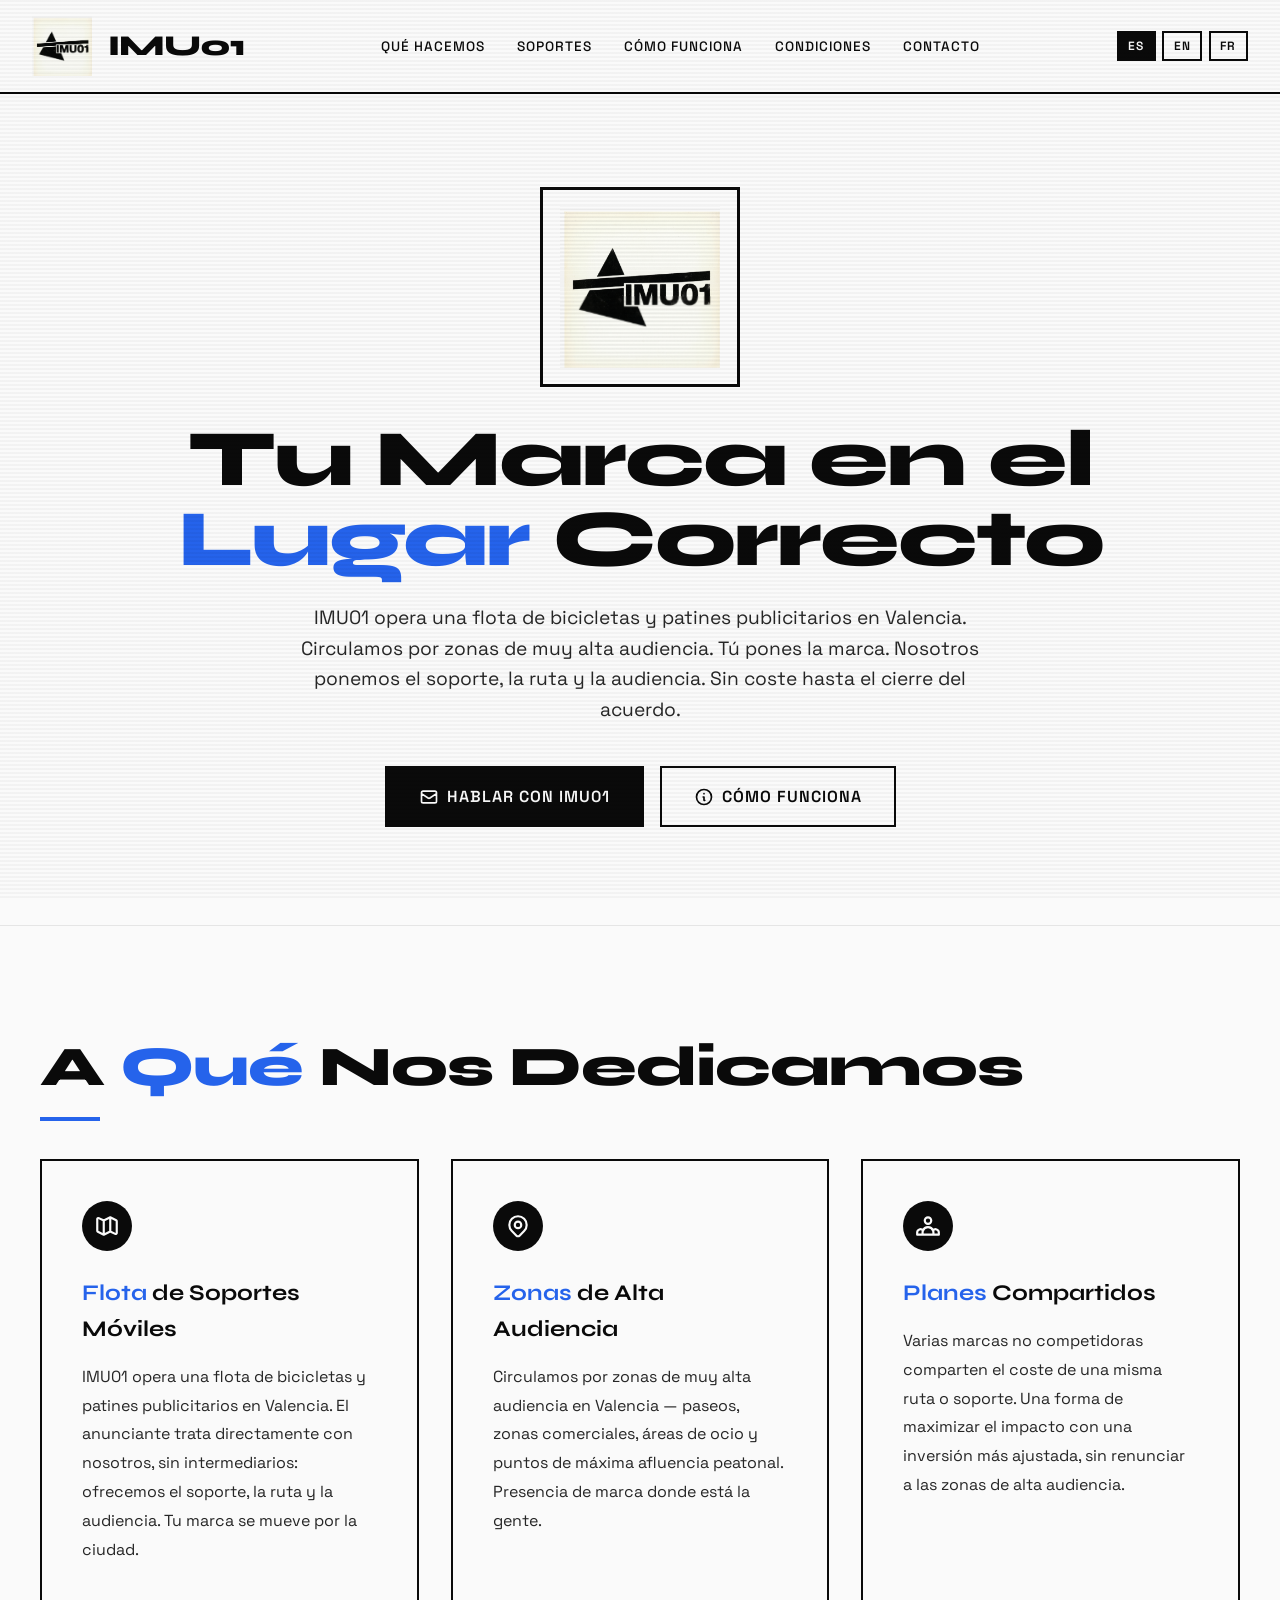
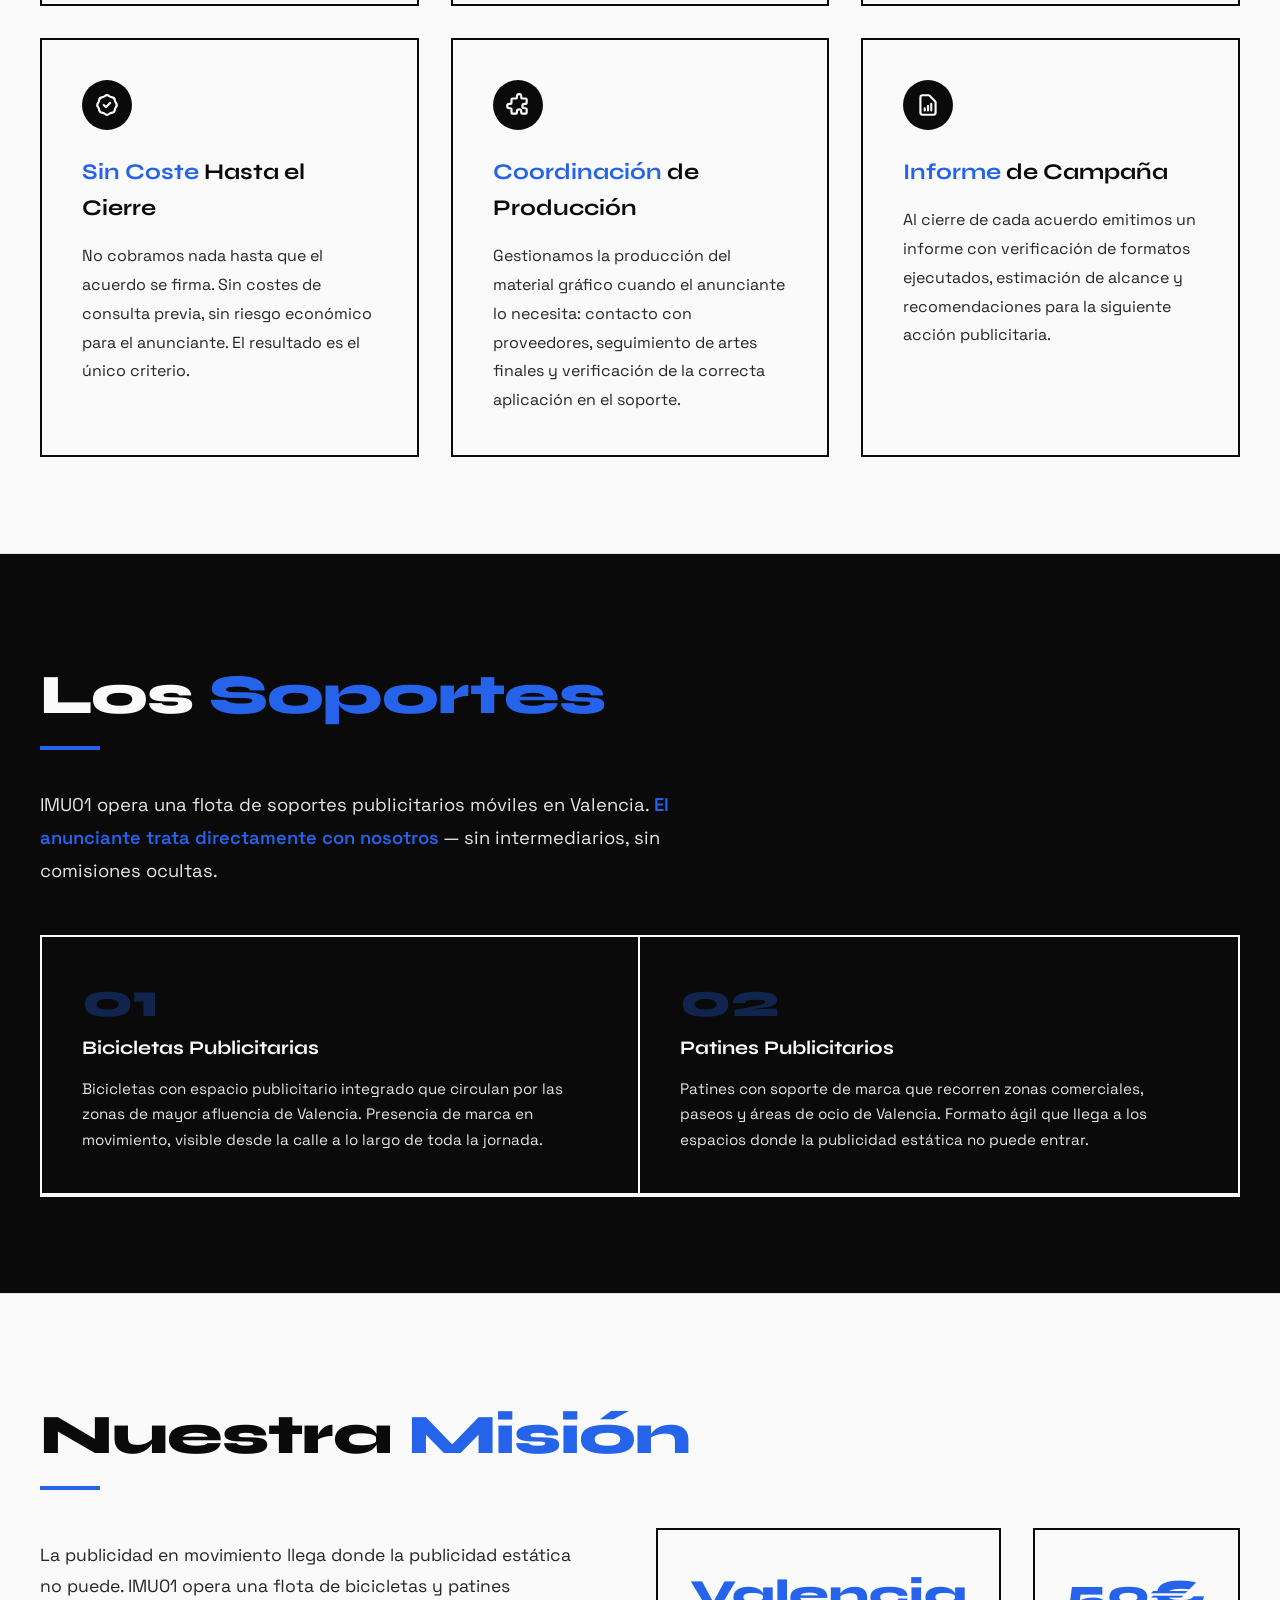
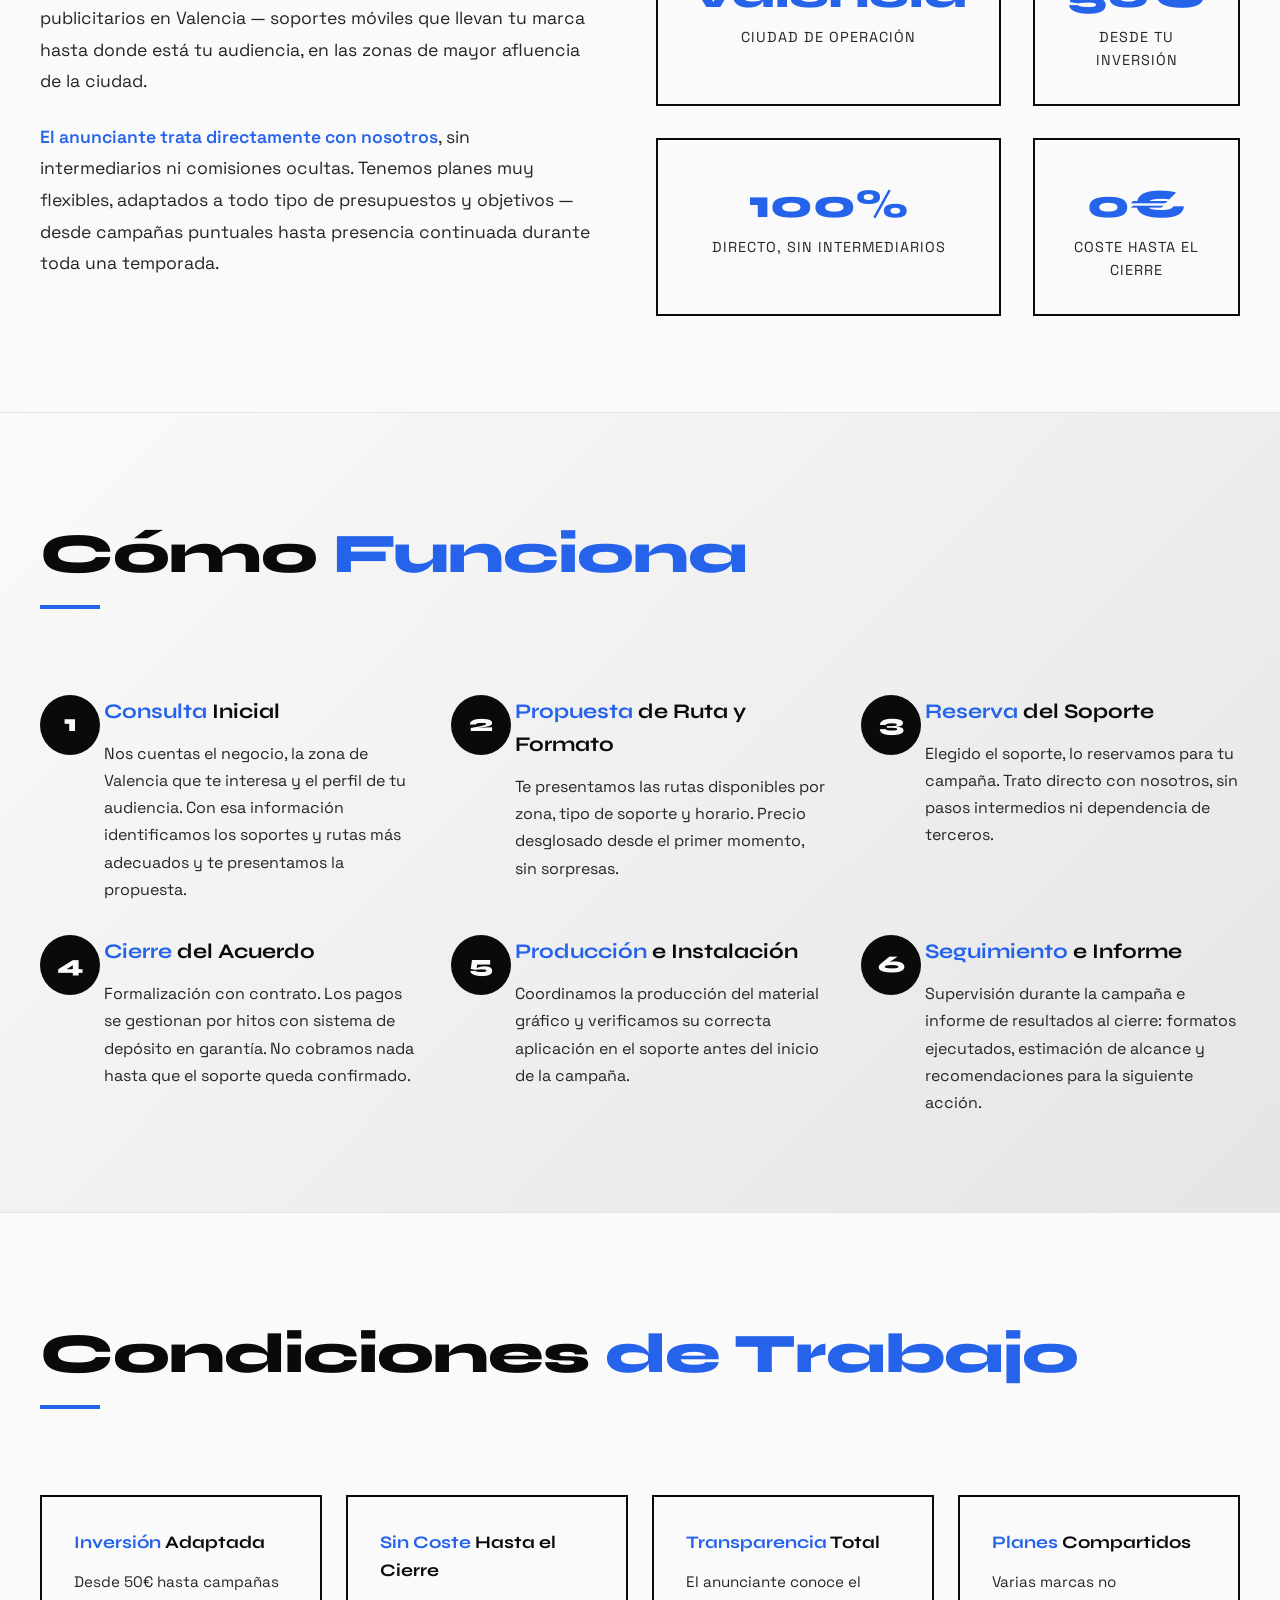
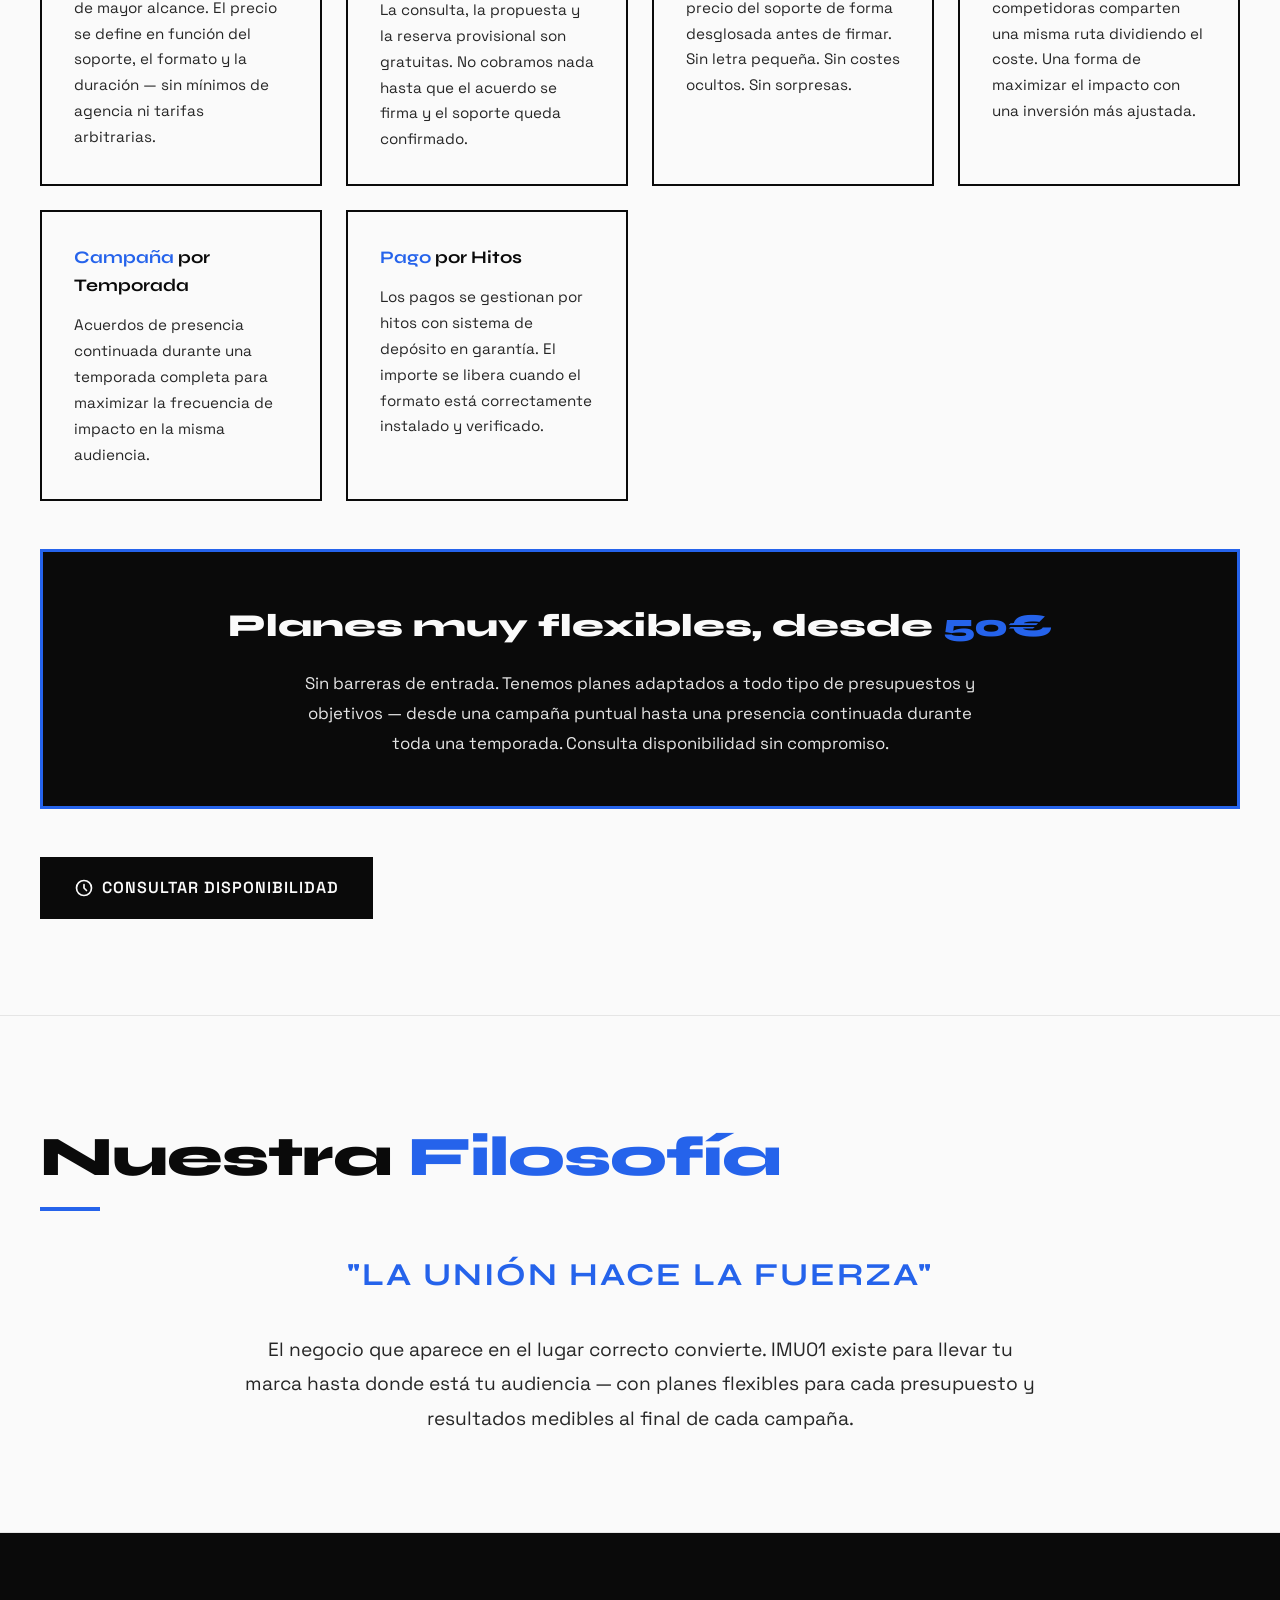
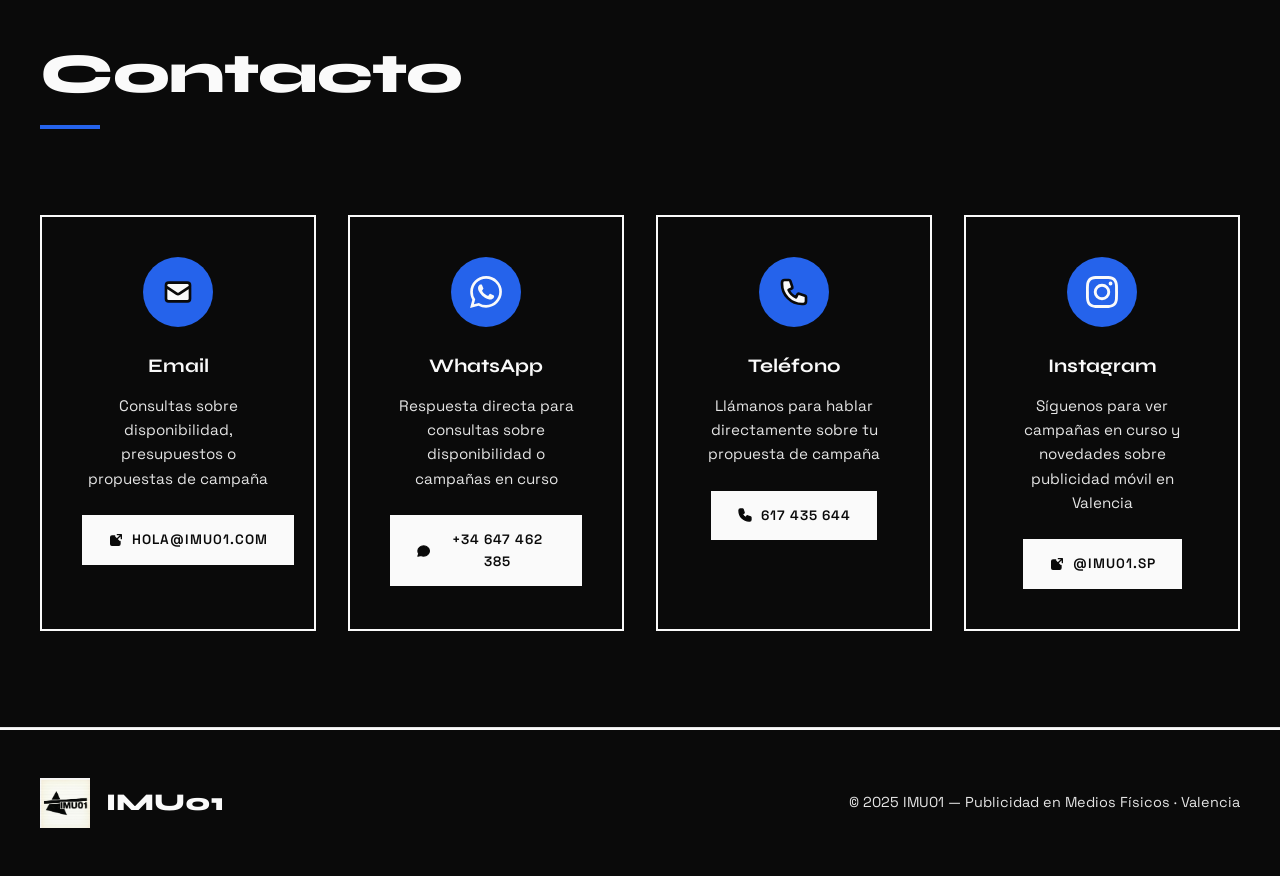
==== commit 53264b7e: "Update index.html" ====
--- a/index.html
+++ b/index.html
@@ -1,72 +1,32 @@
-<!DOCTYPE html>
+!DOCTYPE html>
 <html lang="es">
 <head>
     <meta charset="UTF-8">
     <meta name="viewport" content="width=device-width, initial-scale=1.0">
     <link rel="icon" type="image/x-icon" href="/favicon.ico">
-
-    <title>IMU01 — Activaciones de Marca y Publicidad Exterior en Valencia</title>
-    <meta name="description" content="IMU01 conecta negocios con eventos locales y espacios publicitarios físicos en Valencia. Gestión integral de activaciones de marca y publicidad exterior para PYMEs. Sin costes de gestión hasta el cierre.">
-    <meta name="keywords" content="patrocinio eventos Valencia, publicidad exterior Valencia, vallas publicitarias Valencia, sponsorship PYMEs Valencia, activación de marca eventos, intermediación patrocinio, espacios publicitarios físicos Valencia, publicidad mupis Valencia">
+    <title>IMU01 — Publicidad en Medios Físicos | Valencia</title>
+    <meta name="description" content="IMU01 opera una flota de bicicletas y patines publicitarios en Valencia. Circulamos por zonas de muy alta audiencia. Sin coste hasta el cierre del acuerdo.">
+    <meta name="keywords" content="publicidad exterior Valencia, publicidad móvil Valencia, bicicletas publicitarias Valencia, patines publicitarios Valencia, publicidad física Valencia">
     <meta name="author" content="IMU01">
     <meta name="robots" content="index, follow">
     <link rel="canonical" href="https://imu01.com/">
-
     <link rel="alternate" hreflang="es" href="https://imu01.com/">
     <link rel="alternate" hreflang="en" href="https://imu01.com/?lang=en">
     <link rel="alternate" hreflang="fr" href="https://imu01.com/?lang=fr">
     <link rel="alternate" hreflang="x-default" href="https://imu01.com/">
-
     <meta property="og:type" content="website">
     <meta property="og:url" content="https://imu01.com/">
-    <meta property="og:title" content="IMU01 — Activaciones de Marca y Publicidad Exterior en Valencia">
-    <meta property="og:description" content="Conectamos negocios con eventos locales y espacios publicitarios físicos en Valencia. Activaciones de marca, publicidad exterior y acuerdos de patrocinio adaptados a PYMEs.">
+    <meta property="og:title" content="IMU01 — Publicidad en Medios Físicos | Valencia">
+    <meta property="og:description" content="Flota de bicicletas y patines publicitarios en Valencia. Zonas de muy alta audiencia. Sin coste hasta el cierre.">
     <meta property="og:image" content="https://imu01.com/logo.png">
     <meta property="og:locale" content="es_ES">
     <meta property="og:site_name" content="IMU01">
-
     <meta name="twitter:card" content="summary_large_image">
-    <meta name="twitter:title" content="IMU01 — Activaciones de Marca y Publicidad Exterior en Valencia">
-    <meta name="twitter:description" content="Conectamos negocios locales con eventos y espacios publicitarios físicos en Valencia. Sin costes de gestión hasta el cierre del acuerdo.">
+    <meta name="twitter:title" content="IMU01 — Publicidad en Medios Físicos | Valencia">
     <meta name="twitter:image" content="https://imu01.com/logo.png">
 
     <script type="application/ld+json">
-    {
-      "@context": "https://schema.org",
-      "@type": "LocalBusiness",
-      "name": "IMU01",
-      "description": "Empresa de intermediación especializada en activaciones de marca en eventos y gestión de publicidad en medios físicos. Conectamos negocios locales con eventos y espacios publicitarios en Valencia.",
-      "url": "https://imu01.com",
-      "logo": "https://imu01.com/logo.png",
-      "telephone": "+34617435644",
-      "email": "hola@imu01.com",
-      "address": {
-        "@type": "PostalAddress",
-        "addressLocality": "Valencia",
-        "addressRegion": "Comunitat Valenciana",
-        "addressCountry": "ES"
-      },
-      "areaServed": {
-        "@type": "GeoCircle",
-        "geoMidpoint": {"@type": "GeoCoordinates", "latitude": 39.4699, "longitude": -0.3763},
-        "geoRadius": "50000"
-      },
-      "priceRange": "€",
-      "knowsLanguage": ["es", "en", "fr"]
-    }
-    </script>
-
-    <script type="application/ld+json">
-    {
-      "@context": "https://schema.org",
-      "@type": "FAQPage",
-      "mainEntity": [
-        {"@type":"Question","name":"¿Cuánto cuesta patrocinar un evento a través de IMU01?","acceptedAnswer":{"@type":"Answer","text":"Las activaciones de marca comienzan desde 50€. IMU01 no aplica ninguna tarifa de gestión hasta que se cierra el acuerdo."}},
-        {"@type":"Question","name":"¿Qué tipo de publicidad exterior gestiona IMU01?","acceptedAnswer":{"@type":"Answer","text":"IMU01 gestiona espacios publicitarios físicos en Valencia: vallas, mupis, señalética en instalaciones deportivas y culturales, cartelería en comercios y packs de espacios compartidos entre marcas no competidoras."}},
-        {"@type":"Question","name":"¿Cómo funciona el modelo de intermediación de IMU01?","acceptedAnswer":{"@type":"Answer","text":"IMU01 actúa como intermediario entre el anunciante y el soporte — evento o espacio físico. Gestiona la identificación, propuesta, negociación y seguimiento post-campaña."}},
-        {"@type":"Question","name":"¿Con qué tipo de eventos y espacios trabaja IMU01 en Valencia?","acceptedAnswer":{"@type":"Answer","text":"IMU01 trabaja con eventos deportivos, culturales, gastronómicos y ferias sectoriales, y con espacios físicos de alto tráfico: instalaciones deportivas, teatros, mercados, locales comerciales y mobiliario urbano en Valencia."}}
-      ]
-    }
+    {"@context":"https://schema.org","@type":"LocalBusiness","name":"IMU01","description":"Flota de bicicletas y patines publicitarios en Valencia. Publicidad móvil en zonas de alta audiencia.","url":"https://imu01.com","logo":"https://imu01.com/logo.png","telephone":"+34617435644","email":"hola@imu01.com","address":{"@type":"PostalAddress","addressLocality":"Valencia","addressRegion":"Comunitat Valenciana","addressCountry":"ES"},"priceRange":"€","knowsLanguage":["es","en","fr"],"sameAs":["https://www.instagram.com/imu01.sp"]}
     </script>
 
     <link rel="preconnect" href="https://fonts.googleapis.com">
@@ -78,807 +38,722 @@
             --black: #0a0a0a;
             --white: #fafafa;
             --blue: #2563eb;
-            --blue-dark: #1d4ed8;
             --gray: #e5e5e5;
             --gray-dark: #262626;
         }
         * { margin: 0; padding: 0; box-sizing: border-box; }
         html { scroll-behavior: smooth; }
-        body { font-family: 'Space Grotesk', sans-serif; background-color: var(--white); color: var(--black); line-height: 1.6; overflow-x: hidden; }
-
-        .retro-pattern {
-            background-image: repeating-linear-gradient(0deg, transparent, transparent 2px, var(--black) 2px, var(--black) 4px);
-            opacity: 0.03; position: fixed; top: 0; left: 0; width: 100%; height: 100%; pointer-events: none; z-index: 1000;
+        body { font-family: 'Space Grotesk', sans-serif; background: var(--white); color: var(--black); line-height: 1.6; overflow-x: hidden; }
+
+        .retro-pattern { background-image: repeating-linear-gradient(0deg,transparent,transparent 2px,var(--black) 2px,var(--black) 4px); opacity:.03; position:fixed; top:0; left:0; width:100%; height:100%; pointer-events:none; z-index:1000; }
+
+        /* HEADER */
+        header { position:fixed; top:0; left:0; width:100%; background:var(--white); border-bottom:2px solid var(--black); z-index:100; padding:1rem 2rem; }
+        .header-content { max-width:1400px; margin:0 auto; display:flex; justify-content:space-between; align-items:center; }
+        .logo { display:flex; align-items:center; gap:1rem; }
+        .logo img { width:60px; height:60px; object-fit:contain; }
+        .logo-text { font-family:'Syne',sans-serif; font-size:1.8rem; font-weight:800; letter-spacing:-1px; color:var(--black); }
+        nav ul { display:flex; list-style:none; gap:2rem; }
+        nav a { text-decoration:none; color:var(--black); font-weight:500; text-transform:uppercase; letter-spacing:1px; font-size:.85rem; transition:color .3s; }
+        nav a:hover { color:var(--blue); }
+        .mobile-menu { display:none; flex-direction:column; gap:5px; cursor:pointer; }
+        .mobile-menu span { width:25px; height:3px; background:var(--black); }
+
+        /* HERO — fondo blanco */
+        .hero { min-height:100vh; display:flex; align-items:center; justify-content:center; padding:8rem 2rem 4rem; background:var(--white); }
+        .hero-content { max-width:1200px; text-align:center; }
+        .hero-logo { width:200px; height:200px; margin:0 auto 2rem; border:3px solid var(--black); padding:1rem; background:var(--white); }
+        .hero-logo img { width:100%; height:100%; object-fit:contain; }
+        .hero h1 { font-family:'Syne',sans-serif; font-size:clamp(2.5rem,8vw,5rem); font-weight:800; line-height:1; margin-bottom:1.5rem; letter-spacing:-2px; color:var(--black); }
+        .hero h1 .blue { color:var(--blue); }
+        .hero p { font-size:1.2rem; max-width:720px; margin:0 auto 2.5rem; color:var(--gray-dark); }
+        .cta-buttons { display:flex; gap:1rem; justify-content:center; flex-wrap:wrap; }
+        .btn { display:inline-flex; align-items:center; gap:.5rem; padding:1rem 2rem; font-family:'Space Grotesk',sans-serif; font-weight:600; text-transform:uppercase; letter-spacing:1px; text-decoration:none; border:2px solid var(--black); transition:all .3s; cursor:pointer; }
+        .btn-primary { background:var(--black); color:var(--white); }
+        .btn-primary:hover { background:var(--blue); border-color:var(--blue); }
+        .btn-secondary { background:var(--white); color:var(--black); }
+        .btn-secondary:hover { background:var(--black); color:var(--white); }
+        .btn-icon { width:20px; height:20px; }
+
+        /* SECTIONS */
+        section { padding:6rem 2rem; border-bottom:1px solid var(--gray); }
+        .section-container { max-width:1200px; margin:0 auto; }
+        .section-title { font-family:'Syne',sans-serif; font-size:clamp(2rem,5vw,3.5rem); font-weight:800; margin-bottom:3rem; letter-spacing:-1px; position:relative; display:inline-block; color:var(--black); }
+        .section-title::after { content:''; position:absolute; bottom:-10px; left:0; width:60px; height:4px; background:var(--blue); }
+        .section-title .blue { color:var(--blue); }
+
+        /* QUÉ HACEMOS — fondo blanco, texto oscuro */
+        .about-grid { display:grid; grid-template-columns:repeat(auto-fit,minmax(300px,1fr)); gap:2rem; }
+        .about-card { border:2px solid var(--black); padding:2.5rem; background:var(--white); transition:transform .3s,box-shadow .3s; }
+        .about-card:hover { transform:translateY(-5px); box-shadow:8px 8px 0 var(--black); }
+        .about-card h3 { font-family:'Syne',sans-serif; font-size:1.4rem; font-weight:700; margin-bottom:1rem; color:var(--black); }
+        .about-card h3 .blue { color:var(--blue); }
+        .about-card p { color:var(--gray-dark); line-height:1.8; }
+        .about-card .icon { width:50px; height:50px; background:var(--black); border-radius:50%; display:flex; align-items:center; justify-content:center; margin-bottom:1.5rem; }
+        .about-card .icon svg { width:26px; height:26px; stroke:var(--white); }
+
+        /* SOPORTES — fondo negro, TODO el texto en blanco */
+        .soportes { background:var(--black); }
+        .soportes .section-title { color:var(--white); }
+        .soportes-intro { font-size:1.15rem; line-height:1.8; color:var(--gray); max-width:700px; margin-bottom:3rem; }
+        .soportes-intro .highlight { color:var(--blue); font-weight:600; }
+        .soportes-grid { display:grid; grid-template-columns:repeat(auto-fit,minmax(260px,1fr)); gap:0; border:2px solid var(--white); }
+        .soporte-item { padding:2.5rem; border-right:2px solid var(--white); border-bottom:2px solid var(--white); transition:background .3s; }
+        .soporte-item:hover { background:rgba(37,99,235,.2); }
+        .soporte-num { font-family:'Syne',sans-serif; font-size:3rem; font-weight:800; color:var(--blue); opacity:.3; line-height:1; margin-bottom:.5rem; display:block; }
+        .soporte-item h4 { font-family:'Syne',sans-serif; font-size:1.2rem; font-weight:700; margin-bottom:.75rem; color:var(--white); }
+        .soporte-item p { color:var(--gray); font-size:.95rem; line-height:1.7; }
+
+        /* MISIÓN — fondo blanco, texto oscuro */
+        .mission-content { display:grid; grid-template-columns:1fr 1fr; gap:4rem; align-items:center; }
+        .mission-text p { font-size:1.1rem; line-height:1.8; margin-bottom:1.5rem; color:var(--gray-dark); }
+        .mission-text .highlight { color:var(--blue); font-weight:600; }
+        .mission-stats { display:grid; grid-template-columns:repeat(2,1fr); gap:2rem; }
+        .stat-card { border:2px solid var(--black); padding:2rem; text-align:center; background:var(--white); }
+        .stat-number { font-family:'Syne',sans-serif; font-size:2.5rem; font-weight:800; color:var(--blue); display:block; }
+        .stat-label { font-size:.9rem; text-transform:uppercase; letter-spacing:1px; margin-top:.5rem; color:var(--gray-dark); }
+
+        /* CÓMO FUNCIONA — fondo gris claro, texto oscuro */
+        .how-bg { background:linear-gradient(135deg,var(--white) 0%,var(--gray) 100%); }
+        .steps { display:grid; grid-template-columns:repeat(auto-fit,minmax(280px,1fr)); gap:2rem; margin-top:3rem; }
+        .step { position:relative; padding-left:4rem; }
+        .step-number { position:absolute; left:0; top:0; width:60px; height:60px; background:var(--black); color:var(--white); border-radius:50%; display:flex; align-items:center; justify-content:center; font-family:'Syne',sans-serif; font-size:1.5rem; font-weight:800; }
+        .step h4 { font-family:'Syne',sans-serif; font-size:1.3rem; font-weight:700; margin-bottom:.75rem; color:var(--black); }
+        .step h4 .blue { color:var(--blue); }
+        .step p { color:var(--gray-dark); line-height:1.7; }
+
+        /* CONDICIONES — fondo blanco, texto oscuro */
+        .condiciones-grid { display:grid; grid-template-columns:repeat(auto-fit,minmax(250px,1fr)); gap:1.5rem; margin-top:3rem; }
+        .condicion-card { border:2px solid var(--black); padding:2rem; background:var(--white); }
+        .condicion-card h4 { font-family:'Syne',sans-serif; font-size:1.1rem; font-weight:700; margin-bottom:.75rem; color:var(--black); }
+        .condicion-card h4 .blue { color:var(--blue); }
+        .condicion-card p { font-size:.95rem; color:var(--gray-dark); line-height:1.7; }
+        /* highlight box — fondo negro, TODO el texto en blanco */
+        .condiciones-highlight { background:var(--black); padding:3rem; margin-top:3rem; border:3px solid var(--blue); text-align:center; }
+        .condiciones-highlight h3 { font-family:'Syne',sans-serif; font-size:2rem; font-weight:800; margin-bottom:1rem; color:var(--white); }
+        .condiciones-highlight h3 .blue { color:var(--blue); }
+        .condiciones-highlight p { color:var(--gray); font-size:1.05rem; line-height:1.8; max-width:700px; margin:0 auto; }
+
+        /* FILOSOFÍA — fondo blanco */
+        .filosofia-inner { text-align:center; max-width:800px; margin:0 auto; }
+        .filosofia-quote { font-family:'Syne',sans-serif; font-size:2rem; font-weight:700; color:var(--blue); margin-bottom:2rem; text-transform:uppercase; letter-spacing:2px; }
+        .filosofia-text { font-size:1.2rem; line-height:1.8; color:var(--gray-dark); }
+
+        /* CONTACTO — fondo negro, TODO el texto en blanco */
+        .contact { background:var(--black); }
+        .contact .section-title { color:var(--white); }
+        .contact-grid { display:grid; grid-template-columns:repeat(auto-fit,minmax(240px,1fr)); gap:2rem; margin-top:3rem; }
+        .contact-card { border:2px solid var(--white); padding:2.5rem; text-align:center; transition:all .3s; }
+        .contact-card h3 { font-family:'Syne',sans-serif; font-size:1.2rem; font-weight:700; margin-bottom:.75rem; color:var(--white); }
+        .contact-card p { color:var(--gray); margin-bottom:1.5rem; font-size:.95rem; }
+        .contact-card:hover { background:var(--white); }
+        .contact-card:hover h3 { color:var(--black); }
+        .contact-card:hover p { color:var(--gray-dark); }
+        .contact-card .icon { width:70px; height:70px; background:var(--blue); border-radius:50%; display:flex; align-items:center; justify-content:center; margin:0 auto 1.5rem; }
+        .contact-card .icon svg { width:32px; height:32px; fill:var(--white); }
+        .contact-btn { display:inline-flex; align-items:center; gap:.5rem; padding:.75rem 1.5rem; background:var(--white); color:var(--black); text-decoration:none; font-weight:600; text-transform:uppercase; letter-spacing:1px; font-size:.85rem; border:2px solid var(--white); transition:all .3s; }
+        .contact-card:hover .contact-btn { background:var(--black); color:var(--white); border-color:var(--black); }
+        .contact-btn svg { width:16px; height:16px; fill:currentColor; }
+
+        /* FOOTER — fondo negro, texto claro */
+        footer { background:var(--black); padding:3rem 2rem; border-top:2px solid var(--white); }
+        .footer-content { max-width:1200px; margin:0 auto; display:flex; justify-content:space-between; align-items:center; flex-wrap:wrap; gap:2rem; }
+        .footer-logo { display:flex; align-items:center; gap:1rem; }
+        .footer-logo img { width:50px; height:50px; object-fit:contain; }
+        .footer-logo span { font-family:'Syne',sans-serif; font-size:1.5rem; font-weight:800; color:var(--white); }
+        .footer-text { color:var(--gray); font-size:.9rem; }
+
+        /* LANG */
+        .lang-switcher { display:flex; gap:.4rem; align-items:center; }
+        .lang-btn { background:none; border:2px solid var(--black); font-family:'Space Grotesk',sans-serif; font-weight:600; font-size:.75rem; letter-spacing:1px; text-transform:uppercase; padding:.3rem .6rem; cursor:pointer; color:var(--black); transition:all .2s; }
+        .lang-btn:hover,.lang-btn.active { background:var(--black); color:var(--white); }
+
+        /* ANIMATIONS */
+        @keyframes fadeInUp { from{opacity:0;transform:translateY(30px)} to{opacity:1;transform:translateY(0)} }
+        .animate { animation:fadeInUp .6s ease forwards; }
+        .delay-1 { animation-delay:.1s; }
+        .delay-2 { animation-delay:.2s; }
+        .delay-3 { animation-delay:.3s; }
+
+        /* TABLET */
+        @media(max-width:1024px){
+            .mission-content { grid-template-columns:1fr; gap:2.5rem; }
         }
-
-        /* HEADER */
-        header { position: fixed; top: 0; left: 0; width: 100%; background: var(--white); border-bottom: 2px solid var(--black); z-index: 100; padding: 1rem 2rem; }
-        .header-content { max-width: 1400px; margin: 0 auto; display: flex; justify-content: space-between; align-items: center; }
-        .logo { display: flex; align-items: center; gap: 1rem; }
-        .logo img { width: 60px; height: 60px; object-fit: contain; }
-        .logo-text { font-family: 'Syne', sans-serif; font-size: 1.8rem; font-weight: 800; letter-spacing: -1px; }
-        nav ul { display: flex; list-style: none; gap: 1.5rem; }
-        nav a { text-decoration: none; color: var(--black); font-weight: 500; text-transform: uppercase; letter-spacing: 1px; font-size: 0.8rem; transition: color 0.3s ease; }
-        nav a:hover { color: var(--blue); }
-        .mobile-menu { display: none; flex-direction: column; gap: 5px; cursor: pointer; }
-        .mobile-menu span { width: 25px; height: 3px; background: var(--black); }
-
-        /* HERO */
-        .hero { min-height: 100vh; display: flex; align-items: center; justify-content: center; padding: 8rem 2rem 4rem; position: relative; background: var(--white); }
-        .hero-content { max-width: 1200px; text-align: center; }
-        .hero-logo { width: 200px; height: 200px; margin: 0 auto 2rem; border: 3px solid var(--black); padding: 1rem; background: var(--white); }
-        .hero-logo img { width: 100%; height: 100%; object-fit: contain; }
-        .hero h1 { font-family: 'Syne', sans-serif; font-size: clamp(2.5rem, 8vw, 5rem); font-weight: 800; line-height: 1; margin-bottom: 1.5rem; letter-spacing: -2px; }
-        .hero h1 .blue { color: var(--blue); }
-        .hero p { font-size: 1.2rem; max-width: 750px; margin: 0 auto 2rem; color: var(--gray-dark); }
-        .hero-services { display: flex; justify-content: center; gap: 1rem; flex-wrap: wrap; margin-bottom: 2.5rem; }
-        .hero-pill { display: inline-flex; align-items: center; gap: 0.5rem; padding: 0.5rem 1.2rem; border: 2px solid var(--black); font-size: 0.8rem; font-weight: 700; text-transform: uppercase; letter-spacing: 1px; }
-        .hero-pill.pill-blue { background: var(--blue); color: var(--white); border-color: var(--blue); }
-        .hero-pill.pill-black { background: var(--black); color: var(--white); }
-
-        .cta-buttons { display: flex; gap: 1rem; justify-content: center; flex-wrap: wrap; }
-        .btn { display: inline-flex; align-items: center; gap: 0.5rem; padding: 1rem 2rem; font-family: 'Space Grotesk', sans-serif; font-weight: 600; text-transform: uppercase; letter-spacing: 1px; text-decoration: none; border: 2px solid var(--black); transition: all 0.3s ease; cursor: pointer; }
-        .btn-primary { background: var(--black); color: var(--white); }
-        .btn-primary:hover { background: var(--blue); border-color: var(--blue); }
-        .btn-secondary { background: var(--white); color: var(--black); }
-        .btn-secondary:hover { background: var(--black); color: var(--white); }
-        .btn-icon { width: 20px; height: 20px; }
-
-        /* SECTIONS */
-        section { padding: 6rem 2rem; border-bottom: 1px solid var(--gray); }
-        .section-container { max-width: 1200px; margin: 0 auto; }
-        .section-title { font-family: 'Syne', sans-serif; font-size: clamp(2rem, 5vw, 3.5rem); font-weight: 800; margin-bottom: 3rem; letter-spacing: -1px; position: relative; display: inline-block; }
-        .section-title::after { content: ''; position: absolute; bottom: -10px; left: 0; width: 60px; height: 4px; background: var(--blue); }
-        .section-title .blue { color: var(--blue); }
-
-        /* DUAL SERVICE INTRO */
-        .dual-intro { background: var(--black); color: var(--white); }
-        .dual-intro .section-title { color: var(--white); }
-        .dual-grid { display: grid; grid-template-columns: 1fr 1fr; gap: 0; margin-top: 3rem; border: 2px solid var(--white); }
-        .dual-card { padding: 3rem; transition: background 0.3s ease; }
-        .dual-card:first-child { border-right: 2px solid var(--white); }
-        .dual-card:hover { background: rgba(37,99,235,0.15); }
-        .dual-card-label { font-size: 0.75rem; font-weight: 700; text-transform: uppercase; letter-spacing: 3px; color: var(--blue); margin-bottom: 1.5rem; display: flex; align-items: center; gap: 0.75rem; }
-        .dual-card-label::before { content: ''; display: inline-block; width: 30px; height: 2px; background: var(--blue); }
-        .dual-card h3 { font-family: 'Syne', sans-serif; font-size: 2rem; font-weight: 800; margin-bottom: 1.5rem; line-height: 1.1; }
-        .dual-card p { color: var(--gray); line-height: 1.8; margin-bottom: 1.5rem; }
-        .dual-card ul { list-style: none; }
-        .dual-card li { position: relative; padding-left: 1.5rem; margin-bottom: 0.75rem; color: var(--gray); font-size: 0.95rem; }
-        .dual-card li::before { content: '→'; position: absolute; left: 0; color: var(--blue); }
-
-        /* ABOUT */
-        .about-grid { display: grid; grid-template-columns: repeat(auto-fit, minmax(300px, 1fr)); gap: 2rem; }
-        .about-card { border: 2px solid var(--black); padding: 2.5rem; background: var(--white); transition: transform 0.3s ease, box-shadow 0.3s ease; }
-        .about-card:hover { transform: translateY(-5px); box-shadow: 8px 8px 0 var(--black); }
-        .about-card.card-blue { background: var(--blue); color: var(--white); border-color: var(--blue); }
-        .about-card.card-blue h3 { color: var(--white); }
-        .about-card.card-blue .blue { color: var(--white) !important; font-style: italic; }
-        .about-card.card-blue p { color: rgba(255,255,255,0.85); }
-        .about-card h3 { font-family: 'Syne', sans-serif; font-size: 1.4rem; font-weight: 700; margin-bottom: 1rem; }
-        .about-card h3 .blue { color: var(--blue); }
-        .about-card p { color: var(--gray-dark); line-height: 1.8; }
-        .about-card .icon { width: 50px; height: 50px; background: var(--black); border-radius: 50%; display: flex; align-items: center; justify-content: center; color: var(--white); font-size: 1.5rem; margin-bottom: 1rem; }
-        .about-card.card-blue .icon { background: rgba(255,255,255,0.2); }
-        .card-tag { display: inline-block; padding: 0.2rem 0.6rem; font-size: 0.65rem; font-weight: 700; text-transform: uppercase; letter-spacing: 1px; border: 1.5px solid currentColor; margin-bottom: 1rem; opacity: 0.6; }
-
-        /* MISSION */
-        .mission { background: var(--black); color: var(--white); }
-        .mission .section-title { color: var(--white); }
-        .mission-content { display: grid; grid-template-columns: 1fr 1fr; gap: 4rem; align-items: center; }
-        .mission-text p { font-size: 1.1rem; line-height: 1.8; margin-bottom: 1.5rem; color: var(--gray); }
-        .mission-text .highlight { color: var(--blue); font-weight: 600; }
-        .mission-stats { display: grid; grid-template-columns: repeat(2, 1fr); gap: 2rem; }
-        .stat-card { border: 2px solid var(--white); padding: 2rem; text-align: center; }
-        .stat-number { font-family: 'Syne', sans-serif; font-size: 2.5rem; font-weight: 800; color: var(--blue); display: block; }
-        .stat-label { font-size: 0.9rem; text-transform: uppercase; letter-spacing: 1px; margin-top: 0.5rem; }
-
-        /* PHYSICAL MEDIA */
-        .physical-media { background: var(--white); }
-        .physical-media-intro { display: grid; grid-template-columns: 1fr 1fr; gap: 4rem; align-items: start; margin-bottom: 4rem; }
-        .physical-media-intro p { font-size: 1.1rem; line-height: 1.8; color: var(--gray-dark); margin-bottom: 1.5rem; }
-        .physical-media-intro .blue { color: var(--blue); font-weight: 600; }
-        .media-formats { display: grid; grid-template-columns: repeat(auto-fit, minmax(260px, 1fr)); gap: 1.5rem; }
-        .media-format-card { border: 2px solid var(--black); padding: 2rem; background: var(--white); position: relative; overflow: hidden; transition: transform 0.3s ease, box-shadow 0.3s ease; }
-        .media-format-card:hover { transform: translateY(-5px); box-shadow: 8px 8px 0 var(--black); }
-        .media-format-card::before { content: ''; position: absolute; top: 0; left: 0; width: 4px; height: 100%; background: var(--blue); }
-        .media-format-card h4 { font-family: 'Syne', sans-serif; font-size: 1.15rem; font-weight: 700; margin-bottom: 0.75rem; }
-        .media-format-card h4 .blue { color: var(--blue); }
-        .media-format-card p { font-size: 0.95rem; color: var(--gray-dark); line-height: 1.7; }
-        .media-format-card .format-icon { font-size: 2rem; margin-bottom: 1rem; display: block; }
-
-        /* HOW */
-        .steps { display: grid; grid-template-columns: repeat(auto-fit, minmax(280px, 1fr)); gap: 2rem; margin-top: 3rem; }
-        .step { position: relative; padding-left: 4rem; }
-        .step-number { position: absolute; left: 0; top: 0; width: 60px; height: 60px; background: var(--black); color: var(--white); border-radius: 50%; display: flex; align-items: center; justify-content: center; font-family: 'Syne', sans-serif; font-size: 1.5rem; font-weight: 800; }
-        .step h4 { font-family: 'Syne', sans-serif; font-size: 1.3rem; font-weight: 700; margin-bottom: 0.75rem; }
-        .step h4 .blue { color: var(--blue); }
-        .step p { color: var(--gray-dark); line-height: 1.7; }
-
-        /* PLANS */
-        .flexible-plans { background: linear-gradient(135deg, var(--white) 0%, var(--gray) 100%); }
-        .plans-content { text-align: center; max-width: 900px; margin: 0 auto; }
-        .plans-content p { font-size: 1.2rem; line-height: 1.8; margin-bottom: 2rem; color: var(--gray-dark); }
-        .plans-content .blue { color: var(--blue); font-weight: 600; }
-        .plan-highlight { background: var(--black); color: var(--white); padding: 3rem; margin: 3rem 0; border: 3px solid var(--blue); }
-        .plan-highlight h3 { font-family: 'Syne', sans-serif; font-size: 2rem; font-weight: 800; margin-bottom: 1rem; }
-        .plan-highlight .blue { color: var(--blue); }
-        .plan-features { display: grid; grid-template-columns: repeat(auto-fit, minmax(250px, 1fr)); gap: 1.5rem; margin: 3rem 0; }
-        .plan-feature { border: 2px solid var(--black); padding: 1.5rem; background: var(--white); }
-        .plan-feature h4 { font-family: 'Syne', sans-serif; font-size: 1.1rem; font-weight: 700; margin-bottom: 0.5rem; }
-        .plan-feature h4 .blue { color: var(--blue); }
-        .plan-feature p { font-size: 0.95rem; color: var(--gray-dark); }
-        .plan-extra { margin: 3rem 0; padding: 2rem; border-left: 4px solid var(--blue); background: var(--white); text-align: left; }
-        .plan-extra h4 { font-family: 'Syne', sans-serif; font-size: 1.3rem; font-weight: 700; margin-bottom: 1rem; color: var(--blue); }
-        .plan-extra p { color: var(--gray-dark); line-height: 1.8; margin-bottom: 1rem; }
-        .plan-extra ul { list-style: none; padding-left: 1.5rem; }
-        .plan-extra li { position: relative; padding-left: 1rem; margin-bottom: 0.5rem; color: var(--gray-dark); }
-        .plan-extra li::before { content: '•'; position: absolute; left: 0; color: var(--blue); font-weight: bold; }
-
-        /* CONTACT */
-        .contact { background: var(--black); color: var(--white); }
-        .contact .section-title { color: var(--white); }
-        .contact-grid { display: grid; grid-template-columns: repeat(auto-fit, minmax(300px, 1fr)); gap: 2rem; margin-top: 3rem; }
-        .contact-card { border: 2px solid var(--white); padding: 2.5rem; text-align: center; transition: all 0.3s ease; }
-        .contact-card:hover { background: var(--white); }
-        .contact-card:hover h3, .contact-card:hover p { color: var(--black); }
-        .contact-card .icon { width: 70px; height: 70px; background: var(--blue); border-radius: 50%; display: flex; align-items: center; justify-content: center; margin: 0 auto 1.5rem; }
-        .contact-card .icon svg { width: 32px; height: 32px; fill: var(--white); }
-        .contact-card h3 { font-family: 'Syne', sans-serif; font-size: 1.3rem; font-weight: 700; margin-bottom: 1rem; }
-        .contact-card p { color: var(--gray); margin-bottom: 1.5rem; }
-        .contact-btn { display: inline-flex; align-items: center; gap: 0.5rem; padding: 0.75rem 1.5rem; background: var(--white); color: var(--black); text-decoration: none; font-weight: 600; text-transform: uppercase; letter-spacing: 1px; border: 2px solid var(--white); transition: all 0.3s ease; }
-        .contact-card:hover .contact-btn { background: var(--black); color: var(--white); border-color: var(--black); }
-        .contact-btn svg { width: 18px; height: 18px; fill: currentColor; }
-
-        /* FOOTER */
-        footer { background: var(--black); color: var(--white); padding: 3rem 2rem; border-top: 2px solid var(--white); }
-        .footer-content { max-width: 1200px; margin: 0 auto; display: flex; justify-content: space-between; align-items: center; flex-wrap: wrap; gap: 2rem; }
-        .footer-logo { display: flex; align-items: center; gap: 1rem; }
-        .footer-logo img { width: 50px; height: 50px; object-fit: contain; }
-        .footer-logo span { font-family: 'Syne', sans-serif; font-size: 1.5rem; font-weight: 800; }
-        .footer-text { color: var(--gray); font-size: 0.9rem; }
-
-        /* LANG */
-        .lang-switcher { display: flex; gap: 0.4rem; align-items: center; }
-        .lang-btn { background: none; border: 2px solid var(--black); font-family: 'Space Grotesk', sans-serif; font-weight: 600; font-size: 0.75rem; letter-spacing: 1px; text-transform: uppercase; padding: 0.3rem 0.6rem; cursor: pointer; color: var(--black); transition: all 0.2s ease; }
-        .lang-btn:hover, .lang-btn.active { background: var(--black); color: var(--white); }
-
-        /* ANIMATIONS */
-        @keyframes fadeInUp { from { opacity: 0; transform: translateY(30px); } to { opacity: 1; transform: translateY(0); } }
-        .animate { animation: fadeInUp 0.6s ease forwards; }
-        .delay-1 { animation-delay: 0.1s; }
-        .delay-2 { animation-delay: 0.2s; }
-        .delay-3 { animation-delay: 0.3s; }
-
-        /* TABLET */
-        @media (max-width: 1024px) {
-            .mission-content, .physical-media-intro { grid-template-columns: 1fr; gap: 2.5rem; }
-            .dual-grid { grid-template-columns: 1fr; }
-            .dual-card:first-child { border-right: none; border-bottom: 2px solid var(--white); }
-            .about-grid { grid-template-columns: repeat(2, 1fr); }
+        /* MOBILE */
+        @media(max-width:768px){
+            header { padding:.75rem 1rem; }
+            .logo-text { font-size:1.4rem; }
+            .logo img { width:40px; height:40px; }
+            nav { display:none; }
+            .mobile-menu { display:flex; }
+            section { padding:3.5rem 1rem; }
+            .hero { padding:5.5rem 1rem 3rem; min-height:auto; }
+            .hero-logo { width:120px; height:120px; margin-bottom:1.5rem; }
+            .hero p { font-size:1rem; }
+            .section-title { font-size:clamp(1.6rem,7vw,2.5rem); margin-bottom:2rem; }
+            .about-grid { grid-template-columns:1fr; gap:1.25rem; }
+            .about-card { padding:1.5rem; }
+            .soportes-grid { grid-template-columns:1fr; }
+            .soporte-item { border-right:none; }
+            .mission-content { grid-template-columns:1fr; gap:2rem; }
+            .mission-text p { font-size:1rem; }
+            .mission-stats { grid-template-columns:repeat(2,1fr); gap:1rem; }
+            .stat-card { padding:1.25rem .75rem; }
+            .stat-number { font-size:2rem; }
+            .steps { grid-template-columns:1fr; gap:1.75rem; margin-top:2rem; }
+            .step { padding-left:3.5rem; }
+            .step-number { width:50px; height:50px; font-size:1.2rem; }
+            .condiciones-grid { grid-template-columns:1fr; }
+            .condiciones-highlight { padding:1.75rem 1.25rem; }
+            .condiciones-highlight h3 { font-size:1.4rem; }
+            .contact-grid { grid-template-columns:1fr; gap:1.25rem; margin-top:2rem; }
+            .contact-card { padding:1.75rem 1.25rem; }
+            .cta-buttons { flex-direction:column; align-items:center; gap:.75rem; }
+            .btn { width:100%; max-width:320px; justify-content:center; padding:.875rem 1.5rem; }
+            .footer-content { flex-direction:column; text-align:center; gap:1rem; }
+            .lang-btn { padding:.25rem .45rem; font-size:.7rem; }
+            .filosofia-quote { font-size:1.4rem; }
+            .filosofia-text { font-size:1rem; }
         }
-
-        /* MOBILE */
-        @media (max-width: 768px) {
-            header { padding: 0.75rem 1rem; }
-            .logo-text { font-size: 1.4rem; }
-            .logo img { width: 40px; height: 40px; }
-            nav { display: none; }
-            .mobile-menu { display: flex; }
-            section { padding: 3.5rem 1rem; }
-            .hero { padding: 5.5rem 1rem 3rem; min-height: auto; }
-            .hero-logo { width: 120px; height: 120px; margin-bottom: 1.5rem; }
-            .hero p { font-size: 1rem; }
-            .section-title { font-size: clamp(1.6rem, 7vw, 2.5rem); margin-bottom: 2rem; }
-            .about-grid { grid-template-columns: 1fr; gap: 1.25rem; }
-            .about-card { padding: 1.5rem; }
-            .mission-content { grid-template-columns: 1fr; gap: 2rem; }
-            .mission-text p { font-size: 1rem; }
-            .mission-stats { grid-template-columns: repeat(2, 1fr); gap: 1rem; }
-            .stat-card { padding: 1.25rem 0.75rem; }
-            .stat-number { font-size: 2rem; }
-            .stat-label { font-size: 0.75rem; }
-            .steps { grid-template-columns: 1fr; gap: 1.75rem; margin-top: 2rem; }
-            .step { padding-left: 3.5rem; }
-            .step-number { width: 50px; height: 50px; font-size: 1.2rem; }
-            .plan-highlight { padding: 1.75rem 1.25rem; margin: 2rem 0; }
-            .plan-highlight h3 { font-size: 1.4rem; }
-            .plan-features { grid-template-columns: 1fr; gap: 1rem; margin: 2rem 0; }
-            .plan-extra { padding: 1.25rem; margin: 1.5rem 0; }
-            .plans-content p { font-size: 1rem; }
-            .contact-grid { grid-template-columns: 1fr; gap: 1.25rem; margin-top: 2rem; }
-            .contact-card { padding: 1.75rem 1.25rem; }
-            .cta-buttons { flex-direction: column; align-items: center; gap: 0.75rem; }
-            .btn { width: 100%; max-width: 320px; justify-content: center; padding: 0.875rem 1.5rem; }
-            .footer-content { flex-direction: column; text-align: center; gap: 1rem; }
-            .lang-btn { padding: 0.25rem 0.45rem; font-size: 0.7rem; }
-            .dual-card { padding: 2rem 1.25rem; }
-            .dual-card h3 { font-size: 1.5rem; }
-            .media-formats { grid-template-columns: 1fr; }
-            .hero-services { gap: 0.5rem; }
-            #philosophy p[style*="2rem"] { font-size: 1.4rem !important; }
-        }
-        @media (max-width: 400px) {
-            .mission-stats { grid-template-columns: 1fr; }
-            .hero-logo { width: 100px; height: 100px; }
+        @media(max-width:400px){
+            .mission-stats { grid-template-columns:1fr; }
+            .hero-logo { width:100px; height:100px; }
         }
     </style>
 </head>
 <body>
-    <div class="retro-pattern" aria-hidden="true"></div>
-    
-    <header role="banner">
-        <div class="header-content">
-            <div class="logo">
-                <img src="logo.png" alt="IMU01" width="60" height="60">
-                <span class="logo-text">IMU01</span>
-            </div>
-            <nav role="navigation" aria-label="Navegación principal">
-                <ul>
-                    <li><a href="#servicios">Servicios</a></li>
-                    <li><a href="#mission">Misión</a></li>
-                    <li><a href="#publicidad">Medios Físicos</a></li>
-                    <li><a href="#how">Cómo Funcionamos</a></li>
-                    <li><a href="#plans">Planes</a></li>
-                    <li><a href="#contact">Contacto</a></li>
-                </ul>
-            </nav>
-            <div class="lang-switcher" aria-label="Selector de idioma">
-                <button class="lang-btn active" onclick="setLang('es')">ES</button>
-                <button class="lang-btn" onclick="setLang('en')">EN</button>
-                <button class="lang-btn" onclick="setLang('fr')">FR</button>
-            </div>
-            <div class="mobile-menu" role="button" tabindex="0"><span></span><span></span><span></span></div>
-        </div>
-    </header>
-
-    <main role="main">
-
-    <!-- HERO -->
-    <section class="hero" aria-labelledby="hero-heading">
-        <div class="hero-content">
-            <div class="hero-logo">
-                <img src="logo.png" alt="IMU01 Logo" width="200" height="200" loading="eager">
-            </div>
-            <h1 id="hero-heading" class="animate">
-                Visibilidad de <span class="blue">Marca</span> donde <span class="blue">Importa</span>
-            </h1>
-            <p class="animate delay-1">
-                IMU01 gestiona la presencia comercial de negocios locales en dos frentes: activaciones de marca en eventos de proximidad y publicidad en medios físicos. Sin coste de gestión hasta el cierre del acuerdo.
-            </p>
-            <div class="hero-services animate delay-2">
-                <span class="hero-pill pill-blue">
-                    <svg width="14" height="14" fill="none" stroke="currentColor" viewBox="0 0 24 24"><path stroke-linecap="round" stroke-linejoin="round" stroke-width="2.5" d="M13 10V3L4 14h7v7l9-11h-7z"/></svg>
-                    Activaciones en Eventos
-                </span>
-                <span class="hero-pill pill-black">
-                    <svg width="14" height="14" fill="none" stroke="currentColor" viewBox="0 0 24 24"><path stroke-linecap="round" stroke-linejoin="round" stroke-width="2.5" d="M9 20l-5.447-2.724A1 1 0 013 16.382V5.618a1 1 0 011.447-.894L9 7m0 13l6-3m-6 3V7m6 10l4.553 2.276A1 1 0 0021 18.382V7.618a1 1 0 00-.553-.894L15 4m0 13V4m0 0L9 7"/></svg>
-                    Publicidad en Medios Físicos
-                </span>
-            </div>
-            <div class="cta-buttons animate delay-3">
-                <a href="#contact" class="btn btn-primary">
-                    <svg class="btn-icon" fill="none" stroke="currentColor" viewBox="0 0 24 24"><path stroke-linecap="round" stroke-linejoin="round" stroke-width="2" d="M3 8l7.89 5.26a2 2 0 002.22 0L21 8M5 19h14a2 2 0 002-2V7a2 2 0 00-2-2H5a2 2 0 00-2 2v10a2 2 0 002 2z"/></svg>
-                    Hablar con IMU01
-                </a>
-                <a href="#servicios" class="btn btn-secondary">
-                    <svg class="btn-icon" fill="none" stroke="currentColor" viewBox="0 0 24 24"><path stroke-linecap="round" stroke-linejoin="round" stroke-width="2" d="M13 16h-1v-4h-1m1-4h.01M21 12a9 9 0 11-18 0 9 9 0 0118 0z"/></svg>
-                    Ver Servicios
-                </a>
-            </div>
-        </div>
-    </section>
-
-    <!-- DUAL SERVICE -->
-    <section id="servicios" class="dual-intro" aria-labelledby="servicios-heading">
-        <div class="section-container">
-            <h2 id="servicios-heading" class="section-title">Dos <span class="blue">Servicios</span>,<br>Un Solo Intermediario</h2>
-            <div class="dual-grid">
-                <div class="dual-card">
-                    <div class="dual-card-label">Servicio 01</div>
-                    <h3>Activaciones de Marca en Eventos</h3>
-                    <p>Gestionamos la presencia comercial de negocios locales en eventos de proximidad — deportivos, culturales, gastronómicos y sectoriales. Identificamos el evento con la audiencia que encaja con tu cliente objetivo y cerramos el acuerdo.</p>
-                    <ul>
-                        <li>Espacio de marca físico en el evento</li>
-                        <li>Presencia en comunicaciones digitales del organizador</li>
-                        <li>Menciones y señalética in situ</li>
-                        <li>Informe de impacto post-evento</li>
-                        <li>Tarifa de gestión solo al cierre</li>
-                    </ul>
-                </div>
-                <div class="dual-card">
-                    <div class="dual-card-label">Servicio 02</div>
-                    <h3>Publicidad en Medios Físicos</h3>
-                    <p>Intermediamos la contratación de espacios publicitarios en soportes físicos de Valencia — vallas, mupis, señalética en instalaciones y cartelería en comercios. Negociamos las condiciones, coordinamos la producción y gestionamos la campaña.</p>
-                    <ul>
-                        <li>Selección de soportes por zona y tráfico</li>
-                        <li>Negociación directa con los propietarios del soporte</li>
-                        <li>Coordinación de producción gráfica</li>
-                        <li>Packs de espacios compartidos entre no competidores</li>
-                        <li>Tarifa de gestión solo al cierre</li>
-                    </ul>
-                </div>
-            </div>
-        </div>
-    </section>
-
-    <!-- ABOUT -->
-    <section id="about" aria-labelledby="about-heading">
-        <div class="section-container">
-            <h2 id="about-heading" class="section-title">A <span class="blue">Qué</span> Nos Dedicamos</h2>
-            <div class="about-grid">
-                <article class="about-card">
-                    <span class="card-tag">Eventos</span>
-                    <div class="icon"><svg fill="none" stroke="currentColor" viewBox="0 0 24 24"><path stroke-linecap="round" stroke-linejoin="round" stroke-width="2" d="M13 10V3L4 14h7v7l9-11h-7z"/></svg></div>
-                    <h3><span class="blue">Gestión Comercial</span> del Evento</h3>
-                    <p>Externalizamos la captación de patrocinio para organizadores. Identificamos los espacios de visibilidad disponibles, construimos el dossier de activación y gestionamos el acuerdo con la marca colaboradora de principio a fin.</p>
-                </article>
-                <article class="about-card">
-                    <span class="card-tag">Eventos</span>
-                    <div class="icon"><svg fill="none" stroke="currentColor" viewBox="0 0 24 24"><path stroke-linecap="round" stroke-linejoin="round" stroke-width="2" d="M9.663 17h4.673M12 3v1m6.364 1.636l-.707.707M21 12h-1M4 12H3m3.343-5.657l-.707-.707m2.828 9.9a5 5 0 117.072 0l-.548.547A3.374 3.374 0 0014 18.469V19a2 2 0 11-4 0v-.531c0-.895-.356-1.754-.988-2.386l-.548-.547z"/></svg></div>
-                    <h3><span class="blue">Visibilidad</span> Segmentada en Eventos</h3>
-                    <p>Las marcas colaboradoras no pagan por impactos masivos que no convierten. Sus activaciones llegan a la audiencia exacta del evento — perfil demográfico, intereses y zona geográfica alineados con su cliente objetivo.</p>
-                </article>
-                <article class="about-card">
-                    <span class="card-tag">Medios Físicos</span>
-                    <div class="icon"><svg fill="none" stroke="currentColor" viewBox="0 0 24 24"><path stroke-linecap="round" stroke-linejoin="round" stroke-width="2" d="M9 20l-5.447-2.724A1 1 0 013 16.382V5.618a1 1 0 011.447-.894L9 7m0 13l6-3m-6 3V7m6 10l4.553 2.276A1 1 0 0021 18.382V7.618a1 1 0 00-.553-.894L15 4m0 13V4m0 0L9 7"/></svg></div>
-                    <h3><span class="blue">Publicidad</span> en Soportes Físicos</h3>
-                    <p>Gestionamos la contratación de espacios publicitarios en vallas, mupis, instalaciones deportivas, teatros, mercados y locales comerciales en Valencia. Selección por zona, tráfico peatonal y perfil de audiencia.</p>
-                </article>
-                <article class="about-card">
-                    <span class="card-tag">Medios Físicos</span>
-                    <div class="icon"><svg fill="none" stroke="currentColor" viewBox="0 0 24 24"><path stroke-linecap="round" stroke-linejoin="round" stroke-width="2" d="M17 20h5v-2a3 3 0 00-5.356-1.857M17 20H7m10 0v-2c0-.656-.126-1.283-.356-1.857M7 20H2v-2a3 3 0 015.356-1.857M7 20v-2c0-.656.126-1.283.356-1.857m0 0a5.002 5.002 0 019.288 0M15 7a3 3 0 11-6 0 3 3 0 016 0zm6 3a2 2 0 11-4 0 2 2 0 014 0zM7 10a2 2 0 11-4 0 2 2 0 014 0z"/></svg></div>
-                    <h3><span class="blue">Packs</span> de Espacios Compartidos</h3>
-                    <p>Varias marcas no competidoras comparten el coste de un soporte físico de alto tráfico. Acceso a ubicaciones premium que individualmente serían inaccesibles para una PYME, con visibilidad continua en el área de influencia.</p>
-                </article>
-                <article class="about-card card-blue">
-                    <span class="card-tag">Ambos Servicios</span>
-                    <div class="icon"><svg fill="none" stroke="currentColor" viewBox="0 0 24 24"><path stroke-linecap="round" stroke-linejoin="round" stroke-width="2" d="M9 12l2 2 4-4M7.835 4.697a3.42 3.42 0 001.946-.806 3.42 3.42 0 014.438 0 3.42 3.42 0 001.946.806 3.42 3.42 0 013.138 3.138 3.42 3.42 0 00.806 1.946 3.42 3.42 0 010 4.438 3.42 3.42 0 00-.806 1.946 3.42 3.42 0 01-3.138 3.138 3.42 3.42 0 00-1.946.806 3.42 3.42 0 01-4.438 0 3.42 3.42 0 00-1.946-.806 3.42 3.42 0 01-3.138-3.138 3.42 3.42 0 00-.806-1.946 3.42 3.42 0 010-4.438 3.42 3.42 0 00.806-1.946 3.42 3.42 0 013.138-3.138z"/></svg></div>
-                    <h3>Tarifa de Gestión <span class="blue">a Éxito</span></h3>
-                    <p>En ambos servicios, IMU01 aplica su tarifa de intermediación únicamente cuando el acuerdo se cierra. Sin costes de gestión previos, sin riesgo económico para el anunciante ni para el soporte.</p>
-                </article>
-                <article class="about-card">
-                    <span class="card-tag">Ambos Servicios</span>
-                    <div class="icon"><svg fill="none" stroke="currentColor" viewBox="0 0 24 24"><path stroke-linecap="round" stroke-linejoin="round" stroke-width="2" d="M9 17v-2m3 2v-4m3 4v-6m2 10H7a2 2 0 01-2-2V5a2 2 0 012-2h5.586a1 1 0 01.707.293l5.414 5.414a1 1 0 01.293.707V19a2 2 0 01-2 2z"/></svg></div>
-                    <h3><span class="blue">Informe</span> de Resultados</h3>
-                    <p>Al cierre de cada acuerdo — activación en evento o campaña en soporte físico — emitimos un informe con estimación de alcance, verificación de formatos y recomendaciones para la siguiente acción.</p>
-                </article>
-            </div>
-        </div>
-    </section>
-
-    <!-- MISSION -->
-    <section id="mission" class="mission" aria-labelledby="mission-heading">
-        <div class="section-container">
-            <h2 id="mission-heading" class="section-title">Nuestra <span class="blue">Misión</span></h2>
-            <div class="mission-content">
-                <div class="mission-text">
-                    <p>En <span class="highlight">IMU01</span> resolvemos un problema real: los eventos pequeños y medianos tienen audiencias valiosas pero no saben cómo monetizar su espacio publicitario. Los espacios físicos de alto tráfico en Valencia tienen capacidad publicitaria infrautilizada. Y las PYMEs locales quieren visibilidad segmentada pero no pueden acceder a las tarifas de las grandes agencias.</p>
-                    <p>Trabajamos en dos frentes: <span class="highlight">activaciones de marca en eventos</span> — deportivos, culturales, gastronómicos y ferias sectoriales — y <span class="highlight">publicidad en medios físicos</span> — vallas, mupis, instalaciones deportivas, teatros y puntos de alto tráfico peatonal.</p>
-                    <p>El resultado es siempre el mismo: el anunciante gana presencia ante su cliente ideal, el soporte monetiza su espacio sin esfuerzo comercial, y IMU01 garantiza la ejecución con resultados medibles.</p>
-                </div>
-                <div class="mission-stats">
-                    <div class="stat-card"><span class="stat-number">+50K</span><span class="stat-label">Eventos/año en España</span></div>
-                    <div class="stat-card"><span class="stat-number">3M+</span><span class="stat-label">PYMEs en España</span></div>
-                    <div class="stat-card"><span class="stat-number">2</span><span class="stat-label">Canales de Visibilidad</span></div>
-                    <div class="stat-card"><span class="stat-number">50€</span><span class="stat-label">Desde tu inversión</span></div>
-                </div>
-            </div>
-        </div>
-    </section>
-
-    <!-- PHYSICAL MEDIA -->
-    <section id="publicidad" class="physical-media" aria-labelledby="publicidad-heading">
-        <div class="section-container">
-            <h2 id="publicidad-heading" class="section-title">Publicidad en <span class="blue">Medios Físicos</span></h2>
-            <div class="physical-media-intro">
-                <div>
-                    <p>La publicidad exterior no es exclusiva de las grandes marcas. En Valencia hay cientos de soportes físicos infrautilizados — desde instalaciones deportivas hasta comercios de barrio — con audiencias locales de alto valor que ninguna agencia convencional trabaja.</p>
-                    <p><span class="blue">IMU01 intermedia directamente</span> con los propietarios de esos espacios: negocia las condiciones, coordina la producción del material y gestiona la campaña de principio a fin. Sin intermediarios innecesarios, sin tarifas de agencia hasta el cierre.</p>
-                    <p>Para anunciantes con presupuesto ajustado, gestionamos <span class="blue">packs de espacios compartidos</span> entre marcas no competidoras, dividiendo el coste sin dividir el impacto.</p>
-                </div>
-                <div>
-                    <p>La clave está en la selección del soporte: no se trata de contratar el mupi más visible, sino el que está frente al perfil de cliente que te interesa. Un negocio de material deportivo no necesita una valla en Gran Vía — necesita presencia en el acceso a las instalaciones donde entrena su cliente.</p>
-                    <p>Combinado con activaciones en eventos del mismo sector, logramos una <span class="blue">presencia continuada</span> que refuerza el mensaje tanto en el día a día como en los momentos de mayor implicación de la audiencia.</p>
-                </div>
-            </div>
-
-        </div>
-    </section>
-
-    <!-- HOW -->
-    <section id="how" aria-labelledby="how-heading">
-        <div class="section-container">
-            <h2 id="how-heading" class="section-title">Cómo <span class="blue">Funcionamos</span></h2>
-            <div class="steps">
-                <div class="step">
-                    <div class="step-number">1</div>
-                    <h4><span class="blue">Captación</span> del Soporte</h4>
-                    <p>Prospección continua de eventos y espacios físicos en Valencia con audiencia segmentada. Filtramos por perfil de asistente o tráfico, zona geográfica y espacio publicitario disponible — solo trabajamos soportes con potencial real.</p>
-                </div>
-                <div class="step">
-                    <div class="step-number">2</div>
-                    <h4><span class="blue">Diagnóstico</span> Comercial</h4>
-                    <p>Reunión con el propietario del soporte — organizador de evento o titular del espacio físico — para mapear los formatos disponibles y construir el dossier de visibilidad.</p>
-                </div>
-                <div class="step">
-                    <div class="step-number">3</div>
-                    <h4><span class="blue">Identificación</span> del Anunciante</h4>
-                    <p>Seleccionamos los negocios con mayor alineación de perfil: sector, zona geográfica, presupuesto y tipo de audiencia objetivo. El encaje entre soporte y anunciante es el criterio prioritario.</p>
-                </div>
-                <div class="step">
-                    <div class="step-number">4</div>
-                    <h4><span class="blue">Cierre</span> del Acuerdo</h4>
-                    <p>Presentación personalizada al anunciante, negociación de condiciones y formalización con contrato. La gestión de pagos se realiza por hitos, con sistema de depósito en garantía.</p>
-                </div>
-                <div class="step">
-                    <div class="step-number">5</div>
-                    <h4><span class="blue">Ejecución</span> y Seguimiento</h4>
-                    <p>Coordinación de la producción del material publicitario cuando aplica, verificación de la correcta instalación en el soporte y seguimiento durante la campaña para garantizar el cumplimiento de lo acordado.</p>
-                </div>
-                <div class="step">
-                    <div class="step-number">6</div>
-                    <h4><span class="blue">Informe</span> de Resultados</h4>
-                    <p>Al cierre de cada acuerdo, emitimos un informe de resultados con estimación de alcance, verificación de formatos ejecutados y recomendaciones para la siguiente acción.</p>
-                </div>
-            </div>
-        </div>
-    </section>
-
-    <!-- PLANS -->
-    <section id="plans" class="flexible-plans" aria-labelledby="plans-heading">
-        <div class="section-container">
-            <h2 id="plans-heading" class="section-title">Planes <span class="blue">de Visibilidad</span></h2>
-            <div class="plans-content">
-                <div class="plan-highlight">
-                    <h3>Activa tu marca desde <span class="blue">50€</span></h3>
-                    <p style="color: var(--gray); margin-bottom: 0;">Sin barreras de entrada. Sin compromisos rígidos. Tanto en eventos como en medios físicos, el número de anunciantes por soporte es limitado por diseño — para garantizar la visibilidad de cada activación.</p>
-                </div>
-                <p>En IMU01 <span class="blue">no creemos en paquetes estándar</span>. Cada soporte —ya sea un evento o un espacio físico— tiene una audiencia distinta y cada anunciante tiene objetivos diferentes. Por eso diseñamos cada propuesta desde cero.</p>
-                <p>El acceso a visibilidad segmentada <span class="blue">no debería ser exclusivo de las grandes marcas</span>. Cualquier PYME local puede activar su presencia en eventos de proximidad o en medios físicos estratégicos con una inversión asequible y un impacto medible.</p>
-                <div class="plan-features">
-                    <div class="plan-feature">
-                        <h4><span class="blue">Inversión</span> Adaptada</h4>
-                        <p>Desde 50€ hasta acuerdos personalizados. La inversión se define en función del soporte, el formato y el alcance esperado — nunca de forma arbitraria.</p>
-                    </div>
-                    <div class="plan-feature">
-                        <h4><span class="blue">Doble</span> Canal</h4>
-                        <p>Acceso a activaciones en eventos y publicidad en medios físicos desde un único interlocutor. Podemos diseñar estrategias que combinen ambos canales para maximizar el impacto.</p>
-                    </div>
-                    <div class="plan-feature">
-                        <h4><span class="blue">Transparencia</span> Total</h4>
-                        <p>Condiciones claras desde el primer contacto. La tarifa de gestión de IMU01 se aplica únicamente al cierre — sin letra pequeña, sin costes de gestión previos.</p>
-                    </div>
-                    <div class="plan-feature">
-                        <h4><span class="blue">Espacios</span> Compartidos</h4>
-                        <p>Para anunciantes con presupuesto ajustado, gestionamos packs donde varias marcas no competidoras comparten soporte y coste — tanto en eventos como en medios físicos.</p>
-                    </div>
-                </div>
-                <div class="plan-extra">
-                    <h4>Presencia Continuada — Más Allá del Evento</h4>
-                    <p>Combinamos activaciones puntuales en eventos con presencia continua en medios físicos para construir visibilidad sostenida en el área de influencia del negocio:</p>
-                    <ul>
-                        <li>Señalética permanente en instalaciones deportivas y culturales de Valencia</li>
-                        <li>Packs de espacios publicitarios urbanos compartidos entre marcas no competidoras</li>
-                        <li>Acuerdos de presencia continuada en ubicaciones de alto tráfico peatonal</li>
-                        <li>Activaciones en eventos del sector combinadas con presencia física en sus instalaciones</li>
-                        <li>Visibilidad sostenida durante toda la temporada, no solo en el día del evento</li>
-                    </ul>
-                    <p style="margin-top: 1rem;">La combinación de ambos canales permite dividir el coste entre varios soportes y mantener una presencia constante donde se mueve el cliente objetivo del anunciante.</p>
-                </div>
-                <div class="cta-buttons">
-                    <a href="#contact" class="btn btn-primary">
-                        <svg class="btn-icon" fill="none" stroke="currentColor" viewBox="0 0 24 24"><path stroke-linecap="round" stroke-linejoin="round" stroke-width="2" d="M12 8v4l3 3m6-3a9 9 0 11-18 0 9 9 0 0118 0z"/></svg>
-                        Consultar Disponibilidad
-                    </a>
-                </div>
-            </div>
-        </div>
-    </section>
-
-    <!-- PHILOSOPHY -->
-    <section id="philosophy" style="background: var(--white);" aria-labelledby="philo-heading">
-        <div class="section-container">
-            <h2 id="philo-heading" class="section-title">Nuestra <span class="blue">Filosofía</span></h2>
-            <div style="text-align: center; max-width: 800px; margin: 0 auto;">
-                <p style="font-family: 'Syne', sans-serif; font-size: 2rem; font-weight: 700; color: var(--blue); margin-bottom: 2rem; text-transform: uppercase; letter-spacing: 2px;">"La unión hace la fuerza"</p>
-                <p style="font-size: 1.2rem; line-height: 1.8; color: var(--gray-dark);">El evento que encuentra a su anunciante ideal crece. El soporte físico que conecta con la marca correcta convierte. La marca que combina presencia en eventos y medios físicos construye visibilidad real. IMU01 existe para que esos encuentros ocurran con la menor fricción posible, con garantías para todas las partes y con resultados medibles.</p>
-            </div>
-        </div>
-    </section>
-
-    <!-- CONTACT -->
-    <section id="contact" class="contact" aria-labelledby="contact-heading">
-        <div class="section-container">
-            <h2 id="contact-heading" class="section-title">Contacto</h2>
-            <div class="contact-grid">
-                <div class="contact-card">
-                    <div class="icon"><svg fill="none" stroke="currentColor" viewBox="0 0 24 24"><path stroke-linecap="round" stroke-linejoin="round" stroke-width="2" d="M3 8l7.89 5.26a2 2 0 002.22 0L21 8M5 19h14a2 2 0 002-2V7a2 2 0 00-2-2H5a2 2 0 00-2 2v10a2 2 0 002 2z"/></svg></div>
-                    <h3>Email</h3>
-                    <p>Escríbenos para cualquier consulta sobre activaciones en eventos, publicidad en medios físicos o propuestas de colaboración</p>
-                    <a href="mailto:hola@imu01.com" class="contact-btn">
-                        <svg fill="none" stroke="currentColor" viewBox="0 0 24 24"><path stroke-linecap="round" stroke-linejoin="round" stroke-width="2" d="M10 6H6a2 2 0 00-2 2v10a2 2 0 002 2h10a2 2 0 002-2v-4M14 4h6m0 0v6m0-6L10 14"/></svg>
-                        hola@imu01.com
-                    </a>
-                </div>
-                <div class="contact-card">
-                    <div class="icon"><svg fill="currentColor" viewBox="0 0 24 24"><path d="M17.472 14.382c-.297-.149-1.758-.867-2.03-.967-.273-.099-.471-.148-.67.15-.197.297-.767.966-.94 1.164-.173.199-.347.223-.644.075-.297-.15-1.255-.463-2.39-1.475-.883-.788-1.48-1.761-1.653-2.059-.173-.297-.018-.458.13-.606.134-.133.298-.347.446-.52.149-.174.198-.298.298-.497.099-.198.05-.371-.025-.52-.075-.149-.669-1.612-.916-2.207-.242-.579-.487-.5-.669-.51-.173-.008-.371-.01-.57-.01-.198 0-.52.074-.792.372-.272.297-1.04 1.016-1.04 2.479 0 1.462 1.065 2.875 1.213 3.074.149.198 2.096 3.2 5.077 4.487.709.306 1.262.489 1.694.625.712.227 1.36.195 1.871.118.571-.085 1.758-.719 2.006-1.413.248-.694.248-1.289.173-1.413-.074-.124-.272-.198-.57-.347m-5.421 7.403h-.004a9.87 9.87 0 01-5.031-1.378l-.361-.214-3.741.982.998-3.648-.235-.374a9.86 9.86 0 01-1.51-5.26c.001-5.45 4.436-9.884 9.888-9.884 2.64 0 5.122 1.03 6.988 2.898a9.825 9.825 0 012.893 6.994c-.003 5.45-4.437 9.884-9.885 9.884m8.413-18.297A11.815 11.815 0 0012.05 0C5.495 0 .16 5.335.157 11.892c0 2.096.547 4.142 1.588 5.945L.057 24l6.305-1.654a11.882 11.882 0 005.683 1.448h.005c6.554 0 11.89-5.335 11.893-11.893a11.821 11.821 0 00-3.48-8.413Z"/></svg></div>
-                    <h3>WhatsApp</h3>
-                    <p>Respuesta directa para consultas sobre eventos disponibles, espacios físicos en cartera o activaciones en curso</p>
-                    <a href="https://wa.me/34647462385" class="contact-btn" target="_blank" rel="noopener noreferrer">
-                        <svg fill="none" stroke="currentColor" viewBox="0 0 24 24"><path stroke-linecap="round" stroke-linejoin="round" stroke-width="2" d="M8 12h.01M12 12h.01M16 12h.01M21 12c0 4.418-4.03 8-9 8a9.863 9.863 0 01-4.255-.949L3 20l1.395-3.72C3.512 15.042 3 13.574 3 12c0-4.418 4.03-8 9-8s9 3.582 9 8z"/></svg>
-                        +34 647 462 385
-                    </a>
-                </div>
-                <div class="contact-card">
-                    <div class="icon"><svg fill="none" stroke="currentColor" viewBox="0 0 24 24"><path stroke-linecap="round" stroke-linejoin="round" stroke-width="2" d="M3 5a2 2 0 012-2h3.28a1 1 0 01.948.684l1.498 4.493a1 1 0 01-.502 1.21l-2.257 1.13a11.042 11.042 0 005.516 5.516l1.13-2.257a1 1 0 011.21-.502l4.493 1.498a1 1 0 01.684.949V19a2 2 0 01-2 2h-1C9.716 21 3 14.284 3 6V5z"/></svg></div>
-                    <h3>Teléfono</h3>
-                    <p>Llámanos para hablar directamente sobre tu evento, tu espacio físico disponible o tu propuesta de visibilidad de marca</p>
-                    <a href="tel:+34617435644" class="contact-btn">
-                        <svg fill="none" stroke="currentColor" viewBox="0 0 24 24"><path stroke-linecap="round" stroke-linejoin="round" stroke-width="2" d="M3 5a2 2 0 012-2h3.28a1 1 0 01.948.684l1.498 4.493a1 1 0 01-.502 1.21l-2.257 1.13a11.042 11.042 0 005.516 5.516l1.13-2.257a1 1 0 011.21-.502l4.493 1.498a1 1 0 01.684.949V19a2 2 0 01-2 2h-1C9.716 21 3 14.284 3 6V5z"/></svg>
-                        617 435 644
-                    </a>
-                </div>
-                <div class="contact-card">
-                    <div class="icon"><svg fill="currentColor" viewBox="0 0 24 24"><path d="M12 2.163c3.204 0 3.584.012 4.85.07 3.252.148 4.771 1.691 4.919 4.919.058 1.265.069 1.645.069 4.849 0 3.205-.012 3.584-.069 4.849-.149 3.225-1.664 4.771-4.919 4.919-1.266.058-1.644.07-4.85.07-3.204 0-3.584-.012-4.849-.07-3.26-.149-4.771-1.699-4.919-4.92-.058-1.265-.07-1.644-.07-4.849 0-3.204.013-3.583.07-4.849.149-3.227 1.664-4.771 4.919-4.919 1.266-.057 1.645-.069 4.849-.069zM12 0C8.741 0 8.333.014 7.053.072 2.695.272.273 2.69.073 7.052.014 8.333 0 8.741 0 12c0 3.259.014 3.668.072 4.948.2 4.358 2.618 6.78 6.98 6.98C8.333 23.986 8.741 24 12 24c3.259 0 3.668-.014 4.948-.072 4.354-.2 6.782-2.618 6.979-6.98.059-1.28.073-1.689.073-4.948 0-3.259-.014-3.667-.072-4.947-.196-4.354-2.617-6.78-6.979-6.98C15.668.014 15.259 0 12 0zm0 5.838a6.162 6.162 0 100 12.324 6.162 6.162 0 000-12.324zM12 16a4 4 0 110-8 4 4 0 010 8zm6.406-11.845a1.44 1.44 0 100 2.881 1.44 1.44 0 000-2.881z"/></svg></div>
-                    <h3>Instagram</h3>
-                    <p>Síguenos para ver activaciones en curso, eventos disponibles y novedades sobre publicidad local en Valencia</p>
-                    <a href="https://www.instagram.com/imu01.sp" class="contact-btn" target="_blank" rel="noopener noreferrer">
-                        <svg fill="none" stroke="currentColor" viewBox="0 0 24 24"><path stroke-linecap="round" stroke-linejoin="round" stroke-width="2" d="M10 6H6a2 2 0 00-2 2v10a2 2 0 002 2h10a2 2 0 002-2v-4M14 4h6m0 0v6m0-6L10 14"/></svg>
-                        @imu01.sp
-                    </a>
-                </div>
-            </div>
-        </div>
-    </section>
-
-    </main>
-
-    <footer role="contentinfo">
-        <div class="footer-content">
-            <div class="footer-logo">
-                <img src="logo.png" alt="IMU01 Logo" width="50" height="50" loading="lazy">
-                <span>IMU01</span>
-            </div>
-            <div class="footer-text">
-                <p>© 2025 IMU01 — Activaciones de Marca en Eventos y Publicidad en Medios Físicos · Valencia</p>
-            </div>
-        </div>
-    </footer>
-
-    <script data-cfasync="false" src="/cdn-cgi/scripts/5c5dd728/cloudflare-static/email-decode.min.js"></script>
-    <script>
-        const mobileMenu = document.querySelector('.mobile-menu');
-        const nav = document.querySelector('nav');
-        mobileMenu.addEventListener('click', () => {
-            nav.style.display = nav.style.display === 'block' ? 'none' : 'block';
-            if (nav.style.display === 'block') {
-                nav.style.position = 'absolute'; nav.style.top = '100%'; nav.style.left = '0';
-                nav.style.width = '100%'; nav.style.background = 'var(--white)';
-                nav.style.borderBottom = '2px solid var(--black)'; nav.style.padding = '1rem';
+<div class="retro-pattern" aria-hidden="true"></div>
+
+<header role="banner">
+    <div class="header-content">
+        <div class="logo">
+            <img src="logo.png" alt="IMU01" width="60" height="60">
+            <span class="logo-text">IMU01</span>
+        </div>
+        <nav role="navigation" aria-label="Navegación principal">
+            <ul>
+                <li><a href="#about" data-i18n="nav0">Qué Hacemos</a></li>
+                <li><a href="#soportes" data-i18n="nav1">Soportes</a></li>
+                <li><a href="#how" data-i18n="nav2">Cómo Funciona</a></li>
+                <li><a href="#condiciones" data-i18n="nav3">Condiciones</a></li>
+                <li><a href="#contact" data-i18n="nav4">Contacto</a></li>
+            </ul>
+        </nav>
+        <div class="lang-switcher">
+            <button class="lang-btn active" onclick="setLang('es')">ES</button>
+            <button class="lang-btn" onclick="setLang('en')">EN</button>
+            <button class="lang-btn" onclick="setLang('fr')">FR</button>
+        </div>
+        <div class="mobile-menu" role="button" tabindex="0"><span></span><span></span><span></span></div>
+    </div>
+</header>
+
+<main role="main">
+
+<!-- HERO -->
+<section class="hero">
+    <div class="hero-content">
+        <div class="hero-logo"><img src="logo.png" alt="IMU01" width="200" height="200" loading="eager"></div>
+        <h1 class="animate">Tu Marca en el <span class="blue" data-i18n="hero_h1_blue">Lugar</span> <span data-i18n="hero_h1_rest">Correcto</span></h1>
+        <p class="animate delay-1" data-i18n="hero_p">IMU01 opera una flota de bicicletas y patines publicitarios en Valencia. Circulamos por zonas de muy alta audiencia. Tú pones la marca. Nosotros ponemos el soporte, la ruta y la audiencia. Sin coste hasta el cierre del acuerdo.</p>
+        <div class="cta-buttons animate delay-2">
+            <a href="#contact" class="btn btn-primary">
+                <svg class="btn-icon" fill="none" stroke="currentColor" viewBox="0 0 24 24"><path stroke-linecap="round" stroke-linejoin="round" stroke-width="2" d="M3 8l7.89 5.26a2 2 0 002.22 0L21 8M5 19h14a2 2 0 002-2V7a2 2 0 00-2-2H5a2 2 0 00-2 2v10a2 2 0 002 2z"/></svg>
+                <span data-i18n="btn1">Hablar con IMU01</span>
+            </a>
+            <a href="#about" class="btn btn-secondary">
+                <svg class="btn-icon" fill="none" stroke="currentColor" viewBox="0 0 24 24"><path stroke-linecap="round" stroke-linejoin="round" stroke-width="2" d="M13 16h-1v-4h-1m1-4h.01M21 12a9 9 0 11-18 0 9 9 0 0118 0z"/></svg>
+                <span data-i18n="btn2">Cómo Funciona</span>
+            </a>
+        </div>
+    </div>
+</section>
+
+<!-- QUÉ HACEMOS -->
+<section id="about">
+    <div class="section-container">
+        <h2 class="section-title"><span data-i18n="about_title1">A</span> <span class="blue" data-i18n="about_title2">Qué</span> <span data-i18n="about_title3">Nos Dedicamos</span></h2>
+        <div class="about-grid">
+            <article class="about-card">
+                <div class="icon"><svg fill="none" stroke="currentColor" viewBox="0 0 24 24"><path stroke-linecap="round" stroke-linejoin="round" stroke-width="2" d="M9 20l-5.447-2.724A1 1 0 013 16.382V5.618a1 1 0 011.447-.894L9 7m0 13l6-3m-6 3V7m6 10l4.553 2.276A1 1 0 0021 18.382V7.618a1 1 0 00-.553-.894L15 4m0 13V4m0 0L9 7"/></svg></div>
+                <h3><span class="blue" data-i18n="a1h1">Flota</span> <span data-i18n="a1h2">de Soportes Móviles</span></h3>
+                <p data-i18n="a1p">IMU01 opera una flota de bicicletas y patines publicitarios en Valencia. El anunciante trata directamente con nosotros, sin intermediarios: ofrecemos el soporte, la ruta y la audiencia. Tu marca se mueve por la ciudad.</p>
+            </article>
+            <article class="about-card">
+                <div class="icon"><svg fill="none" stroke="currentColor" viewBox="0 0 24 24"><path stroke-linecap="round" stroke-linejoin="round" stroke-width="2" d="M17.657 16.657L13.414 20.9a1.998 1.998 0 01-2.827 0l-4.244-4.243a8 8 0 1111.314 0z"/><path stroke-linecap="round" stroke-linejoin="round" stroke-width="2" d="M15 11a3 3 0 11-6 0 3 3 0 016 0z"/></svg></div>
+                <h3><span class="blue" data-i18n="a2h1">Zonas</span> <span data-i18n="a2h2">de Alta Audiencia</span></h3>
+                <p data-i18n="a2p">Circulamos por zonas de muy alta audiencia en Valencia — paseos, zonas comerciales, áreas de ocio y puntos de máxima afluencia peatonal. Presencia de marca donde está la gente.</p>
+            </article>
+            <article class="about-card">
+                <div class="icon"><svg fill="none" stroke="currentColor" viewBox="0 0 24 24"><path stroke-linecap="round" stroke-linejoin="round" stroke-width="2" d="M17 20h5v-2a3 3 0 00-5.356-1.857M17 20H7m10 0v-2c0-.656-.126-1.283-.356-1.857M7 20H2v-2a3 3 0 015.356-1.857M7 20v-2c0-.656.126-1.283.356-1.857m0 0a5.002 5.002 0 019.288 0M15 7a3 3 0 11-6 0 3 3 0 016 0z"/></svg></div>
+                <h3><span class="blue" data-i18n="a3h1">Planes</span> <span data-i18n="a3h2">Compartidos</span></h3>
+                <p data-i18n="a3p">Varias marcas no competidoras comparten el coste de una misma ruta o soporte. Una forma de maximizar el impacto con una inversión más ajustada, sin renunciar a las zonas de alta audiencia.</p>
+            </article>
+            <article class="about-card">
+                <div class="icon"><svg fill="none" stroke="currentColor" viewBox="0 0 24 24"><path stroke-linecap="round" stroke-linejoin="round" stroke-width="2" d="M9 12l2 2 4-4M7.835 4.697a3.42 3.42 0 001.946-.806 3.42 3.42 0 014.438 0 3.42 3.42 0 001.946.806 3.42 3.42 0 013.138 3.138 3.42 3.42 0 00.806 1.946 3.42 3.42 0 010 4.438 3.42 3.42 0 00-.806 1.946 3.42 3.42 0 01-3.138 3.138 3.42 3.42 0 00-1.946.806 3.42 3.42 0 01-4.438 0 3.42 3.42 0 00-1.946-.806 3.42 3.42 0 01-3.138-3.138 3.42 3.42 0 00-.806-1.946 3.42 3.42 0 010-4.438 3.42 3.42 0 00.806-1.946 3.42 3.42 0 013.138-3.138z"/></svg></div>
+                <h3><span class="blue" data-i18n="a4h1">Sin Coste</span> <span data-i18n="a4h2">Hasta el Cierre</span></h3>
+                <p data-i18n="a4p">No cobramos nada hasta que el acuerdo se firma. Sin costes de consulta previa, sin riesgo económico para el anunciante. El resultado es el único criterio.</p>
+            </article>
+            <article class="about-card">
+                <div class="icon"><svg fill="none" stroke="currentColor" viewBox="0 0 24 24"><path stroke-linecap="round" stroke-linejoin="round" stroke-width="2" d="M11 4a2 2 0 114 0v1a1 1 0 001 1h3a1 1 0 011 1v3a1 1 0 01-1 1h-1a2 2 0 100 4h1a1 1 0 011 1v3a1 1 0 01-1 1h-3a1 1 0 01-1-1v-1a2 2 0 10-4 0v1a1 1 0 01-1 1H7a1 1 0 01-1-1v-3a1 1 0 00-1-1H4a2 2 0 110-4h1a1 1 0 001-1V7a1 1 0 011-1h3a1 1 0 001-1V4z"/></svg></div>
+                <h3><span class="blue" data-i18n="a5h1">Coordinación</span> <span data-i18n="a5h2">de Producción</span></h3>
+                <p data-i18n="a5p">Gestionamos la producción del material gráfico cuando el anunciante lo necesita: contacto con proveedores, seguimiento de artes finales y verificación de la correcta aplicación en el soporte.</p>
+            </article>
+            <article class="about-card">
+                <div class="icon"><svg fill="none" stroke="currentColor" viewBox="0 0 24 24"><path stroke-linecap="round" stroke-linejoin="round" stroke-width="2" d="M9 17v-2m3 2v-4m3 4v-6m2 10H7a2 2 0 01-2-2V5a2 2 0 012-2h5.586a1 1 0 01.707.293l5.414 5.414a1 1 0 01.293.707V19a2 2 0 01-2 2z"/></svg></div>
+                <h3><span class="blue" data-i18n="a6h1">Informe</span> <span data-i18n="a6h2">de Campaña</span></h3>
+                <p data-i18n="a6p">Al cierre de cada acuerdo emitimos un informe con verificación de formatos ejecutados, estimación de alcance y recomendaciones para la siguiente acción publicitaria.</p>
+            </article>
+        </div>
+    </div>
+</section>
+
+<!-- SOPORTES — fondo negro -->
+<section id="soportes" class="soportes">
+    <div class="section-container">
+        <h2 class="section-title"><span data-i18n="sop_title1">Los</span> <span class="blue" data-i18n="sop_title2">Soportes</span></h2>
+        <p class="soportes-intro" data-i18n="sop_intro">IMU01 opera una flota de soportes publicitarios móviles en Valencia. <span class="highlight" data-i18n="sop_intro_highlight">El anunciante trata directamente con nosotros</span> — sin intermediarios, sin comisiones ocultas.</p>
+        <div class="soportes-grid">
+            <div class="soporte-item">
+                <span class="soporte-num">01</span>
+                <h4 data-i18n="s1h">Bicicletas Publicitarias</h4>
+                <p data-i18n="s1p">Bicicletas con espacio publicitario integrado que circulan por las zonas de mayor afluencia de Valencia. Presencia de marca en movimiento, visible desde la calle a lo largo de toda la jornada.</p>
+            </div>
+            <div class="soporte-item" style="border-right:none;">
+                <span class="soporte-num">02</span>
+                <h4 data-i18n="s2h">Patines Publicitarios</h4>
+                <p data-i18n="s2p">Patines con soporte de marca que recorren zonas comerciales, paseos y áreas de ocio de Valencia. Formato ágil que llega a los espacios donde la publicidad estática no puede entrar.</p>
+            </div>
+        </div>
+    </div>
+</section>
+
+<!-- MISIÓN — fondo blanco -->
+<section id="mision">
+    <div class="section-container">
+        <h2 class="section-title"><span data-i18n="mis_title1">Nuestra</span> <span class="blue" data-i18n="mis_title2">Misión</span></h2>
+        <div class="mission-content">
+            <div class="mission-text">
+                <p data-i18n="mis_p1">La publicidad en movimiento llega donde la publicidad estática no puede. IMU01 opera una flota de bicicletas y patines publicitarios en Valencia — soportes móviles que llevan tu marca hasta donde está tu audiencia, en las zonas de mayor afluencia de la ciudad.</p>
+                <p data-i18n="mis_p2"><span class="highlight" data-i18n="mis_p2_highlight">El anunciante trata directamente con nosotros</span>, sin intermediarios ni comisiones ocultas. Tenemos planes muy flexibles, adaptados a todo tipo de presupuestos y objetivos — desde campañas puntuales hasta presencia continuada durante toda una temporada.</p>
+            </div>
+            <div class="mission-stats">
+                <div class="stat-card"><span class="stat-number">Valencia</span><span class="stat-label" data-i18n="stat1">Ciudad de Operación</span></div>
+                <div class="stat-card"><span class="stat-number">50€</span><span class="stat-label" data-i18n="stat2">Desde tu inversión</span></div>
+                <div class="stat-card"><span class="stat-number">100%</span><span class="stat-label" data-i18n="stat3">Directo, sin intermediarios</span></div>
+                <div class="stat-card"><span class="stat-number">0€</span><span class="stat-label" data-i18n="stat4">Coste hasta el cierre</span></div>
+            </div>
+        </div>
+    </div>
+</section>
+
+<!-- CÓMO FUNCIONA — fondo gris claro -->
+<section id="how" class="how-bg">
+    <div class="section-container">
+        <h2 class="section-title"><span data-i18n="how_title1">Cómo</span> <span class="blue" data-i18n="how_title2">Funciona</span></h2>
+        <div class="steps">
+            <div class="step">
+                <div class="step-number">1</div>
+                <h4><span class="blue" data-i18n="h1t1">Consulta</span> <span data-i18n="h1t2">Inicial</span></h4>
+                <p data-i18n="h1p">Nos cuentas el negocio, la zona de Valencia que te interesa y el perfil de tu audiencia. Con esa información identificamos los soportes y rutas más adecuados y te presentamos la propuesta.</p>
+            </div>
+            <div class="step">
+                <div class="step-number">2</div>
+                <h4><span class="blue" data-i18n="h2t1">Propuesta</span> <span data-i18n="h2t2">de Ruta y Formato</span></h4>
+                <p data-i18n="h2p">Te presentamos las rutas disponibles por zona, tipo de soporte y horario. Precio desglosado desde el primer momento, sin sorpresas.</p>
+            </div>
+            <div class="step">
+                <div class="step-number">3</div>
+                <h4><span class="blue" data-i18n="h3t1">Reserva</span> <span data-i18n="h3t2">del Soporte</span></h4>
+                <p data-i18n="h3p">Elegido el soporte, lo reservamos para tu campaña. Trato directo con nosotros, sin pasos intermedios ni dependencia de terceros.</p>
+            </div>
+            <div class="step">
+                <div class="step-number">4</div>
+                <h4><span class="blue" data-i18n="h4t1">Cierre</span> <span data-i18n="h4t2">del Acuerdo</span></h4>
+                <p data-i18n="h4p">Formalización con contrato. Los pagos se gestionan por hitos con sistema de depósito en garantía. No cobramos nada hasta que el soporte queda confirmado.</p>
+            </div>
+            <div class="step">
+                <div class="step-number">5</div>
+                <h4><span class="blue" data-i18n="h5t1">Producción</span> <span data-i18n="h5t2">e Instalación</span></h4>
+                <p data-i18n="h5p">Coordinamos la producción del material gráfico y verificamos su correcta aplicación en el soporte antes del inicio de la campaña.</p>
+            </div>
+            <div class="step">
+                <div class="step-number">6</div>
+                <h4><span class="blue" data-i18n="h6t1">Seguimiento</span> <span data-i18n="h6t2">e Informe</span></h4>
+                <p data-i18n="h6p">Supervisión durante la campaña e informe de resultados al cierre: formatos ejecutados, estimación de alcance y recomendaciones para la siguiente acción.</p>
+            </div>
+        </div>
+    </div>
+</section>
+
+<!-- CONDICIONES — fondo blanco -->
+<section id="condiciones">
+    <div class="section-container">
+        <h2 class="section-title"><span data-i18n="cond_title1">Condiciones</span> <span class="blue" data-i18n="cond_title2">de Trabajo</span></h2>
+        <div class="condiciones-grid">
+            <div class="condicion-card">
+                <h4><span class="blue" data-i18n="c1h1">Inversión</span> <span data-i18n="c1h2">Adaptada</span></h4>
+                <p data-i18n="c1p">Desde 50€ hasta campañas de mayor alcance. El precio se define en función del soporte, el formato y la duración — sin mínimos de agencia ni tarifas arbitrarias.</p>
+            </div>
+            <div class="condicion-card">
+                <h4><span class="blue" data-i18n="c2h1">Sin Coste</span> <span data-i18n="c2h2">Hasta el Cierre</span></h4>
+                <p data-i18n="c2p">La consulta, la propuesta y la reserva provisional son gratuitas. No cobramos nada hasta que el acuerdo se firma y el soporte queda confirmado.</p>
+            </div>
+            <div class="condicion-card">
+                <h4><span class="blue" data-i18n="c3h1">Transparencia</span> <span data-i18n="c3h2">Total</span></h4>
+                <p data-i18n="c3p">El anunciante conoce el precio del soporte de forma desglosada antes de firmar. Sin letra pequeña. Sin costes ocultos. Sin sorpresas.</p>
+            </div>
+            <div class="condicion-card">
+                <h4><span class="blue" data-i18n="c4h1">Planes</span> <span data-i18n="c4h2">Compartidos</span></h4>
+                <p data-i18n="c4p">Varias marcas no competidoras comparten una misma ruta dividiendo el coste. Una forma de maximizar el impacto con una inversión más ajustada.</p>
+            </div>
+            <div class="condicion-card">
+                <h4><span class="blue" data-i18n="c5h1">Campaña</span> <span data-i18n="c5h2">por Temporada</span></h4>
+                <p data-i18n="c5p">Acuerdos de presencia continuada durante una temporada completa para maximizar la frecuencia de impacto en la misma audiencia.</p>
+            </div>
+            <div class="condicion-card">
+                <h4><span class="blue" data-i18n="c6h1">Pago</span> <span data-i18n="c6h2">por Hitos</span></h4>
+                <p data-i18n="c6p">Los pagos se gestionan por hitos con sistema de depósito en garantía. El importe se libera cuando el formato está correctamente instalado y verificado.</p>
+            </div>
+        </div>
+        <div class="condiciones-highlight">
+            <h3 data-i18n="cond_h3">Planes muy flexibles, desde <span class="blue">50€</span></h3>
+            <p data-i18n="cond_p">Sin barreras de entrada. Tenemos planes adaptados a todo tipo de presupuestos y objetivos — desde una campaña puntual hasta una presencia continuada durante toda una temporada. Consulta disponibilidad sin compromiso.</p>
+        </div>
+        <div class="cta-buttons" style="margin-top:3rem;justify-content:flex-start;">
+            <a href="#contact" class="btn btn-primary">
+                <svg class="btn-icon" fill="none" stroke="currentColor" viewBox="0 0 24 24"><path stroke-linecap="round" stroke-linejoin="round" stroke-width="2" d="M12 8v4l3 3m6-3a9 9 0 11-18 0 9 9 0 0118 0z"/></svg>
+                <span data-i18n="cond_btn">Consultar Disponibilidad</span>
+            </a>
+        </div>
+    </div>
+</section>
+
+<!-- FILOSOFÍA — fondo blanco -->
+<section id="philosophy">
+    <div class="section-container">
+        <h2 class="section-title"><span data-i18n="philo_title1">Nuestra</span> <span class="blue" data-i18n="philo_title2">Filosofía</span></h2>
+        <div class="filosofia-inner">
+            <p class="filosofia-quote" data-i18n="philo_q">"La unión hace la fuerza"</p>
+            <p class="filosofia-text" data-i18n="philo_p">El negocio que aparece en el lugar correcto convierte. IMU01 existe para llevar tu marca hasta donde está tu audiencia — con planes flexibles para cada presupuesto y resultados medibles al final de cada campaña.</p>
+        </div>
+    </div>
+</section>
+
+<!-- CONTACTO — fondo negro -->
+<section id="contact" class="contact">
+    <div class="section-container">
+        <h2 class="section-title" data-i18n="contact_title">Contacto</h2>
+        <div class="contact-grid">
+            <div class="contact-card">
+                <div class="icon"><svg fill="none" stroke="currentColor" viewBox="0 0 24 24"><path stroke-linecap="round" stroke-linejoin="round" stroke-width="2" d="M3 8l7.89 5.26a2 2 0 002.22 0L21 8M5 19h14a2 2 0 002-2V7a2 2 0 00-2-2H5a2 2 0 00-2 2v10a2 2 0 002 2z"/></svg></div>
+                <h3 data-i18n="ct1h">Email</h3>
+                <p data-i18n="ct1p">Consultas sobre disponibilidad, presupuestos o propuestas de campaña</p>
+                <a href="mailto:hola@imu01.com" class="contact-btn"><svg viewBox="0 0 24 24" fill="none" stroke="currentColor"><path stroke-linecap="round" stroke-linejoin="round" stroke-width="2" d="M10 6H6a2 2 0 00-2 2v10a2 2 0 002 2h10a2 2 0 002-2v-4M14 4h6m0 0v6m0-6L10 14"/></svg>hola@imu01.com</a>
+            </div>
+            <div class="contact-card">
+                <div class="icon"><svg fill="currentColor" viewBox="0 0 24 24"><path d="M17.472 14.382c-.297-.149-1.758-.867-2.03-.967-.273-.099-.471-.148-.67.15-.197.297-.767.966-.94 1.164-.173.199-.347.223-.644.075-.297-.15-1.255-.463-2.39-1.475-.883-.788-1.48-1.761-1.653-2.059-.173-.297-.018-.458.13-.606.134-.133.298-.347.446-.52.149-.174.198-.298.298-.497.099-.198.05-.371-.025-.52-.075-.149-.669-1.612-.916-2.207-.242-.579-.487-.5-.669-.51-.173-.008-.371-.01-.57-.01-.198 0-.52.074-.792.372-.272.297-1.04 1.016-1.04 2.479 0 1.462 1.065 2.875 1.213 3.074.149.198 2.096 3.2 5.077 4.487.709.306 1.262.489 1.694.625.712.227 1.36.195 1.871.118.571-.085 1.758-.719 2.006-1.413.248-.694.248-1.289.173-1.413-.074-.124-.272-.198-.57-.347m-5.421 7.403h-.004a9.87 9.87 0 01-5.031-1.378l-.361-.214-3.741.982.998-3.648-.235-.374a9.86 9.86 0 01-1.51-5.26c.001-5.45 4.436-9.884 9.888-9.884 2.64 0 5.122 1.03 6.988 2.898a9.825 9.825 0 012.893 6.994c-.003 5.45-4.437 9.884-9.885 9.884m8.413-18.297A11.815 11.815 0 0012.05 0C5.495 0 .16 5.335.157 11.892c0 2.096.547 4.142 1.588 5.945L.057 24l6.305-1.654a11.882 11.882 0 005.683 1.448h.005c6.554 0 11.89-5.335 11.893-11.893a11.821 11.821 0 00-3.48-8.413Z"/></svg></div>
+                <h3 data-i18n="ct2h">WhatsApp</h3>
+                <p data-i18n="ct2p">Respuesta directa para consultas sobre disponibilidad o campañas en curso</p>
+                <a href="https://wa.me/34647462385" class="contact-btn" target="_blank" rel="noopener noreferrer"><svg viewBox="0 0 24 24" fill="none" stroke="currentColor"><path stroke-linecap="round" stroke-linejoin="round" stroke-width="2" d="M8 12h.01M12 12h.01M16 12h.01M21 12c0 4.418-4.03 8-9 8a9.863 9.863 0 01-4.255-.949L3 20l1.395-3.72C3.512 15.042 3 13.574 3 12c0-4.418 4.03-8 9-8s9 3.582 9 8z"/></svg>+34 647 462 385</a>
+            </div>
+            <div class="contact-card">
+                <div class="icon"><svg fill="none" stroke="currentColor" viewBox="0 0 24 24"><path stroke-linecap="round" stroke-linejoin="round" stroke-width="2" d="M3 5a2 2 0 012-2h3.28a1 1 0 01.948.684l1.498 4.493a1 1 0 01-.502 1.21l-2.257 1.13a11.042 11.042 0 005.516 5.516l1.13-2.257a1 1 0 011.21-.502l4.493 1.498a1 1 0 01.684.949V19a2 2 0 01-2 2h-1C9.716 21 3 14.284 3 6V5z"/></svg></div>
+                <h3 data-i18n="ct3h">Teléfono</h3>
+                <p data-i18n="ct3p">Llámanos para hablar directamente sobre tu propuesta de campaña</p>
+                <a href="tel:+34617435644" class="contact-btn"><svg viewBox="0 0 24 24" fill="none" stroke="currentColor"><path stroke-linecap="round" stroke-linejoin="round" stroke-width="2" d="M3 5a2 2 0 012-2h3.28a1 1 0 01.948.684l1.498 4.493a1 1 0 01-.502 1.21l-2.257 1.13a11.042 11.042 0 005.516 5.516l1.13-2.257a1 1 0 011.21-.502l4.493 1.498a1 1 0 01.684.949V19a2 2 0 01-2 2h-1C9.716 21 3 14.284 3 6V5z"/></svg>617 435 644</a>
+            </div>
+            <div class="contact-card">
+                <div class="icon"><svg fill="currentColor" viewBox="0 0 24 24"><path d="M12 2.163c3.204 0 3.584.012 4.85.07 3.252.148 4.771 1.691 4.919 4.919.058 1.265.069 1.645.069 4.849 0 3.205-.012 3.584-.069 4.849-.149 3.225-1.664 4.771-4.919 4.919-1.266.058-1.644.07-4.85.07-3.204 0-3.584-.012-4.849-.07-3.26-.149-4.771-1.699-4.919-4.92-.058-1.265-.07-1.644-.07-4.849 0-3.204.013-3.583.07-4.849.149-3.227 1.664-4.771 4.919-4.919 1.266-.057 1.645-.069 4.849-.069zM12 0C8.741 0 8.333.014 7.053.072 2.695.272.273 2.69.073 7.052.014 8.333 0 8.741 0 12c0 3.259.014 3.668.072 4.948.2 4.358 2.618 6.78 6.98 6.98C8.333 23.986 8.741 24 12 24c3.259 0 3.668-.014 4.948-.072 4.354-.2 6.782-2.618 6.979-6.98.059-1.28.073-1.689.073-4.948 0-3.259-.014-3.667-.072-4.947-.196-4.354-2.617-6.78-6.979-6.98C15.668.014 15.259 0 12 0zm0 5.838a6.162 6.162 0 100 12.324 6.162 6.162 0 000-12.324zM12 16a4 4 0 110-8 4 4 0 010 8zm6.406-11.845a1.44 1.44 0 100 2.881 1.44 1.44 0 000-2.881z"/></svg></div>
+                <h3 data-i18n="ct4h">Instagram</h3>
+                <p data-i18n="ct4p">Síguenos para ver campañas en curso y novedades sobre publicidad móvil en Valencia</p>
+                <a href="https://www.instagram.com/imu01.sp" class="contact-btn" target="_blank" rel="noopener noreferrer"><svg viewBox="0 0 24 24" fill="none" stroke="currentColor"><path stroke-linecap="round" stroke-linejoin="round" stroke-width="2" d="M10 6H6a2 2 0 00-2 2v10a2 2 0 002 2h10a2 2 0 002-2v-4M14 4h6m0 0v6m0-6L10 14"/></svg>@imu01.sp</a>
+            </div>
+        </div>
+    </div>
+</section>
+
+</main>
+
+<footer>
+    <div class="footer-content">
+        <div class="footer-logo">
+            <img src="logo.png" alt="IMU01" width="50" height="50" loading="lazy">
+            <span>IMU01</span>
+        </div>
+        <div class="footer-text"><p data-i18n="footer">© 2025 IMU01 — Publicidad en Medios Físicos · Valencia</p></div>
+    </div>
+</footer>
+
+<script data-cfasync="false" src="/cdn-cgi/scripts/5c5dd728/cloudflare-static/email-decode.min.js"></script>
+<script>
+const mobileMenu = document.querySelector('.mobile-menu');
+const nav = document.querySelector('nav');
+mobileMenu.addEventListener('click', () => {
+    nav.style.display = nav.style.display === 'block' ? 'none' : 'block';
+    if (nav.style.display === 'block') {
+        Object.assign(nav.style, {position:'absolute',top:'100%',left:'0',width:'100%',background:'var(--white)',borderBottom:'2px solid var(--black)',padding:'1rem'});
+    }
+});
+document.querySelectorAll('nav a, .btn').forEach(el => {
+    el.addEventListener('click', function(e) {
+        const href = this.getAttribute('href');
+        if (href && href.startsWith('#')) {
+            e.preventDefault();
+            document.querySelector(href)?.scrollIntoView({behavior:'smooth'});
+            if (window.innerWidth <= 768) nav.style.display = 'none';
+        }
+    });
+});
+const observer = new IntersectionObserver(entries => {
+    entries.forEach(e => { if (e.isIntersecting) e.target.classList.add('animate'); });
+}, {threshold:.1, rootMargin:'0px 0px -50px 0px'});
+document.querySelectorAll('.about-card,.step,.contact-card,.condicion-card,.soporte-item').forEach(el => {
+    el.style.opacity = '0'; observer.observe(el);
+});
+const s = document.createElement('style');
+s.textContent = '.about-card.animate,.step.animate,.contact-card.animate,.condicion-card.animate,.soporte-item.animate{opacity:1;animation:fadeInUp .6s ease forwards}';
+document.head.appendChild(s);
+window.addEventListener('scroll', () => {
+    document.querySelector('header').style.boxShadow = window.pageYOffset > 100 ? '0 2px 20px rgba(0,0,0,.1)' : 'none';
+});
+function updateMeta(lang) {
+    document.documentElement.lang = lang;
+    const c = document.querySelector('link[rel="canonical"]');
+    if (c) c.href = lang === 'es' ? 'https://imu01.com/' : 'https://imu01.com/?lang=' + lang;
+}
+</script>
+
+<script>
+const T = {
+    es: {
+        nav0:'Qué Hacemos', nav1:'Soportes', nav2:'Cómo Funciona', nav3:'Condiciones', nav4:'Contacto',
+        hero_h1_blue:'Lugar', hero_h1_rest:'Correcto',
+        hero_p:'IMU01 opera una flota de bicicletas y patines publicitarios en Valencia. Circulamos por zonas de muy alta audiencia. Tú pones la marca. Nosotros ponemos el soporte, la ruta y la audiencia. Sin coste hasta el cierre del acuerdo.',
+        btn1:'Hablar con IMU01', btn2:'Cómo Funciona',
+        about_title1:'A', about_title2:'Qué', about_title3:'Nos Dedicamos',
+        a1h1:'Flota', a1h2:'de Soportes Móviles',
+        a1p:'IMU01 opera una flota de bicicletas y patines publicitarios en Valencia. El anunciante trata directamente con nosotros, sin intermediarios: ofrecemos el soporte, la ruta y la audiencia. Tu marca se mueve por la ciudad.',
+        a2h1:'Zonas', a2h2:'de Alta Audiencia',
+        a2p:'Circulamos por zonas de muy alta audiencia en Valencia — paseos, zonas comerciales, áreas de ocio y puntos de máxima afluencia peatonal. Presencia de marca donde está la gente.',
+        a3h1:'Planes', a3h2:'Compartidos',
+        a3p:'Varias marcas no competidoras comparten el coste de una misma ruta o soporte. Una forma de maximizar el impacto con una inversión más ajustada, sin renunciar a las zonas de alta audiencia.',
+        a4h1:'Sin Coste', a4h2:'Hasta el Cierre',
+        a4p:'No cobramos nada hasta que el acuerdo se firma. Sin costes de consulta previa, sin riesgo económico para el anunciante. El resultado es el único criterio.',
+        a5h1:'Coordinación', a5h2:'de Producción',
+        a5p:'Gestionamos la producción del material gráfico cuando el anunciante lo necesita: contacto con proveedores, seguimiento de artes finales y verificación de la correcta aplicación en el soporte.',
+        a6h1:'Informe', a6h2:'de Campaña',
+        a6p:'Al cierre de cada acuerdo emitimos un informe con verificación de formatos ejecutados, estimación de alcance y recomendaciones para la siguiente acción publicitaria.',
+        sop_title1:'Los', sop_title2:'Soportes',
+        sop_intro:'IMU01 opera una flota de soportes publicitarios móviles en Valencia.',
+        sop_intro_highlight:'El anunciante trata directamente con nosotros',
+        s1h:'Bicicletas Publicitarias',
+        s1p:'Bicicletas con espacio publicitario integrado que circulan por las zonas de mayor afluencia de Valencia. Presencia de marca en movimiento, visible desde la calle a lo largo de toda la jornada.',
+        s2h:'Patines Publicitarios',
+        s2p:'Patines con soporte de marca que recorren zonas comerciales, paseos y áreas de ocio de Valencia. Formato ágil que llega a los espacios donde la publicidad estática no puede entrar.',
+        mis_title1:'Nuestra', mis_title2:'Misión',
+        mis_p1:'La publicidad en movimiento llega donde la publicidad estática no puede. IMU01 opera una flota de bicicletas y patines publicitarios en Valencia — soportes móviles que llevan tu marca hasta donde está tu audiencia, en las zonas de mayor afluencia de la ciudad.',
+        mis_p2_pre:'', mis_p2_highlight:'El anunciante trata directamente con nosotros',
+        mis_p2_post:', sin intermediarios ni comisiones ocultas. Tenemos planes muy flexibles, adaptados a todo tipo de presupuestos y objetivos — desde campañas puntuales hasta presencia continuada durante toda una temporada.',
+        stat1:'Ciudad de Operación', stat2:'Desde tu inversión', stat3:'Directo, sin intermediarios', stat4:'Coste hasta el cierre',
+        how_title1:'Cómo', how_title2:'Funciona',
+        h1t1:'Consulta', h1t2:'Inicial',
+        h1p:'Nos cuentas el negocio, la zona de Valencia que te interesa y el perfil de tu audiencia. Con esa información identificamos los soportes y rutas más adecuados y te presentamos la propuesta.',
+        h2t1:'Propuesta', h2t2:'de Ruta y Formato',
+        h2p:'Te presentamos las rutas disponibles por zona, tipo de soporte y horario. Precio desglosado desde el primer momento, sin sorpresas.',
+        h3t1:'Reserva', h3t2:'del Soporte',
+        h3p:'Elegido el soporte, lo reservamos para tu campaña. Trato directo con nosotros, sin pasos intermedios ni dependencia de terceros.',
+        h4t1:'Cierre', h4t2:'del Acuerdo',
+        h4p:'Formalización con contrato. Los pagos se gestionan por hitos con sistema de depósito en garantía. No cobramos nada hasta que el soporte queda confirmado.',
+        h5t1:'Producción', h5t2:'e Instalación',
+        h5p:'Coordinamos la producción del material gráfico y verificamos su correcta aplicación en el soporte antes del inicio de la campaña.',
+        h6t1:'Seguimiento', h6t2:'e Informe',
+        h6p:'Supervisión durante la campaña e informe de resultados al cierre: formatos ejecutados, estimación de alcance y recomendaciones para la siguiente acción.',
+        cond_title1:'Condiciones', cond_title2:'de Trabajo',
+        c1h1:'Inversión', c1h2:'Adaptada', c1p:'Desde 50€ hasta campañas de mayor alcance. El precio se define en función del soporte, el formato y la duración — sin mínimos de agencia ni tarifas arbitrarias.',
+        c2h1:'Sin Coste', c2h2:'Hasta el Cierre', c2p:'La consulta, la propuesta y la reserva provisional son gratuitas. No cobramos nada hasta que el acuerdo se firma y el soporte queda confirmado.',
+        c3h1:'Transparencia', c3h2:'Total', c3p:'El anunciante conoce el precio del soporte de forma desglosada antes de firmar. Sin letra pequeña. Sin costes ocultos. Sin sorpresas.',
+        c4h1:'Planes', c4h2:'Compartidos', c4p:'Varias marcas no competidoras comparten una misma ruta dividiendo el coste. Una forma de maximizar el impacto con una inversión más ajustada.',
+        c5h1:'Campaña', c5h2:'por Temporada', c5p:'Acuerdos de presencia continuada durante una temporada completa para maximizar la frecuencia de impacto en la misma audiencia.',
+        c6h1:'Pago', c6h2:'por Hitos', c6p:'Los pagos se gestionan por hitos con sistema de depósito en garantía. El importe se libera cuando el formato está correctamente instalado y verificado.',
+        cond_h3:'Planes muy flexibles, desde <span class="blue">50€</span>',
+        cond_p:'Sin barreras de entrada. Tenemos planes adaptados a todo tipo de presupuestos y objetivos — desde una campaña puntual hasta una presencia continuada durante toda una temporada. Consulta disponibilidad sin compromiso.',
+        cond_btn:'Consultar Disponibilidad',
+        philo_title1:'Nuestra', philo_title2:'Filosofía',
+        philo_q:'"La unión hace la fuerza"',
+        philo_p:'El negocio que aparece en el lugar correcto convierte. IMU01 existe para llevar tu marca hasta donde está tu audiencia — con planes flexibles para cada presupuesto y resultados medibles al final de cada campaña.',
+        contact_title:'Contacto',
+        ct1h:'Email', ct1p:'Consultas sobre disponibilidad, presupuestos o propuestas de campaña',
+        ct2h:'WhatsApp', ct2p:'Respuesta directa para consultas sobre disponibilidad o campañas en curso',
+        ct3h:'Teléfono', ct3p:'Llámanos para hablar directamente sobre tu propuesta de campaña',
+        ct4h:'Instagram', ct4p:'Síguenos para ver campañas en curso y novedades sobre publicidad móvil en Valencia',
+        footer:'© 2025 IMU01 — Publicidad en Medios Físicos · Valencia',
+        meta_title:'IMU01 — Publicidad en Medios Físicos | Valencia',
+        meta_desc:'IMU01 opera una flota de bicicletas y patines publicitarios en Valencia. Circulamos por zonas de muy alta audiencia. Sin coste hasta el cierre del acuerdo.'
+    },
+    en: {
+        nav0:'What We Do', nav1:'Formats', nav2:'How It Works', nav3:'Terms', nav4:'Contact',
+        hero_h1_blue:'Right', hero_h1_rest:'Place',
+        hero_p:'IMU01 operates a fleet of advertising bicycles and skates in Valencia. We circulate through very high-audience areas. You bring the brand. We bring the medium, the route and the audience. No cost until the deal closes.',
+        btn1:'Talk to IMU01', btn2:'How It Works',
+        about_title1:'What', about_title2:'We', about_title3:'Do',
+        a1h1:'Fleet', a1h2:'of Mobile Media',
+        a1p:'IMU01 operates a fleet of advertising bicycles and skates in Valencia. The advertiser deals directly with us, no intermediaries: we provide the medium, the route and the audience. Your brand moves through the city.',
+        a2h1:'High-Audience', a2h2:'Areas',
+        a2p:'We circulate through very high-audience areas in Valencia — promenades, shopping zones, leisure areas and peak footfall locations. Brand presence where the people are.',
+        a3h1:'Shared', a3h2:'Plans',
+        a3p:'Several non-competing brands share the cost of the same route or medium. A way to maximise impact with a tighter investment, without giving up high-audience areas.',
+        a4h1:'No Cost', a4h2:'Until Closing',
+        a4p:'We charge nothing until the agreement is signed. No prior consultation costs, no financial risk for the advertiser. Results are the only criterion.',
+        a5h1:'Production', a5h2:'Coordination',
+        a5p:'We manage the production of graphic materials when needed: supplier contact, artwork follow-up and verification of correct application on the medium.',
+        a6h1:'Campaign', a6h2:'Report',
+        a6p:'At the close of each campaign we issue a report with verification of executed formats, reach estimate and recommendations for the next action.',
+        sop_title1:'The', sop_title2:'Formats',
+        sop_intro:'IMU01 operates a fleet of mobile advertising media in Valencia.',
+        sop_intro_highlight:'The advertiser deals directly with us',
+        s1h:'Advertising Bicycles',
+        s1p:'Bicycles with integrated advertising space that circulate through Valencia\'s highest-footfall areas. Moving brand presence, visible from the street throughout the day.',
+        s2h:'Advertising Skates',
+        s2p:'Skates with brand media that cover shopping zones, promenades and leisure areas in Valencia. An agile format that reaches spaces where static advertising cannot.',
+        mis_title1:'Our', mis_title2:'Mission',
+        mis_p1:'Moving advertising reaches where static advertising cannot. IMU01 operates a fleet of advertising bicycles and skates in Valencia — mobile media that take your brand to where your audience is, in the city\'s highest-footfall areas.',
+        mis_p2_pre:'', mis_p2_highlight:'The advertiser deals directly with us',
+        mis_p2_post:', no intermediaries or hidden fees. We have highly flexible plans adapted to all types of budgets and objectives — from one-off campaigns to continuous presence throughout an entire season.',
+        stat1:'City of Operation', stat2:'From your investment', stat3:'Direct, no intermediaries', stat4:'Cost until closing',
+        how_title1:'How', how_title2:'It Works',
+        h1t1:'Initial', h1t2:'Consultation',
+        h1p:'Tell us about your business, the area of Valencia you\'re interested in and your audience profile. With that information we identify the most suitable media and routes and present the proposal.',
+        h2t1:'Route &', h2t2:'Format Proposal',
+        h2p:'We present available routes by area, medium type and schedule. Itemised pricing from the start, no surprises.',
+        h3t1:'Medium', h3t2:'Reservation',
+        h3p:'Once the medium is chosen, we reserve it for your campaign. Direct dealings with us, no intermediate steps or third-party dependencies.',
+        h4t1:'Deal', h4t2:'Closing',
+        h4p:'Formalisation with contract. Payments are managed in milestones with an escrow system. We charge nothing until the medium is confirmed.',
+        h5t1:'Production', h5t2:'& Installation',
+        h5p:'We coordinate the production of graphic materials and verify their correct application on the medium before the campaign starts.',
+        h6t1:'Follow-up', h6t2:'& Report',
+        h6p:'Campaign supervision and results report at closing: executed formats, reach estimate and recommendations for the next action.',
+        cond_title1:'Working', cond_title2:'Terms',
+        c1h1:'Adapted', c1h2:'Investment', c1p:'From €50 to larger campaigns. The price is defined by the medium, format and duration — no agency minimums or arbitrary fees.',
+        c2h1:'No Cost', c2h2:'Until Closing', c2p:'Consultation, proposal and provisional reservation are free. We charge nothing until the agreement is signed and the medium confirmed.',
+        c3h1:'Full', c3h2:'Transparency', c3p:'The advertiser sees an itemised breakdown before signing. No small print. No hidden costs. No surprises.',
+        c4h1:'Shared', c4h2:'Plans', c4p:'Several non-competing brands share the same route, splitting the cost. A way to maximise impact with a tighter investment.',
+        c5h1:'Season-Long', c5h2:'Campaign', c5p:'Continuous presence agreements throughout a full season to maximise impact frequency with the same audience.',
+        c6h1:'Milestone', c6h2:'Payments', c6p:'Payments managed in milestones with an escrow system. Funds are released when the format is correctly installed and verified.',
+        cond_h3:'Highly flexible plans, from <span class="blue">€50</span>',
+        cond_p:'No entry barriers. We have plans adapted to all budgets and objectives — from a one-off campaign to continuous presence throughout an entire season. Ask about availability with no commitment.',
+        cond_btn:'Check Availability',
+        philo_title1:'Our', philo_title2:'Philosophy',
+        philo_q:'"Unity is strength"',
+        philo_p:'The business that appears in the right place converts. IMU01 exists to take your brand to where your audience is — with flexible plans for every budget and measurable results at the end of each campaign.',
+        contact_title:'Contact',
+        ct1h:'Email', ct1p:'Queries about availability, budgets or campaign proposals',
+        ct2h:'WhatsApp', ct2p:'Direct response for queries about availability or ongoing campaigns',
+        ct3h:'Phone', ct3p:'Call us to speak directly about your campaign proposal',
+        ct4h:'Instagram', ct4p:'Follow us to see ongoing campaigns and news about mobile advertising in Valencia',
+        footer:'© 2025 IMU01 — Physical Media Advertising · Valencia',
+        meta_title:'IMU01 — Physical Media Advertising | Valencia',
+        meta_desc:'IMU01 operates a fleet of advertising bicycles and skates in Valencia. We circulate through very high-audience areas. No cost until the deal closes.'
+    },
+    fr: {
+        nav0:'Ce Qu\'on Fait', nav1:'Supports', nav2:'Comment Ça Marche', nav3:'Conditions', nav4:'Contact',
+        hero_h1_blue:'Bon', hero_h1_rest:'Endroit',
+        hero_p:'IMU01 opère une flotte de vélos et de patins publicitaires à Valence. Nous circulons dans des zones à très forte audience. Vous apportez la marque. Nous apportons le support, l\'itinéraire et l\'audience. Sans frais jusqu\'à la conclusion de l\'accord.',
+        btn1:'Parler à IMU01', btn2:'Comment Ça Marche',
+        about_title1:'Ce que', about_title2:'Nous', about_title3:'Faisons',
+        a1h1:'Flotte', a1h2:'de Supports Mobiles',
+        a1p:'IMU01 opère une flotte de vélos et de patins publicitaires à Valence. L\'annonceur traite directement avec nous, sans intermédiaires : nous fournissons le support, l\'itinéraire et l\'audience. Votre marque se déplace dans la ville.',
+        a2h1:'Zones', a2h2:'à Forte Audience',
+        a2p:'Nous circulons dans des zones à très forte audience à Valence — promenades, zones commerciales, espaces de loisirs et points de fort trafic piétonnier. Présence de marque là où se trouve le public.',
+        a3h1:'Plans', a3h2:'Partagés',
+        a3p:'Plusieurs marques non concurrentes partagent le coût d\'un même itinéraire ou support. Une façon de maximiser l\'impact avec un investissement plus modeste, sans renoncer aux zones à forte audience.',
+        a4h1:'Sans Frais', a4h2:'Jusqu\'à la Clôture',
+        a4p:'Nous ne facturons rien jusqu\'à la signature de l\'accord. Sans frais de consultation préalables, sans risque économique pour l\'annonceur. Le résultat est le seul critère.',
+        a5h1:'Coordination', a5h2:'de Production',
+        a5p:'Nous gérons la production des supports graphiques si nécessaire : contact fournisseurs, suivi des fichiers et vérification de la bonne application sur le support.',
+        a6h1:'Rapport', a6h2:'de Campagne',
+        a6p:'À la clôture de chaque campagne, nous émettons un rapport avec vérification des formats exécutés, estimation de la portée et recommandations pour la prochaine action.',
+        sop_title1:'Les', sop_title2:'Supports',
+        sop_intro:'IMU01 opère une flotte de supports publicitaires mobiles à Valence.',
+        sop_intro_highlight:'L\'annonceur traite directement avec nous',
+        s1h:'Vélos Publicitaires',
+        s1p:'Vélos avec espace publicitaire intégré qui circulent dans les zones à plus forte affluence de Valence. Présence de marque en mouvement, visible depuis la rue tout au long de la journée.',
+        s2h:'Patins Publicitaires',
+        s2p:'Patins avec support de marque parcourant les zones commerciales, promenades et espaces de loisirs de Valence. Format agile qui atteint les espaces où la publicité statique ne peut pas entrer.',
+        mis_title1:'Notre', mis_title2:'Mission',
+        mis_p1:'La publicité en mouvement atteint là où la publicité statique ne peut pas. IMU01 opère une flotte de vélos et patins publicitaires à Valence — des supports mobiles qui portent votre marque jusqu\'où se trouve votre audience, dans les zones à plus forte affluence de la ville.',
+        mis_p2_pre:'', mis_p2_highlight:'L\'annonceur traite directement avec nous',
+        mis_p2_post:', sans intermédiaires ni commissions cachées. Nous proposons des plans très flexibles, adaptés à tous types de budgets et d\'objectifs — de la campagne ponctuelle à la présence continue tout au long d\'une saison.',
+        stat1:'Ville d\'Opération', stat2:'Depuis votre investissement', stat3:'Direct, sans intermédiaires', stat4:'Coût jusqu\'à la clôture',
+        how_title1:'Comment', how_title2:'Ça Marche',
+        h1t1:'Consultation', h1t2:'Initiale',
+        h1p:'Parlez-nous de votre activité, de la zone de Valence qui vous intéresse et du profil de votre audience. Avec ces informations, nous identifions les supports et itinéraires les plus adaptés et vous présentons la proposition.',
+        h2t1:'Proposition', h2t2:'d\'Itinéraire et Format',
+        h2p:'Nous vous présentons les itinéraires disponibles par zone, type de support et horaire. Prix détaillé dès le premier instant, sans surprises.',
+        h3t1:'Réservation', h3t2:'du Support',
+        h3p:'Une fois le support choisi, nous le réservons pour votre campagne. Relation directe avec nous, sans étapes intermédiaires ni dépendance de tiers.',
+        h4t1:'Conclusion', h4t2:'de l\'Accord',
+        h4p:'Formalisation avec contrat. Les paiements sont gérés par jalons avec un système de dépôt de garantie. Nous ne facturons rien jusqu\'à la confirmation du support.',
+        h5t1:'Production', h5t2:'et Installation',
+        h5p:'Nous coordonnons la production des supports graphiques et vérifions leur bonne application avant le début de la campagne.',
+        h6t1:'Suivi', h6t2:'et Rapport',
+        h6p:'Supervision pendant la campagne et rapport de résultats à la clôture : formats exécutés, estimation de la portée et recommandations pour la prochaine action.',
+        cond_title1:'Conditions', cond_title2:'de Travail',
+        c1h1:'Investissement', c1h2:'Adapté', c1p:'De 50€ à des campagnes de plus grande envergure. Le prix est défini en fonction du support, du format et de la durée — sans minimums d\'agence ni tarifs arbitraires.',
+        c2h1:'Sans Frais', c2h2:'Jusqu\'à la Clôture', c2p:'La consultation, la proposition et la réservation provisoire sont gratuites. Nous ne facturons rien jusqu\'à la signature de l\'accord et la confirmation du support.',
+        c3h1:'Transparence', c3h2:'Totale', c3p:'L\'annonceur connaît le prix du support de façon détaillée avant de signer. Sans petits caractères. Sans coûts cachés. Sans surprises.',
+        c4h1:'Plans', c4h2:'Partagés', c4p:'Plusieurs marques non concurrentes partagent un même itinéraire en divisant le coût. Une façon de maximiser l\'impact avec un investissement plus modeste.',
+        c5h1:'Campagne', c5h2:'par Saison', c5p:'Accords de présence continue tout au long d\'une saison complète pour maximiser la fréquence d\'impact auprès d\'une même audience.',
+        c6h1:'Paiement', c6h2:'par Jalons', c6p:'Les paiements sont gérés par jalons avec système de dépôt de garantie. Le montant est libéré lorsque le format est correctement installé et vérifié.',
+        cond_h3:'Plans très flexibles, dès <span class="blue">50€</span>',
+        cond_p:'Pas de barrières à l\'entrée. Nous proposons des plans adaptés à tous types de budgets et d\'objectifs — d\'une campagne ponctuelle à une présence continue tout au long d\'une saison. Renseignez-vous sans engagement.',
+        cond_btn:'Vérifier Disponibilité',
+        philo_title1:'Notre', philo_title2:'Philosophie',
+        philo_q:'"L\'union fait la force"',
+        philo_p:'L\'entreprise qui apparaît au bon endroit convertit. IMU01 existe pour porter votre marque là où se trouve votre audience — avec des plans flexibles pour chaque budget et des résultats mesurables à la fin de chaque campagne.',
+        contact_title:'Contact',
+        ct1h:'Email', ct1p:'Questions sur la disponibilité, les budgets ou les propositions de campagne',
+        ct2h:'WhatsApp', ct2p:'Réponse directe pour les questions sur la disponibilité ou les campagnes en cours',
+        ct3h:'Téléphone', ct3p:'Appelez-nous pour parler directement de votre proposition de campagne',
+        ct4h:'Instagram', ct4p:'Suivez-nous pour voir les campagnes en cours et les nouveautés sur la publicité mobile à Valence',
+        footer:'© 2025 IMU01 — Publicité en Médias Physiques · Valence',
+        meta_title:'IMU01 — Publicité en Médias Physiques | Valence',
+        meta_desc:'IMU01 opère une flotte de vélos et patins publicitaires à Valence. Nous circulons dans des zones à très forte audience. Sans frais jusqu\'à la clôture de l\'accord.'
+    }
+};
+
+function setLang(lang) {
+    const t = T[lang];
+    document.documentElement.lang = lang;
+    document.querySelectorAll('[data-i18n]').forEach(el => {
+        const key = el.getAttribute('data-i18n');
+        if (t[key] !== undefined) {
+            // Only use innerHTML for keys that contain HTML (cond_h3)
+            if (key === 'cond_h3') {
+                el.innerHTML = t[key];
+            } else {
+                el.textContent = t[key];
             }
-        });
-        document.querySelectorAll('nav a, .btn').forEach(link => {
-            link.addEventListener('click', function(e) {
-                const href = this.getAttribute('href');
-                if (href && href.startsWith('#')) {
-                    e.preventDefault();
-                    const target = document.querySelector(href);
-                    if (target) { target.scrollIntoView({ behavior: 'smooth' }); if (window.innerWidth <= 768) nav.style.display = 'none'; }
-                }
-            });
-        });
-        const observer = new IntersectionObserver((entries) => {
-            entries.forEach(entry => { if (entry.isIntersecting) entry.target.classList.add('animate'); });
-        }, { threshold: 0.1, rootMargin: '0px 0px -50px 0px' });
-        document.querySelectorAll('.about-card, .step, .contact-card, .plan-feature, .media-format-card, .dual-card').forEach(el => {
-            el.style.opacity = '0'; observer.observe(el);
-        });
-        const s = document.createElement('style');
-        s.textContent = '.about-card.animate,.step.animate,.contact-card.animate,.plan-feature.animate,.media-format-card.animate,.dual-card.animate{opacity:1;animation:fadeInUp 0.6s ease forwards}';
-        document.head.appendChild(s);
-        window.addEventListener('scroll', () => {
-            document.querySelector('header').style.boxShadow = window.pageYOffset > 100 ? '0 2px 20px rgba(0,0,0,0.1)' : 'none';
-        });
-        function updateHreflang(lang) {
-            document.documentElement.lang = lang;
-            const c = document.querySelector('link[rel="canonical"]');
-            if (c) c.href = lang === 'es' ? 'https://imu01.com/' : 'https://imu01.com/?lang=' + lang;
         }
-    </script>
-
-    <script>
-    const translations = {
-        es: {
-            nav: ["Servicios","Misión","Medios Físicos","Cómo Funcionamos","Planes","Contacto"],
-            hero_h1: 'Visibilidad de <span class="blue">Marca</span> donde <span class="blue">Importa</span>',
-            hero_p: "IMU01 gestiona la presencia comercial de negocios locales en dos frentes: activaciones de marca en eventos de proximidad y publicidad en medios físicos. Sin coste de gestión hasta el cierre del acuerdo.",
-            pill1: "Activaciones en Eventos", pill2: "Publicidad en Medios Físicos",
-            btn1: "Hablar con IMU01", btn2: "Ver Servicios",
-            servicios_title: 'Dos <span class="blue">Servicios</span>,<br>Un Solo Intermediario',
-            d1_label: "Servicio 01", d1_h3: "Activaciones de Marca en Eventos",
-            d1_p: "Gestionamos la presencia comercial de negocios locales en eventos de proximidad — deportivos, culturales, gastronómicos y sectoriales. Identificamos el evento con la audiencia que encaja con tu cliente objetivo y cerramos el acuerdo.",
-            d1_li: ["Espacio de marca físico en el evento","Presencia en comunicaciones digitales del organizador","Menciones y señalética in situ","Informe de impacto post-evento","Tarifa de gestión solo al cierre"],
-            d2_label: "Servicio 02", d2_h3: "Publicidad en Medios Físicos",
-            d2_p: "Intermediamos la contratación de espacios publicitarios en soportes físicos de Valencia — vallas, mupis, señalética en instalaciones y cartelería en comercios. Negociamos las condiciones, coordinamos la producción y gestionamos la campaña.",
-            d2_li: ["Selección de soportes por zona y tráfico","Negociación directa con los propietarios del soporte","Coordinación de producción gráfica","Packs de espacios compartidos entre no competidores","Tarifa de gestión solo al cierre"],
-            about_title: 'A <span class="blue">Qué</span> Nos Dedicamos',
-            mission_title: 'Nuestra <span class="blue">Misión</span>',
-            mp1: 'En <span class="highlight">IMU01</span> resolvemos un problema real: los eventos pequeños y medianos tienen audiencias valiosas pero no saben cómo monetizar su espacio publicitario. Los espacios físicos de alto tráfico en Valencia tienen capacidad publicitaria infrautilizada. Y las PYMEs locales quieren visibilidad segmentada pero no pueden acceder a las tarifas de las grandes agencias.',
-            mp2: 'Trabajamos en dos frentes: <span class="highlight">activaciones de marca en eventos</span> — deportivos, culturales, gastronómicos y ferias sectoriales — y <span class="highlight">publicidad en medios físicos</span> — vallas, mupis, instalaciones deportivas, teatros y puntos de alto tráfico peatonal.',
-            mp3: 'El resultado es siempre el mismo: el anunciante gana presencia ante su cliente ideal, el soporte monetiza su espacio sin esfuerzo comercial, y IMU01 garantiza la ejecución con resultados medibles.',
-            stats: ["Eventos/año en España","PYMEs en España","Canales de Visibilidad","Desde tu inversión"],
-            publicidad_title: 'Publicidad en <span class="blue">Medios Físicos</span>',
-            how_title: 'Cómo <span class="blue">Funcionamos</span>',
-            plans_title: 'Planes <span class="blue">de Visibilidad</span>',
-            ph3: 'Activa tu marca desde <span class="blue">50€</span>',
-            pp: "Sin barreras de entrada. Sin compromisos rígidos. Tanto en eventos como en medios físicos, el número de anunciantes por soporte es limitado por diseño — para garantizar la visibilidad de cada activación.",
-            pp1: 'En IMU01 <span class="blue">no creemos en paquetes estándar</span>. Cada soporte —ya sea un evento o un espacio físico— tiene una audiencia distinta y cada anunciante tiene objetivos diferentes. Por eso diseñamos cada propuesta desde cero.',
-            pp2: 'El acceso a visibilidad segmentada <span class="blue">no debería ser exclusivo de las grandes marcas</span>. Cualquier PYME local puede activar su presencia en eventos de proximidad o en medios físicos estratégicos con una inversión asequible y un impacto medible.',
-            philo_title: 'Nuestra <span class="blue">Filosofía</span>',
-            philo_q: '"La unión hace la fuerza"',
-            philo_p: 'El evento que encuentra a su anunciante ideal crece. El soporte físico que conecta con la marca correcta convierte. La marca que combina presencia en eventos y medios físicos construye visibilidad real. IMU01 existe para que esos encuentros ocurran con la menor fricción posible, con garantías para todas las partes y con resultados medibles.',
-            contact_title: "Contacto",
-            c1h: "Email", c1p: "Escríbenos para cualquier consulta sobre activaciones en eventos, publicidad en medios físicos o propuestas de colaboración",
-            c2h: "WhatsApp", c2p: "Respuesta directa para consultas sobre eventos disponibles, espacios físicos en cartera o activaciones en curso",
-            c3h: "Teléfono", c3p: "Llámanos para hablar directamente sobre tu evento, tu espacio físico disponible o tu propuesta de visibilidad de marca",
-            c4h: "Instagram", c4p: "Síguenos para ver activaciones en curso, eventos disponibles y novedades sobre publicidad local en Valencia",
-            footer: "© 2025 IMU01 — Activaciones de Marca en Eventos y Publicidad en Medios Físicos · Valencia",
-            plans_btn: "Consultar Disponibilidad",
-            meta_desc: "IMU01 conecta negocios con eventos locales y espacios publicitarios físicos en Valencia. Gestión integral de activaciones de marca y publicidad exterior para PYMEs. Sin costes de gestión hasta el cierre.",
-            meta_title: "IMU01 — Activaciones de Marca y Publicidad Exterior en Valencia"
-        },
-        en: {
-            nav: ["Services","Mission","Physical Media","How We Work","Plans","Contact"],
-            hero_h1: 'Brand <span class="blue">Visibility</span> Where It <span class="blue">Matters</span>',
-            hero_p: "IMU01 manages the commercial presence of local businesses on two fronts: brand activations at local events and advertising in physical media. No management fee until the deal closes.",
-            pill1: "Event Activations", pill2: "Physical Media Advertising",
-            btn1: "Talk to IMU01", btn2: "View Services",
-            servicios_title: 'Two <span class="blue">Services</span>,<br>One Intermediary',
-            d1_label: "Service 01", d1_h3: "Brand Activations at Events",
-            d1_p: "We manage the commercial presence of local businesses at local events — sports, cultural, gastronomic and trade. We identify the event with the audience that matches your target customer and close the activation agreement.",
-            d1_li: ["Physical brand space at the event","Presence in organizer digital communications","On-site mentions and signage","Post-event impact report","Management fee only on closing"],
-            d2_label: "Service 02", d2_h3: "Physical Media Advertising",
-            d2_p: "We intermediate the contracting of advertising spaces in physical media across Valencia — billboards, mupis, facility signage and retail posters. We negotiate terms, coordinate production and manage the campaign.",
-            d2_li: ["Support selection by area and footfall","Direct negotiation with media owners","Graphic production coordination","Shared space packs among non-competitors","Management fee only on closing"],
-            about_title: 'What <span class="blue">We</span> Do',
-            mission_title: 'Our <span class="blue">Mission</span>',
-            mp1: 'At <span class="highlight">IMU01</span> we solve a real problem: small and medium events have valuable audiences but don\'t know how to monetize their advertising space. High-footfall physical spaces in Valencia have underused advertising capacity. And local SMEs want segmented visibility but can\'t access large agency rates.',
-            mp2: 'We work on two fronts: <span class="highlight">brand activations at events</span> — sports, cultural, gastronomic and trade fairs — and <span class="highlight">physical media advertising</span> — billboards, mupis, sports facilities, theatres and high-footfall locations.',
-            mp3: 'The result is always the same: the advertiser gains presence in front of their ideal customer, the media owner monetizes their space with no commercial effort, and IMU01 guarantees execution with measurable results.',
-            stats: ["Events/year in Spain","SMEs in Spain","Visibility Channels","Minimum investment"],
-            publicidad_title: 'Advertising in <span class="blue">Physical Media</span>',
-            how_title: 'How <span class="blue">We Work</span>',
-            plans_title: 'Visibility <span class="blue">Plans</span>',
-            ph3: 'Activate your brand from <span class="blue">€50</span>',
-            pp: "No entry barriers. No rigid commitments. Both for events and physical media, the number of advertisers per support is limited by design — to guarantee the visibility of each activation.",
-            pp1: 'At IMU01 <span class="blue">we don\'t believe in standard packages</span>. Each support — whether an event or physical space — has a different audience and each advertiser has different objectives. That\'s why we design every proposal from scratch.',
-            pp2: 'Access to segmented visibility <span class="blue">should not be exclusive to large brands</span>. Any local SME can activate their presence at local events or in strategic physical media with affordable investment and measurable impact.',
-            philo_title: 'Our <span class="blue">Philosophy</span>',
-            philo_q: '"Unity is strength"',
-            philo_p: 'The event that finds its ideal advertiser grows. The physical medium that connects with the right brand converts. The brand that combines event activations and physical media builds real visibility. IMU01 exists to make those encounters happen with minimum friction, with guarantees for all parties and measurable results.',
-            contact_title: "Contact",
-            c1h: "Email", c1p: "Write to us for any query about event activations, physical media advertising or collaboration proposals",
-            c2h: "WhatsApp", c2p: "Direct response for queries about available events, physical spaces in portfolio or ongoing activations",
-            c3h: "Phone", c3p: "Call us to speak directly about your event, your available physical space or your brand visibility proposal",
-            c4h: "Instagram", c4p: "Follow us to see ongoing activations, available events and news about local advertising in Valencia",
-            footer: "© 2025 IMU01 — Brand Activations at Events and Physical Media Advertising · Valencia",
-            plans_btn: "Check Availability",
-            meta_desc: "IMU01 connects local businesses with events and physical advertising spaces in Valencia. Full management of brand activations and outdoor advertising for SMEs. No management fee until deal closes.",
-            meta_title: "IMU01 — Brand Activations and Outdoor Advertising in Valencia"
-        },
-        fr: {
-            nav: ["Services","Mission","Médias Physiques","Comment On Fonctionne","Plans","Contact"],
-            hero_h1: 'Visibilité de <span class="blue">Marque</span> là où ça <span class="blue">Compte</span>',
-            hero_p: "IMU01 gère la présence commerciale des entreprises locales sur deux fronts : activations de marque lors d'événements de proximité et publicité dans les médias physiques. Sans frais de gestion jusqu'à la conclusion de l'accord.",
-            pill1: "Activations Événements", pill2: "Publicité Médias Physiques",
-            btn1: "Parler à IMU01", btn2: "Voir les Services",
-            servicios_title: 'Deux <span class="blue">Services</span>,<br>Un Seul Intermédiaire',
-            d1_label: "Service 01", d1_h3: "Activations de Marque lors d'Événements",
-            d1_p: "Nous gérons la présence commerciale des entreprises locales lors d'événements de proximité — sportifs, culturels, gastronomiques et sectoriels. Nous identifions l'événement avec l'audience qui correspond à votre client cible et concluons l'accord.",
-            d1_li: ["Espace de marque physique à l'événement","Présence dans les communications digitales de l'organisateur","Mentions et signalétique sur site","Rapport d'impact post-événement","Frais de gestion uniquement à la clôture"],
-            d2_label: "Service 02", d2_h3: "Publicité dans les Médias Physiques",
-            d2_p: "Nous intermédiaires la contractualisation d'espaces publicitaires sur des supports physiques à Valence — panneaux, mupis, signalétique dans les installations et affiches dans les commerces. Nous négocions les conditions, coordonnons la production et gérons la campagne.",
-            d2_li: ["Sélection des supports par zone et trafic","Négociation directe avec les propriétaires du support","Coordination de la production graphique","Packs d'espaces partagés entre non-concurrents","Frais de gestion uniquement à la clôture"],
-            about_title: 'Ce que <span class="blue">Nous</span> Faisons',
-            mission_title: 'Notre <span class="blue">Mission</span>',
-            mp1: 'Chez <span class="highlight">IMU01</span> nous résolvons un problème réel : les petits et moyens événements ont des audiences précieuses mais ne savent pas comment monétiser leur espace publicitaire. Les espaces physiques à fort trafic à Valence ont une capacité publicitaire sous-utilisée. Et les PME locales veulent une visibilité segmentée mais ne peuvent pas accéder aux tarifs des grandes agences.',
-            mp2: 'Nous travaillons sur deux fronts : <span class="highlight">activations de marque lors d\'événements</span> — sportifs, culturels, gastronomiques et foires sectorielles — et <span class="highlight">publicité dans les médias physiques</span> — panneaux, mupis, installations sportives, théâtres et lieux à fort trafic piétonnier.',
-            mp3: 'Le résultat est toujours le même : l\'annonceur gagne en présence auprès de son client idéal, le support monétise son espace sans effort commercial, et IMU01 garantit l\'exécution avec des résultats mesurables.',
-            stats: ["Événements/an en Espagne","PME en Espagne","Canaux de Visibilité","Investissement minimum"],
-            publicidad_title: 'Publicité dans les <span class="blue">Médias Physiques</span>',
-            how_title: 'Comment <span class="blue">On Fonctionne</span>',
-            plans_title: 'Plans de <span class="blue">Visibilité</span>',
-            ph3: 'Activez votre marque dès <span class="blue">50€</span>',
-            pp: "Pas de barrières à l'entrée. Pas d'engagements rigides. Tant pour les événements que pour les médias physiques, le nombre d'annonceurs par support est limité par conception — pour garantir la visibilité de chaque activation.",
-            pp1: 'Chez IMU01 <span class="blue">nous ne croyons pas aux paquets standard</span>. Chaque support — qu\'il s\'agisse d\'un événement ou d\'un espace physique — a une audience différente et chaque annonceur a des objectifs différents. C\'est pourquoi nous concevons chaque proposition depuis zéro.',
-            pp2: 'L\'accès à la visibilité segmentée <span class="blue">ne devrait pas être réservé aux grandes marques</span>. Toute PME locale peut activer sa présence lors d\'événements de proximité ou dans des médias physiques stratégiques avec un investissement abordable et un impact mesurable.',
-            philo_title: 'Notre <span class="blue">Philosophie</span>',
-            philo_q: '"L\'union fait la force"',
-            philo_p: "L'événement qui trouve son annonceur idéal grandit. Le support physique qui se connecte à la bonne marque convertit. La marque qui combine activations lors d'événements et médias physiques construit une visibilité réelle. IMU01 existe pour que ces rencontres se produisent avec le moins de friction possible, avec des garanties pour toutes les parties et des résultats mesurables.",
-            contact_title: "Contact",
-            c1h: "Email", c1p: "Écrivez-nous pour toute question sur les activations lors d'événements, la publicité dans les médias physiques ou des propositions de collaboration",
-            c2h: "WhatsApp", c2p: "Réponse directe pour les questions sur les événements disponibles, les espaces physiques en portefeuille ou les activations en cours",
-            c3h: "Téléphone", c3p: "Appelez-nous pour parler directement de votre événement, de votre espace physique disponible ou de votre proposition de visibilité de marque",
-            c4h: "Instagram", c4p: "Suivez-nous pour voir les activations en cours, les événements disponibles et les nouveautés sur la publicité locale à Valence",
-            footer: "© 2025 IMU01 — Activations de Marque lors d'Événements et Publicité dans les Médias Physiques · Valence",
-            plans_btn: "Vérifier Disponibilité",
-            meta_desc: "IMU01 connecte les entreprises locales avec des événements et des espaces publicitaires physiques à Valence. Gestion complète des activations de marque et de la publicité extérieure pour les PME.",
-            meta_title: "IMU01 — Activations de Marque et Publicité Extérieure à Valence"
-        }
-    };
-
-    function setLang(lang) {
-        const t = translations[lang];
-        document.documentElement.lang = lang;
-
-        // Nav
-        document.querySelectorAll('nav a').forEach((a, i) => a.textContent = t.nav[i]);
-
-        // Hero
-        document.querySelector('.hero h1').innerHTML = t.hero_h1;
-        document.querySelector('.hero .hero-content > p').textContent = t.hero_p;
-        const pills = document.querySelectorAll('.hero-pill');
-        pills[0].childNodes[pills[0].childNodes.length-1].textContent = ' ' + t.pill1;
-        pills[1].childNodes[pills[1].childNodes.length-1].textContent = ' ' + t.pill2;
-        const hb = document.querySelectorAll('.hero .btn');
-        hb[0].childNodes[hb[0].childNodes.length-1].textContent = ' ' + t.btn1;
-        hb[1].childNodes[hb[1].childNodes.length-1].textContent = ' ' + t.btn2;
-
-        // Dual
-        document.querySelector('#servicios .section-title').innerHTML = t.servicios_title;
-        const dc = document.querySelectorAll('.dual-card');
-        dc[0].querySelector('.dual-card-label').textContent = t.d1_label;
-        dc[0].querySelector('h3').textContent = t.d1_h3;
-        dc[0].querySelector('p').textContent = t.d1_p;
-        dc[0].querySelectorAll('li').forEach((li,i) => li.textContent = t.d1_li[i]);
-        dc[1].querySelector('.dual-card-label').textContent = t.d2_label;
-        dc[1].querySelector('h3').textContent = t.d2_h3;
-        dc[1].querySelector('p').textContent = t.d2_p;
-        dc[1].querySelectorAll('li').forEach((li,i) => li.textContent = t.d2_li[i]);
-
-        // About, mission, sections
-        document.querySelector('#about .section-title').innerHTML = t.about_title;
-        document.querySelector('#mission .section-title').innerHTML = t.mission_title;
-        const mp = document.querySelectorAll('.mission-text p');
-        mp[0].innerHTML = t.mp1; mp[1].innerHTML = t.mp2; mp[2].innerHTML = t.mp3;
-        document.querySelectorAll('.stat-label').forEach((sl,i) => sl.textContent = t.stats[i]);
-        document.querySelector('#publicidad .section-title').innerHTML = t.publicidad_title;
-        document.querySelector('#how .section-title').innerHTML = t.how_title;
-
-        // Plans
-        document.querySelector('#plans .section-title').innerHTML = t.plans_title;
-        document.querySelector('.plan-highlight h3').innerHTML = t.ph3;
-        document.querySelector('.plan-highlight p').textContent = t.pp;
-        const pp = document.querySelectorAll('.plans-content > p');
-        pp[0].innerHTML = t.pp1; pp[1].innerHTML = t.pp2;
-        const plb = document.querySelector('#plans .btn-primary');
-        plb.childNodes[plb.childNodes.length-1].textContent = ' ' + t.plans_btn;
-
-        // Philosophy
-        document.querySelector('#philosophy .section-title').innerHTML = t.philo_title;
-        document.querySelector('#philosophy p[style*="2rem"]').textContent = t.philo_q;
-        document.querySelector('#philosophy p[style*="1.2rem"]').textContent = t.philo_p;
-
-        // Contact
-        document.querySelector('#contact .section-title').textContent = t.contact_title;
-        const cc = document.querySelectorAll('.contact-card');
-        cc[0].querySelector('h3').textContent = t.c1h; cc[0].querySelector('p').textContent = t.c1p;
-        cc[1].querySelector('h3').textContent = t.c2h; cc[1].querySelector('p').textContent = t.c2p;
-        cc[2].querySelector('h3').textContent = t.c3h; cc[2].querySelector('p').textContent = t.c3p;
-        cc[3].querySelector('h3').textContent = t.c4h; cc[3].querySelector('p').textContent = t.c4p;
-
-        // Footer
-        document.querySelector('.footer-text p').textContent = t.footer;
-
-        // Lang buttons
-        document.querySelectorAll('.lang-btn').forEach(b => b.classList.remove('active'));
-        document.querySelector(`.lang-btn[onclick="setLang('${lang}')"]`).classList.add('active');
-        updateHreflang(lang);
-
-        const md = document.querySelector('meta[name="description"]');
-        if (md) md.content = t.meta_desc;
-        document.title = t.meta_title;
+    });
+    // Mission p2 has mixed content (highlight span + text)
+    const mp2 = document.querySelector('#mision .mission-text p:nth-child(2)');
+    if (mp2) {
+        mp2.innerHTML = t.mis_p2_pre + '<span class="highlight" data-i18n="mis_p2_highlight">' + t.mis_p2_highlight + '</span>' + t.mis_p2_post;
     }
-    </script>
+    // Soportes intro also has a highlight span
+    const si = document.querySelector('.soportes-intro');
+    if (si) {
+        si.innerHTML = t.sop_intro + ' <span class="highlight" data-i18n="sop_intro_highlight">' + t.sop_intro_highlight + '</span> — ' + (lang === 'es' ? 'sin intermediarios, sin comisiones ocultas.' : lang === 'en' ? 'no intermediaries, no hidden fees.' : 'sans intermédiaires, sans commissions cachées.');
+    }
+    document.querySelectorAll('.lang-btn').forEach(b => b.classList.remove('active'));
+    document.querySelector(`.lang-btn[onclick="setLang('${lang}')"]`).classList.add('active');
+    updateMeta(lang);
+    const md = document.querySelector('meta[name="description"]');
+    if (md) md.content = t.meta_desc;
+    document.title = t.meta_title;
+}
+</script>
 </body>
 </html>
